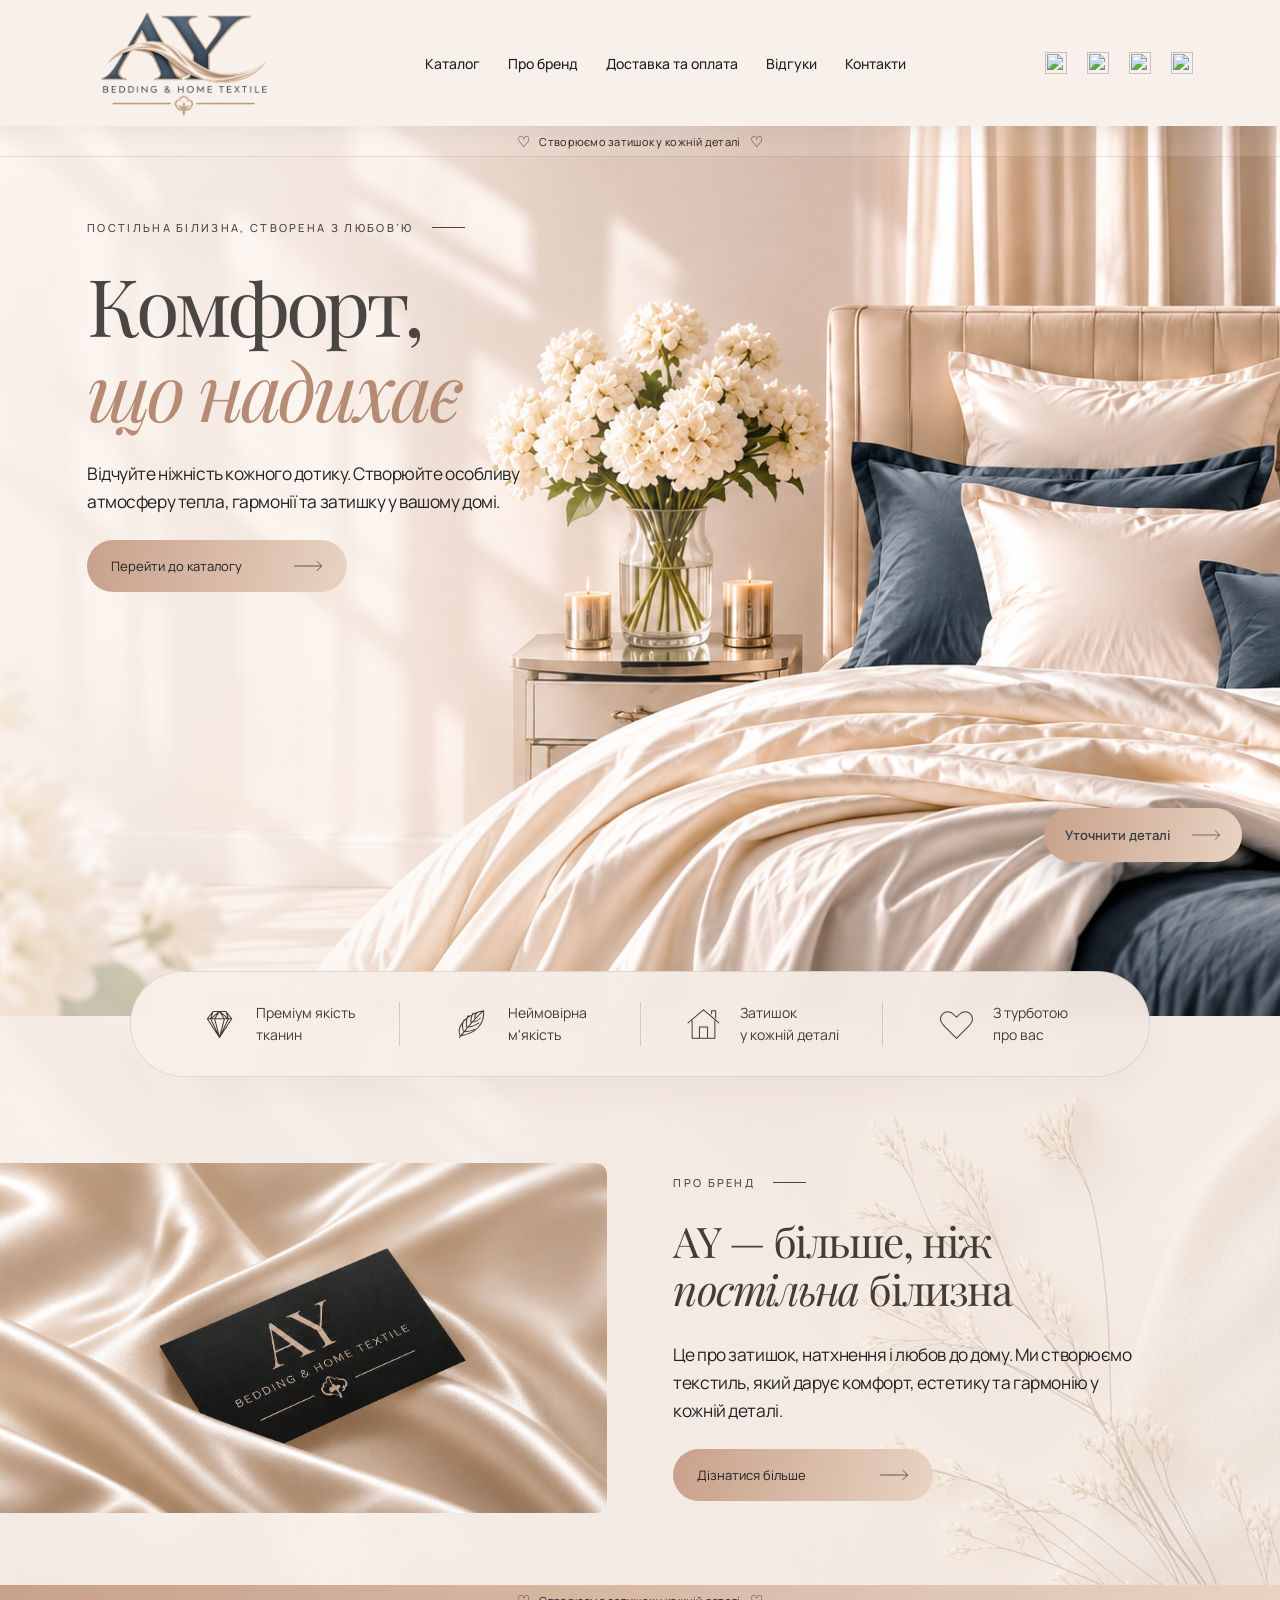
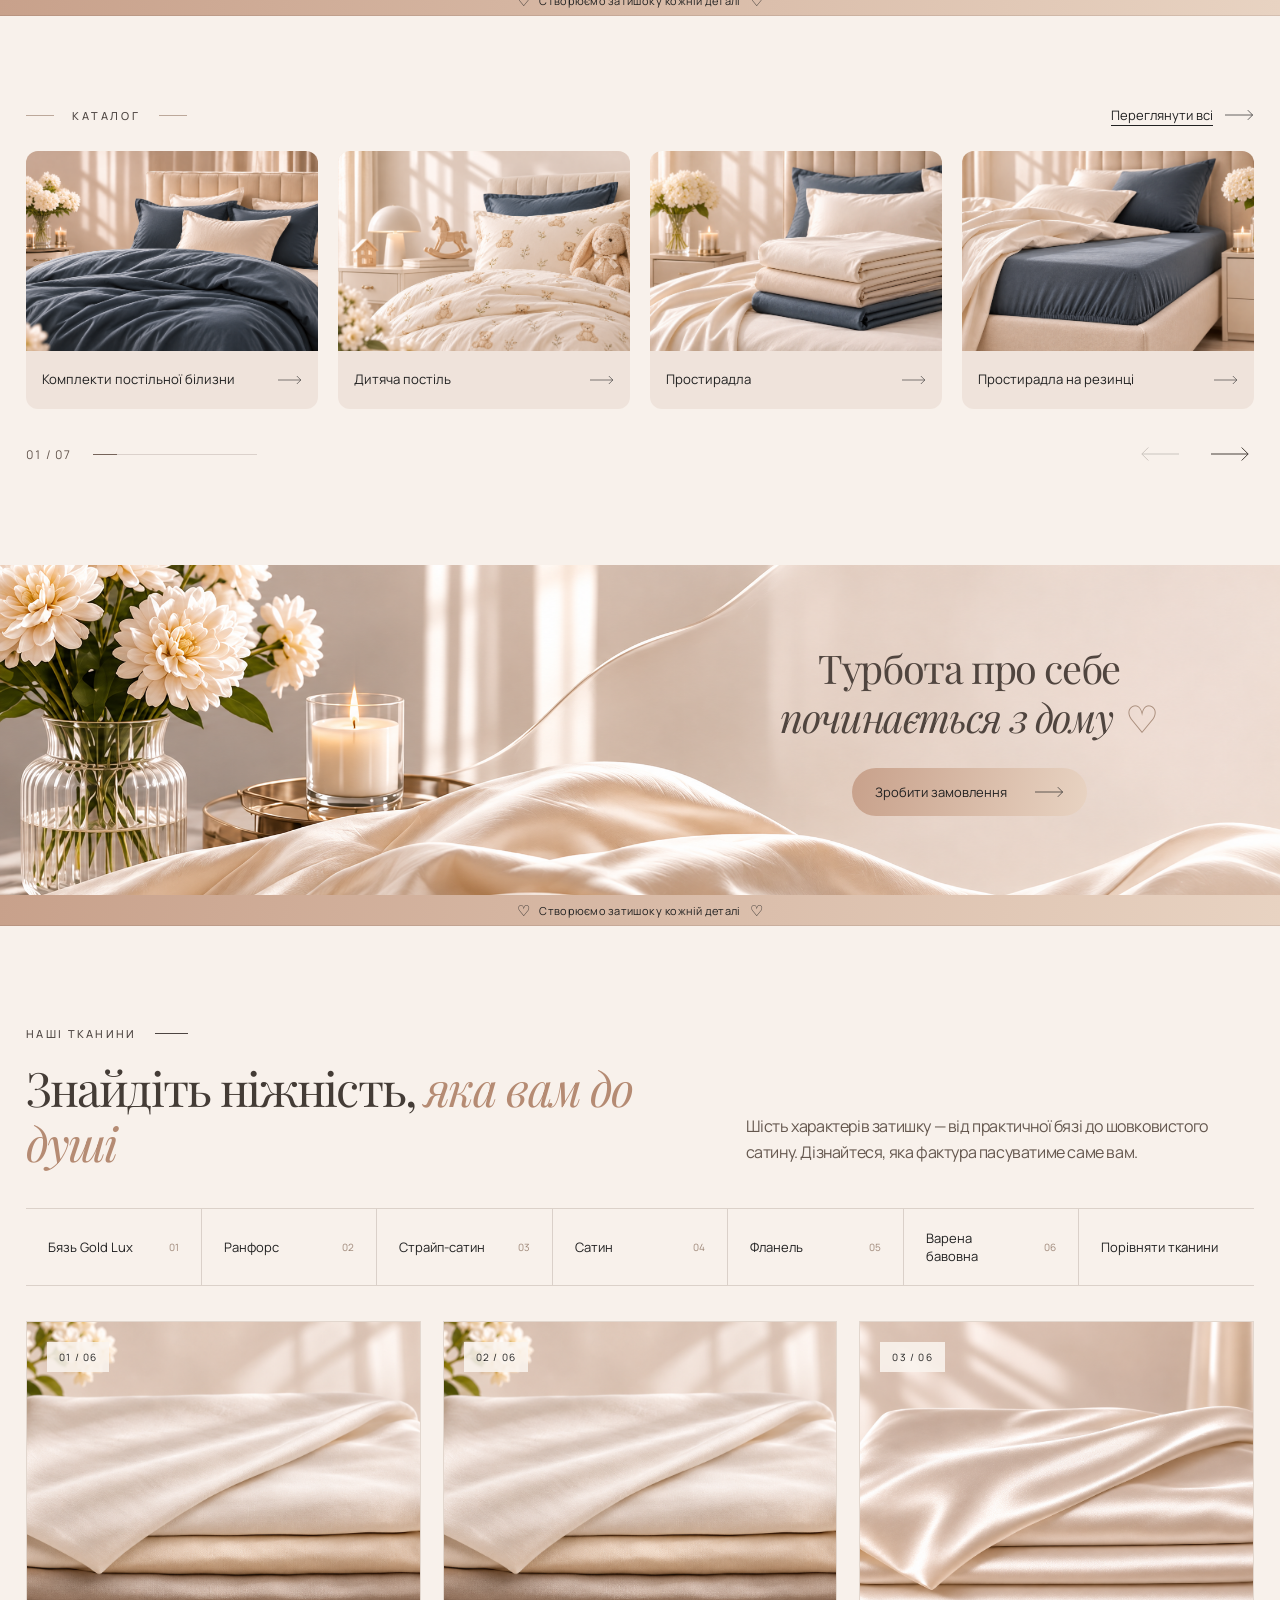
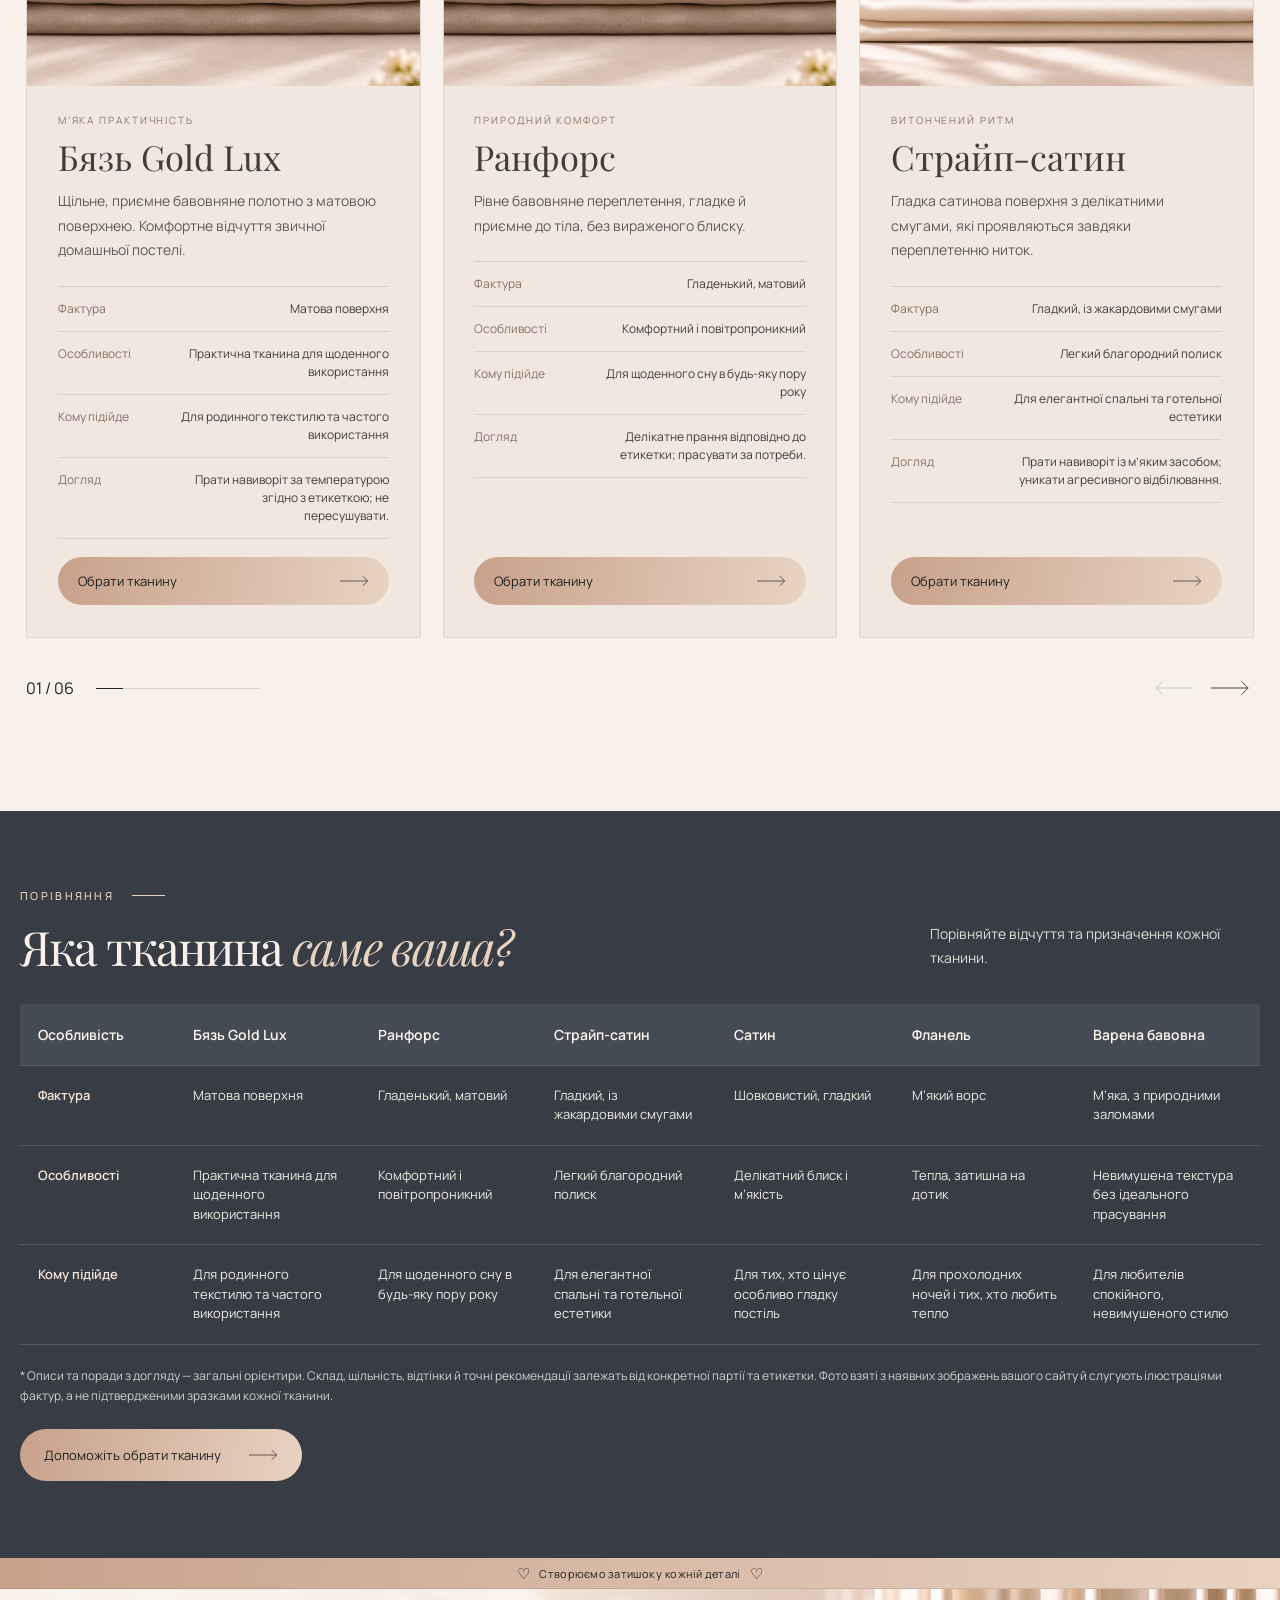
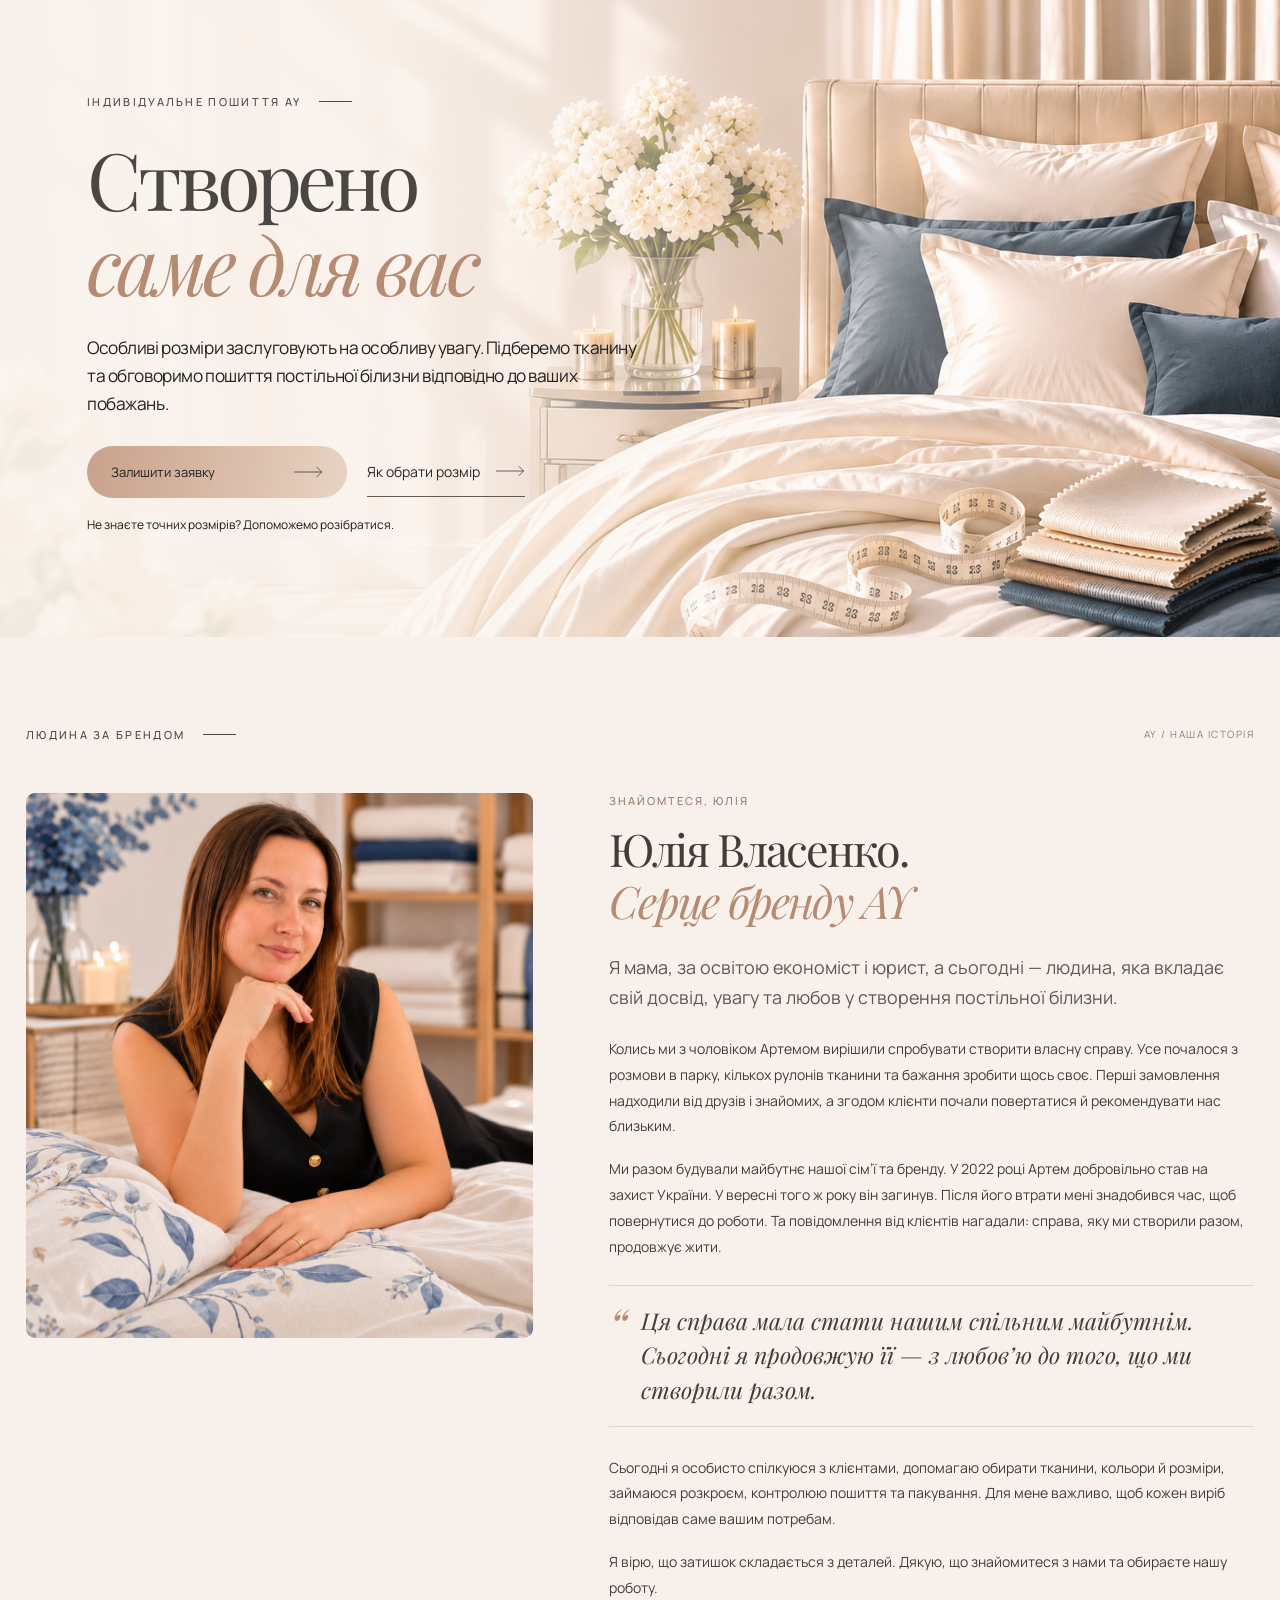
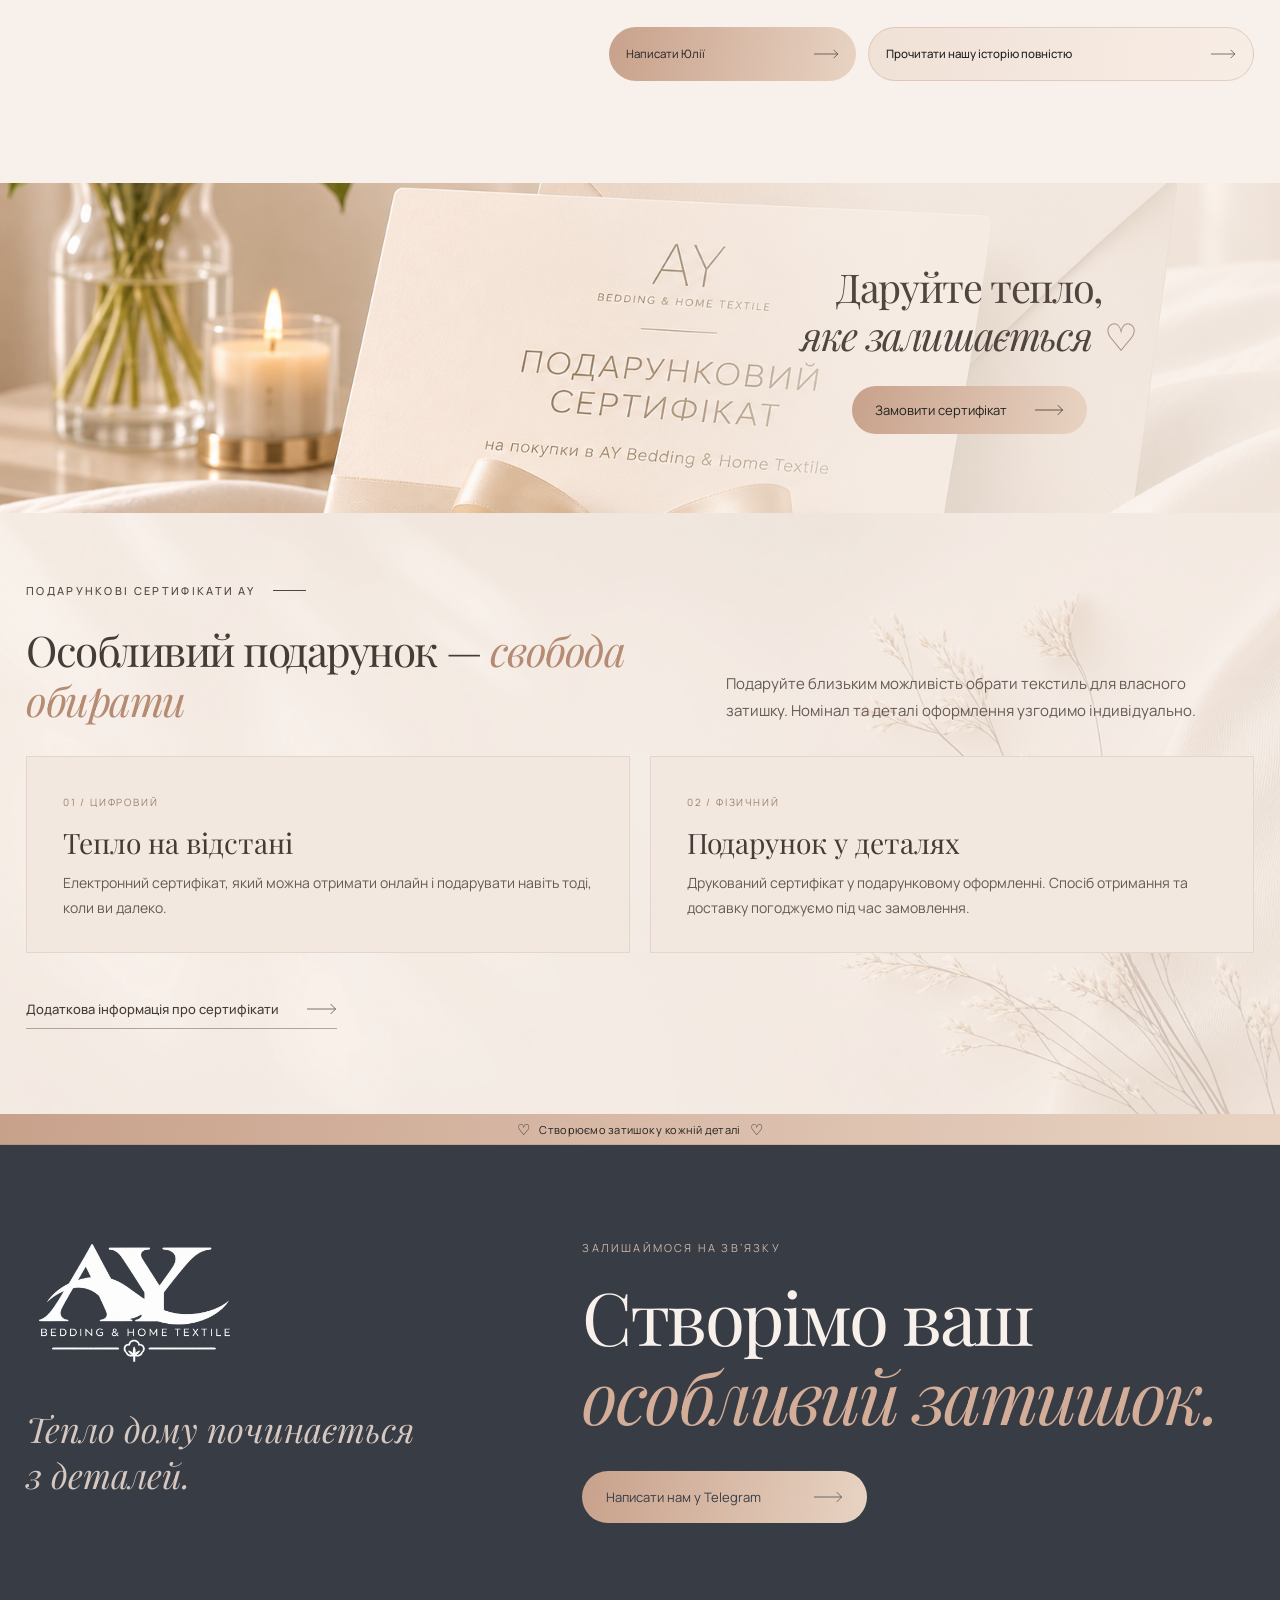
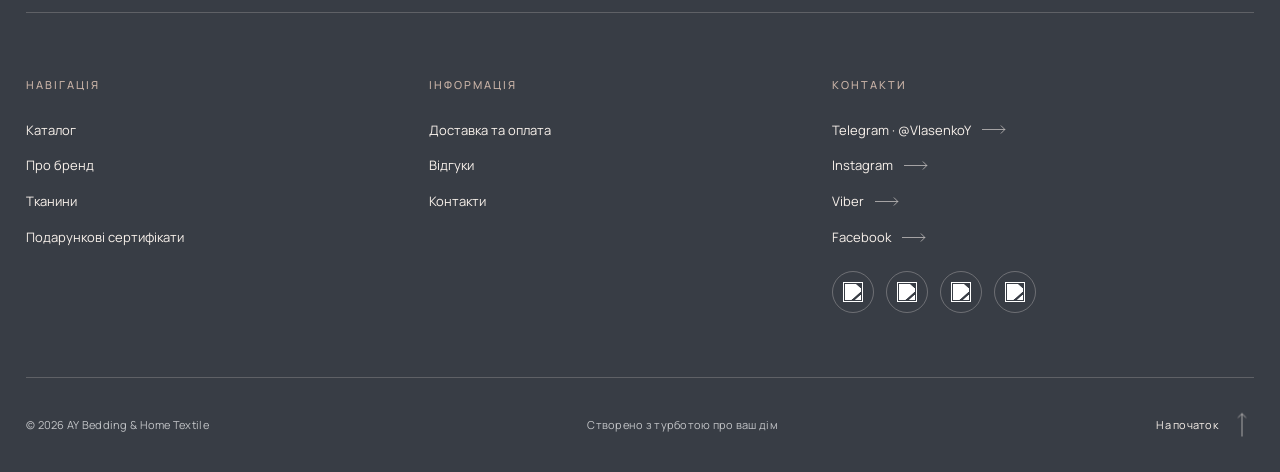
==== index.html @ e0a3a4f8 "feat: footer social icons and persistent Telegram contact button" ====
<!doctype html>

<html lang="uk">
  <head>
    <meta charset="utf-8" />
    <meta content="width=device-width,initial-scale=1" name="viewport" />
    <meta content="#f5eee8" name="theme-color" />
    <meta
      content="AY Bedding &amp; Home Textile — постільна білизна та індивідуальне пошиття."
      name="description"
    />
    <title>AY — Комфорт, що надихає</title>
    <link href="https://fonts.googleapis.com" rel="preconnect" />
    <link crossorigin="" href="https://fonts.gstatic.com" rel="preconnect" />
    <link
      href="https://fonts.googleapis.com/css2?family=Manrope:wght@400;500;600&amp;family=Playfair+Display:ital,wght@0,400;0,500;1,400;1,500&amp;display=swap"
      rel="stylesheet"
    />
    <link href="style.css" rel="stylesheet" />
    <script defer="" src="app.js"></script>
  </head>
  <body>
    <div class="first-screen" id="top">
      <div class="announcement">
        <span>♡</span> Створюємо затишок у кожній деталі <span>♡</span>
      </div>
      <header class="header">
        <a aria-label="AY — головна" class="brand" href="#top"
          ><img alt="AY Bedding &amp; Home Textile" src="img/ay-logo.png"
        /></a>
        <nav aria-label="Головне меню" class="nav" id="navigation">
          <a href="#catalog">Каталог</a>
          <a href="#about">Про бренд</a>
          <a href="#delivery">Доставка та оплата</a>
          <a href="#reviews">Відгуки</a><a href="#contacts">Контакти</a>
        </nav>
        <div class="header__actions">
          <a
            aria-label="Telegram"
            class="social"
            href="https://t.me/VlasenkoY"
            rel="noopener noreferrer"
            target="_blank"
            title="Telegram"
          >
            <img
              alt=""
              height="22"
              src="https://cdn.simpleicons.org/telegram/443c36"
              width="22"
            />
          </a>
          <a
            aria-label="Instagram"
            class="social"
            href="https://www.instagram.com/yuliacherinko?xtok=eWp1N2R5c3A3ZTVr&amp;utm_source=qr"
            rel="noopener noreferrer"
            target="_blank"
            title="Instagram"
          >
            <img
              alt=""
              height="22"
              src="https://cdn.simpleicons.org/instagram/443c36"
              width="22"
            />
          </a>
          <a
            aria-label="Viber"
            class="social"
            href="https://invite.viber.com/?g2=AQB8ViwcGOTUfEqqKTa7Y7T2V3Z0dx4HR%2Bm8NESxy2WEQT2Y2yiO1yLuAZ8WGfyS"
            rel="noopener noreferrer"
            target="_blank"
            title="Viber"
          >
            <img
              alt=""
              height="22"
              src="https://cdn.simpleicons.org/viber/443c36"
              width="22"
            />
          </a>
          <a
            aria-label="Facebook"
            class="social"
            href="https://www.facebook.com/groups/874316336049632?locale=uk_UA"
            rel="noopener noreferrer"
            target="_blank"
            title="Facebook"
          >
            <img
              alt=""
              height="22"
              src="https://cdn.simpleicons.org/facebook/443c36"
              width="22"
            />
          </a>
          <button
            aria-controls="navigation"
            aria-expanded="false"
            aria-label="Відкрити меню"
            class="menu-toggle"
            type="button"
          >
            <span></span>
            <span></span>
          </button>
        </div>
      </header>
      <main>
        <section aria-labelledby="hero-title" class="hero">
          <div class="hero__copy">
            <div class="eyebrow">
              <span>ПОСТІЛЬНА БІЛИЗНА, СТВОРЕНА З ЛЮБОВ’Ю</span>
              <i></i>
            </div>
            <h1 id="hero-title">Комфорт,<em>що надихає</em></h1>
            <p class="text">
              Відчуйте ніжність кожного дотику. Створюйте особливу атмосферу
              тепла, гармонії та затишку у вашому домі.
            </p>
            <a class="hero__cta" href="#catalog">
              Перейти до каталогу
              <svg aria-hidden="true" viewbox="0 0 42 16">
                <path d="M0 8H40M33 1L40 8L33 15"></path>
              </svg>
            </a>
          </div>
        </section>
      </main>
    </div>
    <div aria-label="Переваги AY" class="ay-about__benefits">
      <div class="ay-about__benefit">
        <svg aria-hidden="true" fill="none" viewbox="0 0 48 48">
          <path
            d="M9 17 16 8h16l7 9-15 23L9 17Z M9 17h30 M16 8l-3 9 11 23 11-23-3-9 M13 17l11-9 11 9 M24 8l-6 9 6 23 6-23-6-9"
          ></path>
        </svg>
        <span>Преміум якість<br />тканин</span>
      </div>
      <div class="ay-about__benefit">
        <svg aria-hidden="true" fill="none" viewbox="0 0 48 48">
          <path
            d="M9 40C18 30 25 19 39 7 M10 38C5 27 17 11 39 7c1 16-9 28-29 31 M14 32c-2-5-1-10 1-14 M18 27c-1-6 0-10 2-14 M23 21c0-4 1-8 3-11 M28 16c0-3 1-5 3-7 M15 33c5 0 9-1 13-3 M19 27c5 0 10-2 14-5 M24 21c4 0 8-2 11-5"
          ></path>
        </svg>
        <span>Неймовірна<br />м'якість</span>
      </div>
      <div class="ay-about__benefit">
        <svg aria-hidden="true" fill="none" viewbox="0 0 48 48">
          <path
            d="m5 22 19-16 19 16 M10 19v22h28V19 M19 41V27h10v14 M34 11V7h5v9"
          ></path>
        </svg>
        <span>Затишок<br />у кожній деталі</span>
      </div>
      <div class="ay-about__benefit">
        <svg aria-hidden="true" fill="none" viewbox="0 0 48 48">
          <path
            d="M24 41 7.8 24.9C-2 15 11 2 21 12l3 3 3-3c10-10 23 3 13.2 12.9L24 41Z"
          ></path>
        </svg>
        <span>З турботою<br />про вас</span>
      </div>
    </div>
    <section aria-labelledby="ay-about-title" class="ay-about" id="about">
      <div class="ay-about__content">
        <div class="ay-about__image">
          <img
            alt="Фірмова етикетка AY на ніжній постільній білизні"
            loading="lazy"
            src="img/about-brand-photo.webp"
          />
        </div>
        <div class="ay-about__body">
          <div class="eyebrow"><span> ПРО БРЕНД</span> <i></i></div>
          <h2 id="ay-about-title">
            AY — більше, ніж<br /><em>постільна</em> білизна
          </h2>
          <p class="text">
            Це про затишок, натхнення і любов до дому. Ми створюємо текстиль,
            який дарує комфорт, естетику та гармонію у кожній деталі.
          </p>
          <a class="hero__cta" href="#contacts"
            >Дізнатися більше
            <svg aria-hidden="true" viewbox="0 0 42 16">
              <path d="M0 8h40m-7-7 7 7-7 7"></path>
            </svg>
          </a>
        </div>
      </div>
    </section>
    <div class="announcement dark">
      <span>♡</span> Створюємо затишок у кожній деталі <span>♡</span>
    </div>
    <section aria-labelledby="catalog-title" class="catalog" id="catalog">
      <div class="section-container">
        <div class="catalog__heading">
          <div class="eyebrow" id="catalog-title">
            <i></i><span>КАТАЛОГ</span><i></i>
          </div>
          <a class="catalog__all" href="#catalog-track"
            >Переглянути всі
            <svg aria-hidden="true" viewbox="0 0 42 16">
              <path d="M0 8h40m-7-7 7 7-7 7"></path>
            </svg>
          </a>
        </div>
        <div class="catalog__carousel">
          <div
            aria-label="Категорії товарів"
            class="catalog__track"
            id="catalog-track"
            tabindex="0"
          >
            <a
              aria-label="Комплекти постільної білизни — дізнатися більше"
              class="catalog-card"
              data-order-kind="product"
              data-order-product="Комплекти постільної білизни"
              href="komplekty.html"
            >
              <img
                alt="Комплекти постільної білизни AY"
                height="390"
                loading="lazy"
                src="img/category-sets.webp"
                width="500"
              />
              <span class="catalog-card__caption"
                ><span>Комплекти постільної білизни</span
                ><svg aria-hidden="true" viewbox="0 0 42 16">
                  <path d="M0 8h40m-7-7 7 7-7 7"></path>
                </svg>
              </span>
            </a>
            <a
              aria-label="Дитяча постіль — дізнатися більше"
              class="catalog-card"
              data-order-kind="product"
              data-order-product="Дитяча постіль"
              href="dytiacha-postil.html"
            >
              <img
                alt="Дитяча постіль AY"
                height="390"
                loading="lazy"
                src="img/category-kids.webp"
                width="500"
              />
              <span class="catalog-card__caption"
                ><span>Дитяча постіль</span
                ><svg aria-hidden="true" viewbox="0 0 42 16">
                  <path d="M0 8h40m-7-7 7 7-7 7"></path>
                </svg>
              </span>
            </a>
            <a
              aria-label="Простирадла — дізнатися більше"
              class="catalog-card"
              data-order-kind="product"
              data-order-product="Простирадла"
              href="prostyradla.html"
            >
              <img
                alt="Простирадла AY"
                height="390"
                loading="lazy"
                src="img/category-sheets.webp"
                width="500"
              />
              <span class="catalog-card__caption"
                ><span>Простирадла</span
                ><svg aria-hidden="true" viewbox="0 0 42 16">
                  <path d="M0 8h40m-7-7 7 7-7 7"></path>
                </svg>
              </span>
            </a>
            <a
              aria-label="Простирадла на резинці — дізнатися більше"
              class="catalog-card"
              data-order-kind="product"
              data-order-product="Простирадла на резинці"
              href="prostyradla-na-rezyntsi.html"
            >
              <img
                alt="Простирадла на резинці AY"
                height="390"
                loading="lazy"
                src="img/category-fitted.webp"
                width="500"
              />
              <span class="catalog-card__caption"
                ><span>Простирадла на резинці</span
                ><svg aria-hidden="true" viewbox="0 0 42 16">
                  <path d="M0 8h40m-7-7 7 7-7 7"></path>
                </svg>
              </span>
            </a>
            <a
              aria-label="Підковдри — дізнатися більше"
              class="catalog-card"
              data-order-kind="product"
              data-order-product="Підковдри"
              href="pidkovdry.html"
            >
              <img
                alt="Підковдри AY"
                height="390"
                loading="lazy"
                src="img/category-duvets.webp"
                width="500"
              />
              <span class="catalog-card__caption"
                ><span>Підковдри</span
                ><svg aria-hidden="true" viewbox="0 0 42 16">
                  <path d="M0 8h40m-7-7 7 7-7 7"></path>
                </svg>
              </span>
            </a>
            <a
              aria-label="Наволочки — дізнатися більше"
              class="catalog-card"
              data-order-kind="product"
              data-order-product="Наволочки"
              href="navolochky.html"
            >
              <img
                alt="Наволочки AY"
                height="390"
                loading="lazy"
                src="img/category-pillowcases.webp"
                width="500"
              />
              <span class="catalog-card__caption"
                ><span>Наволочки</span
                ><svg aria-hidden="true" viewbox="0 0 42 16">
                  <path d="M0 8h40m-7-7 7 7-7 7"></path>
                </svg>
              </span>
            </a>
            <a
              aria-label="Подарункові сертифікати — дізнатися більше"
              class="catalog-card"
              data-order-kind="gift"
              data-order-product="Подарункові сертифікати"
              href="podarunkovi-sertyfikaty.html"
            >
              <img
                alt="Подарункові сертифікати AY"
                height="390"
                loading="lazy"
                src="img/category-gifts.webp"
                width="500"
              />
              <span class="catalog-card__caption"
                ><span>Подарункові сертифікати</span
                ><svg aria-hidden="true" viewbox="0 0 42 16">
                  <path d="M0 8h40m-7-7 7 7-7 7"></path>
                </svg>
              </span>
            </a>
          </div>
        </div>
        <div class="catalog__footer">
          <div class="catalog__status">
            <span aria-live="polite" class="catalog__counter">01 / 07</span
            ><span aria-hidden="true" class="catalog__progress"
              ><span class="catalog__progress-fill"></span
            ></span>
          </div>
          <div class="catalog__controls">
            <button
              aria-controls="catalog-track"
              aria-label="Попередні категорії"
              class="catalog__arrow catalog__arrow--prev"
              disabled=""
              type="button"
            >
              <svg aria-hidden="true" viewbox="0 0 42 16">
                <path d="M0 8h40m-7-7 7 7-7 7"></path>
              </svg></button
            ><button
              aria-controls="catalog-track"
              aria-label="Наступні категорії"
              class="catalog__arrow catalog__arrow--next"
              type="button"
            >
              <svg aria-hidden="true" viewbox="0 0 42 16">
                <path d="M0 8h40m-7-7 7 7-7 7"></path>
              </svg>
            </button>
          </div>
        </div>
      </div>
    </section>
    <!-- Турбота про себе — атмосферний банер -->
    <section aria-labelledby="care-banner-title" class="care-banner">
      <div class="section-container care-banner__inner">
        <div class="care-banner__copy">
          <h2 id="care-banner-title">
            Турбота про себе<br /><em>починається з дому</em
            ><span aria-hidden="true" class="care-banner__heart">♡</span>
          </h2>
          <a class="hero__cta" data-order-kind="product" href="#order-forms"
            >Зробити замовлення
            <svg aria-hidden="true" viewbox="0 0 42 16">
              <path d="M0 8h40m-7-7 7 7-7 7"></path>
            </svg>
          </a>
        </div>
      </div>
    </section>
    <div class="announcement dark">
      <span>♡</span> Створюємо затишок у кожній деталі <span>♡</span>
    </div>
    <!-- Наші тканини: загальні описи, конкретні характеристики уточнюйте перед замовленням -->
    <section aria-labelledby="fabrics-title" class="fabrics" id="fabrics">
      <div class="section-container">
        <div class="fabrics__intro">
          <div class="fabrics__heading">
            <div class="eyebrow"><span>НАШІ ТКАНИНИ</span><i></i></div>
            <h2 class="section-title" id="fabrics-title">
              Знайдіть ніжність, <em>яка вам до душі</em>
            </h2>
          </div>
          <p class="text">
            Шість характерів затишку — від практичної бязі до шовковистого
            сатину. Дізнайтеся, яка фактура пасуватиме саме вам.
          </p>
        </div>
        <nav aria-label="Перейти до виду тканини" class="fabrics__nav">
          <a href="#fabric-gold">Бязь Gold Lux <span>01</span></a
          ><a href="#fabric-ranforce">Ранфорс <span>02</span></a
          ><a href="#fabric-stripe">Страйп-сатин <span>03</span></a
          ><a href="#fabric-satin">Сатин <span>04</span></a
          ><a href="#fabric-flannel">Фланель <span>05</span></a
          ><a href="#fabric-washed">Варена бавовна <span>06</span></a
          ><a href="#fabric-comparison">Порівняти тканини</a>
        </nav>
        <div
          aria-label="Види тканин AY"
          class="fabrics__track"
          id="fabrics-track"
          tabindex="0"
        >
          <article class="fabric-card" id="fabric-gold">
            <div class="fabric-card__visual">
              <img
                alt="Ілюстративне фото фактури тканини для Бязь Gold Lux"
                height="840"
                loading="lazy"
                src="img/fabric-cotton.webp"
                width="720"
              /><span class="fabric-card__number">01 / 06</span>
            </div>
            <div class="fabric-card__body">
              <span class="fabric-card__eyebrow">М’ЯКА ПРАКТИЧНІСТЬ</span>
              <h3>Бязь Gold Lux</h3>
              <p>
                Щільне, приємне бавовняне полотно з матовою поверхнею. Комфортне
                відчуття звичної домашньої постелі.
              </p>
              <dl class="fabric-card__facts">
                <div>
                  <dt>Фактура</dt>
                  <dd>Матова поверхня</dd>
                </div>
                <div>
                  <dt>Особливості</dt>
                  <dd>Практична тканина для щоденного використання</dd>
                </div>
                <div>
                  <dt>Кому підійде</dt>
                  <dd>Для родинного текстилю та частого використання</dd>
                </div>
                <div>
                  <dt>Догляд</dt>
                  <dd>
                    Прати навиворіт за температурою згідно з етикеткою; не
                    пересушувати.
                  </dd>
                </div>
              </dl>
              <a
                class="hero__cta"
                data-order-fabric="Бязь Gold Lux"
                data-order-kind="product"
                href="#order-forms"
                >Обрати тканину
                <svg aria-hidden="true" viewbox="0 0 42 16">
                  <path d="M0 8h40m-7-7 7 7-7 7"></path>
                </svg>
              </a>
            </div>
          </article>
          <article class="fabric-card" id="fabric-ranforce">
            <div class="fabric-card__visual">
              <img
                alt="Ілюстративне фото фактури тканини для Ранфорс"
                height="840"
                loading="lazy"
                src="img/fabric-cotton.webp"
                width="720"
              /><span class="fabric-card__number">02 / 06</span>
            </div>
            <div class="fabric-card__body">
              <span class="fabric-card__eyebrow">ПРИРОДНИЙ КОМФОРТ</span>
              <h3>Ранфорс</h3>
              <p>
                Рівне бавовняне переплетення, гладке й приємне до тіла, без
                вираженого блиску.
              </p>
              <dl class="fabric-card__facts">
                <div>
                  <dt>Фактура</dt>
                  <dd>Гладенький, матовий</dd>
                </div>
                <div>
                  <dt>Особливості</dt>
                  <dd>Комфортний і повітропроникний</dd>
                </div>
                <div>
                  <dt>Кому підійде</dt>
                  <dd>Для щоденного сну в будь-яку пору року</dd>
                </div>
                <div>
                  <dt>Догляд</dt>
                  <dd>
                    Делікатне прання відповідно до етикетки; прасувати за
                    потреби.
                  </dd>
                </div>
              </dl>
              <a
                class="hero__cta"
                data-order-fabric="Ранфорс"
                data-order-kind="product"
                href="#order-forms"
                >Обрати тканину
                <svg aria-hidden="true" viewbox="0 0 42 16">
                  <path d="M0 8h40m-7-7 7 7-7 7"></path>
                </svg>
              </a>
            </div>
          </article>
          <article class="fabric-card" id="fabric-stripe">
            <div class="fabric-card__visual">
              <img
                alt="Ілюстративне фото фактури тканини для Страйп-сатин"
                height="840"
                loading="lazy"
                src="img/fabric-sateen.webp"
                width="720"
              /><span class="fabric-card__number">03 / 06</span>
            </div>
            <div class="fabric-card__body">
              <span class="fabric-card__eyebrow">ВИТОНЧЕНИЙ РИТМ</span>
              <h3>Страйп-сатин</h3>
              <p>
                Гладка сатинова поверхня з делікатними смугами, які проявляються
                завдяки переплетенню ниток.
              </p>
              <dl class="fabric-card__facts">
                <div>
                  <dt>Фактура</dt>
                  <dd>Гладкий, із жакардовими смугами</dd>
                </div>
                <div>
                  <dt>Особливості</dt>
                  <dd>Легкий благородний полиск</dd>
                </div>
                <div>
                  <dt>Кому підійде</dt>
                  <dd>Для елегантної спальні та готельної естетики</dd>
                </div>
                <div>
                  <dt>Догляд</dt>
                  <dd>
                    Прати навиворіт із м’яким засобом; уникати агресивного
                    відбілювання.
                  </dd>
                </div>
              </dl>
              <a
                class="hero__cta"
                data-order-fabric="Страйп-сатин"
                data-order-kind="product"
                href="#order-forms"
                >Обрати тканину
                <svg aria-hidden="true" viewbox="0 0 42 16">
                  <path d="M0 8h40m-7-7 7 7-7 7"></path>
                </svg>
              </a>
            </div>
          </article>
          <article class="fabric-card" id="fabric-satin">
            <div class="fabric-card__visual">
              <img
                alt="Ілюстративне фото фактури тканини для Сатин"
                height="840"
                loading="lazy"
                src="img/fabric-sateen.webp"
                width="720"
              /><span class="fabric-card__number">04 / 06</span>
            </div>
            <div class="fabric-card__body">
              <span class="fabric-card__eyebrow">ДЕЛІКАТНА НІЖНІСТЬ</span>
              <h3>Сатин</h3>
              <p>
                Гладка, шовковиста на дотик поверхня з м’яким сяйвом, що дарує
                відчуття ніжності.
              </p>
              <dl class="fabric-card__facts">
                <div>
                  <dt>Фактура</dt>
                  <dd>Шовковистий, гладкий</dd>
                </div>
                <div>
                  <dt>Особливості</dt>
                  <dd>Делікатний блиск і м’якість</dd>
                </div>
                <div>
                  <dt>Кому підійде</dt>
                  <dd>Для тих, хто цінує особливо гладку постіль</dd>
                </div>
                <div>
                  <dt>Догляд</dt>
                  <dd>
                    Прати на делікатному режимі за етикеткою; сушити без
                    перегріву.
                  </dd>
                </div>
              </dl>
              <a
                class="hero__cta"
                data-order-fabric="Сатин"
                data-order-kind="product"
                href="#order-forms"
                >Обрати тканину
                <svg aria-hidden="true" viewbox="0 0 42 16">
                  <path d="M0 8h40m-7-7 7 7-7 7"></path>
                </svg>
              </a>
            </div>
          </article>
          <article class="fabric-card" id="fabric-flannel">
            <div class="fabric-card__visual">
              <img
                alt="Ілюстративне фото фактури тканини для Фланель"
                height="840"
                loading="lazy"
                src="img/fabric-cotton.webp"
                width="720"
              /><span class="fabric-card__number">05 / 06</span>
            </div>
            <div class="fabric-card__body">
              <span class="fabric-card__eyebrow">ОБІЙМИ ТЕПЛА</span>
              <h3>Фланель</h3>
              <p>
                М’яка поверхня з ніжним ворсом, що відчувається теплою й
                затишною з першого дотику.
              </p>
              <dl class="fabric-card__facts">
                <div>
                  <dt>Фактура</dt>
                  <dd>М’який ворс</dd>
                </div>
                <div>
                  <dt>Особливості</dt>
                  <dd>Тепла, затишна на дотик</dd>
                </div>
                <div>
                  <dt>Кому підійде</dt>
                  <dd>Для прохолодних ночей і тих, хто любить тепло</dd>
                </div>
                <div>
                  <dt>Догляд</dt>
                  <dd>
                    Прати делікатно, не перевантажувати барабан; уникати високої
                    температури сушіння.
                  </dd>
                </div>
              </dl>
              <a
                class="hero__cta"
                data-order-fabric="Фланель"
                data-order-kind="product"
                href="#order-forms"
                >Обрати тканину
                <svg aria-hidden="true" viewbox="0 0 42 16">
                  <path d="M0 8h40m-7-7 7 7-7 7"></path>
                </svg>
              </a>
            </div>
          </article>
          <article class="fabric-card" id="fabric-washed">
            <div class="fabric-card__visual">
              <img
                alt="Ілюстративне фото фактури тканини для Варена бавовна"
                height="840"
                loading="lazy"
                src="img/fabric-linen.webp"
                width="720"
              /><span class="fabric-card__number">06 / 06</span>
            </div>
            <div class="fabric-card__body">
              <span class="fabric-card__eyebrow">НЕВИМУШЕНА ПРИРОДНІСТЬ</span>
              <h3>Варена бавовна</h3>
              <p>
                М’яка, злегка зім’ята фактура з розслабленим, природним
                характером.
              </p>
              <dl class="fabric-card__facts">
                <div>
                  <dt>Фактура</dt>
                  <dd>М’яка, з природними заломами</dd>
                </div>
                <div>
                  <dt>Особливості</dt>
                  <dd>Невимушена текстура без ідеального прасування</dd>
                </div>
                <div>
                  <dt>Кому підійде</dt>
                  <dd>Для любителів спокійного, невимушеного стилю</dd>
                </div>
                <div>
                  <dt>Догляд</dt>
                  <dd>
                    Дотримуватися етикетки; сушити розправленою, прасування за
                    бажанням.
                  </dd>
                </div>
              </dl>
              <a
                class="hero__cta"
                data-order-fabric="Варена бавовна"
                data-order-kind="product"
                href="#order-forms"
                >Обрати тканину
                <svg aria-hidden="true" viewbox="0 0 42 16">
                  <path d="M0 8h40m-7-7 7 7-7 7"></path>
                </svg>
              </a>
            </div>
          </article>
        </div>
        <div class="fabrics__footer">
          <div class="catalog__status">
            <span aria-live="polite" class="fabrics__counter">01 / 06</span
            ><span aria-hidden="true" class="catalog__progress"
              ><span class="fabrics__progress-fill"></span
            ></span>
          </div>
          <div class="catalog__controls">
            <button
              aria-controls="fabrics-track"
              aria-label="Попередня тканина"
              class="catalog__arrow fabrics__arrow--prev"
              disabled=""
              type="button"
            >
              <svg aria-hidden="true" viewbox="0 0 42 16">
                <path d="M0 8h40m-7-7 7 7-7 7"></path>
              </svg></button
            ><button
              aria-controls="fabrics-track"
              aria-label="Наступна тканина"
              class="catalog__arrow fabrics__arrow--next"
              type="button"
            >
              <svg aria-hidden="true" viewbox="0 0 42 16">
                <path d="M0 8h40m-7-7 7 7-7 7"></path>
              </svg>
            </button>
          </div>
        </div>
      </div>
    </section>
    <div class="fabrics__comparison" id="fabric-comparison">
      <div class="fabrics__comparison-head">
        <div>
          <div class="eyebrow"><span>ПОРІВНЯННЯ</span><i></i></div>
          <h2 class="section-title">Яка тканина <em>саме ваша?</em></h2>
        </div>
        <p>Порівняйте відчуття та призначення кожної тканини.</p>
      </div>
      <div
        aria-label="Порівняння шести тканин у таблиці"
        class="fabrics__table-scroll"
        tabindex="0"
      >
        <table class="fabrics__table">
          <thead>
            <tr>
              <th scope="col">Особливість</th>
              <th scope="col">Бязь Gold Lux</th>
              <th scope="col">Ранфорс</th>
              <th scope="col">Страйп-сатин</th>
              <th scope="col">Сатин</th>
              <th scope="col">Фланель</th>
              <th scope="col">Варена бавовна</th>
            </tr>
          </thead>
          <tbody>
            <tr>
              <th scope="row">Фактура</th>
              <td>Матова поверхня</td>
              <td>Гладенький, матовий</td>
              <td>Гладкий, із жакардовими смугами</td>
              <td>Шовковистий, гладкий</td>
              <td>М’який ворс</td>
              <td>М’яка, з природними заломами</td>
            </tr>
            <tr>
              <th scope="row">Особливості</th>
              <td>Практична тканина для щоденного використання</td>
              <td>Комфортний і повітропроникний</td>
              <td>Легкий благородний полиск</td>
              <td>Делікатний блиск і м’якість</td>
              <td>Тепла, затишна на дотик</td>
              <td>Невимушена текстура без ідеального прасування</td>
            </tr>
            <tr>
              <th scope="row">Кому підійде</th>
              <td>Для родинного текстилю та частого використання</td>
              <td>Для щоденного сну в будь-яку пору року</td>
              <td>Для елегантної спальні та готельної естетики</td>
              <td>Для тих, хто цінує особливо гладку постіль</td>
              <td>Для прохолодних ночей і тих, хто любить тепло</td>
              <td>Для любителів спокійного, невимушеного стилю</td>
            </tr>
          </tbody>
        </table>
      </div>
      <div
        aria-label="Порівняння тканин за характеристиками"
        class="fabrics__mobile-accordion"
      >
        <details class="fabrics__accordion-item">
          <summary>
            <span class="fabrics__accordion-name">Бязь Gold Lux</span
            ><span aria-hidden="true" class="fabrics__accordion-plus">+</span>
          </summary>
          <dl class="fabrics__accordion-details">
            <div>
              <dt>Фактура</dt>
              <dd>Матова поверхня</dd>
            </div>
            <div>
              <dt>Особливості</dt>
              <dd>Практична тканина для щоденного використання</dd>
            </div>
            <div>
              <dt>Кому підійде</dt>
              <dd>Для родинного текстилю та частого використання</dd>
            </div>
          </dl>
        </details>
        <details class="fabrics__accordion-item">
          <summary>
            <span class="fabrics__accordion-name">Ранфорс</span
            ><span aria-hidden="true" class="fabrics__accordion-plus">+</span>
          </summary>
          <dl class="fabrics__accordion-details">
            <div>
              <dt>Фактура</dt>
              <dd>Гладенький, матовий</dd>
            </div>
            <div>
              <dt>Особливості</dt>
              <dd>Комфортний і повітропроникний</dd>
            </div>
            <div>
              <dt>Кому підійде</dt>
              <dd>Для щоденного сну в будь-яку пору року</dd>
            </div>
          </dl>
        </details>
        <details class="fabrics__accordion-item">
          <summary>
            <span class="fabrics__accordion-name">Страйп-сатин</span
            ><span aria-hidden="true" class="fabrics__accordion-plus">+</span>
          </summary>
          <dl class="fabrics__accordion-details">
            <div>
              <dt>Фактура</dt>
              <dd>Гладкий, із жакардовими смугами</dd>
            </div>
            <div>
              <dt>Особливості</dt>
              <dd>Легкий благородний полиск</dd>
            </div>
            <div>
              <dt>Кому підійде</dt>
              <dd>Для елегантної спальні та готельної естетики</dd>
            </div>
          </dl>
        </details>
        <details class="fabrics__accordion-item">
          <summary>
            <span class="fabrics__accordion-name">Сатин</span
            ><span aria-hidden="true" class="fabrics__accordion-plus">+</span>
          </summary>
          <dl class="fabrics__accordion-details">
            <div>
              <dt>Фактура</dt>
              <dd>Шовковистий, гладкий</dd>
            </div>
            <div>
              <dt>Особливості</dt>
              <dd>Делікатний блиск і м’якість</dd>
            </div>
            <div>
              <dt>Кому підійде</dt>
              <dd>Для тих, хто цінує особливо гладку постіль</dd>
            </div>
          </dl>
        </details>
        <details class="fabrics__accordion-item">
          <summary>
            <span class="fabrics__accordion-name">Фланель</span
            ><span aria-hidden="true" class="fabrics__accordion-plus">+</span>
          </summary>
          <dl class="fabrics__accordion-details">
            <div>
              <dt>Фактура</dt>
              <dd>М’який ворс</dd>
            </div>
            <div>
              <dt>Особливості</dt>
              <dd>Тепла, затишна на дотик</dd>
            </div>
            <div>
              <dt>Кому підійде</dt>
              <dd>Для прохолодних ночей і тих, хто любить тепло</dd>
            </div>
          </dl>
        </details>
        <details class="fabrics__accordion-item">
          <summary>
            <span class="fabrics__accordion-name">Варена бавовна</span
            ><span aria-hidden="true" class="fabrics__accordion-plus">+</span>
          </summary>
          <dl class="fabrics__accordion-details">
            <div>
              <dt>Фактура</dt>
              <dd>М’яка, з природними заломами</dd>
            </div>
            <div>
              <dt>Особливості</dt>
              <dd>Невимушена текстура без ідеального прасування</dd>
            </div>
            <div>
              <dt>Кому підійде</dt>
              <dd>Для любителів спокійного, невимушеного стилю</dd>
            </div>
          </dl>
        </details>
      </div>
      <p class="fabrics__note">
        * Описи та поради з догляду — загальні орієнтири. Склад, щільність,
        відтінки й точні рекомендації залежать від конкретної партії та
        етикетки. Фото взяті з наявних зображень вашого сайту й слугують
        ілюстраціями фактур, а не підтвердженими зразками кожної тканини.
      </p>
      <a class="hero__cta" data-order-kind="product" href="#order-forms"
        >Допоможіть обрати тканину
        <svg aria-hidden="true" viewbox="0 0 42 16">
          <path d="M0 8h40m-7-7 7 7-7 7"></path>
        </svg>
      </a>
    </div>
    <div class="announcement dark">
      <span>♡</span> Створюємо затишок у кожній деталі <span>♡</span>
    </div>
    <!-- Індивідуальне пошиття — композиція у стилі першого екрана -->
    <section
      aria-labelledby="custom-title"
      class="custom-hero"
      id="custom-tailoring"
    >
      <div class="custom-hero__copy">
        <div class="eyebrow"><span>ІНДИВІДУАЛЬНЕ ПОШИТТЯ AY</span><i></i></div>
        <h2 id="custom-title">Створено <em>саме для вас</em></h2>
        <p class="text">
          Особливі розміри заслуговують на особливу увагу. Підберемо тканину та
          обговоримо пошиття постільної білизни відповідно до ваших побажань.
        </p>
        <div class="custom-hero__actions">
          <button
            aria-haspopup="dialog"
            class="hero__cta"
            data-order-kind="tailoring"
            type="button"
          >
            Залишити заявку
            <svg aria-hidden="true" viewbox="0 0 42 16">
              <path d="M0 8h40m-7-7 7 7-7 7"></path>
            </svg>
          </button>
          <button
            aria-haspopup="dialog"
            class="custom-hero__secondary"
            data-ay-modal="sizes-modal"
            type="button"
          >
            Як обрати розмір
            <svg aria-hidden="true" viewbox="0 0 42 16">
              <path d="M0 8h40m-7-7 7 7-7 7"></path>
            </svg>
          </button>
        </div>
        <p class="custom-hero__hint">
          Не знаєте точних розмірів? Допоможемо розібратися.
        </p>
      </div>
    </section>
    <!-- Засновниця AY — особиста історія бренду -->
    <section aria-labelledby="founder-title" class="founder" id="founder">
      <div class="section-container">
        <div class="founder__topline">
          <div class="eyebrow"><span>ЛЮДИНА ЗА БРЕНДОМ</span><i></i></div>
          <span class="founder__index">AY / НАША ІСТОРІЯ</span>
        </div>
        <div class="founder__layout">
          <div class="founder__visual">
            <img
              alt="Юлія — засновниця AY Bedding &amp; Home Textile, з комплектом постільної білизни"
              class="founder__photo"
              height="1080"
              loading="lazy"
              src="img/Yliia.webp"
              width="1080"
            />
          </div>
          <div class="founder__content">
            <p class="founder__pretitle">ЗНАЙОМТЕCЯ, ЮЛІЯ</p>
            <h2 id="founder-title">
              Юлія Власенко.<br /><em>Серце бренду AY</em>
            </h2>
            <p class="founder__lead">
              Я мама, за освітою економіст і юрист, а сьогодні — людина, яка
              вкладає свій досвід, увагу та любов у створення постільної
              білизни.
            </p>
            <p>
              Колись ми з чоловіком Артемом вирішили спробувати створити власну
              справу. Усе почалося з розмови в парку, кількох рулонів тканини та
              бажання зробити щось своє. Перші замовлення надходили від друзів і
              знайомих, а згодом клієнти почали повертатися й рекомендувати нас
              близьким.
            </p>
            <p>
              Ми разом будували майбутнє нашої сім’ї та бренду. У 2022 році
              Артем добровільно став на захист України. У вересні того ж року
              він загинув. Після його втрати мені знадобився час, щоб
              повернутися до роботи. Та повідомлення від клієнтів нагадали:
              справа, яку ми створили разом, продовжує жити.
            </p>
            <div class="founder__quote">
              <span aria-hidden="true">“</span>
              <p>
                Ця справа мала стати нашим спільним майбутнім. Сьогодні я
                продовжую її — з любов’ю до того, що ми створили разом.
              </p>
            </div>
            <p>
              Сьогодні я особисто спілкуюся з клієнтами, допомагаю обирати
              тканини, кольори й розміри, займаюся розкроєм, контролюю пошиття
              та пакування. Для мене важливо, щоб кожен виріб відповідав саме
              вашим потребам.
            </p>
            <p class="founder__closing">
              Я вірю, що затишок складається з деталей. Дякую, що знайомитеся з
              нами та обираєте нашу роботу.
            </p>
          </div>
          <div class="founder__actions">
            <a
              class="hero__cta founder__cta"
              href="https://t.me/VlasenkoY"
              rel="noopener noreferrer"
              target="_blank"
              >Написати Юлії
              <svg aria-hidden="true" viewbox="0 0 42 16">
                <path d="M0 8h40m-7-7 7 7-7 7"></path>
              </svg>
            </a>
            <button
              aria-controls="founder-full-story"
              aria-expanded="false"
              class="founder__read"
              type="button"
            >
              <span class="founder__read-label"
                >Прочитати нашу історію повністю</span
              >
              <svg aria-hidden="true" viewbox="0 0 42 16">
                <path d="M0 8h40m-7-7 7 7-7 7"></path>
              </svg>
            </button>
          </div>
          <div class="founder__expanded" hidden="" id="founder-full-story">
            <div class="founder__story">
              <h3>П’ять рулонів тканини й одна спільна ідея</h3>
              <p>
                Артем уже мав досвід у виробництві постільної білизни. Він
                поступово знайомив мене з цією справою, а я вивчала ринок,
                шукала постачальників і перших клієнтів. Ми зібрали кошти,
                придбали перші п’ять-шість рулонів тканини й почали працювати.
              </p>
              <p>
                Артем розкроював тканину, майстрині шили, а я фотографувала
                готові вироби, знімала відео й розповідала про нас. Ми створили
                спільноту у Viber. Кожне нове замовлення додавало впевненості,
                що в нас виходить.
              </p>
              <h3>Справа, до якої повертаються</h3>
              <p>
                Ми шили для родин, дитячих садочків і квартир для оренди. Згодом
                народився наш син, і з’явилося ще більше планів на майбутнє.
                Після загибелі Артема робота на певний час зупинилася. А потім
                почали надходити повідомлення: чи можна знову замовити постільну
                білизну, чи шиємо ми за індивідуальними розмірами?
              </p>
              <p>
                Я відновлювала роботу поступово, крок за кроком. Зрозуміла, що
                не можу повернути минуле, але можу продовжити те, що ми створили
                разом.
              </p>
              <h3>Історія, яка триває</h3>
              <p>
                Сьогодні я насамперед мама п’ятирічного сина. Мрію розвивати
                бренд, розширювати виробництво й команду, знайомити з нашими
                виробами людей в Україні та за її межами. Особливо люблю
                індивідуальні замовлення: коли можна почути побажання людини й
                знайти рішення саме для її дому.
              </p>
              <p>
                Незалежно від масштабів для мене незмінними залишаються
                уважність до деталей, відповідальність за результат і повага до
                кожного, хто довіряє нам свій вибір.
              </p>
            </div>
          </div>
        </div>
      </div>
    </section>
    <!-- Подарункові сертифікати — банер у стилі care-banner -->
    <section
      aria-labelledby="gift-certificates-title"
      class="gift-certificates"
      id="gift-certificates"
    >
      <div class="gift-certificates__banner">
        <div class="section-container care-banner__inner">
          <div class="care-banner__copy">
            <h2 id="gift-certificates-title">
              Даруйте тепло,<br /><em>яке залишається</em
              ><span aria-hidden="true" class="care-banner__heart">♡</span>
            </h2>
            <a class="hero__cta" data-order-kind="gift" href="#order-forms"
              >Замовити сертифікат
              <svg aria-hidden="true" viewbox="0 0 42 16">
                <path d="M0 8h40m-7-7 7 7-7 7"></path>
              </svg>
            </a>
          </div>
        </div>
      </div>
      <div class="section-container gift-certificates__details">
        <div class="gift-certificates__intro">
          <div>
            <div class="eyebrow">
              <span>ПОДАРУНКОВІ СЕРТИФІКАТИ AY</span><i></i>
            </div>
            <h3>Особливий подарунок — <em>свобода обирати</em></h3>
          </div>
          <p>
            Подаруйте близьким можливість обрати текстиль для власного затишку.
            Номінал та деталі оформлення узгодимо індивідуально.
          </p>
        </div>
        <div class="gift-certificates__formats">
          <article>
            <span class="gift-certificates__number">01 / ЦИФРОВИЙ</span>
            <h4>Тепло на відстані</h4>
            <p>
              Електронний сертифікат, який можна отримати онлайн і подарувати
              навіть тоді, коли ви далеко.
            </p>
          </article>
          <article>
            <span class="gift-certificates__number">02 / ФІЗИЧНИЙ</span>
            <h4>Подарунок у деталях</h4>
            <p>
              Друкований сертифікат у подарунковому оформленні. Спосіб отримання
              та доставку погоджуємо під час замовлення.
            </p>
          </article>
        </div>
        <button
          aria-controls="gift-info-dialog"
          aria-haspopup="dialog"
          class="gift-certificates__more"
          data-gift-info-open=""
          type="button"
        >
          Додаткова інформація про сертифікати
          <svg aria-hidden="true" viewbox="0 0 42 16">
            <path d="M0 8h40m-7-7 7 7-7 7"></path>
          </svg>
        </button>
      </div>
    </section>
    <div class="announcement dark">
      <span>♡</span> Створюємо затишок у кожній деталі <span>♡</span>
    </div>
    <!-- Додаткова інформація: тільки блок умов, решта секції залишається на сторінці -->
    <dialog
      aria-labelledby="gift-info-title"
      class="gift-info-dialog"
      id="gift-info-dialog"
    >
      <div class="gift-info-dialog__inner">
        <button
          aria-label="Закрити"
          class="gift-info-dialog__close"
          data-gift-info-close=""
          type="button"
        >
          ×
        </button>
        <div class="eyebrow"><span>ДЕТАЛІ ПОДАРУНКА</span><i></i></div>
        <h2 id="gift-info-title">Усе про <em>сертифікат AY</em></h2>
        <div class="gift-certificates__info">
          <div>
            <h4>Як замовити</h4>
            <p>
              Натисніть «Замовити сертифікат», оберіть формат, зазначте бажаний
              номінал та залиште контакт для узгодження.
            </p>
          </div>
          <div>
            <h4>Як отримати</h4>
            <p>
              Цифровий — онлайн; фізичний — способом доставки, який погодимо з
              вами.
            </p>
          </div>
          <div>
            <h4>Як скористатися</h4>
            <p>
              Зверніться до AY, повідомте про сертифікат і оберіть вироби.
              Порядок зарахування номіналу уточнюється під час оформлення.
            </p>
          </div>
          <div>
            <h4>Номінал та умови</h4>
            <p>
              Доступні номінали, термін дії, можливість доплати й використання
              залишку підтверджуємо перед придбанням сертифіката.
            </p>
          </div>
        </div>
        <a class="hero__cta" data-order-kind="gift" href="#order-forms"
          >Замовити сертифікат
          <svg aria-hidden="true" viewbox="0 0 42 16">
            <path d="M0 8h40m-7-7 7 7-7 7"></path>
          </svg>
        </a>
      </div>
    </dialog>
    <!-- AY: Three order forms, integrated into the original one-page layout. -->
    <dialog
      aria-labelledby="ay-orders-title"
      class="ay-orders"
      id="order-forms"
    >
      <div class="section-container">
        <button
          aria-label="Закрити форму"
          class="ay-orders__close"
          data-order-close=""
          type="button"
        >
          ×
        </button>
        <div class="ay-orders__intro">
          <div class="eyebrow"><span>ЗАМОВЛЕННЯ AY</span><i></i></div>
          <h2 id="ay-orders-title">Створимо затишок <em>саме для вас</em></h2>
          <p>
            Оберіть потрібний тип заявки. Якщо ви ще не визначилися з тканиною
            чи розмірами — залиште ці поля порожніми, ми допоможемо.
          </p>
        </div>
        <div aria-label="Тип заявки" class="ay-orders__tabs" role="tablist">
          <button
            aria-controls="ay-form-product"
            aria-selected="true"
            class="ay-orders__tab is-active"
            data-order-tab="product"
            id="ay-tab-product"
            role="tab"
            type="button"
          >
            <span>01</span> Замовити виріб
          </button>
          <button
            aria-controls="ay-form-tailoring"
            aria-selected="false"
            class="ay-orders__tab"
            data-order-tab="tailoring"
            id="ay-tab-tailoring"
            role="tab"
            tabindex="-1"
            type="button"
          >
            <span>02</span> Індивідуальне пошиття
          </button>
          <button
            aria-controls="ay-form-gift"
            aria-selected="false"
            class="ay-orders__tab"
            data-order-tab="gift"
            id="ay-tab-gift"
            role="tab"
            tabindex="-1"
            type="button"
          >
            <span>03</span> Сертифікат
          </button>
        </div>
        <div class="ay-orders__layout">
          <div class="ay-orders__panel">
            <form
              aria-labelledby="ay-tab-product"
              class="ay-order-form"
              data-kind="product"
              id="ay-form-product"
              role="tabpanel"
            >
              <div class="ay-order-form__top">
                <span>01 / ЗАМОВЛЕННЯ ТОВАРУ</span>
                <h3>Ваш <em>ідеальний комплект</em></h3>
                <p>
                  Заповніть лише те, що знаєте. Ми зв’яжемося для уточнення
                  деталей.
                </p>
              </div>
              <div class="ay-form-grid">
                <label class="ay-field"
                  >Ваше ім’я <span>*</span
                  ><input
                    autocomplete="name"
                    maxlength="100"
                    name="name"
                    placeholder="Як до вас звертатися?"
                    required=""
                /></label>
                <label class="ay-field"
                  >Країна <span>*</span
                  ><input
                    autocomplete="country-name"
                    maxlength="100"
                    name="country"
                    placeholder="Україна"
                    required=""
                /></label>
                <label class="ay-field"
                  >Зручний спосіб зв’язку <span>*</span
                  ><select name="contactMethod" required="">
                    <option value="">Оберіть спосіб</option>
                    <option>Telegram</option>
                    <option>Viber</option>
                    <option>WhatsApp</option>
                    <option>Телефон</option>
                    <option>Email</option>
                  </select></label
                >
                <label class="ay-field"
                  >Ваш контакт <span>*</span
                  ><input
                    maxlength="150"
                    name="contact"
                    placeholder="@username, номер або email"
                    required=""
                /></label>
                <label class="ay-field ay-field--wide"
                  >Тип виробу
                  <select name="product">
                    <option value="">Потрібна консультація</option>
                    <option>Комплекти постільної білизни</option>
                    <option>Дитяча постіль</option>
                    <option>Простирадла</option>
                    <option>Простирадла на резинці</option>
                    <option>Підковдри</option>
                    <option>Наволочки</option>
                    <option>Інше</option>
                  </select></label
                >
                <label class="ay-field"
                  >Тканина <span class="ay-field__optional">необов’язково</span
                  ><select name="fabric">
                    <option value="">Потрібна консультація</option>
                    <option value="Бязь Gold Lux">Бязь Gold Lux</option>
                    <option value="Ранфорс">Ранфорс</option>
                    <option value="Страйп-сатин">Страйп-сатин</option>
                    <option value="Сатин">Сатин</option>
                    <option value="Фланель">Фланель</option>
                    <option value="Варена бавовна">Варена бавовна</option>
                  </select></label
                >
                <label class="ay-field"
                  >Колір <span class="ay-field__optional">необов’язково</span
                  ><input
                    maxlength="100"
                    name="color"
                    placeholder="Бажаний відтінок"
                /></label>
                <label class="ay-field"
                  >Розмір
                  <select name="size">
                    <option value="">Допоможіть підібрати</option>
                    <option>Односпальний</option>
                    <option>Полуторний</option>
                    <option>Двоспальний</option>
                    <option>Євро</option>
                    <option>Сімейний</option>
                    <option>Дитячий</option>
                    <option>Індивідуальний</option>
                  </select></label
                >
                <label class="ay-field"
                  >Кількість
                  <input
                    inputmode="numeric"
                    max="100"
                    min="1"
                    name="quantity"
                    placeholder="1"
                    type="number"
                /></label>
                <label
                  class="ay-field ay-field--wide ay-field--conditional"
                  data-custom-size=""
                  hidden=""
                  >Ваші розміри
                  <input
                    maxlength="160"
                    name="customSize"
                    placeholder="Наприклад, 200 × 220 см"
                /></label>
                <label class="ay-field ay-field--wide"
                  >Коментар <span class="ay-field__optional">необов’язково</span
                  ><textarea
                    maxlength="1200"
                    name="comment"
                    placeholder="Що ще важливо врахувати?"
                    rows="3"
                  ></textarea>
                </label>
              </div>
              <div class="ay-form-bottom">
                <p>
                  Поля зі * обов’язкові. Заявка не є оплатою або підтвердженим
                  замовленням.
                </p>
                <button class="hero__cta ay-form-submit" type="submit">
                  Підготувати заявку
                  <svg aria-hidden="true" viewbox="0 0 42 16">
                    <path d="M0 8h40m-7-7 7 7-7 7"></path>
                  </svg>
                </button>
              </div>
            </form>
            <form
              aria-labelledby="ay-tab-tailoring"
              class="ay-order-form"
              data-kind="tailoring"
              hidden=""
              id="ay-form-tailoring"
              role="tabpanel"
            >
              <div class="ay-order-form__top">
                <span>02 / ІНДИВІДУАЛЬНЕ ПОШИТТЯ</span>
                <h3>За вашими <em>розмірами</em></h3>
                <p>
                  Не знаєте вимірів? Не проблема — ми допоможемо їх визначити.
                </p>
              </div>
              <div class="ay-form-grid">
                <label class="ay-field"
                  >Ваше ім’я <span>*</span
                  ><input
                    autocomplete="name"
                    maxlength="100"
                    name="name"
                    placeholder="Як до вас звертатися?"
                    required=""
                /></label>
                <label class="ay-field"
                  >Країна <span>*</span
                  ><input
                    autocomplete="country-name"
                    maxlength="100"
                    name="country"
                    placeholder="Україна"
                    required=""
                /></label>
                <label class="ay-field"
                  >Спосіб зв’язку <span>*</span
                  ><select name="contactMethod" required="">
                    <option value="">Оберіть спосіб</option>
                    <option>Telegram</option>
                    <option>Viber</option>
                    <option>WhatsApp</option>
                    <option>Телефон</option>
                    <option>Email</option>
                  </select></label
                >
                <label class="ay-field"
                  >Ваш контакт <span>*</span
                  ><input
                    maxlength="150"
                    name="contact"
                    placeholder="@username, номер або email"
                    required=""
                /></label>
                <label class="ay-field ay-field--wide"
                  >Що бажаєте пошити?
                  <select name="product">
                    <option value="">Потрібна консультація</option>
                    <option>Комплект</option>
                    <option>Простирадло на резинці</option>
                    <option>Звичайне простирадло</option>
                    <option>Підковдра</option>
                    <option>Наволочки</option>
                    <option>Інше</option>
                  </select></label
                >
                <label class="ay-field"
                  >Бажана тканина
                  <select name="fabric">
                    <option value="">Потрібна консультація</option>
                    <option value="Бязь Gold Lux">Бязь Gold Lux</option>
                    <option value="Ранфорс">Ранфорс</option>
                    <option value="Страйп-сатин">Страйп-сатин</option>
                    <option value="Сатин">Сатин</option>
                    <option value="Фланель">Фланель</option>
                    <option value="Варена бавовна">Варена бавовна</option>
                  </select></label
                >
                <label class="ay-field"
                  >Бажаний колір
                  <input
                    maxlength="100"
                    name="color"
                    placeholder="Можна не вказувати"
                /></label>
                <label class="ay-field ay-field--wide"
                  >Розміри виробу, якщо відомі
                  <input
                    maxlength="250"
                    name="dimensions"
                    placeholder="Наприклад, підковдра 200 × 220 см"
                /></label>
                <fieldset class="ay-mattress" data-mattress="" hidden="">
                  <legend>
                    Розміри матраца <small>необов’язково, у см</small>
                  </legend>
                  <div class="ay-form-grid ay-form-grid--three">
                    <label class="ay-field"
                      >Довжина
                      <input
                        inputmode="decimal"
                        max="500"
                        min="1"
                        name="mattressLength"
                        placeholder="200"
                        type="number" /></label
                    ><label class="ay-field"
                      >Ширина
                      <input
                        inputmode="decimal"
                        max="500"
                        min="1"
                        name="mattressWidth"
                        placeholder="160"
                        type="number" /></label
                    ><label class="ay-field"
                      >Висота
                      <input
                        inputmode="decimal"
                        max="150"
                        min="1"
                        name="mattressHeight"
                        placeholder="25"
                        type="number"
                    /></label>
                  </div>
                </fieldset>
                <label class="ay-field ay-field--wide"
                  >Коментар або побажання
                  <textarea
                    maxlength="1200"
                    name="comment"
                    placeholder="Розкажіть про свій задум"
                    rows="3"
                  ></textarea>
                </label>
              </div>
              <div class="ay-form-bottom">
                <p>
                  Точні розміри можна узгодити пізніше. Поля зі * обов’язкові.
                </p>
                <button class="hero__cta ay-form-submit" type="submit">
                  Підготувати заявку
                  <svg aria-hidden="true" viewbox="0 0 42 16">
                    <path d="M0 8h40m-7-7 7 7-7 7"></path>
                  </svg>
                </button>
              </div>
            </form>
            <form
              aria-labelledby="ay-tab-gift"
              class="ay-order-form"
              data-kind="gift"
              hidden=""
              id="ay-form-gift"
              role="tabpanel"
            >
              <div class="ay-order-form__top">
                <span>03 / ПОДАРУНКОВИЙ СЕРТИФІКАТ</span>
                <h3>Подаруйте <em>затишок</em></h3>
                <p>Оберіть формат і номінал — решту деталей уточнимо разом.</p>
              </div>
              <div class="ay-form-grid">
                <label class="ay-field"
                  >Ім’я замовника <span>*</span
                  ><input
                    autocomplete="name"
                    maxlength="100"
                    name="name"
                    placeholder="Ваше ім’я"
                    required=""
                /></label>
                <label class="ay-field"
                  >Країна <span>*</span
                  ><input
                    autocomplete="country-name"
                    maxlength="100"
                    name="country"
                    placeholder="Україна"
                    required=""
                /></label>
                <label class="ay-field"
                  >Спосіб зв’язку <span>*</span
                  ><select name="contactMethod" required="">
                    <option value="">Оберіть спосіб</option>
                    <option>Telegram</option>
                    <option>Viber</option>
                    <option>WhatsApp</option>
                    <option>Телефон</option>
                    <option>Email</option>
                  </select></label
                >
                <label class="ay-field"
                  >Ваш контакт <span>*</span
                  ><input
                    maxlength="150"
                    name="contact"
                    placeholder="@username, номер або email"
                    required=""
                /></label>
                <label class="ay-field"
                  >Номінал <span>*</span
                  ><input
                    maxlength="100"
                    name="amount"
                    placeholder="Наприклад, 2000 грн"
                    required=""
                /></label>
                <label class="ay-field"
                  >Формат <span>*</span
                  ><select name="format" required="">
                    <option value="">Оберіть формат</option>
                    <option>Цифровий</option>
                    <option>Фізичний</option>
                  </select></label
                >
                <label
                  class="ay-field ay-field--wide ay-field--conditional"
                  data-delivery=""
                  hidden=""
                  >Дані для доставки фізичного сертифіката
                  <textarea
                    maxlength="500"
                    name="delivery"
                    placeholder="Місто, служба доставки, відділення або адреса (можна узгодити пізніше)"
                    rows="2"
                  ></textarea>
                </label>
                <label class="ay-field ay-field--wide"
                  >Коментар
                  <textarea
                    maxlength="1200"
                    name="comment"
                    placeholder="Ваші побажання"
                    rows="3"
                  ></textarea>
                </label>
              </div>
              <div class="ay-form-bottom">
                <p>
                  Після заявки ми підтвердимо номінал, доступність та умови
                  отримання.
                </p>
                <button class="hero__cta ay-form-submit" type="submit">
                  Підготувати заявку
                  <svg aria-hidden="true" viewbox="0 0 42 16">
                    <path d="M0 8h40m-7-7 7 7-7 7"></path>
                  </svg>
                </button>
              </div>
            </form>
          </div>
          <aside class="ay-orders__aside">
            <span class="ay-orders__aside-kicker">З ТУРБОТОЮ ПРО ВАС</span>
            <div class="ay-orders__aside-art">AY<span>♡</span></div>
            <h3>Кожна деталь<br /><em>має значення</em></h3>
            <p>
              Залиште контакт і побажання. Наш менеджер допоможе обрати тканину,
              визначитися з розмірами та узгодити замовлення.
            </p>
            <div class="ay-orders__aside-rule"></div>
            <p class="ay-orders__aside-small">
              Не потрібно заповнювати всі параметри. Достатньо імені, країни та
              контакту.
            </p>
          </aside>
        </div>
      </div>
    </dialog>
    <dialog
      aria-labelledby="ay-confirm-title"
      class="ay-confirm"
      id="ay-confirm"
    >
      <div class="ay-confirm__inner">
        <button
          aria-label="Закрити"
          class="ay-confirm__close"
          data-confirm-close=""
          type="button"
        >
          ×</button
        ><span class="ay-orders__aside-kicker">ЗАЯВКА СФОРМОВАНА</span>
        <h2 id="ay-confirm-title">Майже <em>готово</em></h2>
        <p id="ay-confirm-status">
          Перевірте дані та передайте заявку через Telegram. Автоматичне
          надсилання в бот буде доступне після підключення захищеного обробника.
        </p>
        <pre id="ay-confirm-preview"></pre>
        <div class="ay-confirm__actions">
          <button
            class="hero__cta ay-form-submit"
            id="ay-copy-order"
            type="button"
          >
            Скопіювати заявку</button
          ><a
            class="hero__cta ay-confirm__telegram"
            href="https://t.me/VlasenkoY"
            id="ay-share-order"
            rel="noopener noreferrer"
            target="_blank"
            >Поділитися через Telegram
            <svg aria-hidden="true" viewbox="0 0 42 16">
              <path d="M0 8h40m-7-7 7 7-7 7"></path>
            </svg>
          </a>
        </div>
        <p class="ay-confirm__foot">
          Telegram відкриє вікно вибору чату. Виберіть отримувача й підтвердьте
          надсилання. Повідомлення не надсилається автоматично.
        </p>
      </div>
    </dialog>
    <dialog
      aria-labelledby="tailoring-modal-title"
      class="ay-dialog"
      id="tailoring-modal"
    >
      <div class="ay-dialog__inner">
        <button
          aria-label="Закрити вікно"
          class="ay-dialog__close"
          data-ay-close=""
          type="button"
        >
          ×
        </button>
        <div class="eyebrow"><span>ПОШИТТЯ НА ЗАМОВЛЕННЯ</span><i></i></div>
        <h2 id="tailoring-modal-title">
          Ваш комфорт — <em>у кожній деталі</em>
        </h2>
        <p>
          Постільна білизна може бути створена під розміри саме вашого ліжка.
          Розкажіть нам, які вироби потрібні, яку тканину та колір ви бажаєте.
        </p>
        <div class="ay-dialog__steps">
          <div>
            <span>01</span>
            <p>Підготуйте розміри матраца, ковдри або подушок.</p>
          </div>
          <div>
            <span>02</span>
            <p>Оберіть тканину та поділіться побажаннями.</p>
          </div>
          <div>
            <span>03</span>
            <p>
              Напишіть нам — уточнимо можливість пошиття, вартість і терміни.
            </p>
          </div>
        </div>
        <a class="hero__cta" data-order-kind="tailoring" href="#order-forms"
          >Заповнити заявку
          <svg aria-hidden="true" viewbox="0 0 42 16">
            <path d="M0 8h40m-7-7 7 7-7 7"></path>
          </svg>
        </a>
      </div>
    </dialog>
    <dialog
      aria-labelledby="sizes-modal-title"
      class="ay-dialog"
      id="sizes-modal"
    >
      <div class="ay-dialog__inner">
        <button
          aria-label="Закрити вікно"
          class="ay-dialog__close"
          data-ay-close=""
          type="button"
        >
          ×
        </button>
        <div class="eyebrow"><span>ДОВІДНИК РОЗМІРІВ</span><i></i></div>
        <h2 id="sizes-modal-title">Як знайти <em>свій розмір?</em></h2>
        <p>
          Для точного підбору орієнтуйтеся на фактичні виміри вашої постелі, а
          не лише на назву комплекту.
        </p>
        <div class="ay-dialog__steps">
          <div>
            <span>01</span>
            <p>
              <strong>Простирадло.</strong> Виміряйте довжину, ширину та висоту
              матраца. Для моделі на резинці важлива також висота бортика.
            </p>
          </div>
          <div>
            <span>02</span>
            <p>
              <strong>Підковдра.</strong> Виміряйте ширину й довжину ковдри.
            </p>
          </div>
          <div>
            <span>03</span>
            <p>
              <strong>Наволочки.</strong> Виміряйте ширину й довжину подушок.
            </p>
          </div>
        </div>
        <p class="ay-dialog__note">
          Це коротка пам’ятка. Для повного підбору розмірів і припусків
          зверніться до нас — уточнимо деталі під конкретний виріб.
        </p>
        <a
          class="hero__cta"
          href="https://t.me/VlasenkoY"
          rel="noopener noreferrer"
          target="_blank"
          >Отримати довідник розмірів
          <svg aria-hidden="true" viewbox="0 0 42 16">
            <path d="M0 8h40m-7-7 7 7-7 7"></path>
          </svg>
        </a>
      </div>
    </dialog>
  <footer class="ay-site-footer" id="site-footer">
  <div class="section-container">
    <div class="ay-site-footer__top">
      <div class="ay-site-footer__identity">
        <a href="index.html#top" class="ay-site-footer__logo" aria-label="AY — головна"><img src="img/ay-logo.png" alt="AY Bedding &amp; Home Textile" width="210" height="120" loading="lazy"></a>
        <p>Тепло дому починається<br>з деталей.</p>
      </div>
      <div class="ay-site-footer__intro">
        <span class="ay-site-footer__eyebrow">ЗАЛИШАЙМОСЯ НА ЗВ’ЯЗКУ</span>
        <h2>Створімо ваш<br><em>особливий затишок.</em></h2>
        <a class="hero__cta ay-site-footer__cta" href="https://t.me/VlasenkoY" target="_blank" rel="noopener noreferrer"><span>Написати нам у Telegram</span><svg aria-hidden="true" viewBox="0 0 42 16"><path d="M0 8h40m-7-7 7 7-7 7"></path></svg></a>
      </div>
    </div>
    <div class="ay-site-footer__columns">
      <div class="ay-site-footer__column">
        <h3>НАВІГАЦІЯ</h3>
        <a href="index.html#catalog">Каталог</a>
        <a href="index.html#about">Про бренд</a>
        <a href="index.html#fabrics">Тканини</a>
        <a href="index.html#gift-certificates">Подарункові сертифікати</a>
      </div>
      <div class="ay-site-footer__column">
        <h3>ІНФОРМАЦІЯ</h3>
        <a href="index.html#delivery">Доставка та оплата</a>
        <a href="index.html#reviews">Відгуки</a>
        <a href="index.html#contacts">Контакти</a>
      </div>
      <div class="ay-site-footer__column" id="contacts">
        <h3>КОНТАКТИ</h3>
        <a href="https://t.me/VlasenkoY" target="_blank" rel="noopener noreferrer">Telegram · @VlasenkoY <svg aria-hidden="true" viewBox="0 0 42 16"><path d="M0 8h40m-7-7 7 7-7 7"></path></svg></a>
        <a href="https://www.instagram.com/yuliacherinko?xtok=eWp1N2R5c3A3ZTVr&amp;utm_source=qr" target="_blank" rel="noopener noreferrer">Instagram <svg aria-hidden="true" viewBox="0 0 42 16"><path d="M0 8h40m-7-7 7 7-7 7"></path></svg></a>
        <a href="https://invite.viber.com/?g2=AQB8ViwcGOTUfEqqKTa7Y7T2V3Z0dx4HR%2Bm8NESxy2WEQT2Y2yiO1yLuAZ8WGfyS" target="_blank" rel="noopener noreferrer">Viber <svg aria-hidden="true" viewBox="0 0 42 16"><path d="M0 8h40m-7-7 7 7-7 7"></path></svg></a>
        <a href="https://www.facebook.com/groups/874316336049632?locale=uk_UA" target="_blank" rel="noopener noreferrer">Facebook <svg aria-hidden="true" viewBox="0 0 42 16"><path d="M0 8h40m-7-7 7 7-7 7"></path></svg></a>
      <div class="ay-site-footer__social-icons" aria-label="Соціальні мережі AY"><a href="https://t.me/VlasenkoY" target="_blank" rel="noopener noreferrer" aria-label="Telegram" title="Telegram"><img src="https://cdn.simpleicons.org/telegram/FFFFFF" alt="" width="20" height="20" loading="lazy"></a><a href="https://www.instagram.com/yuliacherinko?xtok=eWp1N2R5c3A3ZTVr&amp;utm_source=qr" target="_blank" rel="noopener noreferrer" aria-label="Instagram" title="Instagram"><img src="https://cdn.simpleicons.org/instagram/FFFFFF" alt="" width="20" height="20" loading="lazy"></a><a href="https://invite.viber.com/?g2=AQB8ViwcGOTUfEqqKTa7Y7T2V3Z0dx4HR%2Bm8NESxy2WEQT2Y2yiO1yLuAZ8WGfyS" target="_blank" rel="noopener noreferrer" aria-label="Viber" title="Viber"><img src="https://cdn.simpleicons.org/viber/FFFFFF" alt="" width="20" height="20" loading="lazy"></a><a href="https://www.facebook.com/groups/874316336049632?locale=uk_UA" target="_blank" rel="noopener noreferrer" aria-label="Facebook" title="Facebook"><img src="https://cdn.simpleicons.org/facebook/FFFFFF" alt="" width="20" height="20" loading="lazy"></a></div></div>
    </div>
    <div class="ay-site-footer__bottom">
      <span>© <span data-ay-year>2026</span> AY Bedding &amp; Home Textile</span>
      <span>Створено з турботою про ваш дім</span>
      <a href="index.html#top">На початок <svg aria-hidden="true" viewBox="0 0 42 16"><path d="M0 8h40m-7-7 7 7-7 7"></path></svg></a>
    </div>
  </div>
</footer>
<a class="ay-floating-contact" href="https://t.me/VlasenkoY" target="_blank" rel="noopener noreferrer" aria-label="Уточнити деталі в Telegram"><span>Уточнити деталі</span><svg aria-hidden="true" viewBox="0 0 42 16"><path d="M0 8h40m-7-7 7 7-7 7"></path></svg></a>
</body>
</html>
---- style.css ----
/* AY Bedding & Home Textile — Header + Hero */
:root {
  --ink: #212121;
  --accent: #b58b73;
  --paper: #f8f1eb;
  --font-body: "Manrope", Arial, sans-serif;
  --font-heading: "Playfair Display", Georgia, serif;
}

*,
*::before,
*::after {
  box-sizing: border-box;
}
html {
  scroll-behavior: smooth;
}
body {
  margin: 0;
  color: var(--ink);
  background: var(--paper);
  font-family: var(--font-body);
  -webkit-font-smoothing: antialiased;
}
a {
  color: inherit;
  text-decoration: none;
}
button {
  font: inherit;
}
a:focus-visible,
button:focus-visible {
  outline: 2px solid var(--ink);
  outline-offset: 4px;
}

/* Shared desktop background */
.first-screen {
  position: relative;
  min-height: 100svh;
  isolation: isolate;
  overflow: clip;
}
.first-screen::before,
.first-screen::after {
  content: "";
  position: absolute;
  inset: 0;
  pointer-events: none;
}
.first-screen::before {
  z-index: -2;
  background: url("img/hero.webp") center / cover no-repeat;
}
.first-screen::after {
  z-index: -1;
  background: linear-gradient(
    90deg,
    rgba(250, 244, 238, 0.74),
    rgba(250, 244, 238, 0.57) 26%,
    rgba(250, 244, 238, 0.17) 44%,
    transparent 64%
  );
}

/* Announcement */
.announcement {
  height: 31px;
  display: flex;
  align-items: center;
  justify-content: center;
  gap: 9px;
  font-size: 11px;
  letter-spacing: 0.025em;
  border-bottom: 1px solid rgba(96, 76, 66, 0.14);
  background: rgba(250, 243, 237, 0.14);
}
.announcement span {
  font-size: 15px;
}

.announcement.dark {
  background: linear-gradient(100deg, #c8a18b, #e8d3c2);
}

/* Header */
.header {
  position: relative;
  z-index: 5;
  height: 126px;
  padding-inline: clamp(30px, 6.6vw, 105px);
  display: grid;
  grid-template-columns: 205px minmax(0, 1fr) auto;
  align-items: center;
  gap: 24px;
}
.brand {
  display: block;
  width: 200px;
}
.brand img {
  display: block;
  width: 100%;
  height: 116px;
  object-fit: contain;
}
.nav {
  display: flex;
  align-items: center;
  justify-content: center;
  gap: clamp(16px, 2.2vw, 34px);
}
.nav a {
  white-space: nowrap;
  font-size: 14px;
  font-weight: 500;
  transition: opacity 0.25s ease;
}
.nav a:hover {
  opacity: 0.65;
}
.header__actions {
  display: flex;
  align-items: center;
  justify-content: flex-end;
  gap: 14px;
}
.social {
  display: inline-flex;
  align-items: center;
  justify-content: center;
  flex: 0 0 28px;
  width: 28px;
  height: 32px;
  transition:
    opacity 0.25s ease,
    transform 0.25s ease;
}
.social img {
  display: block;
  width: 22px;
  height: 22px;
  object-fit: contain;
}
.social:hover {
  opacity: 0.65;
  transform: translateY(-2px);
}
.menu-toggle {
  display: none;
}

/* Hero */
.hero {
  min-height: max(580px, calc(100svh - 157px));
  display: flex;
  align-items: flex-start;
}
.hero__copy {
  max-width: 570px;
  margin-left: clamp(30px, 6.8vw, 110px);
  padding-top: clamp(45px, 7vh, 105px);
  padding-bottom: 105px;
}
.eyebrow {
  display: flex;
  align-items: center;
  gap: 18px;
  margin-bottom: 27px;
  color: #4d4541;
  font-size: 11px;
  font-weight: 500;
  letter-spacing: 0.21em;
}
.eyebrow i {
  width: 33px;
  height: 1px;
  background: #4d4541;
}
.hero h1 {
  margin: 0;
  color: #494643;
  font: 400 clamp(65px, 6.2vw, 105px)/1.07 var(--font-heading);
  letter-spacing: -0.052em;
}
.hero h1 em {
  display: block;
  color: var(--accent);
  font-weight: 400;
  white-space: nowrap;
}
.text {
  margin: 28px 0 0;
  font-size: clamp(17px, 1.35vw, 20px);
  line-height: 1.62;
  letter-spacing: -0.025em;
  max-width: 90%;
}
.hero__cta {
  display: inline-flex;
  align-items: center;
  justify-content: space-between;
  gap: 28px;
  min-width: 260px;
  margin-top: 24px;
  padding: 17px 24px;
  border-radius: 50px;
  background: linear-gradient(100deg, #c8a18b, #e8d3c2);
  color: var(--ink);
  font-size: 13px;
  transition:
    transform 0.25s ease,
    box-shadow 0.25s ease;
}
.hero__cta svg {
  width: 29px;
  height: 14px;
  fill: none;
  stroke: currentColor;
  stroke-width: 1;
}
.hero__cta:hover {
  transform: translateY(-3px);
  box-shadow: 0 12px 28px rgba(114, 74, 54, 0.13);
}
.next-placeholder {
  height: 2px;
}

/* Tablet */
@media (max-width: 1120px) {
  .header {
    padding-inline: 35px;
    grid-template-columns: 155px minmax(0, 1fr) auto;
    gap: 15px;
  }
  .brand {
    width: 155px;
  }
  .nav {
    gap: 14px;
  }
  .nav a {
    font-size: 11px;
  }
  .header__actions {
    gap: 8px;
  }
  .social img {
    width: 21px;
    height: 21px;
  }
  .hero h1 {
    font-size: clamp(59px, 6.3vw, 78px);
  }
}

/* Collapsible navigation */
@media (max-width: 900px) {
  .header {
    height: 95px;
    grid-template-columns: minmax(0, 1fr) auto;
    padding-inline: 24px;
    gap: 12px;
  }
  .brand {
    width: 150px;
  }
  .brand img {
    height: 90px;
  }
  .header__actions {
    gap: 5px;
  }
  .social {
    width: 27px;
    flex-basis: 27px;
  }
  .menu-toggle {
    display: flex;
    flex-direction: column;
    justify-content: center;
    gap: 7px;
    width: 35px;
    height: 38px;
    padding: 5px;
    border: 0;
    background: transparent;
    cursor: pointer;
  }
  .menu-toggle span {
    display: block;
    width: 26px;
    height: 1px;
    background: var(--ink);
    transition: transform 0.25s ease;
  }
  .menu-toggle.is-open span:first-child {
    transform: translateY(4px) rotate(45deg);
  }
  .menu-toggle.is-open span:last-child {
    transform: translateY(-4px) rotate(-45deg);
  }
  .nav {
    position: absolute;
    top: 100%;
    left: 0;
    right: 0;
    display: flex;
    flex-direction: column;
    align-items: flex-start;
    gap: 0;
    padding: 14px 25px 24px;
    background: rgba(249, 242, 235, 0.98);
    box-shadow: 0 20px 25px rgba(75, 56, 37, 0.1);
    opacity: 0;
    visibility: hidden;
    transform: translateY(-12px);
    transition:
      opacity 0.25s ease,
      transform 0.25s ease,
      visibility 0.25s ease;
  }
  .nav.is-open {
    opacity: 1;
    visibility: visible;
    transform: none;
  }
  .nav a {
    padding: 13px 0;
    font-size: 14px;
  }
  .hero {
    min-height: calc(100svh - 126px);
  }
  .hero__copy {
    margin-left: 32px;
    padding-top: 70px;
  }
  .hero h1 {
    font-size: clamp(56px, 8vw, 82px);
  }
}

/* Mobile: clear typography above photo */
@media (max-width: 600px) {
  .first-screen {
    min-height: 100svh;
    background: var(--paper);
    overflow: hidden;
  }
  .first-screen::before {
    display: none;
  }
  .first-screen::after {
    background: none;
  }
  .announcement {
    position: relative;
    z-index: 6;
    height: 30px;
    font-size: 9px;
  }
  .header {
    z-index: 7;
    height: 82px;
    padding-inline: 14px;
    gap: 5px;
  }
  .brand {
    width: 125px;
  }
  .brand img {
    height: auto;
  }
  .header__actions {
    gap: 4px;
  }
  .social {
    width: 25px;
    height: 30px;
    flex-basis: 25px;
  }
  .social img {
    width: 19px;
    height: 19px;
  }
  .menu-toggle {
    width: 30px;
    margin-left: 3px;
  }
  .menu-toggle span {
    width: 24px;
  }
  .hero {
    position: relative;
    display: block;
    min-height: calc(100svh - 112px);
    min-height: calc(100dvh - 112px);
    padding-bottom: 75px;
    isolation: isolate;
  }
  .hero::before,
  .hero::after {
    content: "";
    position: absolute;
    inset: 0;
    pointer-events: none;
  }
  .hero::before {
    z-index: -2;
    background: url("img/hero.webp") 67% center / cover no-repeat;
  }
  .hero::after {
    z-index: -1;
    background: linear-gradient(
      180deg,
      rgba(248, 241, 235, 0.99) 0%,
      rgba(248, 241, 235, 0.96) 20%,
      rgba(248, 241, 235, 0.76) 45%,
      rgba(248, 241, 235, 0.04) 57%,
      rgba(248, 241, 235, 0) 68%,
      rgba(30, 24, 20, 0.13) 100%
    );
  }
  .hero__copy {
    max-width: none;
    margin: 0;
    padding: clamp(30px, 5svh, 54px) 18px 0;
    position: relative;
    z-index: 1;
    text-align: center;
  }
  .eyebrow {
    margin-bottom: 19px;
    gap: 14px;
    font-size: 9px;
    letter-spacing: 0.145em;
  }
  .hero .eyebrow {
    justify-content: center;
  }
  .hero h1 {
    max-width: 100%;
    font-size: clamp(46px, 12vw, 62px);
    line-height: 1.08;
    letter-spacing: -0.045em;
  }
  .hero h1 em {
    font-size: 0.9em;
    letter-spacing: -0.065em;
    white-space: normal;
  }
  .text {
    max-width: 100%;
    margin-top: 20px;
    font-size: clamp(16px, 4.5vw, 20px);
    line-height: 1.5;
  }

  .hero .text {
    text-align: center;
  }

  .hero__cta {
    width: 100%;
    max-width: 90vw;
    min-width: 0;
    margin-top: 22px;
    padding: 15px 21px;
    font-size: 14px;
  }
}

@media (max-width: 390px) {
  .brand {
    width: 105px;
  }
  .hero__copy {
    padding-inline: 18px;
  }
  .hero h1 {
    font-size: clamp(43px, 12.4vw, 50px);
  }
  .eyebrow {
    font-size: 8px;
    letter-spacing: 0.12em;
  }
}
@media (max-width: 350px) {
  .header {
    padding-inline: 10px;
  }
  .brand {
    width: 90px;
  }
  .header__actions {
    gap: 2px;
  }
  .social {
    width: 23px;
    flex-basis: 23px;
  }
  .social img {
    width: 18px;
    height: 18px;
  }
  .hero h1 {
    font-size: 42px;
  }
  .hero h1 em {
    font-size: 0.86em;
  }
}
@media (prefers-reduced-motion: reduce) {
  html {
    scroll-behavior: auto;
  }
  *,
  *::before,
  *::after {
    transition: none !important;
  }
}

/* About AY — editorial section based on supplied reference */
.ay-about {
  position: relative;
  z-index: 8;
  padding: 50px 0 60px;
  overflow: visible;
}
/* The decorative background extends upward behind the floating benefits card. */
.ay-about::before {
  content: "";
  position: absolute;
  z-index: -1;
  top: -85px;
  right: 0;
  bottom: 0;
  left: 0;
  background: #f8f1eb url("img/about-side-art.webp") right top / cover no-repeat;
  pointer-events: none;
}
.ay-about__benefits {
  position: relative;
  z-index: 20;
  display: grid;
  grid-template-columns: repeat(4, minmax(0, 1fr));
  align-items: center;
  width: min(1020px, calc(100% - 100px));
  min-height: 106px;
  margin: -55px auto 24px;
  padding: 22px 26px;
  border-radius: 68px;
  background: linear-gradient(
    110deg,
    rgba(248, 239, 232, 0.97),
    rgba(242, 232, 225, 0.96)
  );
  box-shadow: 0 10px 38px rgba(88, 65, 51, 0.035);
  backdrop-filter: blur(9px);
  border: 1px solid rgba(96, 76, 66, 0.14);
}
.ay-about__benefit {
  display: flex;
  align-items: center;
  justify-content: center;
  gap: 17px;
  min-width: 0;
  padding: 0 18px;
  color: #423b37;
  font-size: 14px;
  line-height: 1.55;
}
.ay-about__benefit + .ay-about__benefit {
  border-left: 1px solid rgba(117, 91, 78, 0.23);
}
.ay-about__benefit svg {
  flex: none;
  width: 39px;
  height: 39px;
  stroke: #443c36;
  stroke-width: 1.25;
  stroke-linecap: round;
  stroke-linejoin: round;
}
.ay-about__content {
  position: relative;
  display: grid;
  grid-template-columns: minmax(0, 1fr) minmax(0, 1fr);
  align-items: center;
  gap: 5.2%;
  max-width: 1440px;
  margin: auto;
  min-height: 345px;
}
.ay-about__image {
  height: 350px;
  overflow: hidden;
  border-radius: 0 12px 12px 0;
}
.ay-about__image img {
  display: block;
  width: 100%;
  height: 100%;
  object-fit: cover;
  object-position: center;
}
.ay-about__body {
  position: relative;
  z-index: 1;
  padding: 24px clamp(32px, 7vw, 110px) 24px 0;
}

.ay-about h2 {
  margin: 0;
  font: 400 clamp(32px, 3.3vw, 48px)/1.14 var(--font-heading);
  letter-spacing: -0.035em;
  color: #443c36;
}
.ay-about h2 em {
  font-weight: 400;
}

@media (max-width: 900px) {
  .ay-about__benefits {
    width: calc(100% - 40px);
    padding: 20px 10px;
  }
  .ay-about__benefit {
    gap: 8px;
    padding: 0 9px;
    font-size: 11px;
  }
  .ay-about__benefit svg {
    width: 30px;
    height: 30px;
  }
  .ay-about__content {
    gap: 4%;
  }
  .ay-about__body {
    padding-right: 24px;
  }
}
@media (max-width: 600px) {
  .ay-about {
    padding-bottom: 50px;
    padding-top: 0px;
  }
  .ay-about::before {
    top: -175px;
    background-position: 70% top;
  }
  .ay-about__benefits {
    width: calc(100% - 28px);
    min-height: 0;
    margin: -94px auto 27px;
    grid-template-columns: repeat(2, minmax(0, 1fr));
    border-radius: 25px;
    padding: 15px 12px;
    row-gap: 0;
    background: rgba(247, 237, 229, 0.96);
  }
  .ay-about__benefit {
    justify-content: flex-start;
    min-height: 67px;
    padding: 8px 9px;
    gap: 10px;
    font-size: 11px;
    line-height: 1.4;
  }
  .ay-about__benefit svg {
    width: 30px;
    height: 30px;
  }
  .ay-about__benefit:nth-child(3) {
    border-left: 0;
    border-top: 1px solid rgba(117, 91, 78, 0.18);
  }
  .ay-about__benefit:nth-child(4) {
    border-top: 1px solid rgba(117, 91, 78, 0.18);
  }
  .ay-about__content {
    display: flex;
    flex-direction: column;
    gap: 0;
    background-position: right bottom;
    background-size: auto 65%;
  }
  .ay-about__image {
    order: 2;
    width: calc(100% - 28px);
    height: auto;
    aspect-ratio: 1.6;
    margin: 0 auto;
    border-radius: 9px;
  }
  .ay-about__body {
    order: 1;
    align-self: stretch;
    padding: 30px 25px 45px;
  }
  .ay-about__eyebrow {
    margin-bottom: 17px;
  }
  .ay-about h2 {
    font-size: clamp(34px, 8.7vw, 43px);
  }
}
@media (max-width: 360px) {
  .ay-about__benefit {
    font-size: 10px;
    gap: 7px;
    padding-inline: 5px;
  }
  .ay-about__benefit svg {
    width: 26px;
    height: 26px;
  }
}

/* Shared section width — reusable for upcoming sections */
.section-container {
  width: min(1440px, calc(100% - 52px));
  margin-inline: auto;
}

/* Catalog carousel */
.catalog {
  padding: 90px 0;
  background: #f8f1eb;
}
.catalog__heading {
  display: flex;
  align-items: center;
  justify-content: space-between;
  gap: 24px;
  margin-bottom: 27px;
}
.catalog__heading .eyebrow {
  margin: 0;
  letter-spacing: 0.26em;
}
.catalog__heading .eyebrow i {
  width: 28px;
  background: #bca89a;
}
.catalog__all {
  display: inline-flex;
  align-items: center;
  gap: 12px;
  font-size: 13px;
  text-decoration: underline;
  text-underline-offset: 5px;
  white-space: nowrap;
}
.catalog__all svg,
.catalog-card__caption svg,
.catalog__arrow svg {
  width: 29px;
  height: 14px;
  fill: none;
  stroke: currentColor;
  stroke-width: 1;
  flex: none;
}
.catalog__all:hover {
  color: var(--accent);
}
.catalog__carousel {
  position: relative;
}
.catalog__track {
  --catalog-gap: 20px;
  display: flex;
  gap: var(--catalog-gap);
  overflow-x: auto;
  scroll-snap-type: x mandatory;
  scroll-behavior: smooth;
  scrollbar-width: none;
  overscroll-behavior-x: contain;
}
.catalog__track::-webkit-scrollbar {
  display: none;
}
.catalog-card {
  flex: 0 0 calc((100% - 3 * var(--catalog-gap)) / 4);
  min-width: 0;
  display: flex;
  flex-direction: column;
  overflow: hidden;
  border-radius: 12px;
  background: #efe3db;
  scroll-snap-align: start;
}
.catalog-card > img {
  display: block;
  width: 100%;
  height: 200px;
  aspect-ratio: 1.23;
  object-fit: cover;
  transition: transform 0.5s ease;
}
.catalog-card:hover > img {
  transform: scale(1.035);
}
.catalog-card__caption {
  display: flex;
  align-items: center;
  justify-content: space-between;
  gap: 8px;
  min-height: 58px;
  padding: 14px 16px;
  font-size: clamp(12px, 1.03vw, 15px);
  line-height: 1.35;
}
.catalog-card__caption svg {
  width: 24px;
}
.catalog__arrow {
  position: absolute;
  z-index: 2;
  top: 39%;
  transform: translateY(-50%);
  display: grid;
  place-items: center;
  width: 40px;
  height: 40px;
  padding: 0;
  border: 1px solid rgba(94, 74, 63, 0.22);
  border-radius: 50%;
  background: rgba(250, 244, 239, 0.94);
  color: #443c36;
  cursor: pointer;
  box-shadow: 0 5px 18px rgba(60, 40, 25, 0.08);
}
.catalog__arrow--prev {
  left: -16px;
}
.catalog__arrow--prev svg {
  transform: rotate(180deg);
}
.catalog__arrow--next {
  right: -16px;
}
.catalog__arrow:disabled {
  opacity: 0;
  pointer-events: none;
}
.catalog__footer {
  display: flex;
  align-items: center;
  justify-content: space-between;
  margin-top: 17px;
  font-size: 11px;
  letter-spacing: 0.08em;
  color: #8b7a70;
}
.catalog__counter {
  font-variant-numeric: tabular-nums;
}
@media (max-width: 900px) {
  .catalog__track {
    --catalog-gap: 16px;
  }
  .catalog-card {
    flex-basis: calc((100% - var(--catalog-gap)) / 2);
  }
}
@media (max-width: 600px) {
  .section-container {
    width: calc(100% - 28px);
  }
  .catalog {
    padding: 50px 0;
  }
  .catalog__heading {
    margin-bottom: 21px;
  }
  .catalog__heading .eyebrow {
    font-size: 10px;
    gap: 9px;
  }
  .catalog__heading .eyebrow i {
    width: 18px;
  }
  .catalog__all {
    font-size: 11px;
    gap: 5px;
  }
  .catalog__all svg {
    width: 22px;
  }
  .catalog__track {
    --catalog-gap: 14px;
  }
  .catalog-card {
    flex-basis: 100%;
  }
  .catalog-card > img {
    aspect-ratio: 1.32;
  }
  .catalog-card__caption {
    min-height: 60px;
    padding-inline: 17px;
    font-size: 14px;
  }
  .catalog__arrow {
    width: 36px;
    height: 36px;
    top: 42%;
  }
  .catalog__arrow--prev {
    left: 7px;
  }
  .catalog__arrow--next {
    right: 7px;
  }
}
@media (prefers-reduced-motion: reduce) {
  .catalog__track {
    scroll-behavior: auto;
  }
  .catalog-card > img {
    transition: none;
  }
}

/* Catalog navigation — refined, aligned beneath the carousel */
.catalog__footer {
  margin-top: 24px;
  min-height: 42px;
  display: flex;
  align-items: center;
  justify-content: space-between;
  gap: 22px;
}
.catalog__status {
  display: inline-flex;
  align-items: center;
  gap: 22px;
  min-width: 0;
}
.catalog__counter {
  color: #65574f;
  font-size: 12px;
  letter-spacing: 0.1em;
  white-space: nowrap;
}
.catalog__progress {
  display: block;
  width: clamp(80px, 13vw, 164px);
  height: 1px;
  background: rgba(92, 73, 63, 0.19);
  overflow: hidden;
}
.catalog__progress-fill {
  display: block;
  width: 14.2857%;
  height: 100%;
  background: #76645a;
  transition: width 0.3s ease;
}
.catalog__controls {
  display: flex;
  align-items: center;
  gap: 24px;
}
.catalog__controls .catalog__arrow {
  position: static;
  transform: none;
  display: grid;
  place-items: center;
  width: 47px;
  height: 35px;
  padding: 0;
  border: 0;
  border-radius: 0;
  background: transparent;
  box-shadow: none;
  color: #443c36;
  transition:
    opacity 0.2s ease,
    transform 0.2s ease;
}
.catalog__controls .catalog__arrow svg {
  width: 39px;
  height: 16px;
  stroke-width: 1.05;
}
.catalog__controls .catalog__arrow--prev svg {
  transform: rotate(180deg);
}
.catalog__controls .catalog__arrow:hover:not(:disabled) {
  transform: translateX(3px);
}
.catalog__controls .catalog__arrow--prev:hover:not(:disabled) {
  transform: translateX(-3px);
}
.catalog__controls .catalog__arrow:disabled {
  opacity: 0.24;
  pointer-events: none;
}
@media (max-width: 600px) {
  .catalog__footer {
    margin-top: 17px;
  }
  .catalog__status {
    gap: 12px;
  }
  .catalog__progress {
    width: 78px;
  }
  .catalog__controls {
    gap: 13px;
  }
  .catalog__controls .catalog__arrow {
    width: 37px;
    height: 36px;
  }
  .catalog__controls .catalog__arrow svg {
    width: 34px;
  }
}

/* Care banner — uses shared section-container, heading font and hero CTA */
.care-banner {
  position: relative;
  isolation: isolate;
  min-height: 330px;
  display: flex;
  align-items: center;
  background: #f3e8df url("img/care-banner.webp") center / cover no-repeat;
  overflow: hidden;
}
.care-banner__inner {
  display: flex;
  justify-content: flex-end;
  align-items: center;
  min-height: inherit;
  padding-block: 58px;
}
.care-banner__copy {
  width: min(100%, 570px);
  text-align: center;
  color: #50453f;
}
.care-banner h2 {
  margin: 0;
  font: 400 clamp(29px, 3.1vw, 47px)/1.22 var(--font-heading);
  letter-spacing: -0.035em;
}
.care-banner h2 em {
  font-weight: 400;
}
.care-banner__heart {
  display: inline-block;
  margin-left: 13px;
  color: #a88c7a;
  font: 400 0.95em/1 var(--font-heading);
}
.care-banner .hero__cta {
  margin-top: 27px;
  min-width: 232px;
  padding: 15px 23px;
  background: linear-gradient(100deg, #c8a18b, #e8d3c2);
}
@media (max-width: 900px) {
  .care-banner__copy {
    width: min(100%, 480px);
  }
}
@media (max-width: 600px) {
  .care-banner {
    min-height: 490px;
    background-position: 26% center;
    margin-bottom: 50px;
  }
  .care-banner::before {
    content: "";
    position: absolute;
    inset: 0;
    z-index: -1;
    background: linear-gradient(
      180deg,
      rgba(248, 241, 235, 0.01) 0%,
      rgba(248, 241, 235, 0.1) 27%,
      rgba(248, 241, 235, 0.9) 62%,
      rgba(248, 241, 235, 1) 100%
    );
  }
  .care-banner__inner {
    align-items: flex-end;
    justify-content: center;
    padding-block: 48px 25px;
  }
  .care-banner__copy {
    width: 100%;
  }
  .care-banner h2 {
    font-size: clamp(29px, 8vw, 39px);
  }
  .care-banner__heart {
    margin-left: 7px;
  }
  .care-banner .hero__cta {
    width: auto;
    max-width: 100%;
    min-width: 235px;
    margin-top: 23px;
  }
}

/* Fabrics — editorial product guide; reuses .section-container, .eyebrow, .text and .hero__cta */
.section-title {
  margin: 0;
  font: 400 clamp(34px, 3.7vw, 56px)/1.16 var(--font-heading);
  letter-spacing: -0.04em;
  color: #443c36;
}
.section-title em {
  font-weight: 400;
  color: var(--accent);
}
.fabrics {
  padding: 100px 0 105px;
  background: #f8f1eb;
}
.fabrics__intro {
  display: grid;
  grid-template-columns: 1.1fr 0.9fr;
  align-items: end;
  gap: 8%;
  margin-bottom: 37px;
}
.fabrics__intro .eyebrow {
  margin-bottom: 20px;
}
.fabrics__intro > .text {
  max-width: 490px;
  margin: 0 0 5px;
  font-size: 16px;
  color: #65584f;
}
.fabrics__nav {
  display: flex;
  gap: 0;
  border-block: 1px solid rgba(90, 70, 57, 0.19);
  margin-bottom: 35px;
}
.fabrics__nav a {
  display: flex;
  align-items: center;
  justify-content: space-between;
  gap: 22px;
  flex: 1;
  padding: 20px 22px;
  font-size: 13px;
  transition: background 0.2s;
}
.fabrics__nav a + a {
  border-left: 1px solid rgba(90, 70, 57, 0.19);
}
.fabrics__nav a:hover {
  background: #eee3da;
}
.fabrics__nav span {
  font-size: 10px;
  color: #9e8778;
}
.fabrics__grid {
  display: grid;
  grid-template-columns: repeat(3, minmax(0, 1fr));
  gap: 22px;
}
.fabric-card {
  min-width: 0;
  background: #f1e7df;
  border: 1px solid rgba(90, 70, 57, 0.1);
  overflow: hidden;
}
.fabric-card__visual {
  position: relative;
  aspect-ratio: 1.08;
  overflow: hidden;
  background: #e9dbcf;
}
.fabric-card__visual img {
  width: 100%;
  height: 100%;
  object-fit: cover;
  display: block;
  transition: transform 0.55s;
}
.fabric-card:hover .fabric-card__visual img {
  transform: scale(1.035);
}
.fabric-card__number {
  position: absolute;
  left: 20px;
  top: 20px;
  background: rgba(250, 244, 238, 0.88);
  padding: 8px 12px;
  font-size: 10px;
  letter-spacing: 0.12em;
}
.fabric-card__body {
  padding: 27px clamp(18px, 2.4vw, 34px) 32px;
}
.fabric-card__eyebrow {
  font-size: 10px;
  letter-spacing: 0.19em;
  color: #8b7569;
}
.fabric-card h3 {
  margin: 11px 0 12px;
  font: 400 clamp(31px, 2.7vw, 43px)/1.15 var(--font-heading);
  color: #443c36;
}
.fabric-card p {
  font-size: 14px;
  line-height: 1.75;
  color: #645951;
  min-height: 100px;
  margin: 0 0 23px;
}
.fabric-card__facts {
  margin: 0;
  border-top: 1px solid rgba(90, 70, 57, 0.17);
}
.fabric-card__facts div {
  display: flex;
  justify-content: space-between;
  gap: 15px;
  padding: 13px 0;
  border-bottom: 1px solid rgba(90, 70, 57, 0.13);
  font-size: 12px;
  line-height: 1.5;
}
.fabric-card__facts dt {
  color: #847267;
  flex: 0 0 31%;
}
.fabric-card__facts dd {
  margin: 0;
  text-align: right;
  color: #443c36;
}
.fabric-card .hero__cta {
  width: 100%;
  max-width: none;
  min-width: 0;
  margin-top: 26px;
  padding: 15px 20px;
}
.fabrics__comparison {
  margin-top: 85px;
  padding-top: 55px;
  border-top: 1px solid rgba(90, 70, 57, 0.2);
}
.fabrics__comparison-head {
  display: flex;
  align-items: end;
  justify-content: space-between;
  gap: 25px;
  margin-bottom: 29px;
}
.fabrics__comparison-head .eyebrow {
  margin-bottom: 17px;
}
.fabrics__comparison-head p {
  max-width: 330px;
  margin: 0 0 5px;
  font-size: 14px;
  line-height: 1.7;
  color: #75665b;
}
.fabrics__table-scroll {
  overflow-x: auto;
}
.fabrics__table {
  width: 100%;
  min-width: 660px;
  border-collapse: collapse;
  text-align: left;
}
.fabrics__table th,
.fabrics__table td {
  padding: 20px 18px;
  border-bottom: 1px solid rgba(90, 70, 57, 0.16);
  font-size: 13px;
  line-height: 1.5;
}
.fabrics__table thead th {
  font-size: 14px;
  font-weight: 600;
  background: #eee2d9;
}
.fabrics__table thead th:first-child {
  background: #e8d9cd;
}
.fabrics__table tbody th {
  font-weight: 600;
  color: #53473f;
}
.fabrics__table tbody td {
  color: #66584e;
}
.fabrics__note {
  max-width: 790px;
  font-size: 12px;
  line-height: 1.7;
  color: #8a786c;
  margin: 21px 0 0;
}
.fabrics__comparison > .hero__cta {
  margin-top: 23px;
}
@media (max-width: 900px) {
  .fabrics__grid {
    gap: 13px;
  }
  .fabric-card__body {
    padding: 22px 16px 25px;
  }
  .fabric-card p {
    min-height: 150px;
  }
  .fabrics__nav a {
    padding: 17px 12px;
    gap: 8px;
  }
}
@media (max-width: 700px) {
  .fabrics {
    padding: 62px 0 70px;
  }
  .fabrics__intro {
    display: block;
    margin-bottom: 27px;
  }
  .fabrics__intro > .text {
    margin-top: 20px;
    font-size: 15px;
  }
  .fabrics__nav {
    overflow-x: auto;
    scrollbar-width: none;
    white-space: nowrap;
    margin-bottom: 23px;
  }
  .fabrics__nav a {
    flex: 0 0 auto;
    min-width: 135px;
    padding: 16px 13px;
  }
  .fabrics__nav a:last-child {
    min-width: 175px;
  }
  .fabrics__grid {
    grid-template-columns: 1fr;
    gap: 23px;
  }
  .fabric-card__visual {
    aspect-ratio: 1.35;
  }
  .fabric-card__body {
    padding: 25px 22px 28px;
  }
  .fabric-card p {
    min-height: 0;
    font-size: 14px;
  }
  .fabric-card__facts div {
    font-size: 13px;
  }
  .fabric-card .hero__cta {
    width: 100%;
  }
  .fabrics__comparison {
    margin-top: 60px;
    padding-top: 35px;
  }
  .fabrics__comparison-head {
    display: block;
  }
  .fabrics__comparison-head p {
    margin-top: 15px;
  }
  .fabrics__table th,
  .fabrics__table td {
    padding: 16px 13px;
  }
  .fabrics__comparison > .hero__cta {
    max-width: 100%;
  }
}
@media (prefers-reduced-motion: reduce) {
  .fabric-card__visual img {
    transition: none;
  }
}

/* Custom tailoring — same visual language as the main hero */
.custom-hero {
  position: relative;
  isolation: isolate;
  display: flex;
  align-items: center;
  min-height: clamp(580px, 72svh, 760px);
  overflow: hidden;
  background: #f8f1eb;
}
.custom-hero::before,
.custom-hero::after {
  content: "";
  position: absolute;
  inset: 0;
  pointer-events: none;
}
.custom-hero::before {
  z-index: -2;
  background: url("img/custom-hero.webp") 60% 48% / cover no-repeat;
}
.custom-hero::after {
  z-index: -1;
  background: linear-gradient(
    90deg,
    rgba(250, 244, 238, 0.94) 0%,
    rgba(250, 244, 238, 0.86) 30%,
    rgba(250, 244, 238, 0.36) 57%,
    rgba(250, 244, 238, 0.03) 100%
  );
}
.custom-hero__copy {
  width: min(650px, calc(100% - 60px));
  margin-left: clamp(30px, 6.8vw, 110px);
  padding: 90px 0;
}
.custom-hero h2 {
  margin: 0;
  color: #494643;
  font: 400 clamp(62px, 6.2vw, 100px)/1.07 var(--font-heading);
  letter-spacing: -0.052em;
}
.custom-hero h2 em {
  display: block;
  color: var(--accent);
  font-weight: 400;
  white-space: nowrap;
}
.custom-hero .text {
  max-width: 560px;
}
.custom-hero__actions {
  display: flex;
  align-items: center;
  gap: 20px;
  flex-wrap: wrap;
  margin-top: 28px;
}
.custom-hero__actions .hero__cta {
  margin: 0;
  border: 0;
  cursor: pointer;
}
.custom-hero__secondary {
  display: inline-flex;
  align-items: center;
  gap: 16px;
  padding: 15px 0;
  border: 0;
  border-bottom: 1px solid #685a51;
  background: transparent;
  color: #292624;
  font-size: 14px;
  cursor: pointer;
}
.custom-hero__secondary svg {
  width: 29px;
  height: 14px;
  fill: none;
  stroke: currentColor;
  stroke-width: 1;
}
.custom-hero__hint {
  margin: 18px 0 0;
  color: #1d1c1b;
  font-size: 12px;
}
.ay-dialog {
  width: min(570px, calc(100% - 28px));
  max-height: min(88dvh, 850px);
  padding: 0;
  border: 1px solid rgba(96, 76, 66, 0.15);
  border-radius: 12px;
  background: #f8f1eb;
  color: #443c36;
  box-shadow: 0 25px 90px rgba(47, 34, 26, 0.22);
  overflow-y: auto;
}
.ay-dialog::backdrop {
  background: rgba(35, 29, 26, 0.56);
  backdrop-filter: blur(5px);
}
.ay-dialog__inner {
  position: relative;
  padding: clamp(27px, 5vw, 50px);
}
.ay-dialog__close {
  position: absolute;
  right: 20px;
  top: 15px;
  display: grid;
  place-items: center;
  width: 38px;
  height: 38px;
  padding: 0;
  border: 0;
  background: transparent;
  color: #443c36;
  font-size: 30px;
  font-weight: 300;
  cursor: pointer;
}
.ay-dialog .eyebrow {
  padding-right: 32px;
  font-size: 10px;
}
.ay-dialog h2 {
  margin: 0;
  font: 400 clamp(32px, 4vw, 47px)/1.15 var(--font-heading);
  letter-spacing: -0.035em;
}
.ay-dialog h2 em {
  color: var(--accent);
  font-weight: 400;
}
.ay-dialog__inner > p {
  font-size: 14px;
  line-height: 1.8;
  margin: 19px 0 0;
}
.ay-dialog__steps {
  margin: 26px 0 4px;
  border-top: 1px solid rgba(96, 76, 66, 0.2);
}
.ay-dialog__steps > div {
  display: grid;
  grid-template-columns: 38px 1fr;
  gap: 13px;
  align-items: start;
  padding: 14px 0;
  border-bottom: 1px solid rgba(96, 76, 66, 0.2);
}
.ay-dialog__steps span {
  font-size: 12px;
  color: #a0806c;
}
.ay-dialog__steps p {
  margin: 0;
  font-size: 13px;
  line-height: 1.65;
}
.ay-dialog__steps strong {
  font-weight: 600;
}
.ay-dialog .hero__cta {
  margin-top: 27px;
}
.ay-dialog__note {
  color: #71645d;
  font-size: 12px !important;
}
body.ay-modal-open {
  overflow: hidden;
}
@media (max-width: 900px) {
  .custom-hero h2 {
    font-size: clamp(54px, 8vw, 76px);
  }
  .custom-hero__copy {
    width: min(590px, calc(100% - 48px));
    margin-left: 32px;
  }
}
@media (max-width: 600px) {
  .custom-hero {
    display: block;
    min-height: 0;
    padding: 0 0 270px;
  }
  .custom-hero::before {
    background-position: 65% bottom;
  }
  .custom-hero::after {
    background: linear-gradient(
      180deg,
      rgba(248, 241, 235, 0.99) 0%,
      rgba(248, 241, 235, 0.96) 20%,
      rgba(248, 241, 235, 0.9) 45%,
      rgba(248, 241, 235, 0.9) 57%,
      rgba(248, 241, 235, 0.7) 68%,
      rgba(30, 24, 20, 0) 100%
    );
  }
  .custom-hero__copy {
    width: 100%;
    margin: 0;
    padding: 55px 18px 0;
    text-align: center;
  }
  .custom-hero .eyebrow {
    justify-content: center;
    font-size: 9px;
  }
  .custom-hero h2 {
    font-size: clamp(43px, 11vw, 58px);
  }
  .custom-hero h2 em {
    white-space: normal;
  }
  .custom-hero .text {
    max-width: 100%;
    font-size: 16px;
  }
  .custom-hero__actions {
    flex-direction: column;
    align-items: stretch;
    gap: 10px;
    margin-top: 25px;
  }
  .custom-hero__actions .hero__cta {
    width: 100%;
    max-width: none;
  }
  .custom-hero__secondary {
    align-self: center;
    justify-content: center;
  }
  .custom-hero__hint {
    margin-top: 12px;
  }
  .ay-dialog__inner {
    padding: 36px 23px 28px;
  }
  .ay-dialog .hero__cta {
    width: 100%;
    max-width: none;
    min-width: 0;
    font-size: 12px;
  }
  .ay-dialog .eyebrow {
    font-size: 9px;
    letter-spacing: 0.1em;
  }
}
@media (max-width: 350px) {
  .custom-hero h2 {
    font-size: 41px;
  }
  .custom-hero__copy {
    padding-inline: 14px;
  }
}

/* AY order forms — scoped styles; original sections unchanged */
.ay-orders {
  padding: clamp(70px, 8vw, 130px) 0;
  background: #f5eee8;
  color: #443c36;
}
.ay-orders__intro {
  max-width: 770px;
  margin: 0 auto 45px;
  text-align: center;
}
.ay-orders__intro .eyebrow {
  justify-content: center;
}
.ay-orders__intro h2,
.ay-confirm h2 {
  font: 400 clamp(38px, 4.8vw, 68px)/1.12 var(--font-heading);
  letter-spacing: -0.045em;
  margin: 0 0 19px;
}
.ay-orders__intro h2 em,
.ay-order-form__top h3 em,
.ay-orders__aside h3 em,
.ay-confirm h2 em {
  color: #b58b73;
  font-weight: 400;
}
.ay-orders__intro p {
  max-width: 610px;
  margin: auto;
  font-size: 15px;
  line-height: 1.8;
  color: #71645e;
}
.ay-orders__tabs {
  display: grid;
  grid-template-columns: repeat(3, 1fr);
  gap: 8px;
  margin-bottom: 18px;
}
.ay-orders__tab {
  border: 1px solid #e4d7ce;
  background: #f9f4ef;
  padding: 21px 15px;
  cursor: pointer;
  color: #75665f;
  font-size: 14px;
  text-align: left;
  transition:
    background 0.2s,
    color 0.2s,
    border-color 0.2s;
}
.ay-orders__tab span {
  display: block;
  font-size: 10px;
  letter-spacing: 0.2em;
  margin-bottom: 8px;
  opacity: 0.65;
}
.ay-orders__tab.is-active {
  background: #5c4b43;
  color: white;
  border-color: #5c4b43;
}
.ay-orders__layout {
  display: grid;
  grid-template-columns: minmax(0, 1.65fr) minmax(270px, 0.8fr);
  gap: 18px;
  align-items: stretch;
}
.ay-orders__panel {
  background: #fffdfb;
  padding: clamp(22px, 4vw, 62px);
}
.ay-order-form[hidden],
.ay-field[hidden],
.ay-mattress[hidden] {
  display: none !important;
}
.ay-order-form__top > span,
.ay-orders__aside-kicker {
  display: block;
  font-size: 10px;
  letter-spacing: 0.2em;
  color: #a17d69;
  font-weight: 600;
}
.ay-order-form__top h3 {
  font: 400 clamp(31px, 3.5vw, 48px)/1.2 var(--font-heading);
  margin: 13px 0 10px;
  letter-spacing: -0.03em;
}
.ay-order-form__top p {
  margin: 0 0 34px;
  font-size: 14px;
  line-height: 1.7;
  color: #84756c;
}
.ay-form-grid {
  display: grid;
  grid-template-columns: repeat(2, minmax(0, 1fr));
  gap: 24px 19px;
}
.ay-form-grid--three {
  grid-template-columns: repeat(3, minmax(0, 1fr));
}
.ay-field {
  display: flex;
  flex-direction: column;
  gap: 10px;
  font-size: 12px;
  font-weight: 600;
  letter-spacing: 0.025em;
  min-width: 0;
}
.ay-field > span:not(.ay-field__optional) {
  color: #b58b73;
}
.ay-field__optional {
  color: #aa9b91;
  font-size: 10px;
  font-weight: 400;
}
.ay-field--wide {
  grid-column: 1/-1;
}
.ay-field input,
.ay-field select,
.ay-field textarea {
  width: 100%;
  min-width: 0;
  min-height: 51px;
  padding: 13px 15px;
  border: 1px solid #e7ddd6;
  border-radius: 0;
  background: #fbf8f5;
  color: #443c36;
  font: 400 13px/1.5 var(--font-body);
  outline: 0;
  transition:
    border-color 0.2s,
    box-shadow 0.2s;
}
.ay-field textarea {
  resize: vertical;
  min-height: 92px;
}
.ay-field input::placeholder,
.ay-field textarea::placeholder {
  color: #b2a39b;
}
.ay-field input:focus,
.ay-field select:focus,
.ay-field textarea:focus {
  border-color: #b58b73;
  box-shadow: 0 0 0 3px #b58b7320;
}
.ay-field input:user-invalid,
.ay-field select:user-invalid {
  border-color: #bd665e;
}
.ay-mattress {
  grid-column: 1/-1;
  margin: 0;
  padding: 20px;
  border: 1px solid #e7ddd6;
}
.ay-mattress legend {
  padding: 0 8px;
  font-size: 12px;
  font-weight: 600;
}
.ay-mattress small {
  font-size: 10px;
  font-weight: 400;
  color: #9a8b81;
}
.ay-form-bottom {
  display: flex;
  align-items: center;
  justify-content: space-between;
  gap: 24px;
  margin-top: 35px;
  padding-top: 26px;
  border-top: 1px solid #e8ded8;
}
.ay-form-bottom p {
  font-size: 11px;
  line-height: 1.7;
  color: #988a81;
  max-width: 310px;
}
.ay-form-submit {
  display: inline-flex;
  align-items: center;
  justify-content: space-between;
  gap: 28px;
  min-width: 260px;
  margin-top: 24px;
  padding: 17px 24px;
  border-radius: 50px;
  background: linear-gradient(100deg, #c8a18b, #e8d3c2);
  color: var(--ink);
  font-size: 13px;
  transition:
    transform 0.25s ease,
    box-shadow 0.25s ease;
}
.ay-form-submit:hover {
  transform: translateY(-3px);
  box-shadow: 0 12px 28px rgba(114, 74, 54, 0.13);
}
.ay-form-submit span {
  font-size: 24px;
  font-weight: 300;
}
.ay-orders__aside {
  display: flex;
  flex-direction: column;
  align-items: flex-start;
  background: #e7d6c9;
  padding: clamp(28px, 3vw, 48px);
  overflow: hidden;
  min-height: 600px;
}
.ay-orders__aside-art {
  align-self: center;
  display: grid;
  place-items: center;
  position: relative;
  width: min(100%, 280px);
  aspect-ratio: 1;
  margin: 36px 0;
  background: radial-gradient(
    ellipse at center,
    #f8f1eb 0%,
    #e8d6c8 70%,
    transparent 71%
  );
  font: italic 100px var(--font-heading);
  color: #aa8876;
  letter-spacing: -0.14em;
}
.ay-orders__aside-art span {
  font: 35px var(--font-heading);
  position: absolute;
  right: 28px;
  bottom: 30px;
}
.ay-orders__aside h3 {
  font: 400 clamp(30px, 3vw, 43px)/1.17 var(--font-heading);
  margin: 0 0 18px;
}
.ay-orders__aside > p {
  font-size: 13px;
  line-height: 1.9;
  color: #65554d;
  margin: 0;
}
.ay-orders__aside-rule {
  width: 100%;
  height: 1px;
  background: #cbb5a6;
  margin: 30px 0;
}
.ay-orders__aside .ay-orders__aside-small {
  font-size: 11px;
}
.ay-confirm {
  border: 0;
  padding: 0;
  max-width: min(660px, calc(100% - 28px));
  width: 100%;
  max-height: 90dvh;
  background: #fffaf6;
  color: #443c36;
  box-shadow: 0 30px 100px #20150d45;
}
.ay-confirm::backdrop {
  background: #1e1714a6;
  backdrop-filter: blur(5px);
}
.ay-confirm__inner {
  position: relative;
  padding: clamp(25px, 5vw, 55px);
}
.ay-confirm__close {
  position: absolute;
  top: 12px;
  right: 18px;
  border: 0;
  background: none;
  font-size: 32px;
  cursor: pointer;
  color: #443c36;
}
.ay-confirm h2 {
  margin: 15px 0;
}
.ay-confirm p {
  font-size: 13px;
  line-height: 1.75;
  color: #7b6a61;
}
.ay-confirm pre {
  white-space: pre-wrap;
  overflow-wrap: anywhere;
  max-height: 240px;
  overflow: auto;
  background: #f5eee8;
  padding: 18px;
  font: 12px/1.7 var(--font-body);
}
.ay-confirm__actions {
  display: flex;
  gap: 10px;
  flex-wrap: wrap;
  margin-top: 22px;
}
.ay-confirm__actions .ay-form-submit {
  min-width: 0;
}
.ay-confirm__telegram {
  display: inline-flex;
  align-items: center;
  justify-content: center;
  padding: 15px 20px;
  border: 1px solid #b58b73;
  font-size: 12px;
}
.ay-confirm .ay-confirm__foot {
  font-size: 11px;
}
.ay-order-form :focus-visible,
.ay-orders__tab:focus-visible {
  outline: 2px solid #b58b73;
  outline-offset: 3px;
}
@media (max-width: 960px) {
  .ay-orders__layout {
    grid-template-columns: 1fr;
  }
  .ay-orders__aside {
    min-height: 0;
  }
  .ay-orders__aside-art {
    display: none;
  }
}
@media (max-width: 600px) {
  .ay-orders {
    padding: 65px 0;
  }
  .ay-orders .section-container {
    width: calc(100% - 26px);
  }
  .ay-orders__tabs {
    gap: 4px;
  }
  .ay-orders__tab {
    padding: 13px 8px;
    font-size: 10px;
    line-height: 1.4;
  }
  .ay-orders__tab span {
    font-size: 9px;
  }
  .ay-orders__panel {
    padding: 25px 18px;
  }
  .ay-form-grid {
    grid-template-columns: 1fr;
    gap: 20px;
  }
  .ay-field--wide {
    grid-column: auto;
  }
  .ay-form-grid--three {
    grid-template-columns: repeat(3, minmax(0, 1fr));
    gap: 8px;
  }
  .ay-form-grid--three .ay-field input {
    padding: 10px 6px;
  }
  .ay-form-bottom {
    display: block;
  }
  .ay-form-submit {
    width: 100%;
    margin-top: 14px;
  }
  .ay-orders__aside {
    padding: 28px;
  }
  .ay-confirm__actions {
    flex-direction: column;
  }
  .ay-confirm__telegram {
    width: 100%;
  }
}

/* AY / Modal order experience — integrated with existing hero and palette */
.ay-orders {
  position: fixed;
  inset: 0;
  margin: auto;
  width: min(1050px, calc(100% - 36px));
  max-width: 1050px;
  max-height: min(91dvh, 960px);
  padding: 0;
  border: 1px solid rgba(125, 96, 78, 0.2);
  background: #f8f1eb;
  box-shadow: 0 28px 100px rgba(37, 23, 17, 0.28);
  overflow-y: auto;
  overscroll-behavior: contain;
  color: #443c36;
}
.ay-orders:not([open]) {
  display: none;
}
.ay-orders::backdrop {
  background: rgba(34, 25, 21, 0.66);
  backdrop-filter: blur(7px);
}
.ay-orders > .section-container {
  width: 100%;
  padding: clamp(25px, 4vw, 48px);
  position: relative;
}
.ay-orders__close {
  position: sticky;
  top: 0;
  float: right;
  z-index: 10;
  display: grid;
  place-items: center;
  width: 43px;
  height: 43px;
  border: 1px solid #e1d1c6;
  border-radius: 50%;
  background: #fffaf6;
  color: #5c4b43;
  font-size: 29px;
  line-height: 1;
  cursor: pointer;
  transition:
    background 0.2s,
    transform 0.2s;
}
.ay-orders__close:hover {
  background: #e8d3c2;
  transform: rotate(90deg);
}
.ay-orders__intro {
  margin: 8px auto 28px;
  max-width: 650px;
}
.ay-orders__intro h2 {
  font-size: clamp(34px, 4vw, 53px);
}
.ay-orders__intro p {
  font-size: 13px;
}
.ay-orders__tabs {
  gap: 0;
  margin-bottom: 0;
  border-bottom: 1px solid #dac8bb;
}
.ay-orders__tab {
  background: transparent;
  border: 0;
  border-bottom: 2px solid transparent;
  padding: 16px 19px;
  text-align: center;
  font-size: 12px;
}
.ay-orders__tab span {
  display: inline;
  margin-right: 8px;
  font-size: 10px;
}
.ay-orders__tab.is-active {
  background: #f0e3da;
  color: #443c36;
  border-bottom-color: #a77f68;
}
.ay-orders__layout {
  grid-template-columns: minmax(0, 1fr);
}
.ay-orders__panel {
  padding: clamp(22px, 4vw, 43px);
  background: #fffcf9;
}
.ay-orders__aside {
  display: none;
}
.ay-order-form__top p {
  margin-bottom: 24px;
}
.ay-form-grid {
  gap: 20px 18px;
}
.ay-field {
  gap: 8px;
  color: #67584e;
  font-size: 12px;
}
.ay-field input,
.ay-field select,
.ay-field textarea {
  background: #fffdfb;
  border: 1px solid #d9c9bd;
  border-radius: 9px;
  min-height: 53px;
  padding: 14px 16px;
  font-size: 14px;
  box-shadow: 0 2px 8px rgba(65, 43, 30, 0.025);
}
.ay-field select {
  appearance: none;
  -webkit-appearance: none;
  cursor: pointer;
  padding-right: 45px;
  background-image: url("data:image/svg+xml,%3Csvg xmlns='http://www.w3.org/2000/svg' width='18' height='12' viewBox='0 0 18 12' fill='none'%3E%3Cpath d='m2 2 7 7 7-7' stroke='%23876C5D' stroke-width='1.5' stroke-linecap='round' stroke-linejoin='round'/%3E%3C/svg%3E");
  background-repeat: no-repeat;
  background-position: right 17px center;
  background-size: 15px 10px;
}
.ay-field select:hover {
  border-color: #b58b73;
  background-color: #faf2ed;
}
.ay-field select:focus,
.ay-field input:focus,
.ay-field textarea:focus {
  background-color: white;
  border-color: #aa826d;
  box-shadow: 0 0 0 4px rgba(181, 139, 115, 0.13);
}
.ay-field select option {
  background: #fffaf6;
  color: #443c36;
}
.ay-form-submit {
  width: 100%;
  max-width: 90vw;
  min-width: 0;
  margin-top: 22px;
  padding: 15px 21px;
  font-size: 14px;
}
.ay-mattress {
  border-radius: 9px;
}
body.ay-modal-open {
  overflow: hidden;
}
@media (max-width: 600px) {
  .ay-orders {
    width: 100%;
    max-height: 100dvh;
    height: 100dvh;
    border: 0;
  }
  .ay-orders > .section-container {
    width: 100%;
    padding: 17px 14px 30px;
  }
  .ay-orders__close {
    width: 39px;
    height: 39px;
  }
  .ay-orders__intro {
    margin: 0 auto 20px;
    padding-top: 8px;
  }
  .ay-orders__intro h2 {
    font-size: 36px;
  }
  .ay-orders__tabs {
    grid-template-columns: repeat(3, minmax(0, 1fr));
  }
  .ay-orders__tab {
    font-size: 10px;
    padding: 13px 5px;
  }
  .ay-orders__tab span {
    display: block;
    margin: 0 0 5px;
  }
  .ay-orders__panel {
    padding: 24px 16px;
  }
  .ay-form-grid {
    gap: 18px;
  }
  .ay-form-bottom {
    margin-top: 25px;
  }
  .ay-form-submit {
    border-radius: 30px;
  }
}

/* Form CTAs: inherit the site's original Hero button design. */
.ay-orders .ay-form-submit,
.ay-confirm .ay-form-submit,
.ay-confirm .ay-confirm__telegram {
  display: inline-flex;
  align-items: center;
  justify-content: space-between;
  gap: 28px;
  min-width: 260px;
  width: auto;
  max-width: 100%;
  margin-top: 0;
  padding: 17px 24px;
  border: 0;
  border-radius: 50px;
  background: linear-gradient(100deg, #c8a18b, #e8d3c2);
  color: var(--ink);
  font: 400 13px/1.5 var(--font-body);
  text-decoration: none;
  cursor: pointer;
  transition:
    transform 0.25s ease,
    box-shadow 0.25s ease;
}
.ay-orders .ay-form-submit:hover,
.ay-confirm .ay-form-submit:hover,
.ay-confirm .ay-confirm__telegram:hover {
  transform: translateY(-3px);
  box-shadow: 0 12px 28px rgba(114, 74, 54, 0.13);
}
.ay-orders .ay-form-submit svg,
.ay-confirm .ay-confirm__telegram svg {
  width: 29px;
  height: 14px;
  flex: none;
  fill: none;
  stroke: currentColor;
  stroke-width: 1;
}
@media (max-width: 600px) {
  .ay-orders .ay-form-submit,
  .ay-confirm .ay-form-submit,
  .ay-confirm .ay-confirm__telegram {
    width: 100%;
    min-width: 0;
    padding: 15px 21px;
    font-size: 14px;
  }
}

/* AY founder — calm editorial composition consistent with the site's existing palette */
.founder {
  background: var(--paper);
  padding: clamp(64px, 7vw, 105px) 0 clamp(72px, 8vw, 120px);
  color: #443c36;
}
.founder__topline {
  display: flex;
  align-items: center;
  justify-content: space-between;
  gap: 18px;
  margin-bottom: clamp(30px, 4vw, 55px);
}
.founder__topline .eyebrow {
  margin: 0;
}
.founder__index {
  font-size: 10px;
  letter-spacing: 0.15em;
  color: #8e7d72;
}
.founder__layout {
  display: grid;
  grid-template-columns: minmax(0, 0.88fr) minmax(0, 1.12fr);
  column-gap: clamp(34px, 6vw, 105px);
  align-items: start;
}
.founder__visual {
  grid-column: 1;
  grid-row: 1 / span 2;
  align-self: start;
}
.founder__photo {
  display: block;
  width: 100%;
  height: auto;
  aspect-ratio: 0.93;
  object-fit: cover;
  object-position: center;
  background: #f4eee9;
  border-radius: 9px;
}
.founder__content {
  grid-column: 2;
  grid-row: 1;
  min-width: 0;
}
.founder__pretitle {
  margin: 0 0 15px !important;
  color: #987d6e;
  font-size: 11px !important;
  font-weight: 500;
  letter-spacing: 0.18em;
}
.founder h2 {
  margin: 0 0 25px;
  font: 400 clamp(36px, 3.5vw, 56px)/1.16 var(--font-heading);
  letter-spacing: -0.04em;
}
.founder h2 em {
  color: var(--accent);
  font-weight: 400;
}
.founder__content > p:not(.founder__pretitle) {
  margin: 0 0 17px;
  max-width: 690px;
  font-size: 14px;
  line-height: 1.85;
}
.founder__content > .founder__lead {
  font-size: clamp(17px, 1.4vw, 20px) !important;
  line-height: 1.7 !important;
  color: #63564e;
  margin-bottom: 23px !important;
}
.founder__quote {
  display: flex;
  align-items: start;
  gap: 14px;
  margin: 25px 0 28px;
  padding: 18px 0;
  border-top: 1px solid rgba(83, 64, 54, 0.16);
  border-bottom: 1px solid rgba(83, 64, 54, 0.16);
}
.founder__quote > span {
  font: italic 46px/0.9 var(--font-heading);
  color: var(--accent);
}
.founder__quote p {
  margin: 0;
  font: italic 400 clamp(19px, 1.8vw, 25px)/1.5 var(--font-heading);
}
/* Quiet editorial reveal: only the founder story toggle. */
.founder__more {
  margin: 27px 0 30px;
  border: 0;
}
.founder__more summary {
  display: inline-flex;
  align-items: center;
  justify-content: flex-start;
  gap: 22px;
  position: relative;
  max-width: 100%;
  padding: 7px 0 13px;
  border-bottom: 1px solid rgba(68, 60, 54, 0.45);
  list-style: none;
  cursor: pointer;
  color: #443c36;
  font-size: 13px;
  font-weight: 500;
  line-height: 1.5;
  letter-spacing: 0.015em;
  transition:
    color 0.25s ease,
    border-color 0.25s ease;
}
.founder__more summary::-webkit-details-marker {
  display: none;
}
.founder__more summary::marker {
  content: "";
}
.founder__more summary svg {
  width: 37px;
  height: 15px;
  flex: none;
  fill: none;
  stroke: currentColor;
  stroke-width: 1;
  transition: transform 0.25s ease;
}
.founder__more summary:hover {
  color: var(--accent);
  border-color: var(--accent);
}
.founder__more summary:hover svg {
  transform: translateX(5px);
}
.founder__more[open] summary {
  margin-bottom: 12px;
}
.founder__more[open] summary svg {
  transform: rotate(90deg);
}
.founder__more[open] summary:hover svg {
  transform: rotate(90deg) translateX(4px);
}
@media (max-width: 390px) {
  .founder__more summary {
    gap: 12px;
    font-size: 12px;
  }
  .founder__more summary svg {
    width: 28px;
  }
}
.founder__story {
  padding-bottom: 12px;
}
.founder__story h3 {
  margin: 23px 0 9px;
  font: 400 25px/1.3 var(--font-heading);
}
.founder__story p {
  margin: 0 0 16px;
  font-size: 14px;
  line-height: 1.8;
}
.founder__content > .founder__closing {
  margin-bottom: 0 !important;
}
.founder__cta {
  grid-column: 2;
  grid-row: 2;
  justify-self: start;
  margin-top: 25px;
}
@media (max-width: 900px) {
  .founder__layout {
    column-gap: 30px;
  }
  .founder h2 {
    font-size: clamp(33px, 4.2vw, 44px);
  }
}
@media (max-width: 700px) {
  .founder {
    padding: 55px 0 75px;
  }
  .founder__topline {
    margin-bottom: 28px;
  }
  .founder__layout {
    display: flex;
    flex-direction: column;
    gap: 0;
  }
  .founder__content {
    order: 1;
    width: 100%;
  }
  .founder__visual {
    order: 2;
    width: 100%;
    margin-top: 27px;
  }
  .founder__photo {
    aspect-ratio: 1.06;
    object-fit: cover;
    border-radius: 8px;
    height: 440px;
  }
  .founder__cta {
    order: 3;
    align-self: stretch;
    width: 100%;
    max-width: none;
    margin-top: 22px;
  }
  .founder h2 {
    font-size: clamp(36px, 9vw, 49px);
  }
  .founder__content > p:not(.founder__pretitle) {
    font-size: 14px;
    line-height: 1.78;
  }
  .founder__quote {
    margin: 22px 0;
  }
}
@media (max-width: 390px) {
  .founder__index {
    display: none;
  }
}

/* Founder refinement — scoped to this section only */
.founder__layout {
  align-items: start;
}
.founder__visual {
  position: sticky;
  top: 28px;
}
.founder__actions {
  grid-column: 2;
  grid-row: 2;
  display: flex;
  flex-wrap: wrap;
  align-items: center;
  gap: 12px 16px;
  margin-top: 26px;
}
.founder__actions .founder__cta {
  grid-column: auto;
  grid-row: auto;
  margin: 0;
}
.founder__read {
  display: inline-flex;
  align-items: center;
  justify-content: space-between;
  gap: 16px;
  min-height: 51px;
  padding: 13px 20px;
  border: 1px solid rgba(181, 139, 115, 0.65);
  border-radius: 50px;
  background: transparent;
  color: #443c36;
  font: 500 13px/1.45 var(--font-body);
  text-align: left;
  cursor: pointer;
  transition:
    background 0.25s,
    border-color 0.25s,
    transform 0.25s;
}
.founder__read svg {
  width: 29px;
  height: 14px;
  flex: none;
  fill: none;
  stroke: currentColor;
  stroke-width: 1;
  transition: transform 0.25s;
}
.founder__read:hover {
  background: #eee0d5;
  border-color: #b58b73;
  transform: translateY(-2px);
}
.founder__read:hover svg {
  transform: translateX(3px);
}
.founder__read[aria-expanded="true"] svg {
  transform: rotate(-90deg);
}
.founder__expanded {
  grid-column: 2;
  grid-row: 3;
  padding-top: 23px;
}
.founder__expanded[hidden] {
  display: none !important;
}
.founder__expanded .founder__story h3 {
  margin: 23px 0 9px;
  font: 400 25px/1.3 var(--font-heading);
}
.founder__expanded .founder__story p {
  margin: 0 0 16px;
  font-size: 14px;
  line-height: 1.8;
}
@media (max-width: 700px) {
  .founder__visual {
    position: static;
  }
  .founder__actions {
    order: 3;
    width: 100%;
    margin-top: 22px;
    flex-direction: column;
    align-items: stretch;
  }
  .founder__actions .founder__cta {
    width: 100%;
    max-width: none;
    margin: 0;
  }
  .founder__read {
    width: 100%;
    justify-content: space-between;
  }
  .founder__expanded {
    order: 4;
    width: 100%;
  }
}
@media (prefers-reduced-motion: reduce) {
  .founder__read,
  .founder__read svg {
    transition: none;
  }
}

/* Founder CTA alignment — only this section; both controls share the AY visual language. */
@media (min-width: 701px) {
  .founder__visual {
    grid-row: 1 / span 3;
    position: sticky;
    top: 28px;
  }
  .founder__actions {
    display: grid;
    grid-template-columns: minmax(0, 0.78fr) minmax(0, 1.22fr);
    align-items: stretch;
    gap: 12px;
    width: 100%;
    min-width: 0;
  }
  .founder__actions .founder__cta,
  .founder__actions .founder__read {
    width: 100%;
    min-width: 0;
    max-width: none;
    min-height: 54px;
    margin: 0;
    padding: 14px 17px;
    display: inline-flex;
    align-items: center;
    justify-content: space-between;
    gap: 9px;
    font-size: clamp(11px, 0.9vw, 13px);
    line-height: 1.35;
    border-radius: 50px;
  }
  .founder__actions .founder__read-label {
    min-width: 0;
  }
  .founder__actions svg {
    width: 25px;
    flex: 0 0 25px;
  }
}
.founder__actions .founder__read {
  border: 1px solid rgba(181, 139, 115, 0.3);
  background: linear-gradient(100deg, #f0e1d6, #f8ede5);
  color: var(--ink);
  box-shadow: none;
  font-weight: 500;
}
.founder__actions .founder__read:hover {
  background: linear-gradient(100deg, #e9d4c6, #f2e2d7);
  border-color: rgba(181, 139, 115, 0.5);
  box-shadow: 0 12px 28px rgba(114, 74, 54, 0.1);
}
@media (max-width: 700px) {
  .founder__actions {
    display: flex;
    flex-direction: column;
  }
  .founder__actions .founder__read {
    min-height: 52px;
    padding: 15px 21px;
    font-size: 13px;
  }
}

/* Gift certificates — the same banner composition as care-banner */
.gift-certificates__banner {
  position: relative;
  isolation: isolate;
  min-height: 330px;
  display: flex;
  align-items: center;
  background: #f3e8df url("img/category-gifts.webp") center / cover no-repeat;
  overflow: hidden;
}
/* Subtle ivory glow behind the gift banner text — desktop only. */
@media (min-width: 601px) {
  .gift-certificates__banner::before {
    content: "";
    position: absolute;
    inset: 0;
    z-index: -1;
    pointer-events: none;
    background: linear-gradient(
      90deg,
      rgba(248, 241, 235, 0) 0%,
      rgba(248, 241, 235, 0) 26%,
      rgba(248, 241, 235, 0.3) 48%,
      rgba(248, 241, 235, 0.8) 70%
    );
  }
}
.gift-certificates__banner .care-banner__copy {
  width: min(100%, 570px);
}
.gift-certificates__banner h2 {
  margin: 0;
  font: 400 clamp(29px, 3.1vw, 47px)/1.22 var(--font-heading);
  letter-spacing: -0.035em;
}
.gift-certificates__banner h2 em {
  font-weight: 400;
}
.gift-certificates__banner .hero__cta {
  margin-top: 27px;
  min-width: 232px;
  padding: 15px 23px;
}
.gift-certificates__details {
  position: relative;
  isolation: isolate;
  padding-block: 70px 85px;
}
.gift-certificates__details::before {
  content: "";
  position: absolute;
  z-index: -1;
  top: 0;
  bottom: 0;
  left: 50%;
  width: 100vw;
  transform: translateX(-50%);
  background: #f8f1eb url("img/about-side-art.webp") right top / cover no-repeat;
  pointer-events: none;
}
.gift-certificates__intro {
  display: grid;
  grid-template-columns: 1.1fr 0.9fr;
  gap: 55px;
  align-items: end;
  padding-bottom: 32px;
}
.gift-certificates__intro h3 {
  margin: 0;
  font: 400 clamp(31px, 3.3vw, 47px)/1.17 var(--font-heading);
  color: #443c36;
  letter-spacing: -0.035em;
}
.gift-certificates__intro h3 em {
  color: var(--accent);
  font-weight: 400;
}
.gift-certificates__intro p {
  max-width: 470px;
  margin: 0;
  color: #655a54;
  line-height: 1.8;
  font-size: 15px;
}
.gift-certificates__formats {
  display: grid;
  grid-template-columns: repeat(2, minmax(0, 1fr));
  gap: 20px;
}
.gift-certificates__formats article {
  background: #f2e8e0;
  padding: 32px 36px;
  border: 1px solid rgba(117, 91, 78, 0.13);
}
.gift-certificates__number {
  color: #a27f6b;
  font-size: 10px;
  letter-spacing: 0.18em;
}
.gift-certificates__formats h4 {
  margin: 15px 0 10px;
  font: 400 clamp(25px, 2.2vw, 34px)/1.2 var(--font-heading);
  color: #443c36;
}
.gift-certificates__formats p,
.gift-certificates__info p {
  margin: 0;
  color: #655a54;
  font-size: 14px;
  line-height: 1.8;
}
.gift-certificates__info {
  display: grid;
  grid-template-columns: repeat(4, minmax(0, 1fr));
  gap: 24px;
  margin-top: 40px;
}
.gift-certificates__info > div {
  padding-top: 18px;
  border-top: 1px solid rgba(117, 91, 78, 0.25);
}
.gift-certificates__info h4 {
  margin: 0 0 10px;
  font-size: 14px;
  font-weight: 600;
  color: #443c36;
}
@media (max-width: 900px) {
  .gift-certificates__info {
    grid-template-columns: repeat(2, minmax(0, 1fr));
  }
}
@media (max-width: 600px) {
  .gift-certificates__banner {
    min-height: 490px;
    background-position: 32% center;
    margin-bottom: 0;
  }
  .gift-certificates__banner::before {
    content: "";
    position: absolute;
    inset: 0;
    z-index: -1;
    background: linear-gradient(
      180deg,
      rgba(248, 241, 235, 0) 0%,
      rgba(248, 241, 235, 0.12) 27%,
      rgba(248, 241, 235, 0.9) 62%,
      #f8f1eb 100%
    );
  }
  .gift-certificates__banner .care-banner__inner {
    align-items: flex-end;
    justify-content: center;
    padding-block: 48px 25px;
  }
  .gift-certificates__banner .care-banner__copy {
    width: 100%;
  }
  .gift-certificates__banner h2 {
    font-size: clamp(29px, 8vw, 39px);
  }
  .gift-certificates__banner .hero__cta {
    width: auto;
    max-width: 100%;
    min-width: 235px;
    margin-top: 23px;
  }
  .gift-certificates__details {
    padding-block: 46px 60px;
  }
  .gift-certificates__intro {
    grid-template-columns: 1fr;
    gap: 18px;
    padding-bottom: 26px;
  }
  .gift-certificates__formats,
  .gift-certificates__info {
    grid-template-columns: 1fr;
    gap: 14px;
  }
  .gift-certificates__formats article {
    padding: 25px 24px;
  }
  .gift-certificates__info {
    margin-top: 30px;
    gap: 22px;
  }
}

/* Gift certificate: only additional information opens in a dialog */
.gift-certificates__more {
  display: inline-flex;
  align-items: center;
  justify-content: space-between;
  gap: 28px;
  margin-top: 34px;
  padding: 13px 0 10px;
  color: #443c36;
  background: transparent;
  border: 0;
  border-bottom: 1px solid rgba(96, 76, 66, 0.45);
  font: 500 13px var(--font-body);
  cursor: pointer;
  transition:
    color 0.25s ease,
    border-color 0.25s ease;
}
.gift-certificates__more:hover {
  color: var(--accent);
  border-color: var(--accent);
}
.gift-certificates__more svg {
  width: 30px;
  height: 14px;
  fill: none;
  stroke: currentColor;
  stroke-width: 1;
}
.gift-info-dialog {
  width: min(860px, calc(100% - 28px));
  max-height: min(90dvh, 900px);
  padding: 0;
  border: 1px solid rgba(96, 76, 66, 0.14);
  border-radius: 12px;
  background: #f8f1eb;
  color: #443c36;
  box-shadow: 0 22px 85px rgba(46, 32, 24, 0.19);
}
.gift-info-dialog::backdrop {
  background: rgba(38, 31, 27, 0.53);
  backdrop-filter: blur(4px);
}
.gift-info-dialog__inner {
  position: relative;
  padding: clamp(30px, 5vw, 60px);
}
.gift-info-dialog__close {
  position: absolute;
  top: 16px;
  right: 20px;
  border: 0;
  background: none;
  color: #443c36;
  font-size: 32px;
  line-height: 1;
  cursor: pointer;
}
.gift-info-dialog h2 {
  margin: 0 0 25px;
  font: 400 clamp(32px, 4vw, 48px)/1.18 var(--font-heading);
}
.gift-info-dialog h2 em {
  color: var(--accent);
  font-weight: 400;
}
.gift-info-dialog .gift-certificates__info {
  margin-top: 10px;
}
.gift-info-dialog .hero__cta {
  margin-top: 28px;
}
@media (max-width: 600px) {
  .gift-certificates__more {
    width: 100%;
    font-size: 12px;
  }
  .gift-info-dialog__inner {
    padding: 40px 22px 28px;
  }
  .gift-info-dialog .gift-certificates__info {
    grid-template-columns: 1fr;
  }
}

/* Six-fabric extension — scoped to the original fabrics section */
.fabrics__nav{flex-wrap:wrap;justify-content:flex-start;gap:8px 0}
.fabrics__nav a{white-space:normal}
.fabrics__grid{grid-template-columns:repeat(3,minmax(0,1fr));align-items:stretch}
.fabric-card{display:flex;flex-direction:column;min-width:0}
.fabric-card__body{display:flex;flex:1;flex-direction:column}
.fabric-card p{min-height:0}
.fabric-card__facts{margin-bottom:18px}
.fabric-card__facts div{align-items:start}
.fabric-card__facts dt{min-width:86px}
.fabric-card__facts dd{overflow-wrap:anywhere}
.fabric-card .hero__cta{margin-top:auto;align-self:flex-start}
.fabrics__table{min-width:1160px}
.fabrics__table th,.fabrics__table td{min-width:155px;vertical-align:top}
@media(max-width:1050px){.fabrics__grid{grid-template-columns:repeat(2,minmax(0,1fr))}}
@media(max-width:640px){.fabrics__grid{grid-template-columns:1fr}.fabrics__nav{display:flex;overflow-x:auto;flex-wrap:nowrap;scrollbar-width:thin}.fabrics__nav a{flex:0 0 auto;white-space:nowrap}.fabric-card .hero__cta{align-self:stretch}}

/* AY — dark fabric comparison and mobile-native accordions */
.fabrics__comparison {
  background: #383d45;
  color: #f8f1eb;
  border: 0;
  margin-top: clamp(65px, 7vw, 110px);
  padding: clamp(36px, 5vw, 78px);
}
.fabrics__comparison .section-title,
.fabrics__comparison .section-title em { color: #f8f1eb; }
.fabrics__comparison .section-title em { color: #e8d3c2; }
.fabrics__comparison .eyebrow { color: #e8d3c2; }
.fabrics__comparison .eyebrow i { background: #e8d3c2; }
.fabrics__comparison-head p { color: #e0ddd9; }
.fabrics__table { min-width: 790px; }
.fabrics__table thead th,
.fabrics__table thead th:first-child { background: #454b54; color: #fff7f0; }
.fabrics__table th,
.fabrics__table td { border-bottom-color: rgba(255,255,255,.15); }
.fabrics__table tbody th { color: #f4e4d9; }
.fabrics__table tbody td { color: #eeeae6; }
.fabrics__note { color: #d1d0ce; }
.fabrics__table-scroll { scrollbar-color: #a9aeb5 #383d45; }
.fabrics__mobile-accordion { display: none; }
@media (max-width: 700px) {
  .fabrics__comparison { padding: 34px 20px 40px; margin-top: 60px; }
  .fabrics__comparison-head { margin-bottom: 24px; }
  .fabrics__comparison-head .section-title { font-size: clamp(30px, 8vw, 42px); }
  .fabrics__table-scroll { display: none; }
  .fabrics__mobile-accordion { display: block; }
  .fabrics__accordion-item { border-top: 1px solid rgba(255,255,255,.22); }
  .fabrics__accordion-item:last-child { border-bottom: 1px solid rgba(255,255,255,.22); }
  .fabrics__accordion-item summary { display: flex; align-items: center; gap: 13px; padding: 21px 0; cursor: pointer; list-style: none; }
  .fabrics__accordion-item summary::-webkit-details-marker { display: none; }
  .fabrics__accordion-index { font-size: 11px; color: #d2b9aa; letter-spacing: .08em; }
  .fabrics__accordion-name { flex: 1; font: 400 clamp(20px, 5.5vw, 27px)/1.3 var(--font-heading); }
  .fabrics__accordion-plus { font: 300 27px/1 var(--font-body); color: #e8d3c2; transition: transform .25s ease; }
  .fabrics__accordion-item[open] .fabrics__accordion-plus { transform: rotate(45deg); }
  .fabrics__accordion-details { margin: 0; padding: 0 0 22px 31px; }
  .fabrics__accordion-details div { padding: 12px 0; }
  .fabrics__accordion-details dt { margin-bottom: 6px; color: #d7bfb1; font-size: 11px; letter-spacing: .06em; text-transform: uppercase; }
  .fabrics__accordion-details dd { margin: 0; color: #f4f0ed; font-size: 14px; line-height: 1.6; }
  .fabrics__comparison .hero__cta { width: 100%; min-width: 0; font-size: 12px; gap: 10px; }
  .fabrics__note { font-size: 11px; }
}

/* Comparison is a standalone full-bleed section after the fabrics carousel. */
#fabric-comparison.fabrics__comparison {
  width: 100%;
  max-width: none;
  margin: 0;
  padding: clamp(48px, 6vw, 90px) max(20px, calc((100vw - 1320px) / 2));
  background: #383d45;
  box-sizing: border-box;
}
#fabric-comparison .fabrics__comparison-head,
#fabric-comparison .fabrics__table-scroll,
#fabric-comparison .fabrics__mobile-accordion,
#fabric-comparison > .fabrics__note { max-width: 1320px; margin-left: auto; margin-right: auto; }
#fabric-comparison .fabrics__accordion-index { display: none; }
@media(max-width:700px) {
  #fabric-comparison.fabrics__comparison { padding: 44px 20px 54px; }
  #fabric-comparison .fabrics__accordion-details { padding-left: 0; }
}

/* AY fabrics carousel — identical arrow UI to catalog; independent controls */
#fabrics .fabrics__track {
  display:flex; gap:22px; overflow-x:auto; overflow-y:hidden; scroll-snap-type:x mandatory;
  scroll-padding-inline:0; scrollbar-width:none; -ms-overflow-style:none;
  overscroll-behavior-inline:contain; padding-bottom:3px;
}
#fabrics .fabrics__track::-webkit-scrollbar {display:none}
#fabrics .fabrics__track > .fabric-card {
  flex:0 0 calc((100% - 44px)/3); width:calc((100% - 44px)/3);
  scroll-snap-align:start; min-width:0; height:auto;
}
#fabrics .fabrics__footer {
  display:flex; align-items:center; justify-content:space-between; gap:24px;
  margin-top:30px;
}
#fabrics .fabrics__footer .catalog__status {display:flex;align-items:center;gap:22px}
#fabrics .fabrics__progress-fill {display:block;height:100%;width:16.6667%;background:currentColor;transition:width .25s ease}
#fabrics .fabrics__footer .catalog__controls {display:flex;gap:10px;align-items:center}
#fabrics .fabrics__footer .catalog__arrow {display:inline-flex;align-items:center;justify-content:center}
#fabrics .fabrics__footer .fabrics__arrow--prev svg {transform:rotate(180deg)}
@media(max-width:1050px) {
  #fabrics .fabrics__track > .fabric-card {flex-basis:calc((100% - 22px)/2);width:calc((100% - 22px)/2)}
}
@media(max-width:640px) {
  #fabrics .fabrics__track {gap:14px}
  #fabrics .fabrics__track > .fabric-card {flex-basis:100%;width:100%}
  #fabrics .fabrics__footer {margin-top:22px;gap:10px}
  #fabrics .fabrics__footer .catalog__status {gap:12px}
}


/* Shared AY footer — homepage and all product detail pages */
.ay-site-footer{background:#383d45;color:#f8f1eb;padding:clamp(62px,7vw,112px) 0 0}
.ay-site-footer a{color:inherit;text-decoration:none}
.ay-site-footer__top{display:grid;grid-template-columns:minmax(0,.82fr) minmax(0,1.18fr);gap:clamp(35px,7vw,110px);align-items:start;padding-bottom:clamp(55px,7vw,110px)}
.ay-site-footer__logo{display:inline-block;width:clamp(150px,17vw,240px)}
.ay-site-footer__logo img{width:100%;height:auto;display:block;filter:brightness(0) invert(1)}
.ay-site-footer__identity p{font:italic 400 clamp(24px,2.7vw,38px)/1.35 var(--font-heading);color:#d6c8c0;margin:32px 0 0}
.ay-site-footer__eyebrow{font-size:11px;letter-spacing:.2em;color:#cdb5a6}
.ay-site-footer__intro h2{font:400 clamp(43px,5.7vw,85px)/1.08 var(--font-heading);letter-spacing:-.035em;margin:20px 0 36px}
.ay-site-footer__intro h2 em{color:#d3ad98;font-weight:400}
.ay-site-footer .ay-site-footer__cta{margin:0;min-width:285px;max-width:360px;color:#383d45}
.ay-site-footer__columns{display:grid;grid-template-columns:1fr 1fr 1.2fr;gap:clamp(25px,4vw,70px);padding:clamp(35px,5vw,70px) 0;border-top:1px solid rgba(248,241,235,.2);border-bottom:1px solid rgba(248,241,235,.2)}
.ay-site-footer__column{display:flex;flex-direction:column;align-items:flex-start;gap:15px}
.ay-site-footer__column h3{font:500 11px/1.4 var(--font-body);letter-spacing:.18em;color:#c9b3a7;margin:0 0 12px}
.ay-site-footer__column a{display:inline-flex;align-items:center;gap:11px;font-size:13px;line-height:1.6;transition:color .2s ease}
.ay-site-footer__column a:hover,.ay-site-footer__bottom a:hover{color:#d3ad98}
.ay-site-footer__column svg,.ay-site-footer__bottom svg{width:24px;height:13px;stroke:currentColor;stroke-width:1;fill:none}
.ay-site-footer__bottom{display:flex;justify-content:space-between;align-items:center;gap:25px;flex-wrap:wrap;min-height:94px;padding:22px 0;color:#c2c4c7;font-size:11px;letter-spacing:.025em}
.ay-site-footer__bottom a{display:inline-flex;align-items:center;gap:12px;color:#f8f1eb}
.ay-site-footer__bottom a svg{transform:rotate(-90deg)}
@media(max-width:760px){.ay-site-footer__top{grid-template-columns:1fr;gap:44px}.ay-site-footer__identity p{margin-top:18px}.ay-site-footer__intro h2{font-size:clamp(43px,9vw,66px)}.ay-site-footer__columns{grid-template-columns:repeat(2,minmax(0,1fr));row-gap:42px}.ay-site-footer__column:last-child{grid-column:1/-1}.ay-site-footer__bottom{justify-content:flex-start;min-height:0;gap:12px 26px}}
@media(max-width:420px){.ay-site-footer__columns{grid-template-columns:1fr;gap:38px}.ay-site-footer__column:last-child{grid-column:auto}.ay-site-footer .ay-site-footer__cta{width:100%;max-width:none;min-width:0}.ay-site-footer__bottom{flex-direction:column;align-items:flex-start}}
@media(prefers-reduced-motion:reduce){.ay-site-footer__column a{transition:none}}


/* Shared fixed navigation and Telegram contact shortcut */
body{padding-top:126px}
.header{position:fixed;top:0;left:0;right:0;width:100%;z-index:1000;background:rgba(248,241,235,.97);box-shadow:0 4px 22px rgba(56,61,69,.07);backdrop-filter:blur(16px);-webkit-backdrop-filter:blur(16px)}
html{scroll-padding-top:145px}
.ay-floating-contact{position:fixed;right:clamp(18px,3vw,48px);bottom:clamp(18px,3vw,42px);z-index:900;display:inline-flex;align-items:center;justify-content:space-between;gap:22px;padding:15px 21px;min-height:54px;border-radius:50px;background:linear-gradient(100deg,#c8a18b,#e8d3c2);box-shadow:0 10px 32px rgba(56,61,69,.24);color:#383d45;font-size:13px;font-weight:600;transition:transform .25s ease,box-shadow .25s ease}
.ay-floating-contact:hover{transform:translateY(-3px);box-shadow:0 14px 38px rgba(56,61,69,.3)}
.ay-floating-contact svg{width:29px;height:14px;flex:none;fill:none;stroke:currentColor;stroke-width:1}
.ay-floating-contact:focus-visible{outline:2px solid #383d45;outline-offset:4px}
.ay-site-footer__social-icons{display:flex;align-items:center;gap:12px;margin-top:8px;flex-wrap:wrap}
.ay-site-footer__social-icons a{display:grid;place-items:center;width:42px;height:42px;border:1px solid rgba(248,241,235,.28);border-radius:50%;transition:background .2s ease,border-color .2s ease,transform .2s ease}
.ay-site-footer__social-icons a:hover{background:rgba(248,241,235,.12);border-color:#d3ad98;transform:translateY(-2px)}
.ay-site-footer__social-icons img{display:block;width:20px;height:20px;filter:brightness(0) invert(1)}
@media(max-width:600px){body{padding-top:82px}html{scroll-padding-top:98px}.ay-floating-contact{right:14px;bottom:max(14px,env(safe-area-inset-bottom));min-height:48px;padding:12px 17px;font-size:12px;gap:15px}.ay-floating-contact svg{width:24px}}
@media(prefers-reduced-motion:reduce){.ay-floating-contact,.ay-site-footer__social-icons a{transition:none}}
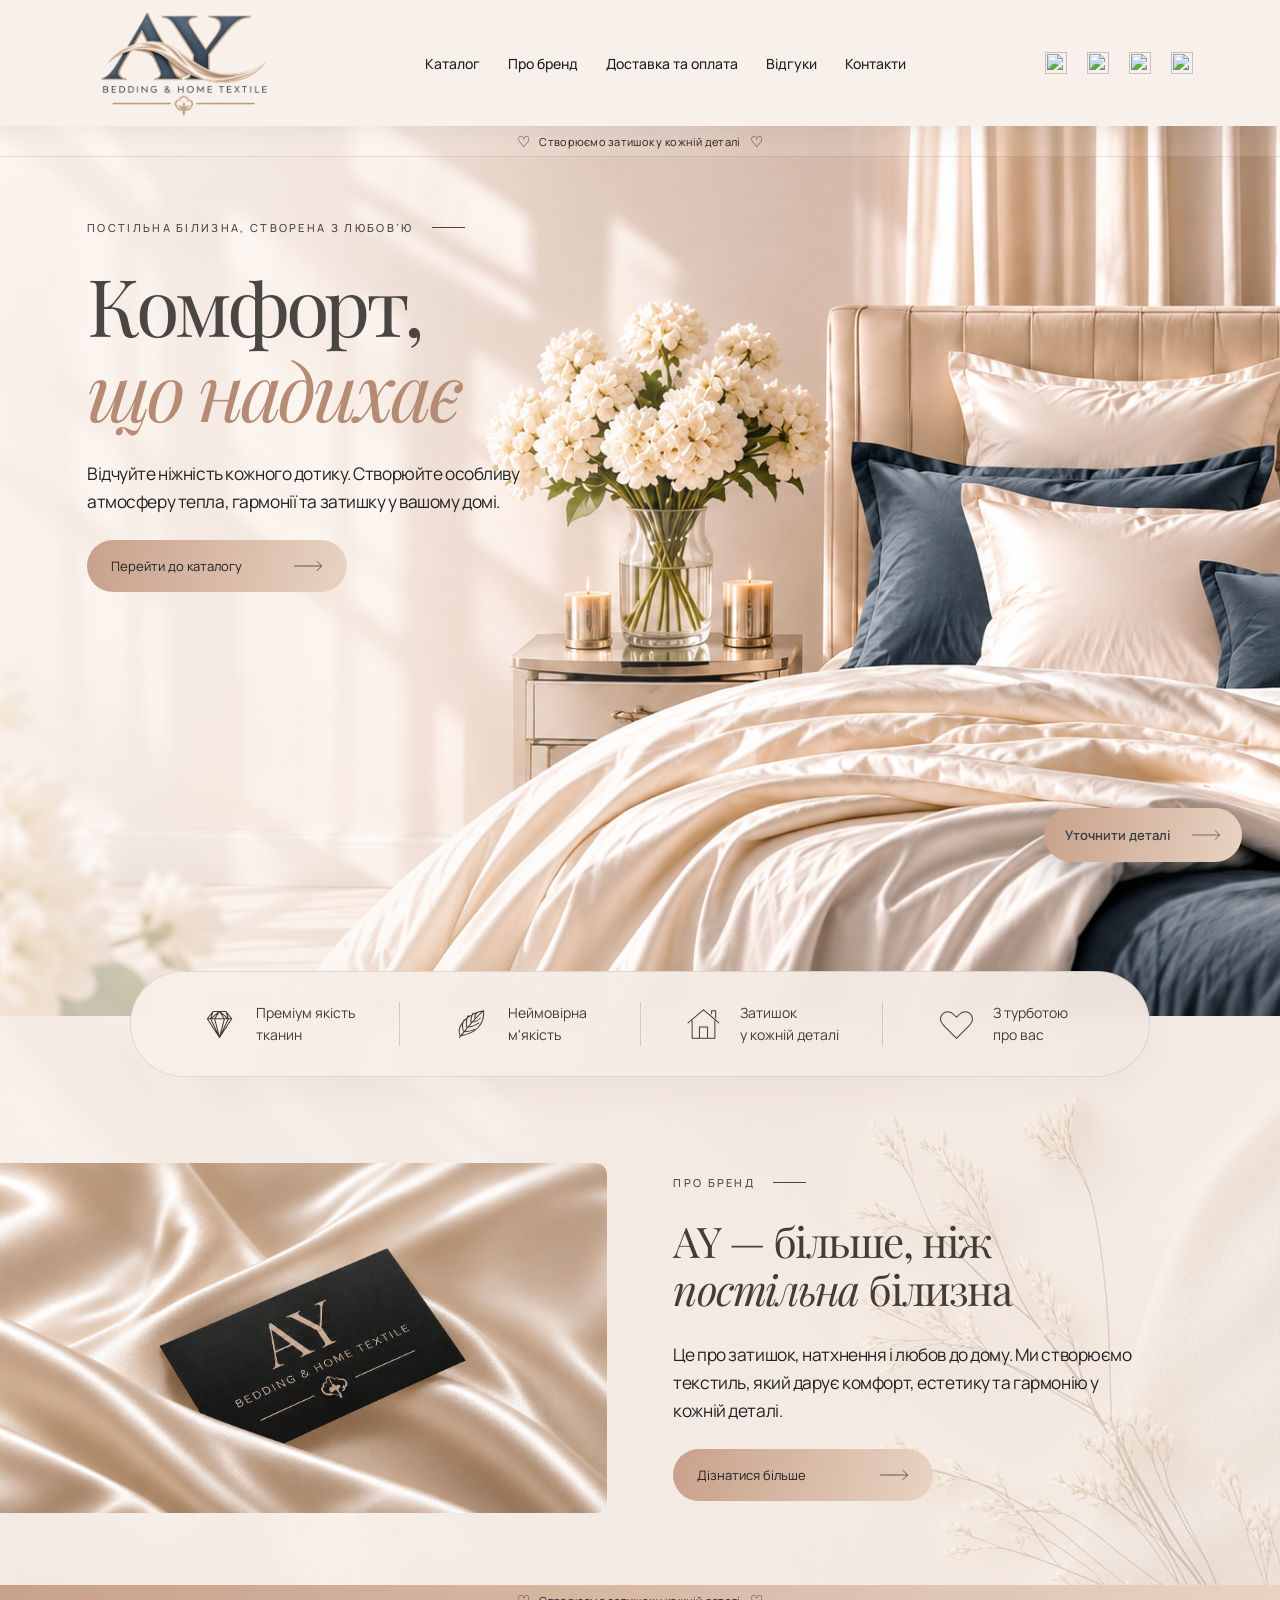
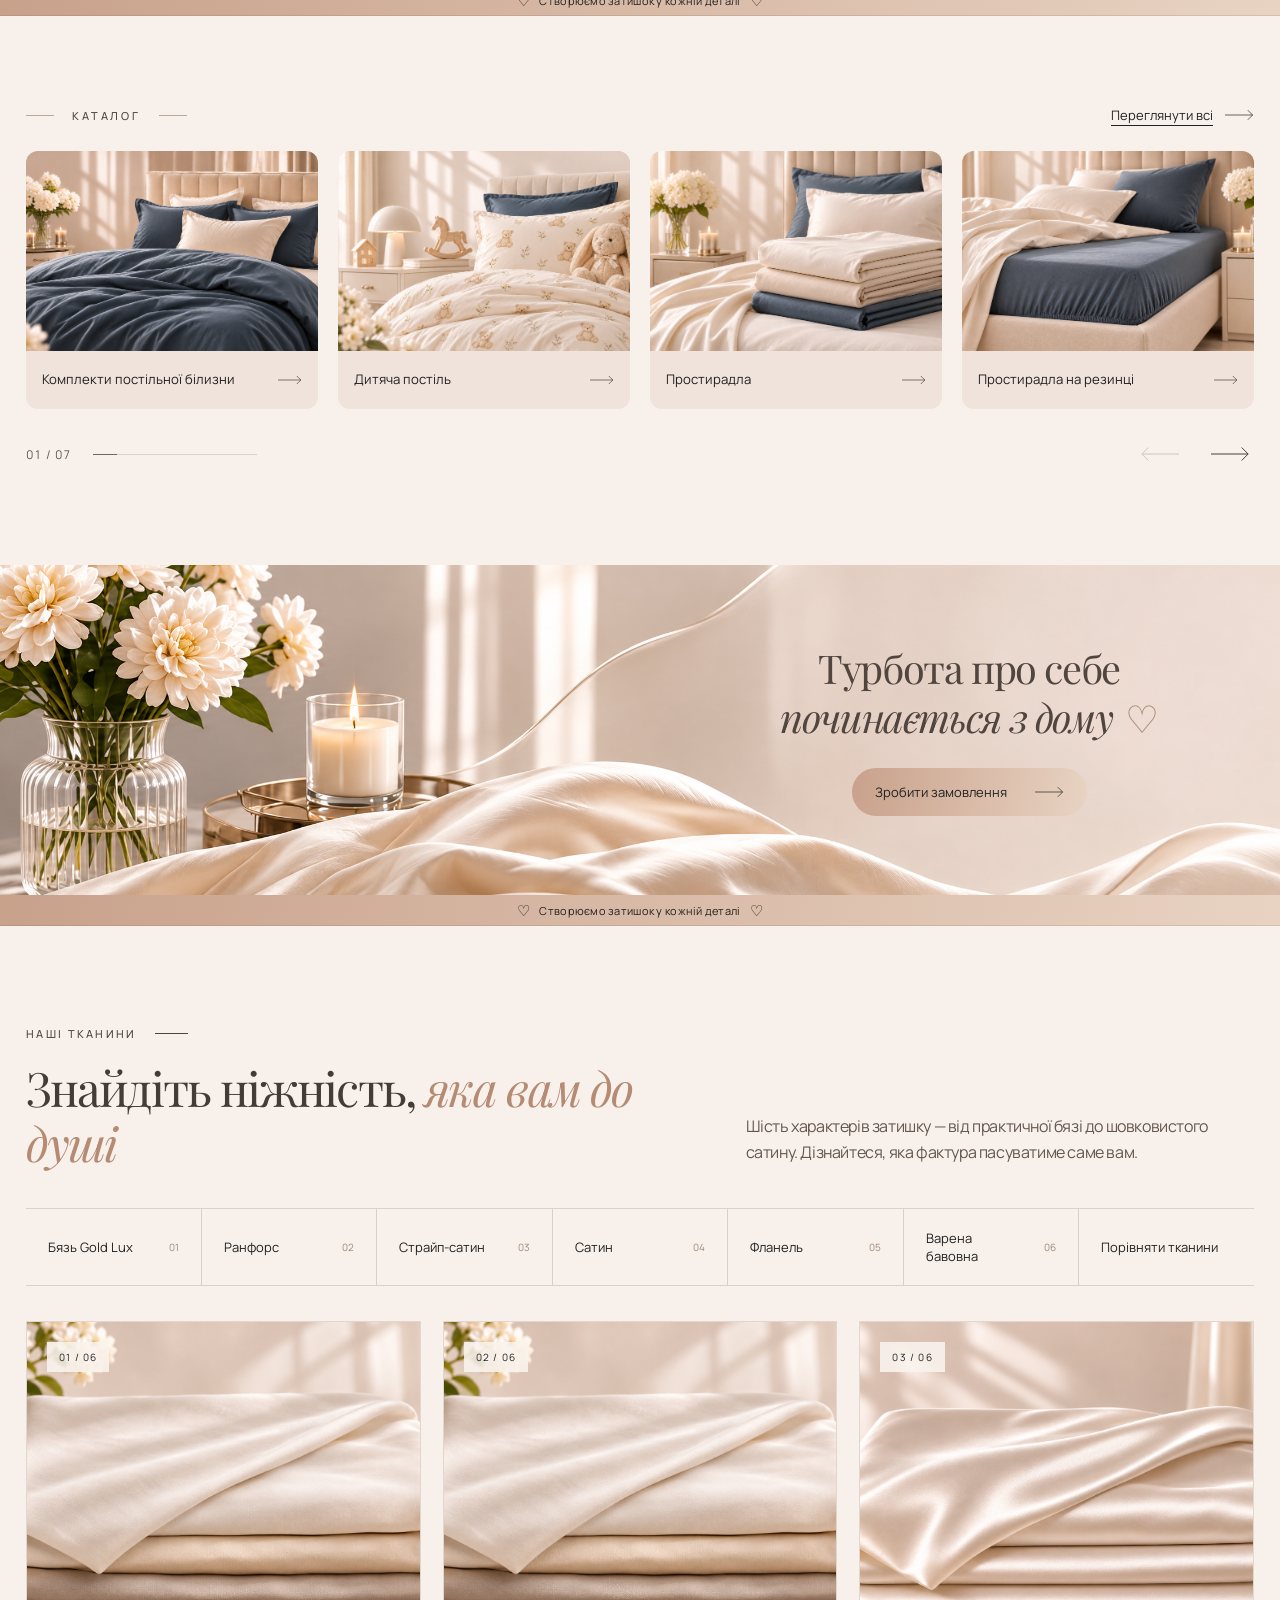
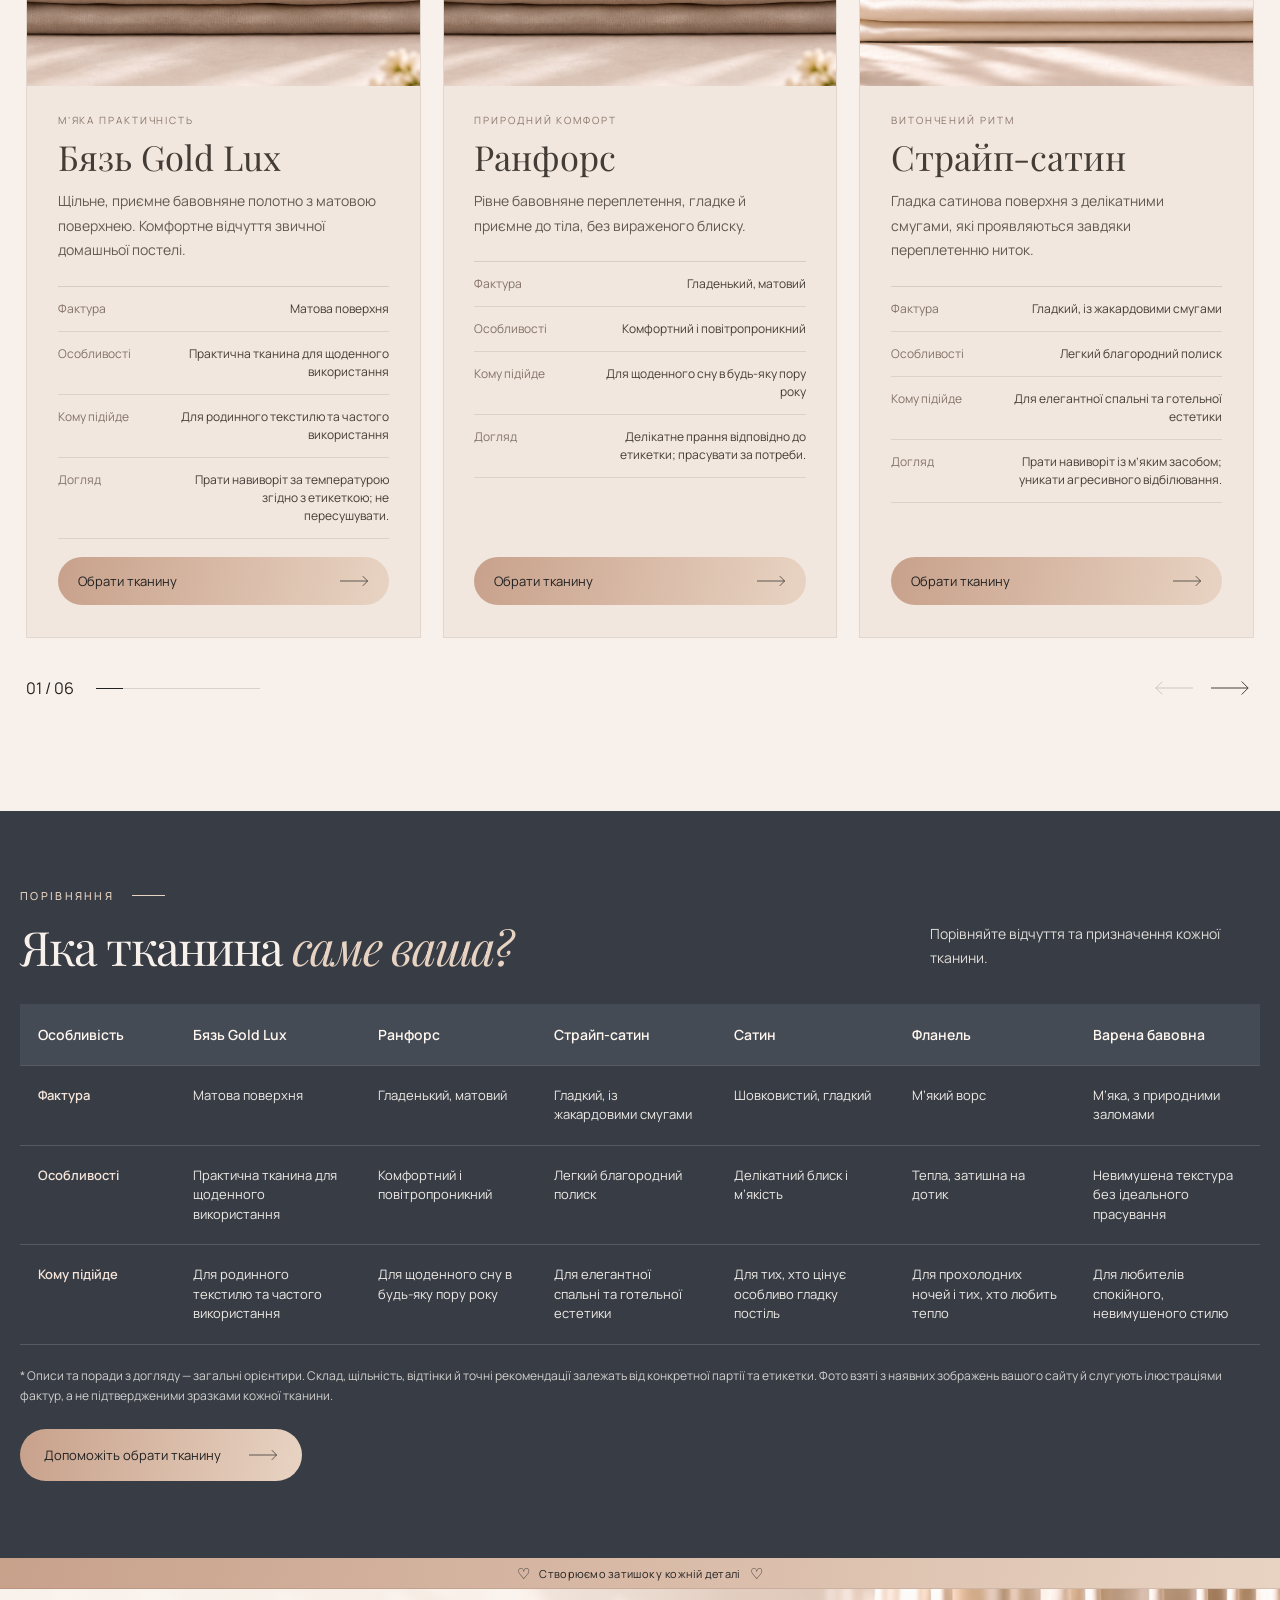
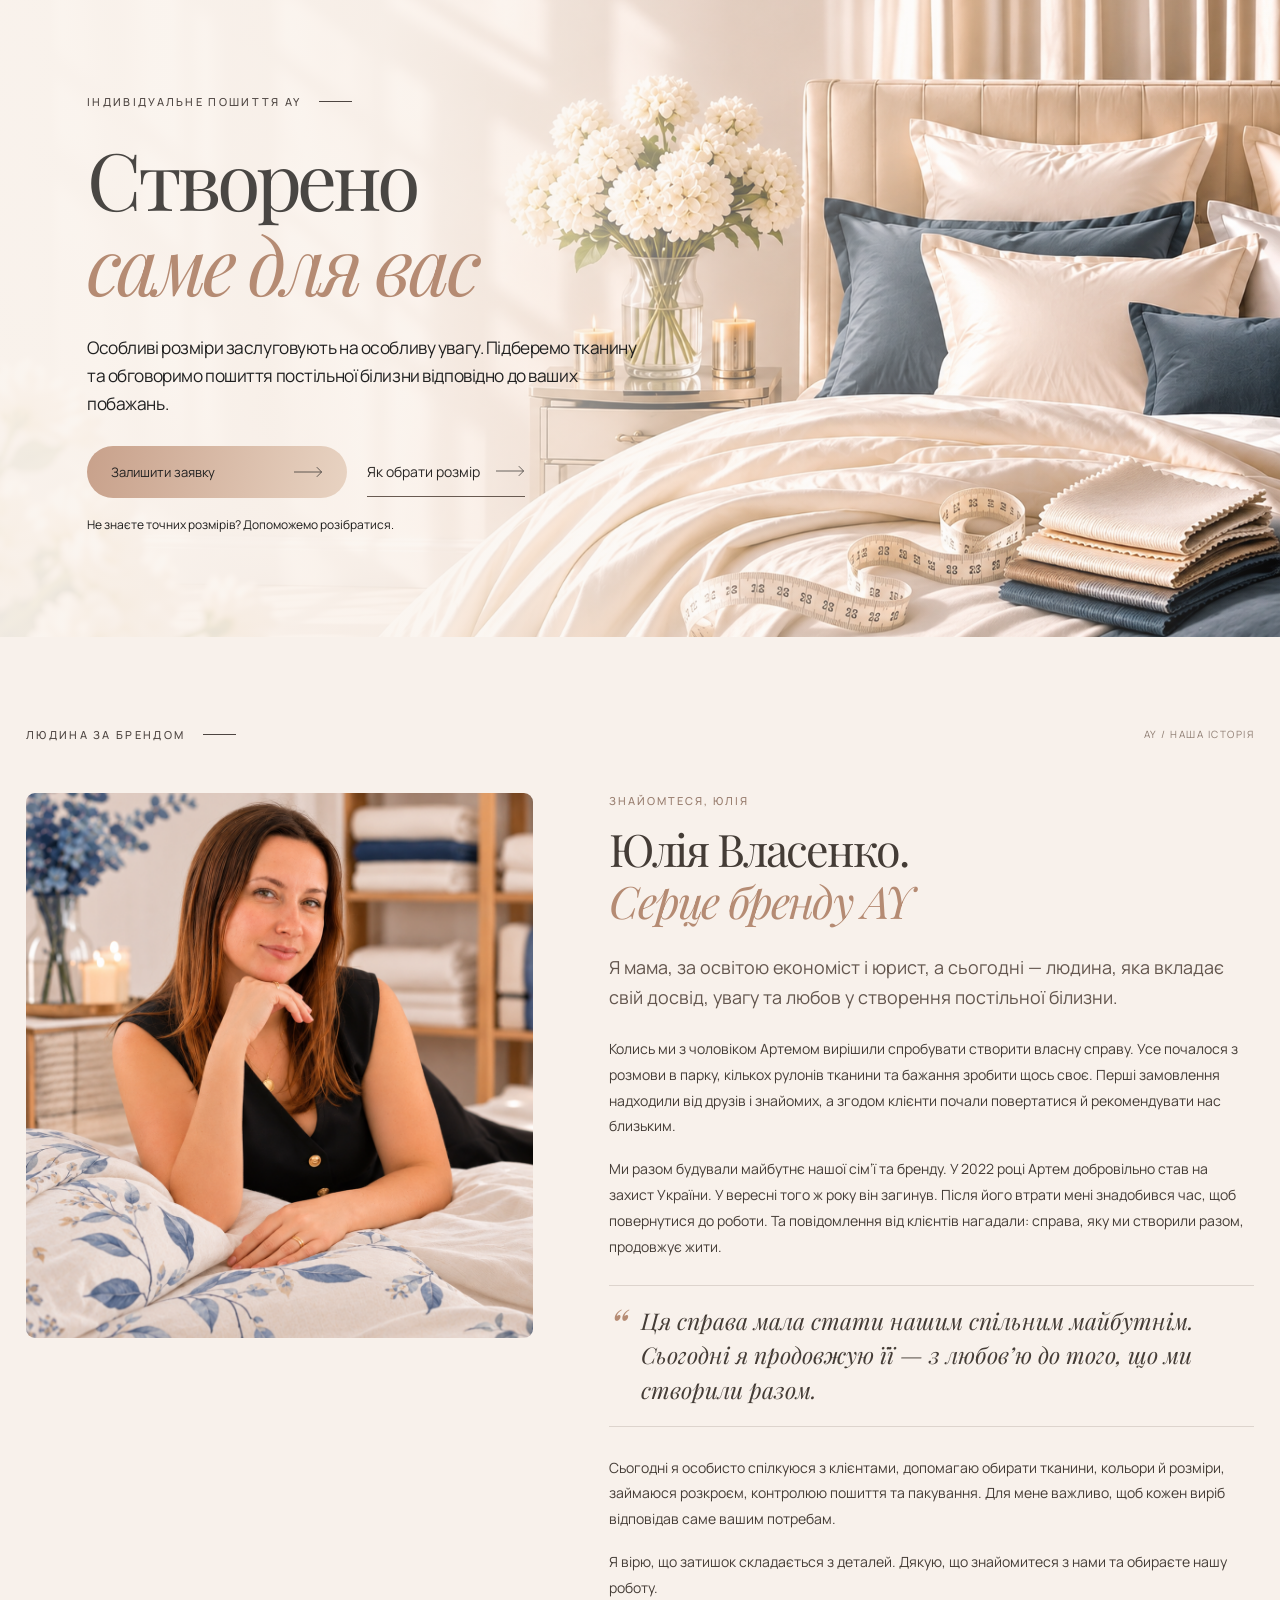
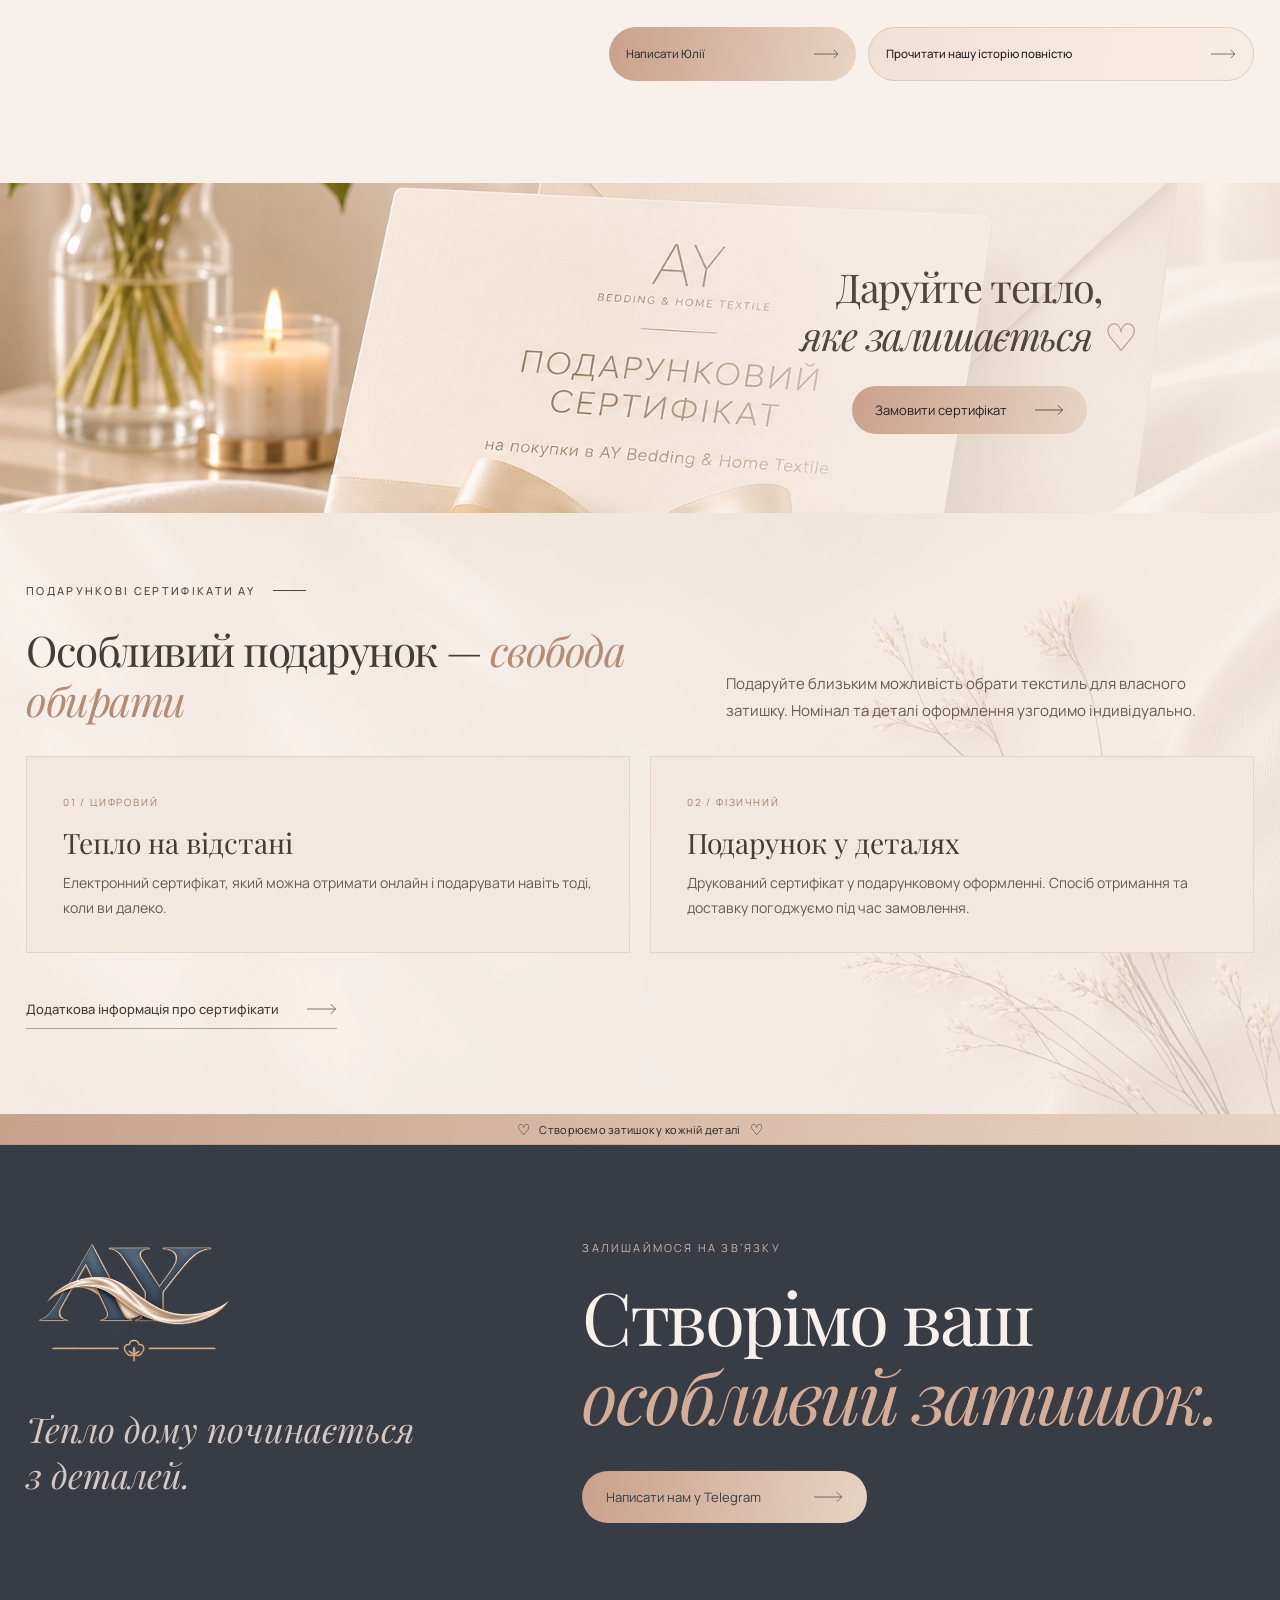
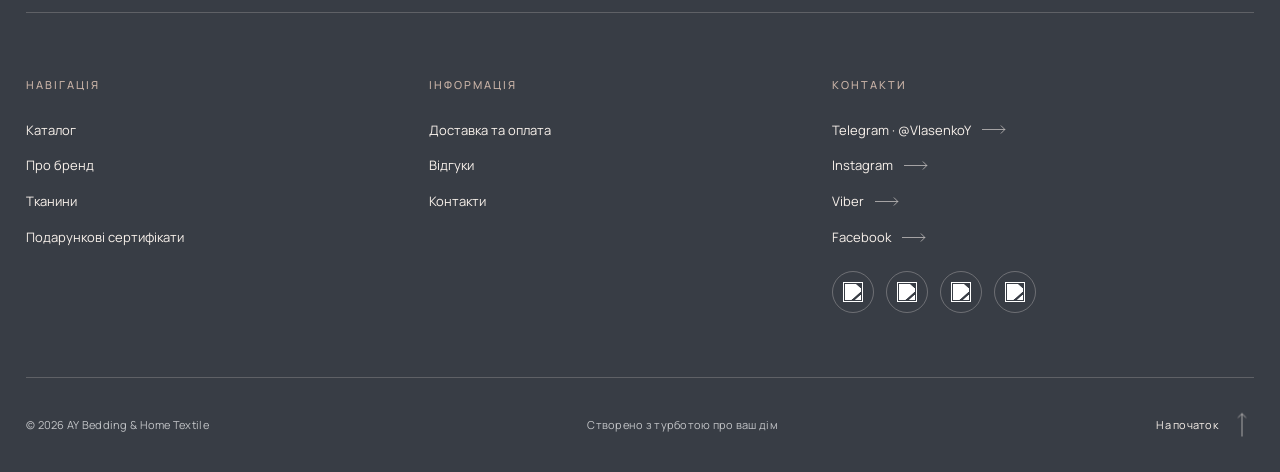
==== commit 2a45a896: "fix: move fixed homepage header outside clipped hero container" ====
--- a/index.html
+++ b/index.html
@@ -19,12 +19,8 @@
     <link href="style.css" rel="stylesheet" />
     <script defer="" src="app.js"></script>
   </head>
-  <body>
-    <div class="first-screen" id="top">
-      <div class="announcement">
-        <span>♡</span> Створюємо затишок у кожній деталі <span>♡</span>
-      </div>
-      <header class="header">
+  <body class="ay-home">
+    <header class="header">
         <a aria-label="AY — головна" class="brand" href="#top"
           ><img alt="AY Bedding &amp; Home Textile" src="img/ay-logo.png"
         /></a>
@@ -107,6 +103,11 @@
           </button>
         </div>
       </header>
+    <div class="first-screen" id="top">
+      <div class="announcement">
+        <span>♡</span> Створюємо затишок у кожній деталі <span>♡</span>
+      </div>
+      <div class="header-spacer" aria-hidden="true"></div>
       <main>
         <section aria-labelledby="hero-title" class="hero">
           <div class="hero__copy">
--- a/style.css
+++ b/style.css
@@ -3126,7 +3126,7 @@
 .ay-site-footer a{color:inherit;text-decoration:none}
 .ay-site-footer__top{display:grid;grid-template-columns:minmax(0,.82fr) minmax(0,1.18fr);gap:clamp(35px,7vw,110px);align-items:start;padding-bottom:clamp(55px,7vw,110px)}
 .ay-site-footer__logo{display:inline-block;width:clamp(150px,17vw,240px)}
-.ay-site-footer__logo img{width:100%;height:auto;display:block;filter:brightness(0) invert(1)}
+.ay-site-footer__logo img{width:100%;height:auto;display:block}
 .ay-site-footer__identity p{font:italic 400 clamp(24px,2.7vw,38px)/1.35 var(--font-heading);color:#d6c8c0;margin:32px 0 0}
 .ay-site-footer__eyebrow{font-size:11px;letter-spacing:.2em;color:#cdb5a6}
 .ay-site-footer__intro h2{font:400 clamp(43px,5.7vw,85px)/1.08 var(--font-heading);letter-spacing:-.035em;margin:20px 0 36px}
@@ -3160,3 +3160,6 @@
 .ay-site-footer__social-icons img{display:block;width:20px;height:20px;filter:brightness(0) invert(1)}
 @media(max-width:600px){body{padding-top:82px}html{scroll-padding-top:98px}.ay-floating-contact{right:14px;bottom:max(14px,env(safe-area-inset-bottom));min-height:48px;padding:12px 17px;font-size:12px;gap:15px}.ay-floating-contact svg{width:24px}}
 @media(prefers-reduced-motion:reduce){.ay-floating-contact,.ay-site-footer__social-icons a{transition:none}}
+
+/* Product category announcement sits immediately below the fixed header. */
+.product-page>.announcement.dark{position:relative;z-index:1}
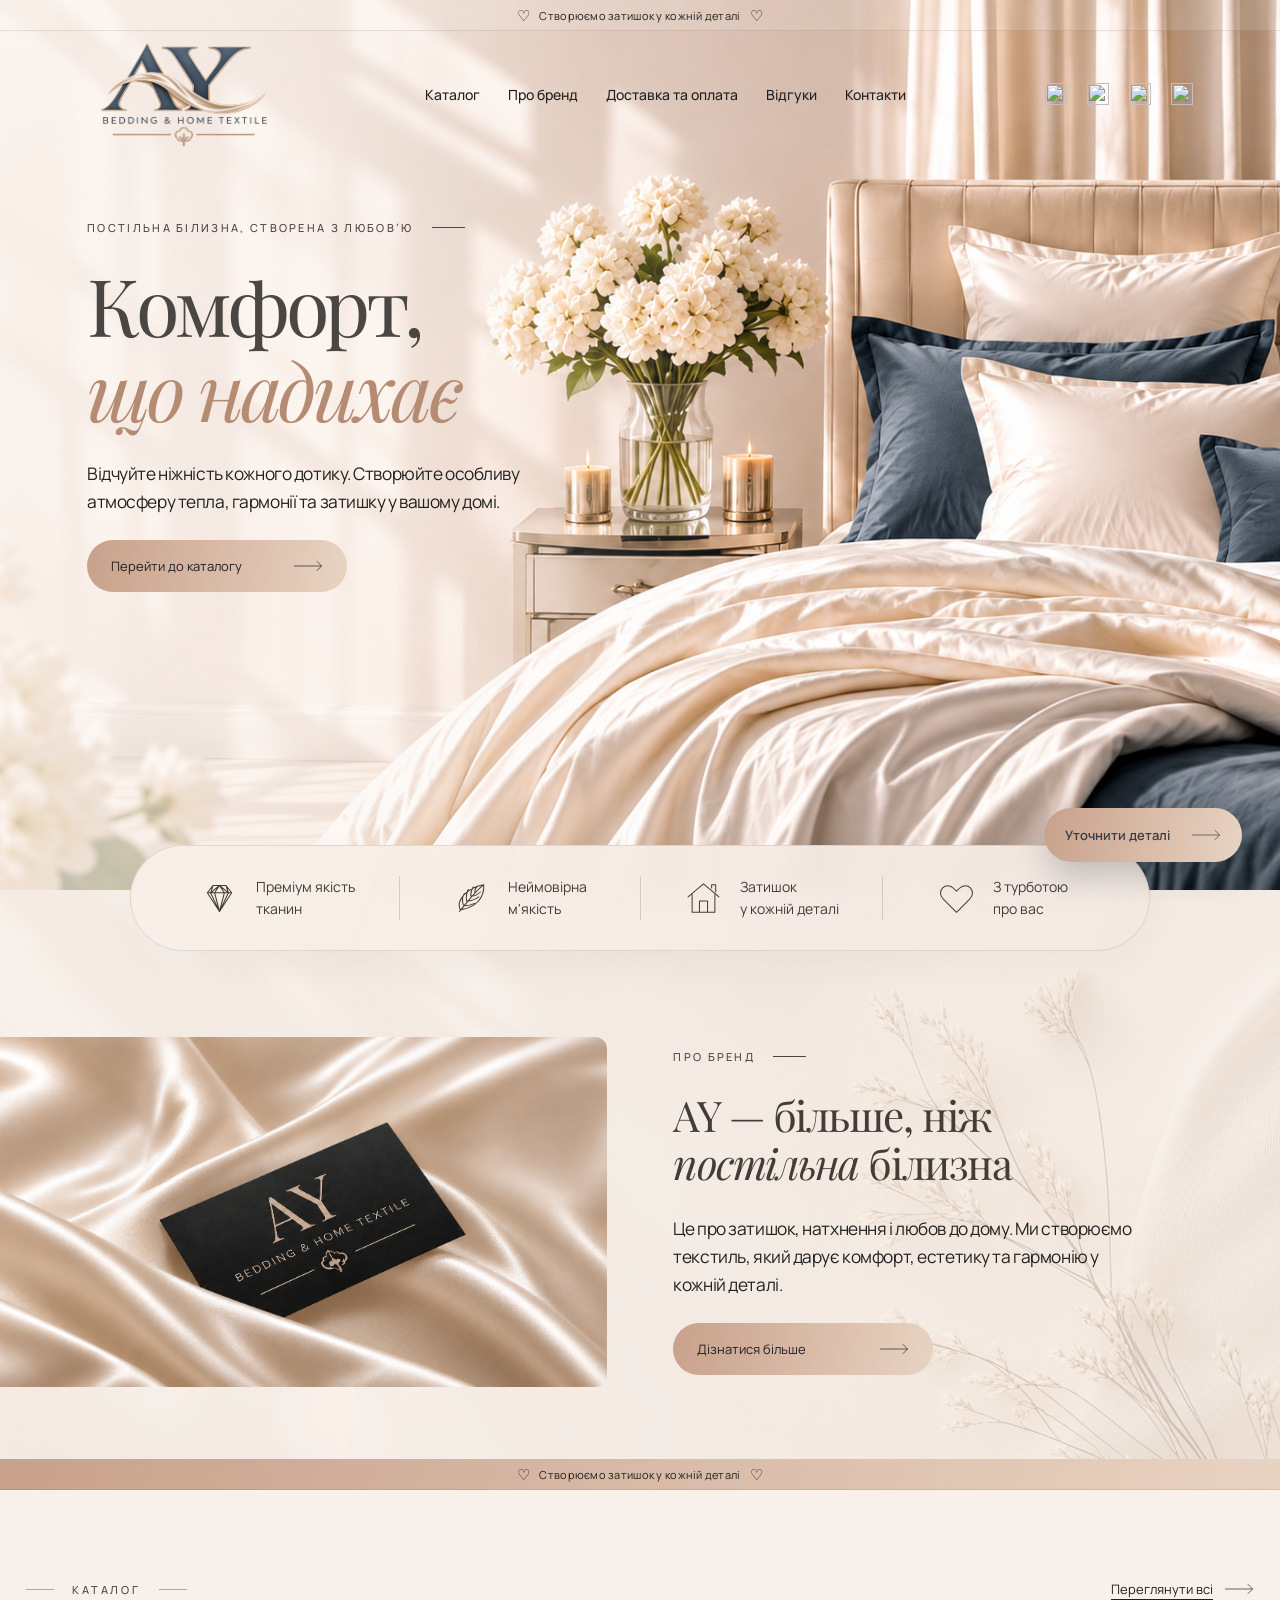
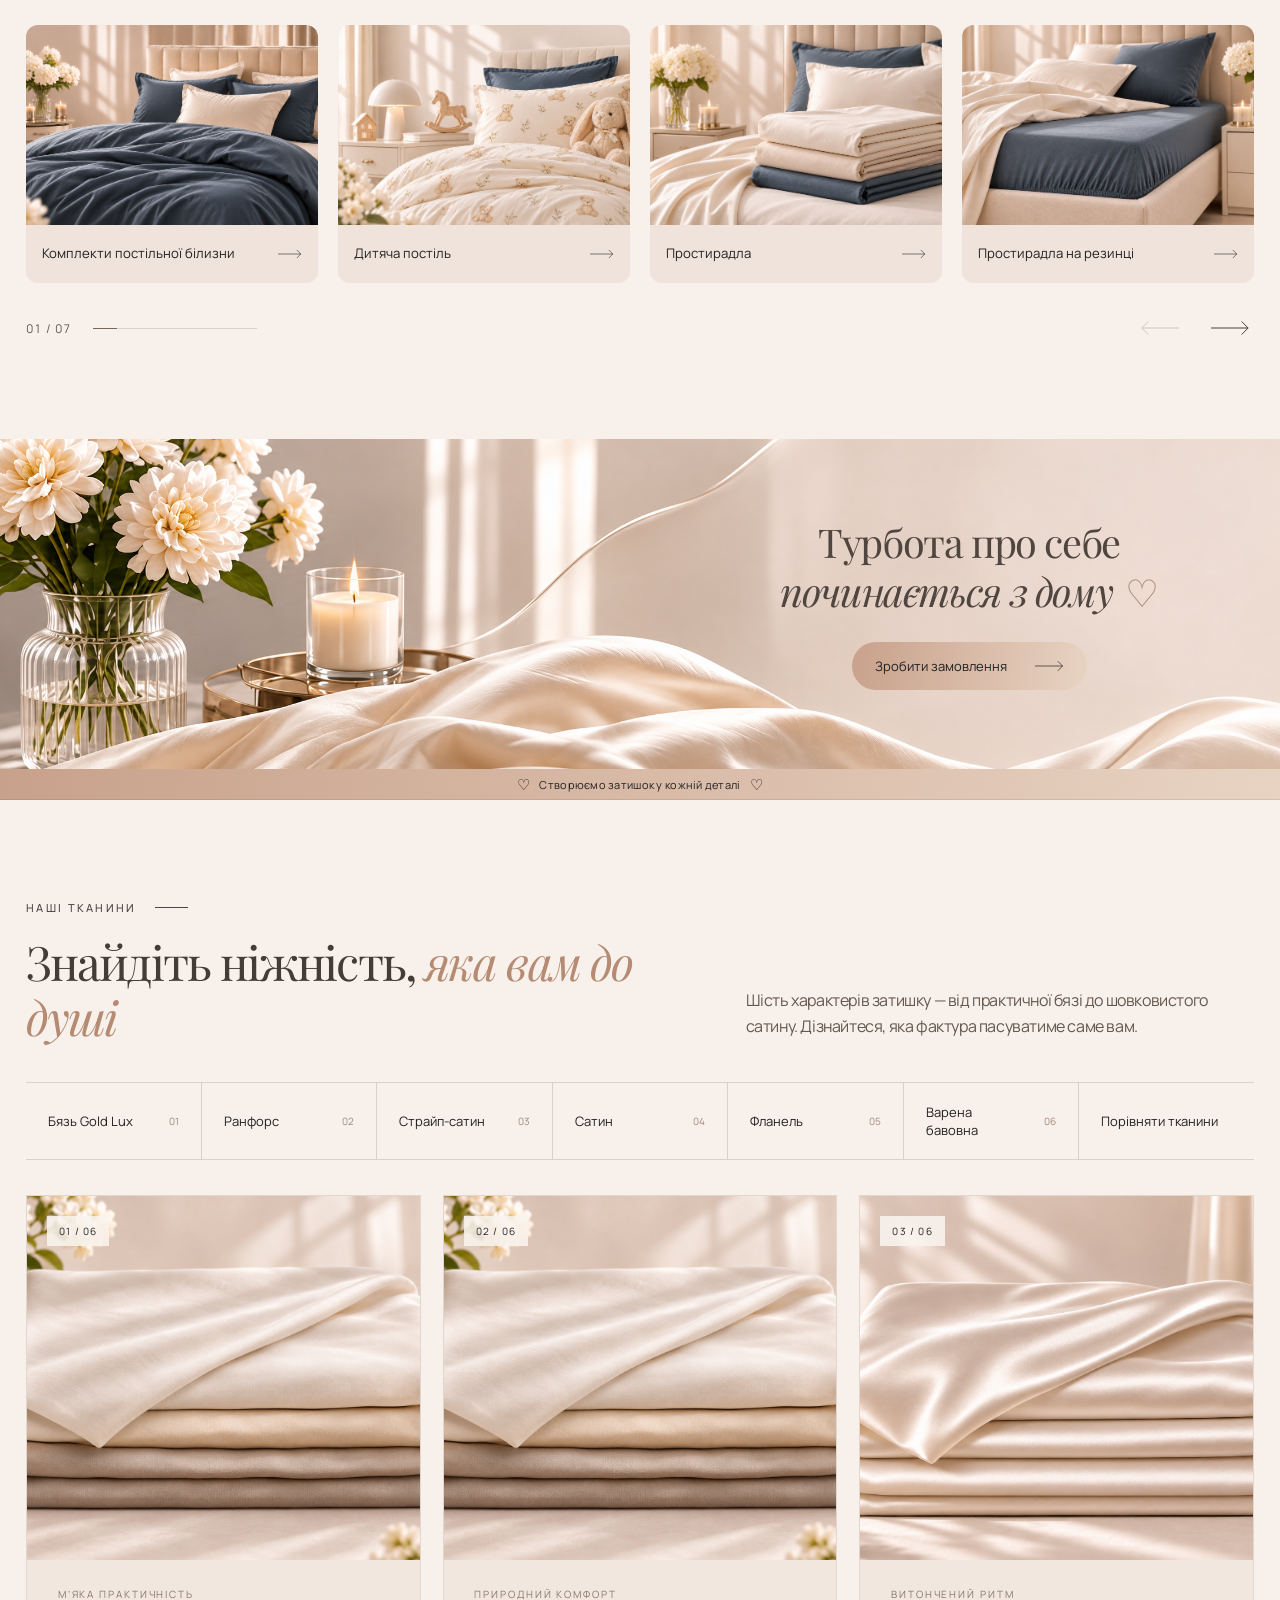
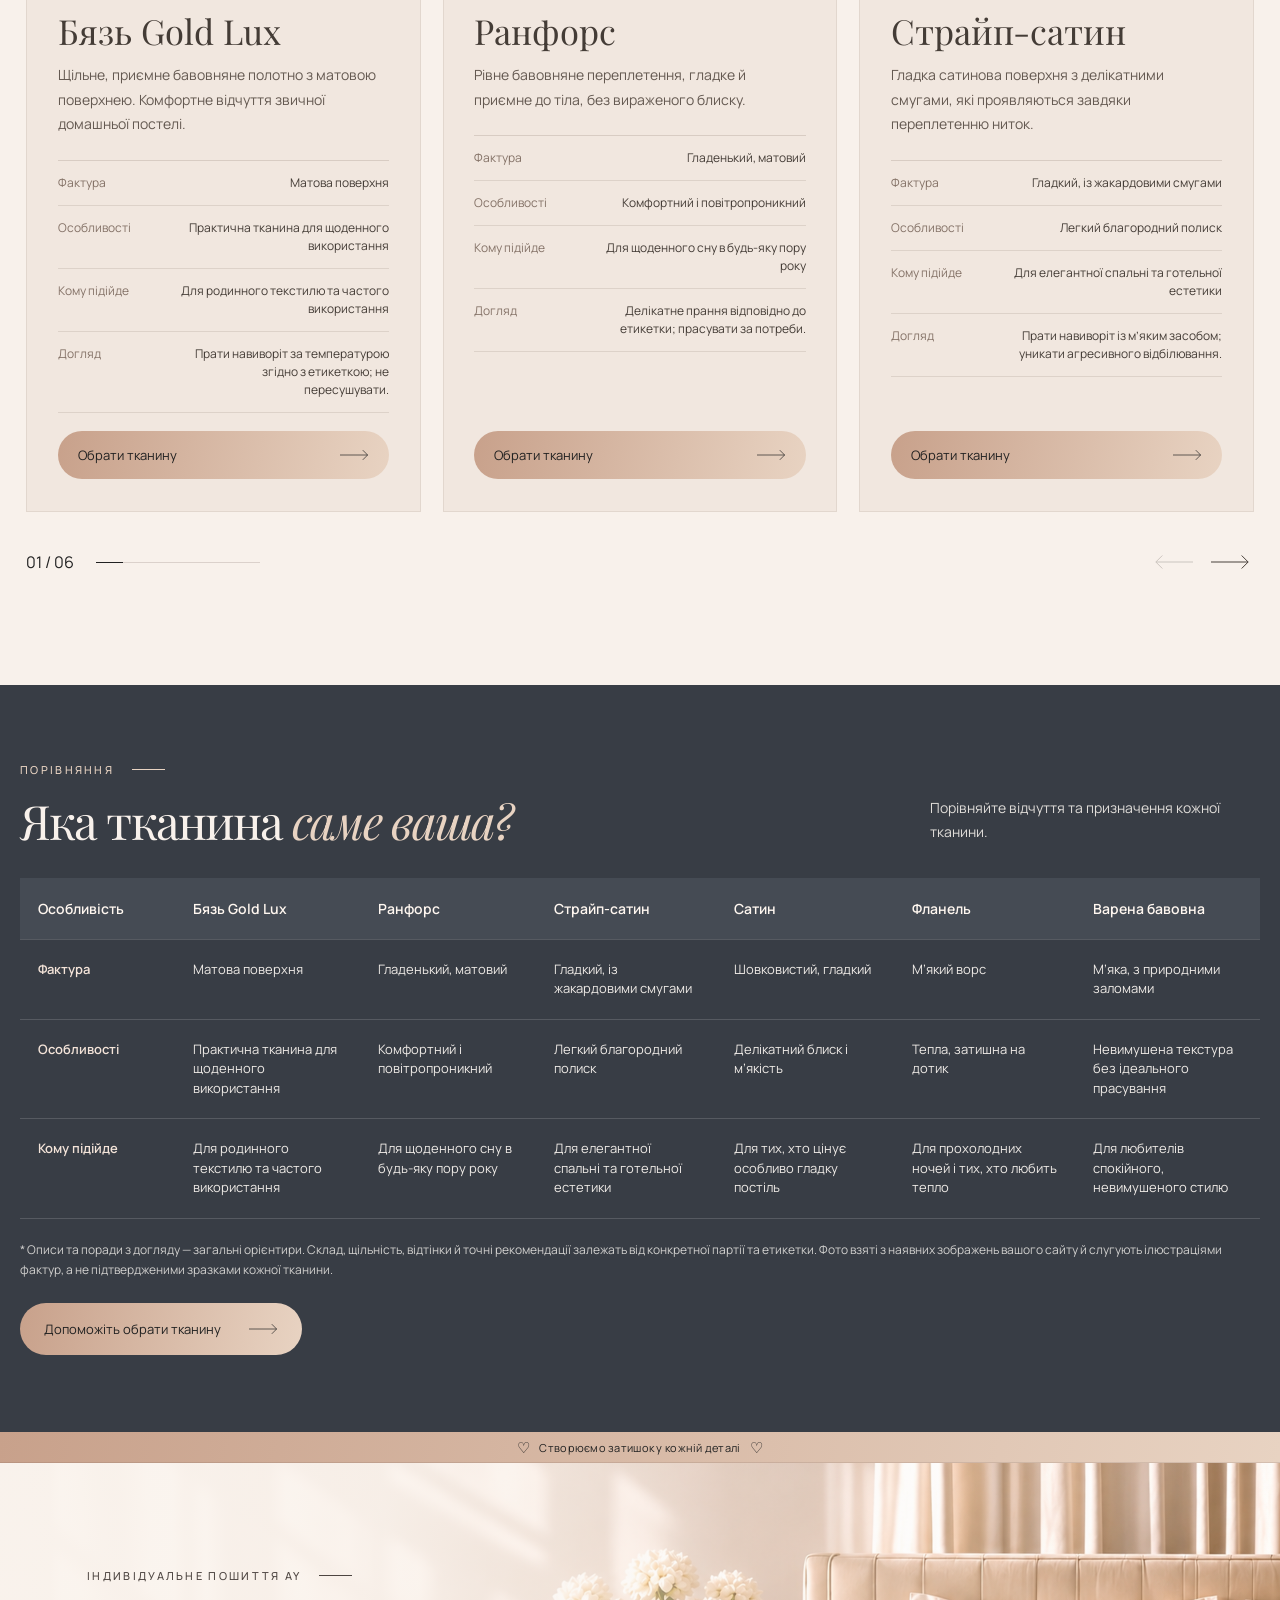
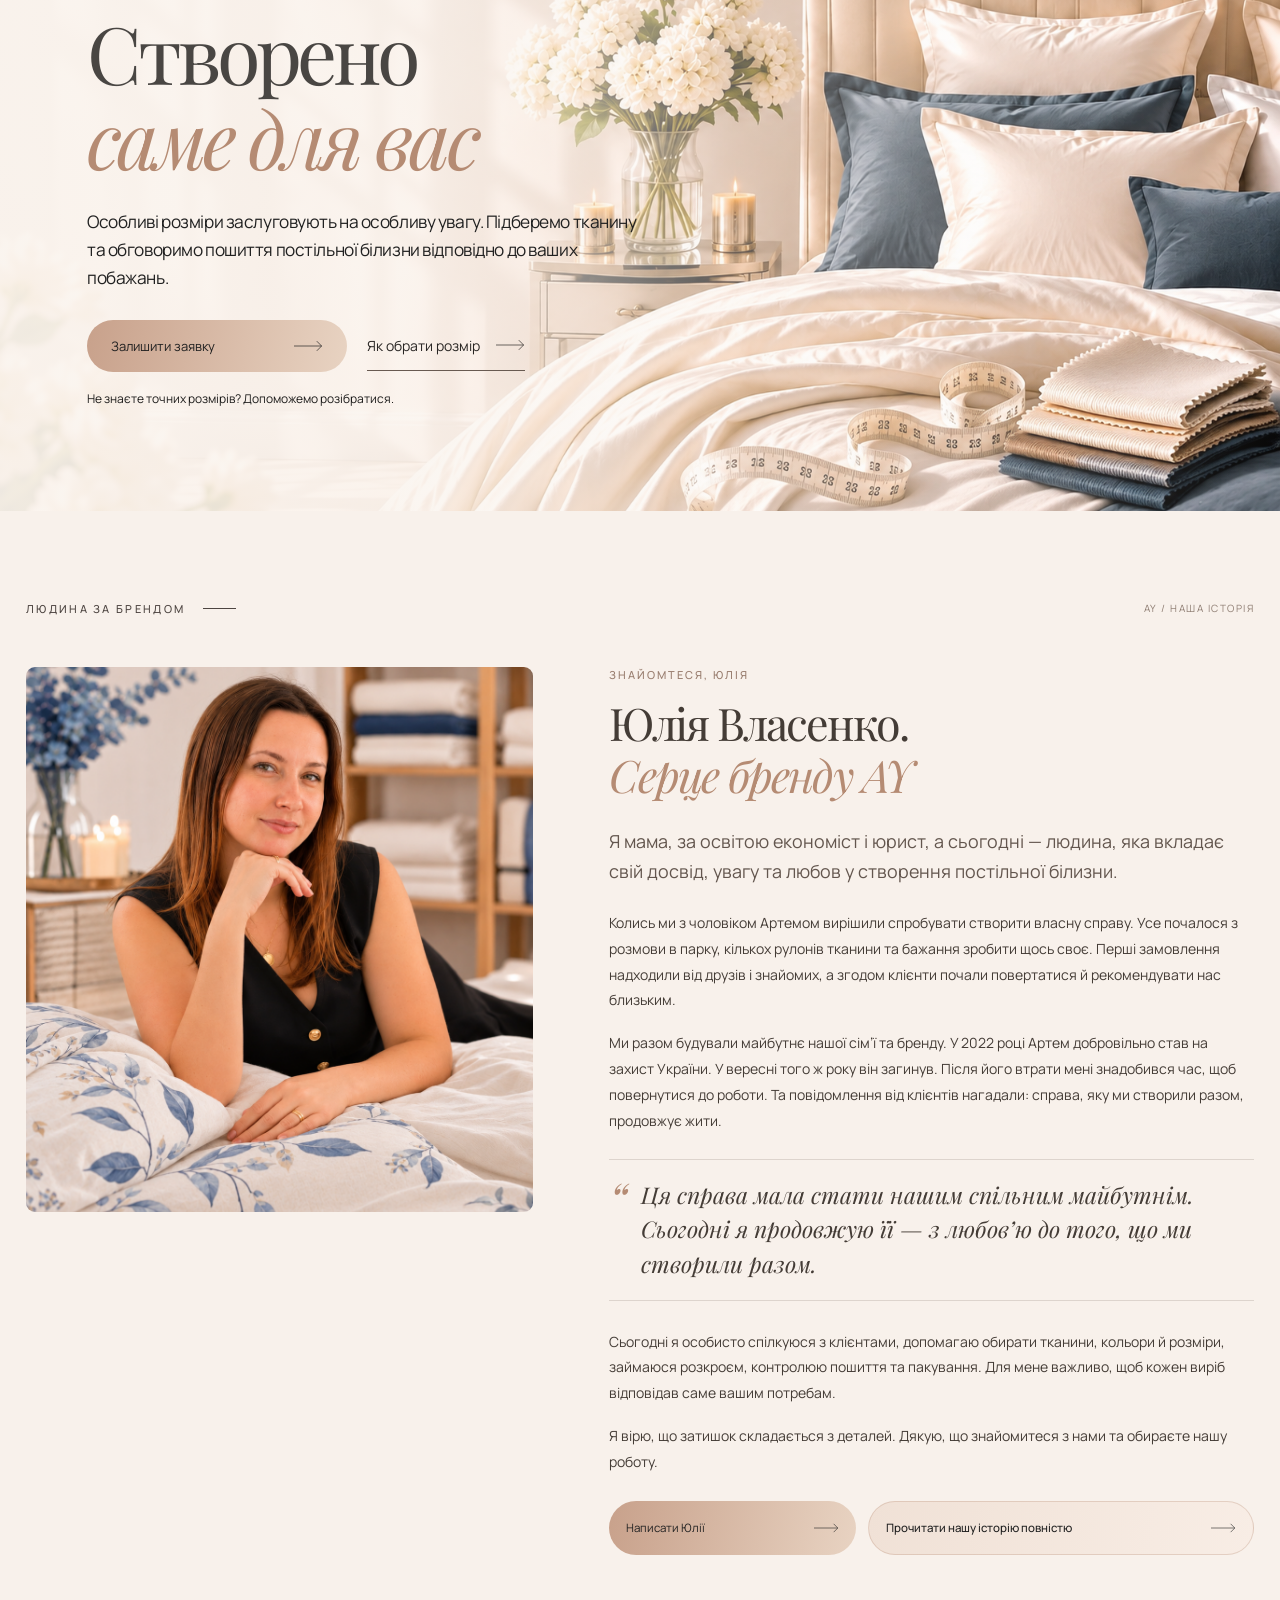
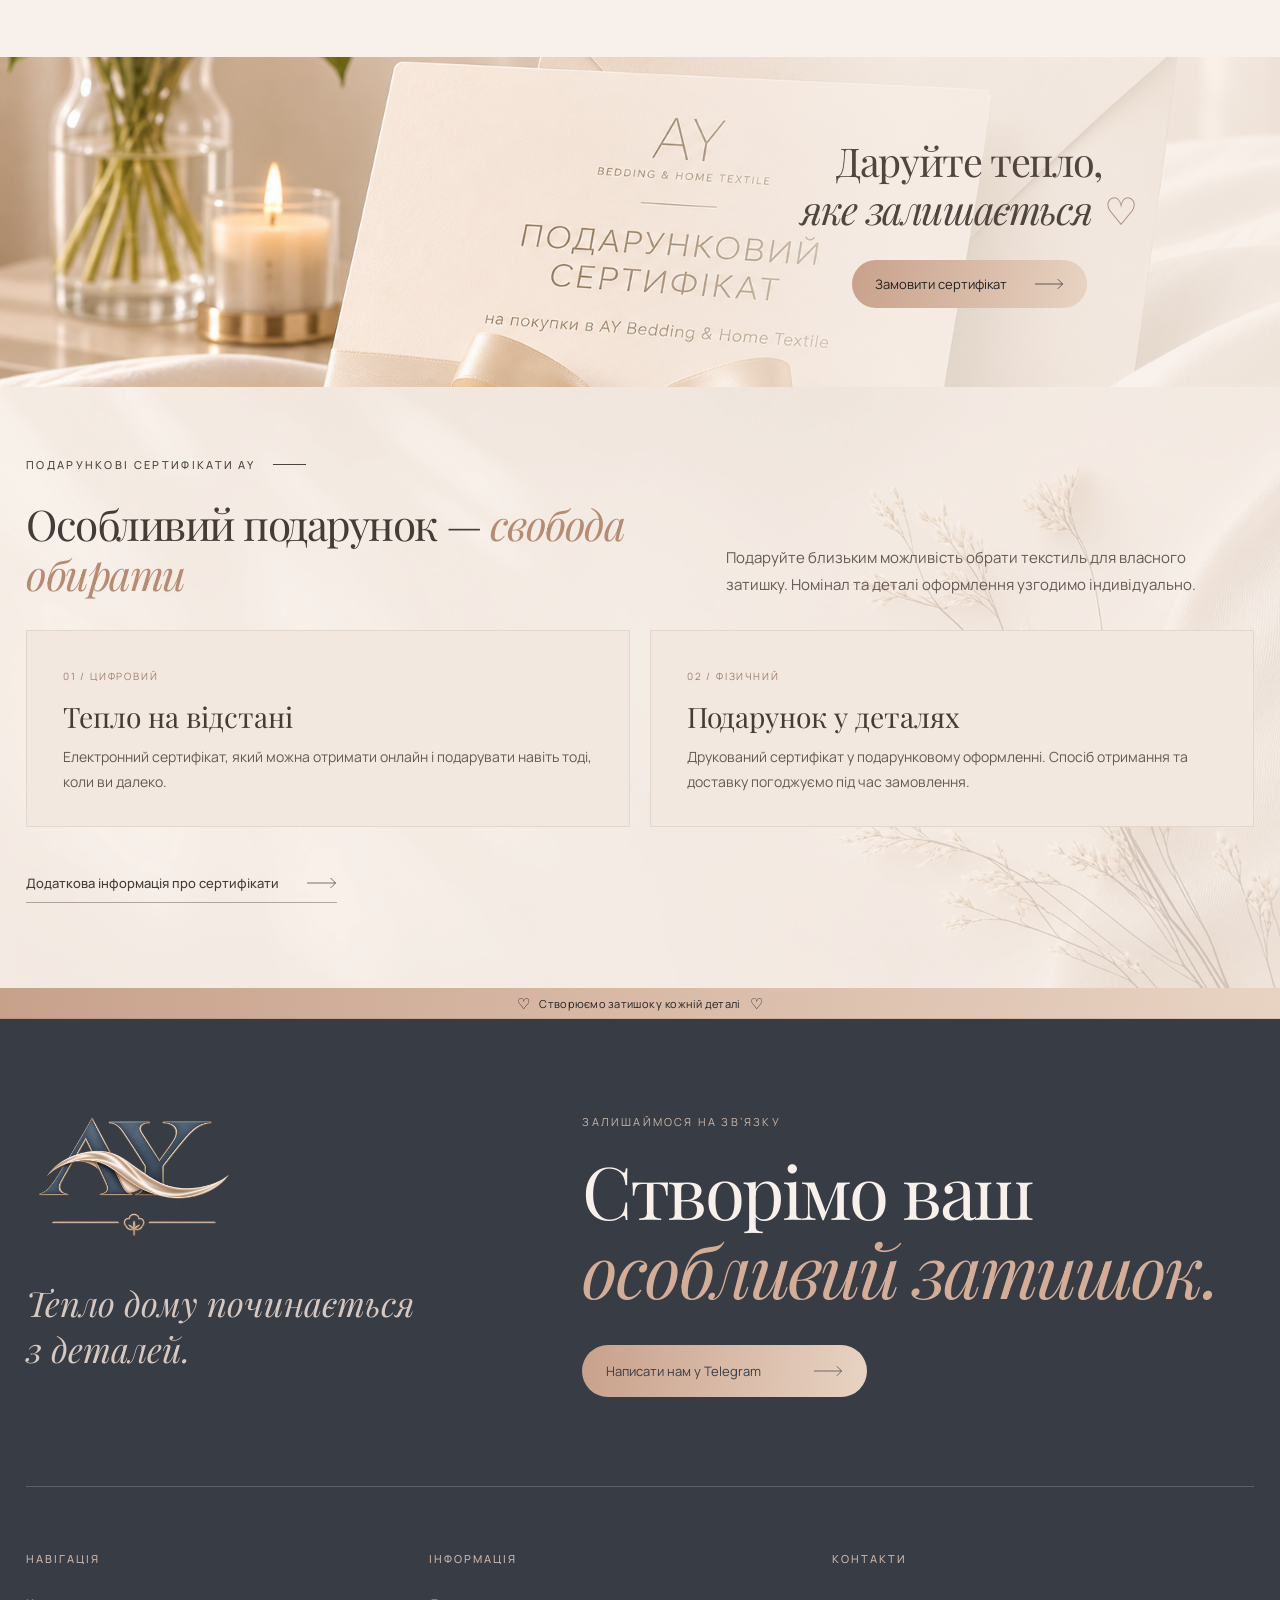
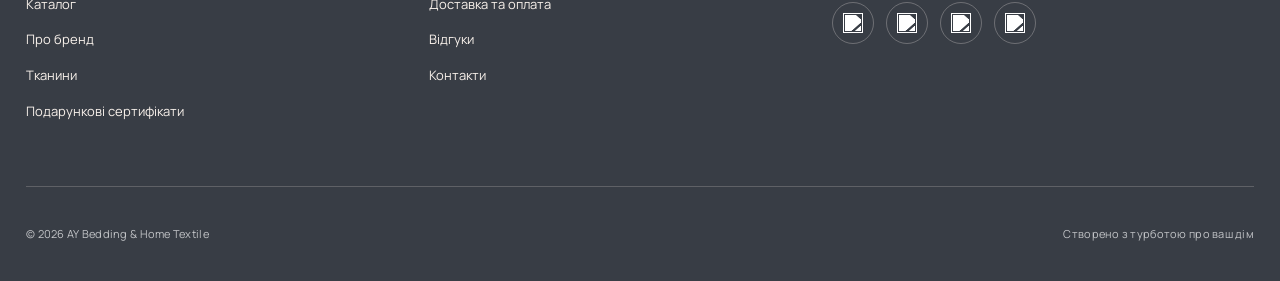
==== commit fa2cb23a: "refactor: remove duplicate footer social links and back-to-top button" ====
--- a/index.html
+++ b/index.html
@@ -1921,16 +1921,12 @@
       </div>
       <div class="ay-site-footer__column" id="contacts">
         <h3>КОНТАКТИ</h3>
-        <a href="https://t.me/VlasenkoY" target="_blank" rel="noopener noreferrer">Telegram · @VlasenkoY <svg aria-hidden="true" viewBox="0 0 42 16"><path d="M0 8h40m-7-7 7 7-7 7"></path></svg></a>
-        <a href="https://www.instagram.com/yuliacherinko?xtok=eWp1N2R5c3A3ZTVr&amp;utm_source=qr" target="_blank" rel="noopener noreferrer">Instagram <svg aria-hidden="true" viewBox="0 0 42 16"><path d="M0 8h40m-7-7 7 7-7 7"></path></svg></a>
-        <a href="https://invite.viber.com/?g2=AQB8ViwcGOTUfEqqKTa7Y7T2V3Z0dx4HR%2Bm8NESxy2WEQT2Y2yiO1yLuAZ8WGfyS" target="_blank" rel="noopener noreferrer">Viber <svg aria-hidden="true" viewBox="0 0 42 16"><path d="M0 8h40m-7-7 7 7-7 7"></path></svg></a>
-        <a href="https://www.facebook.com/groups/874316336049632?locale=uk_UA" target="_blank" rel="noopener noreferrer">Facebook <svg aria-hidden="true" viewBox="0 0 42 16"><path d="M0 8h40m-7-7 7 7-7 7"></path></svg></a>
-      <div class="ay-site-footer__social-icons" aria-label="Соціальні мережі AY"><a href="https://t.me/VlasenkoY" target="_blank" rel="noopener noreferrer" aria-label="Telegram" title="Telegram"><img src="https://cdn.simpleicons.org/telegram/FFFFFF" alt="" width="20" height="20" loading="lazy"></a><a href="https://www.instagram.com/yuliacherinko?xtok=eWp1N2R5c3A3ZTVr&amp;utm_source=qr" target="_blank" rel="noopener noreferrer" aria-label="Instagram" title="Instagram"><img src="https://cdn.simpleicons.org/instagram/FFFFFF" alt="" width="20" height="20" loading="lazy"></a><a href="https://invite.viber.com/?g2=AQB8ViwcGOTUfEqqKTa7Y7T2V3Z0dx4HR%2Bm8NESxy2WEQT2Y2yiO1yLuAZ8WGfyS" target="_blank" rel="noopener noreferrer" aria-label="Viber" title="Viber"><img src="https://cdn.simpleicons.org/viber/FFFFFF" alt="" width="20" height="20" loading="lazy"></a><a href="https://www.facebook.com/groups/874316336049632?locale=uk_UA" target="_blank" rel="noopener noreferrer" aria-label="Facebook" title="Facebook"><img src="https://cdn.simpleicons.org/facebook/FFFFFF" alt="" width="20" height="20" loading="lazy"></a></div></div>
+        <div class="ay-site-footer__social-icons" aria-label="Соціальні мережі AY"><a href="https://t.me/VlasenkoY" target="_blank" rel="noopener noreferrer" aria-label="Telegram" title="Telegram"><img src="https://cdn.simpleicons.org/telegram/FFFFFF" alt="" width="20" height="20" loading="lazy"></a><a href="https://www.instagram.com/yuliacherinko?xtok=eWp1N2R5c3A3ZTVr&amp;utm_source=qr" target="_blank" rel="noopener noreferrer" aria-label="Instagram" title="Instagram"><img src="https://cdn.simpleicons.org/instagram/FFFFFF" alt="" width="20" height="20" loading="lazy"></a><a href="https://invite.viber.com/?g2=AQB8ViwcGOTUfEqqKTa7Y7T2V3Z0dx4HR%2Bm8NESxy2WEQT2Y2yiO1yLuAZ8WGfyS" target="_blank" rel="noopener noreferrer" aria-label="Viber" title="Viber"><img src="https://cdn.simpleicons.org/viber/FFFFFF" alt="" width="20" height="20" loading="lazy"></a><a href="https://www.facebook.com/groups/874316336049632?locale=uk_UA" target="_blank" rel="noopener noreferrer" aria-label="Facebook" title="Facebook"><img src="https://cdn.simpleicons.org/facebook/FFFFFF" alt="" width="20" height="20" loading="lazy"></a></div></div>
     </div>
     <div class="ay-site-footer__bottom">
       <span>© <span data-ay-year>2026</span> AY Bedding &amp; Home Textile</span>
       <span>Створено з турботою про ваш дім</span>
-      <a href="index.html#top">На початок <svg aria-hidden="true" viewBox="0 0 42 16"><path d="M0 8h40m-7-7 7 7-7 7"></path></svg></a>
+      
     </div>
   </div>
 </footer>
--- a/style.css
+++ b/style.css
@@ -3163,3 +3163,26 @@
 
 /* Product category announcement sits immediately below the fixed header. */
 .product-page>.announcement.dark{position:relative;z-index:1}
+
+
+/* Fixed navigation repair: hero styling and reliable stacking across sections */
+body.ay-home{padding-top:0}
+.ay-home .header{top:31px;background:transparent;box-shadow:none;backdrop-filter:none;-webkit-backdrop-filter:none}
+.ay-home .header.is-scrolled{top:0;background:rgba(248,241,235,.97);box-shadow:0 4px 22px rgba(56,61,69,.09);backdrop-filter:blur(16px);-webkit-backdrop-filter:blur(16px)}
+.ay-home .header-spacer{height:126px}
+.product-page .header{z-index:1000;position:fixed;top:0;background:rgba(248,241,235,.97)}
+@media(max-width:900px){.ay-home .header-spacer{height:95px}}
+@media(max-width:600px){.ay-home .header-spacer{height:82px}}
+@media(prefers-reduced-motion:reduce){.ay-home .header{transition:none}}
+
+/* Compact desktop navigation after scrolling — all AY pages */
+@media(min-width:901px){
+  .header{transition:height .3s ease,top .3s ease,background .3s ease,box-shadow .3s ease}
+  .header .brand,.header .brand img{transition:width .3s ease,height .3s ease}
+  .header.is-scrolled{height:76px}
+  .header.is-scrolled .brand{width:125px}
+  .header.is-scrolled .brand img{height:72px}
+}
+@media(prefers-reduced-motion:reduce){
+  .header,.header .brand,.header .brand img{transition:none}
+}
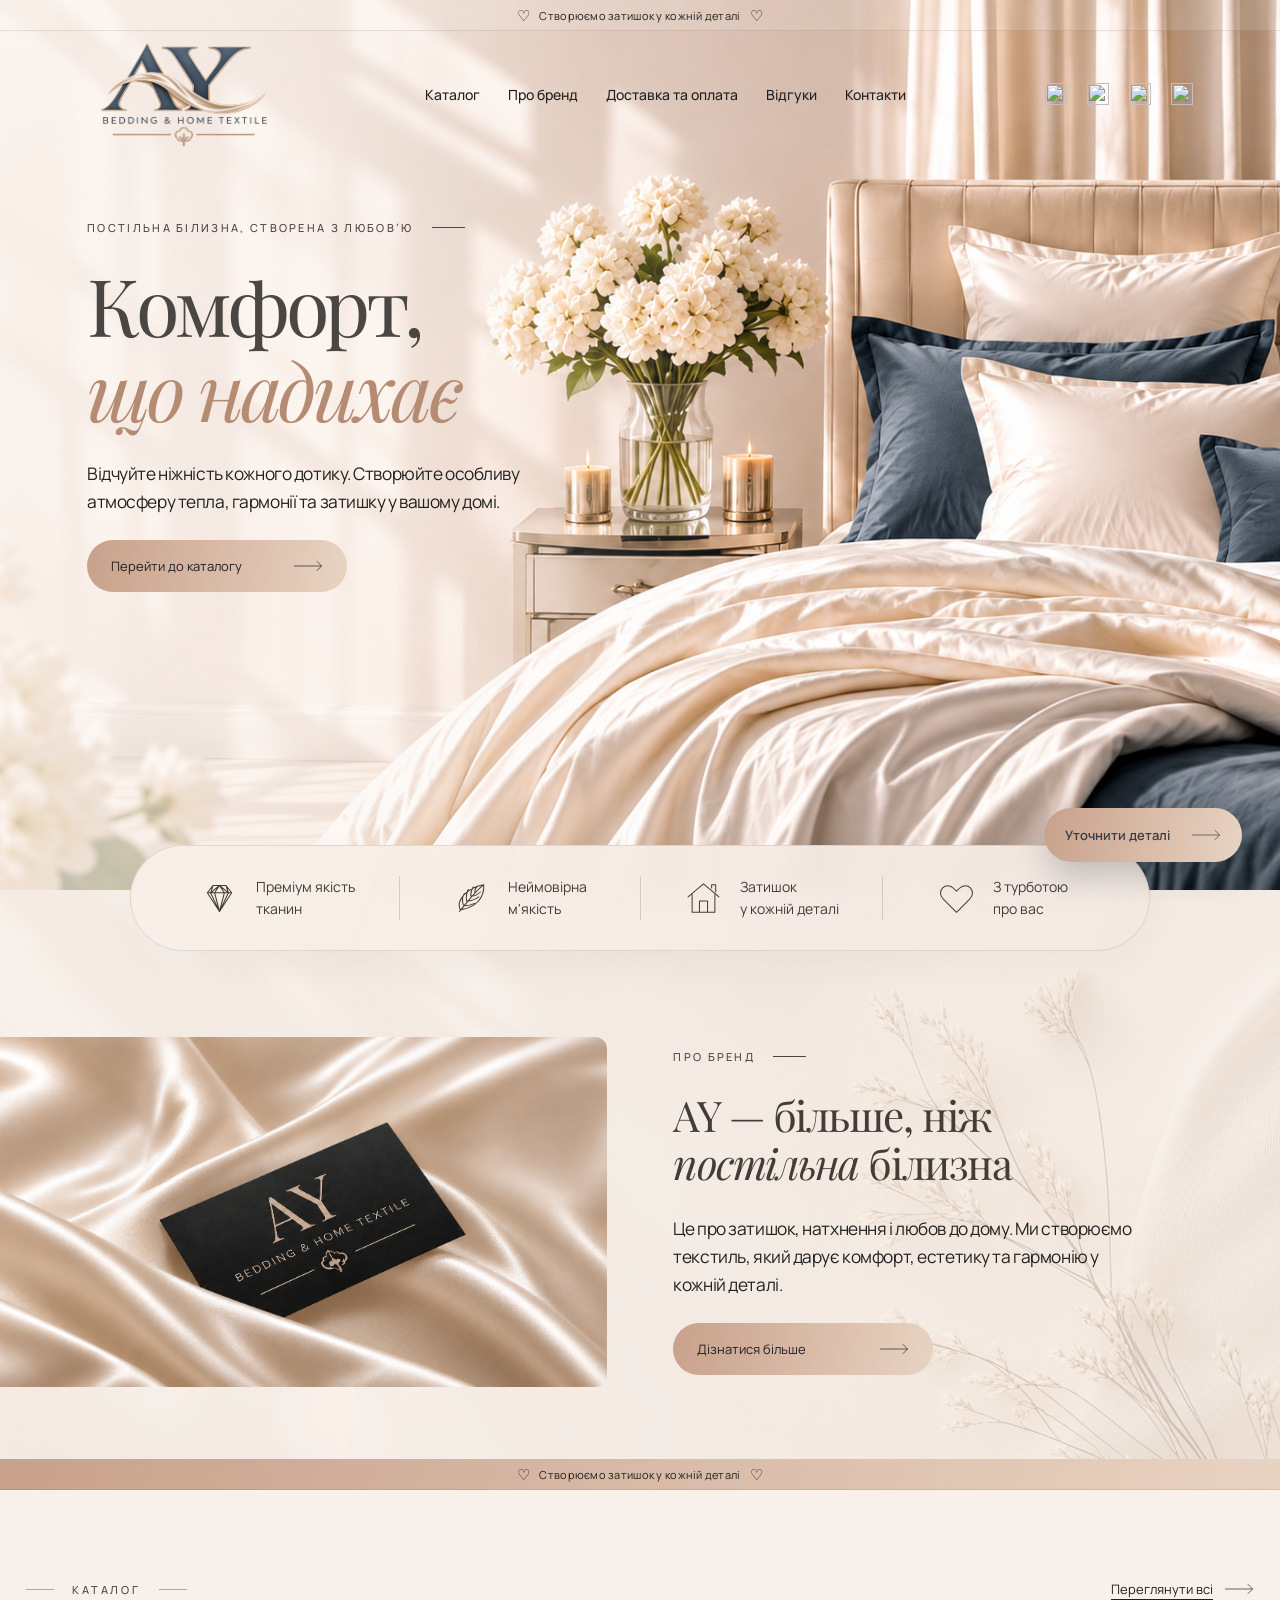
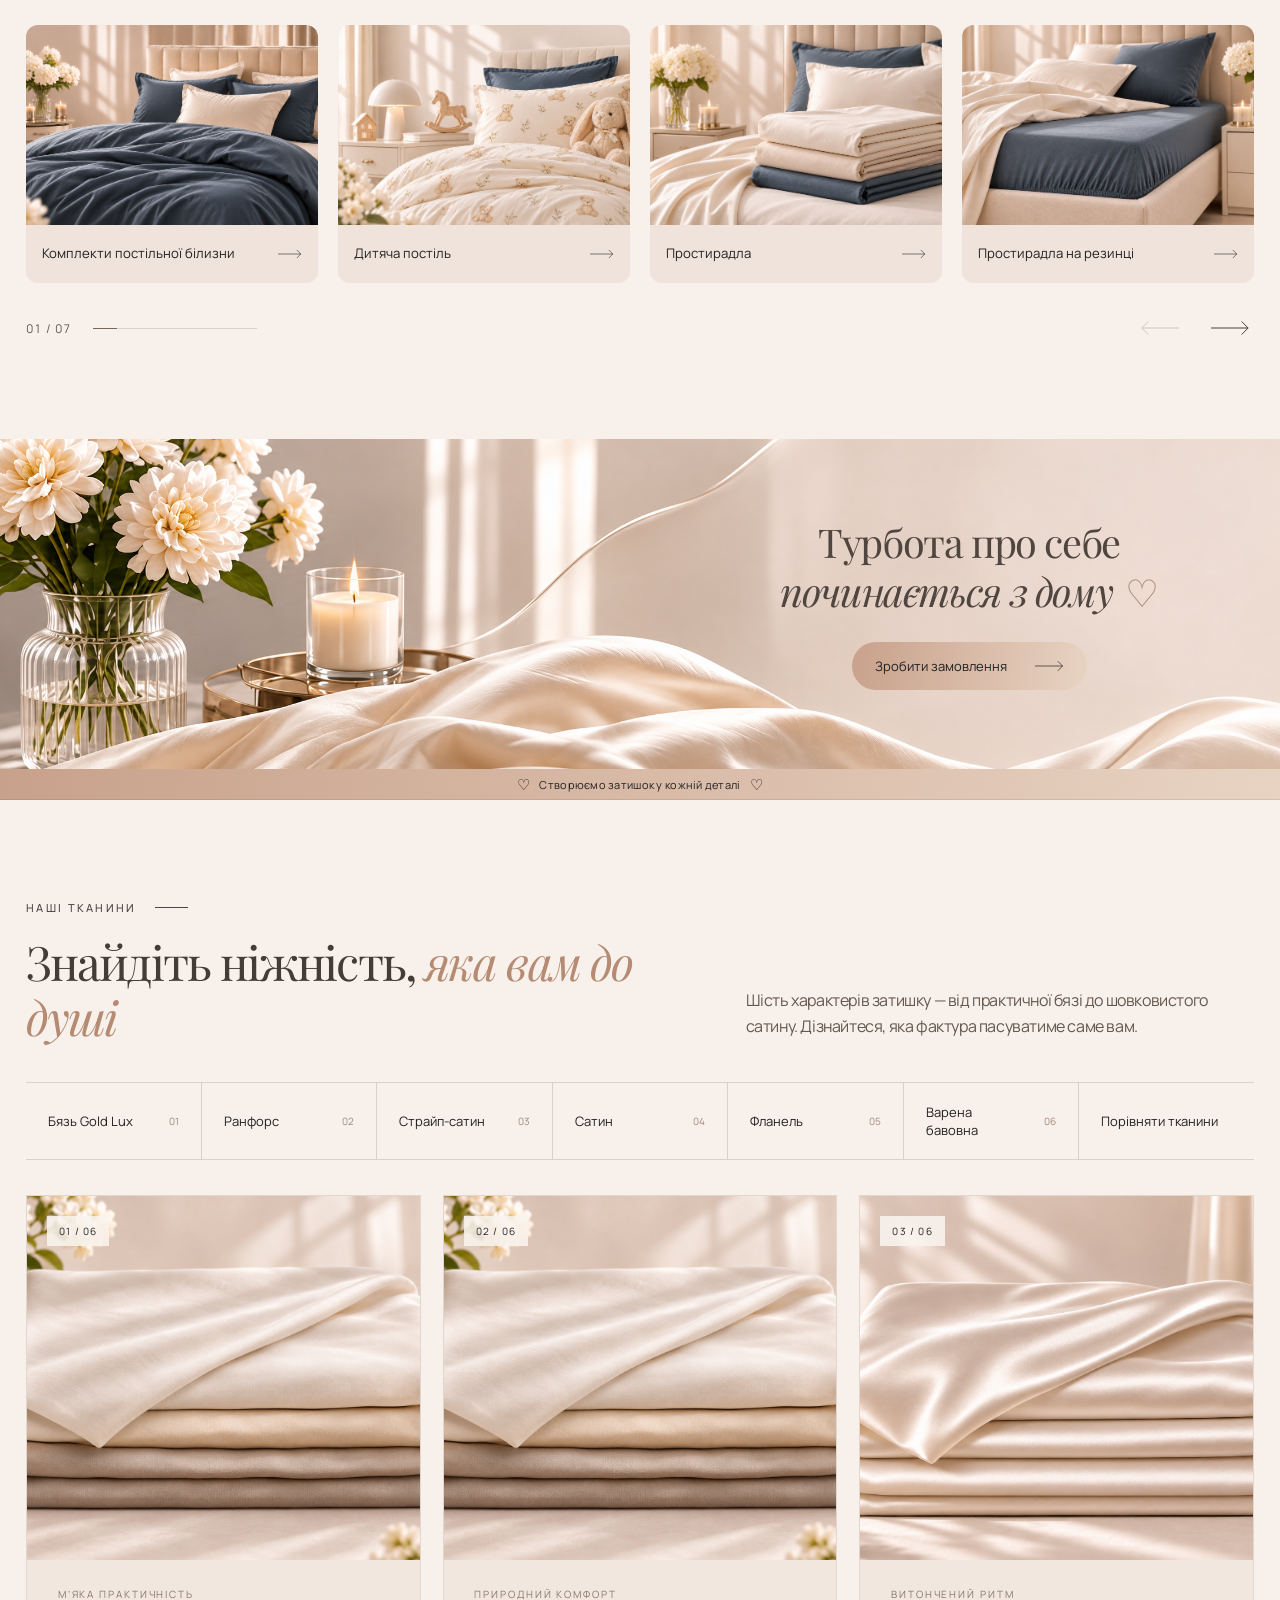
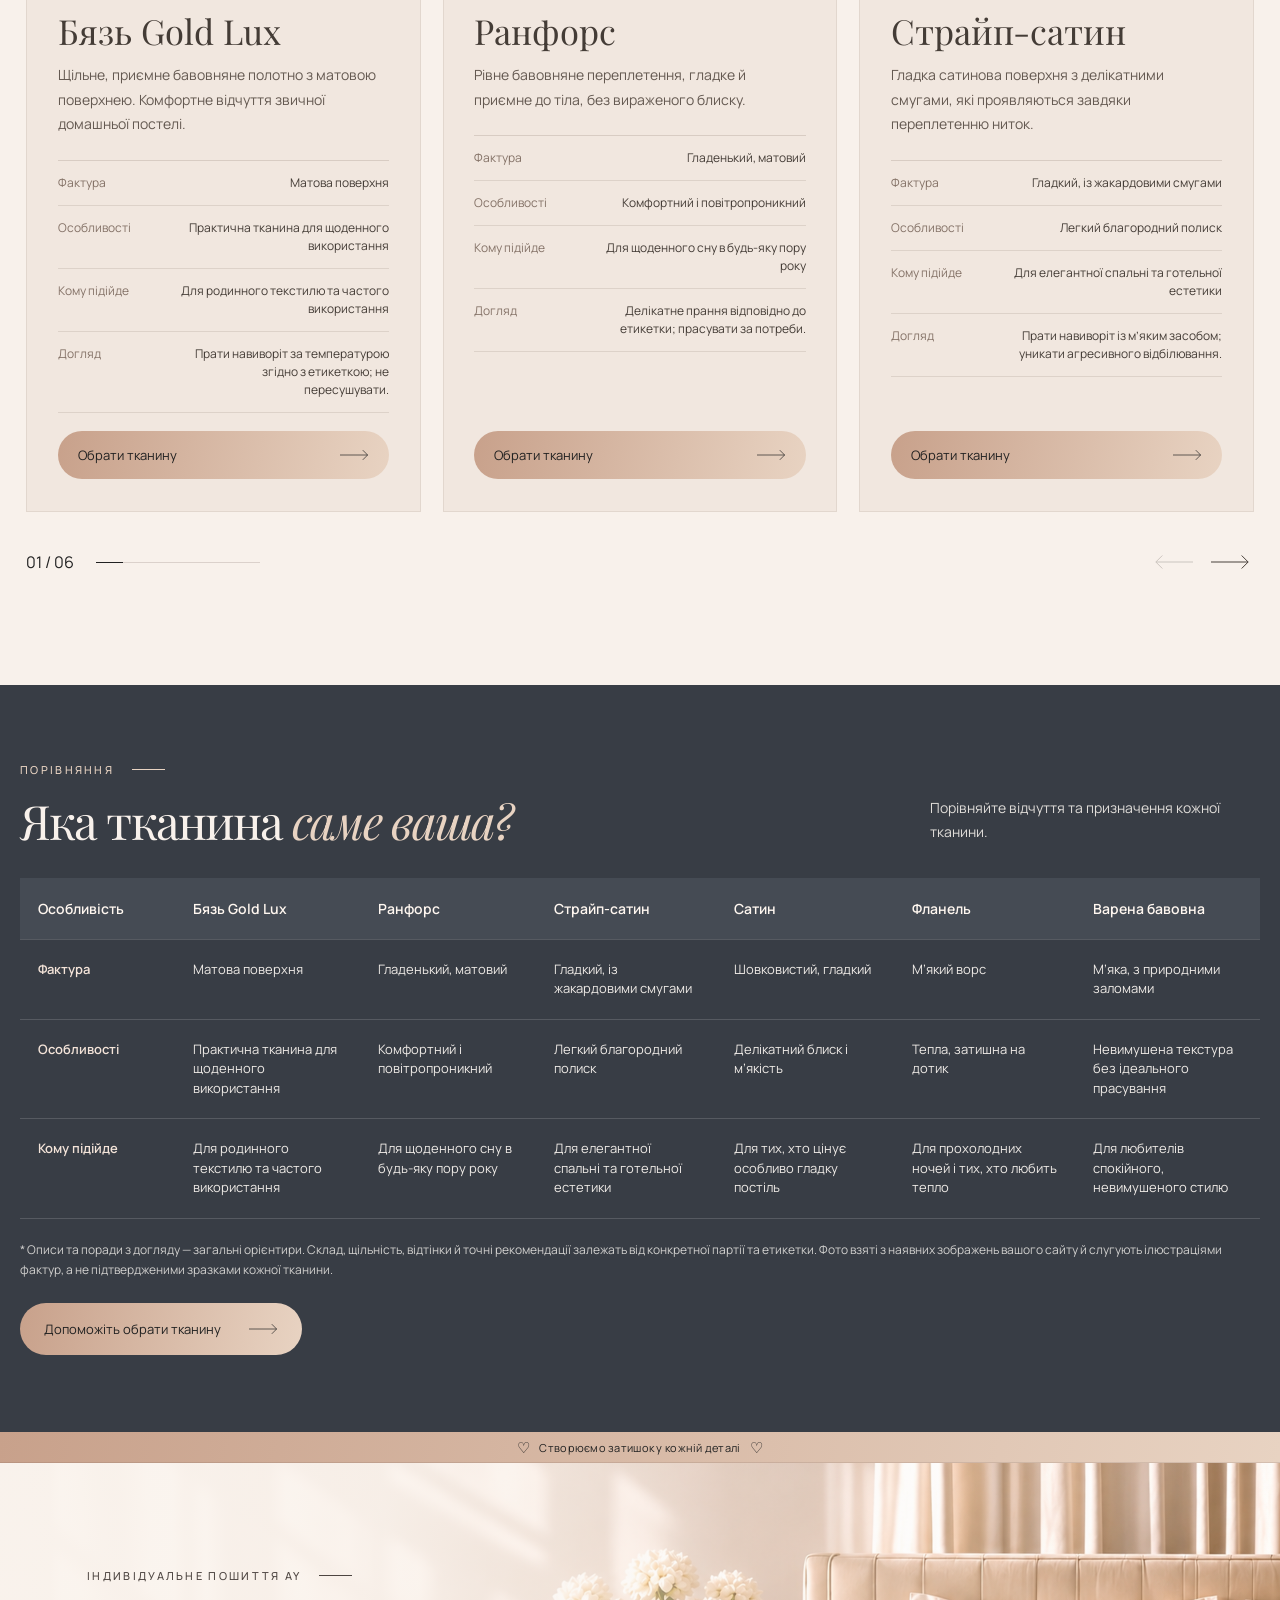
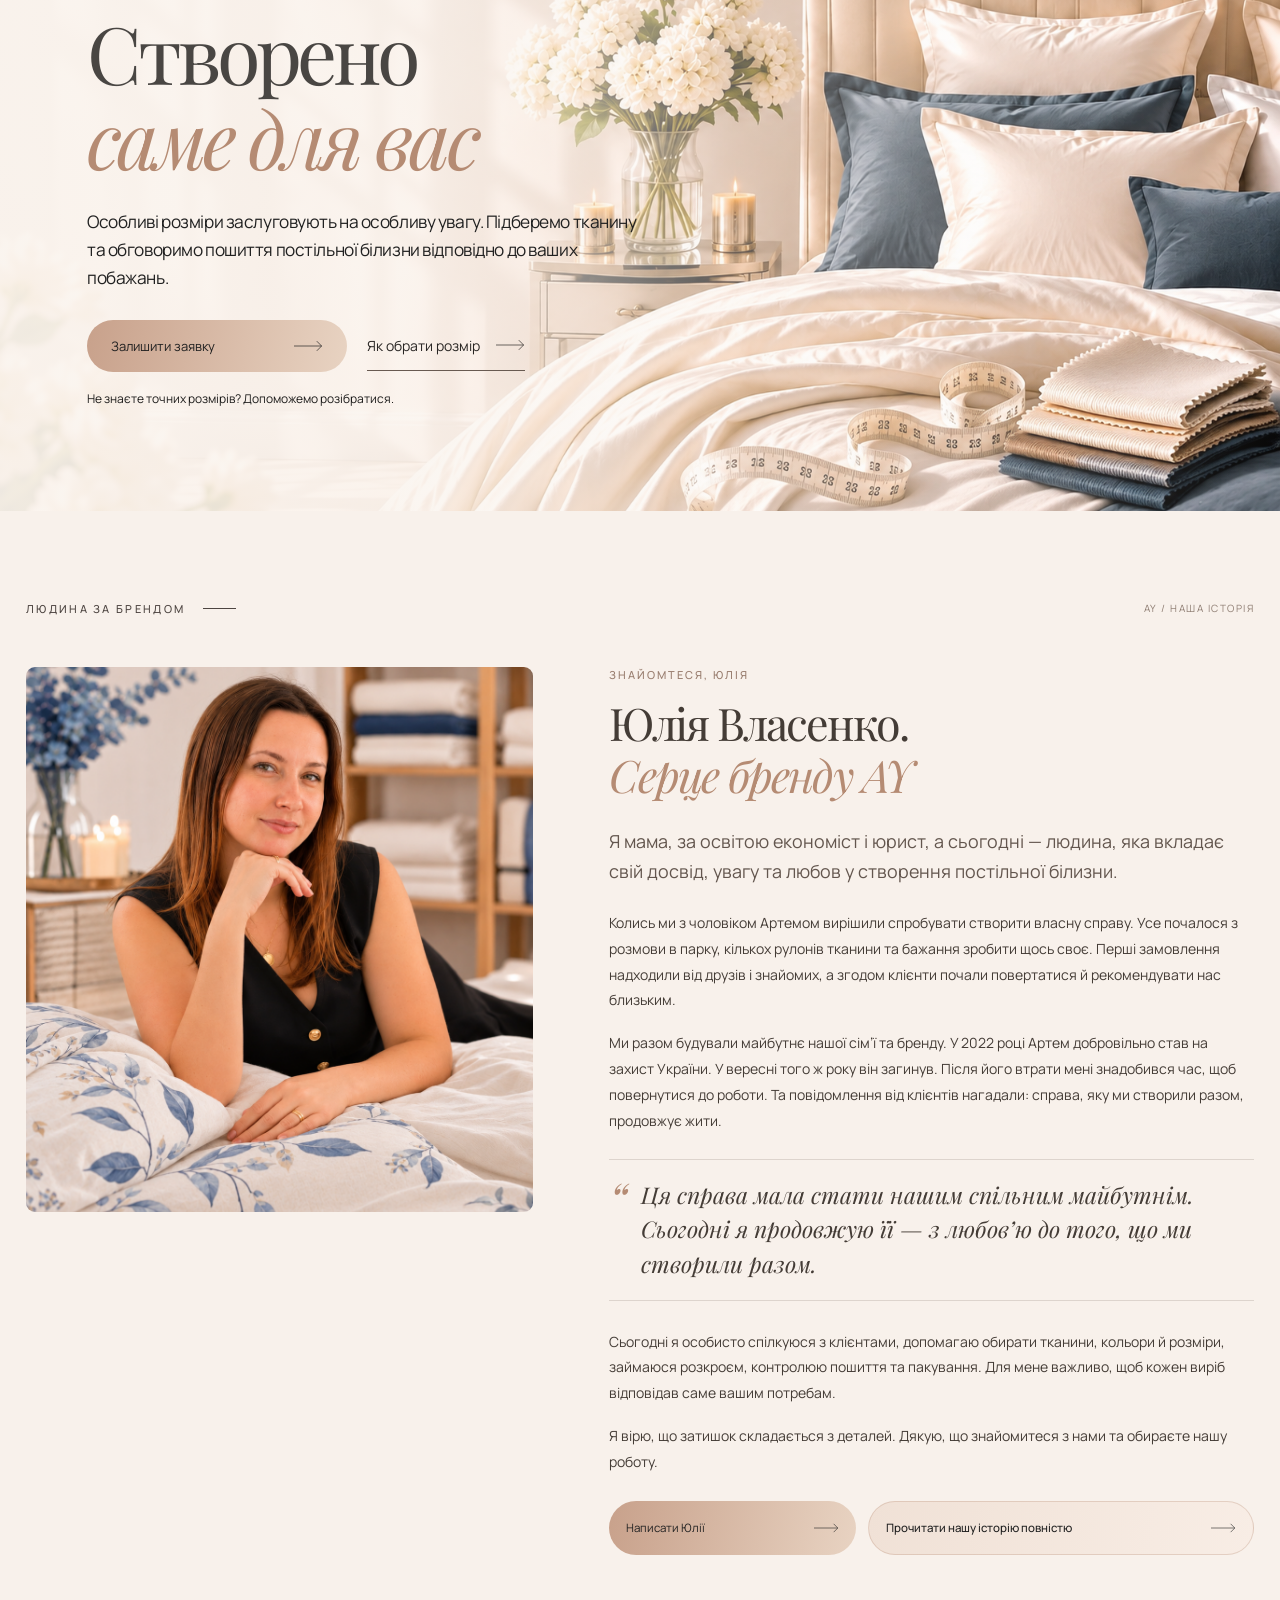
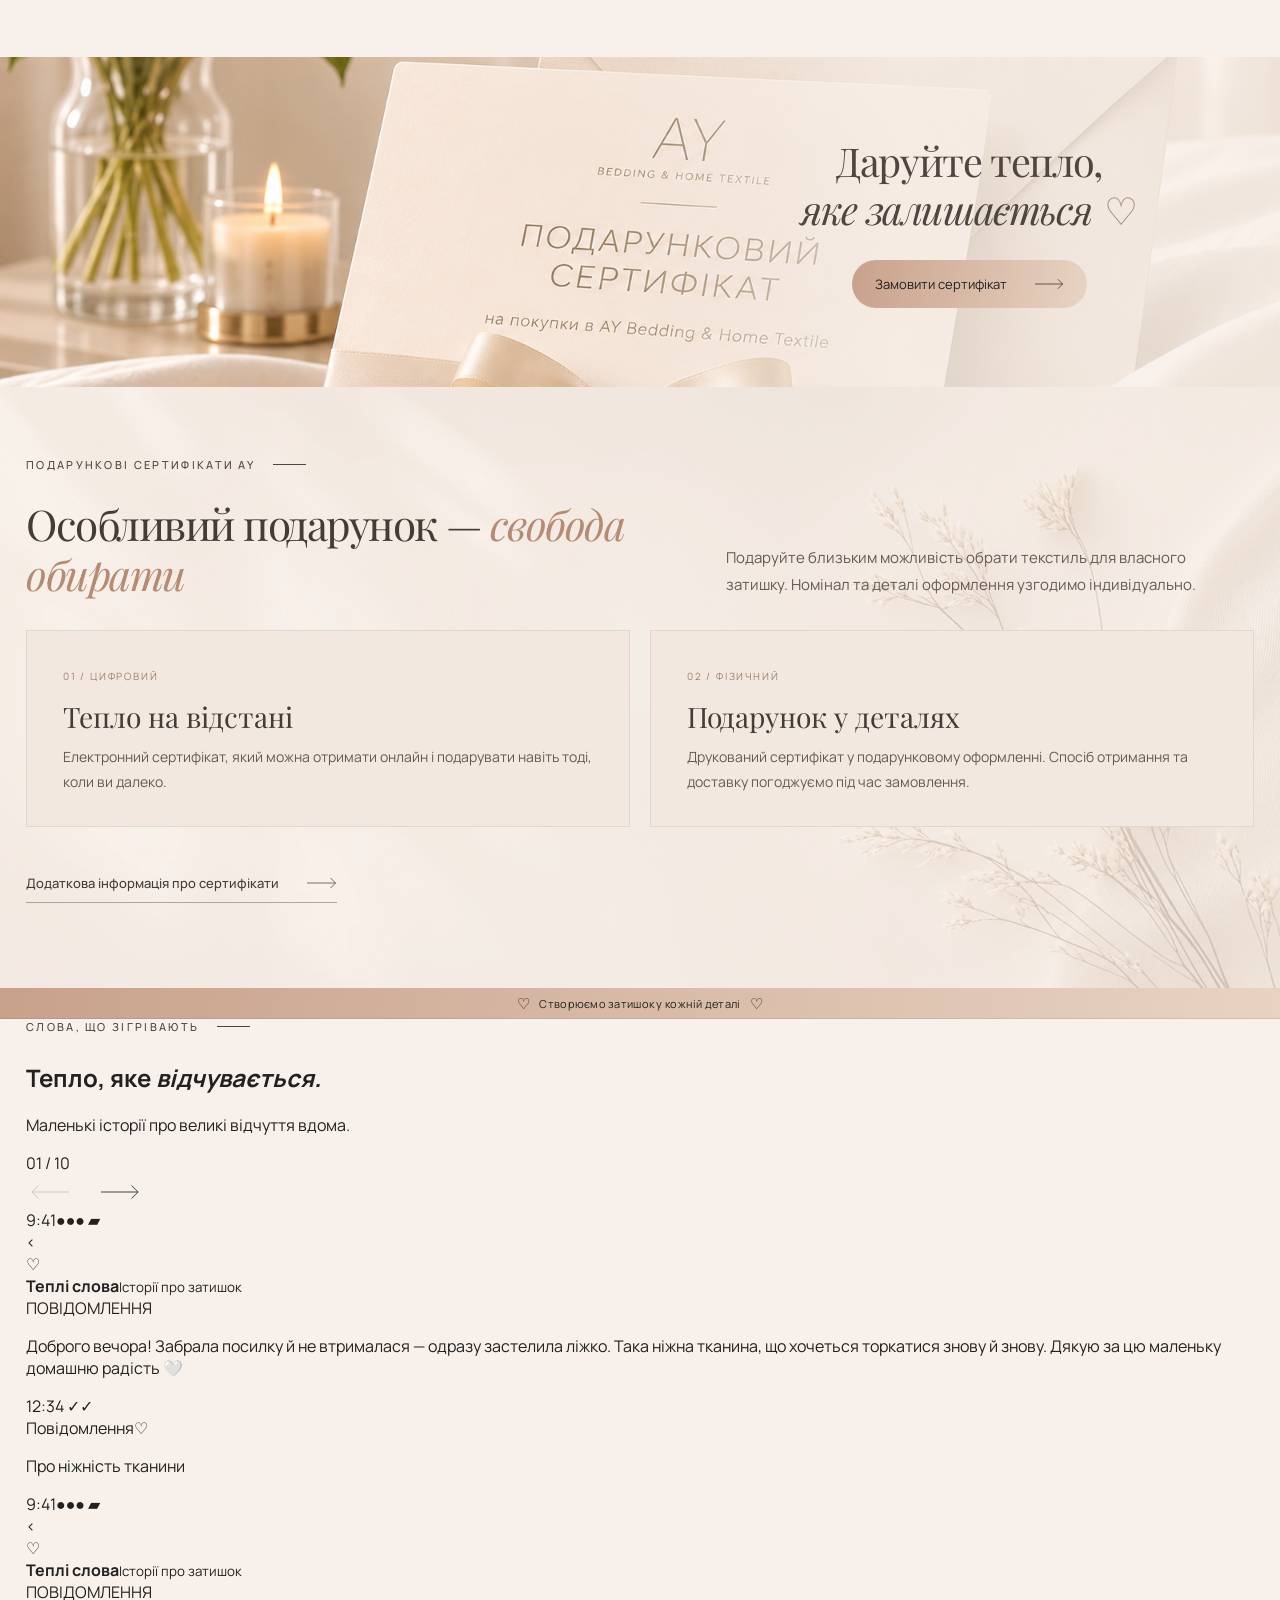
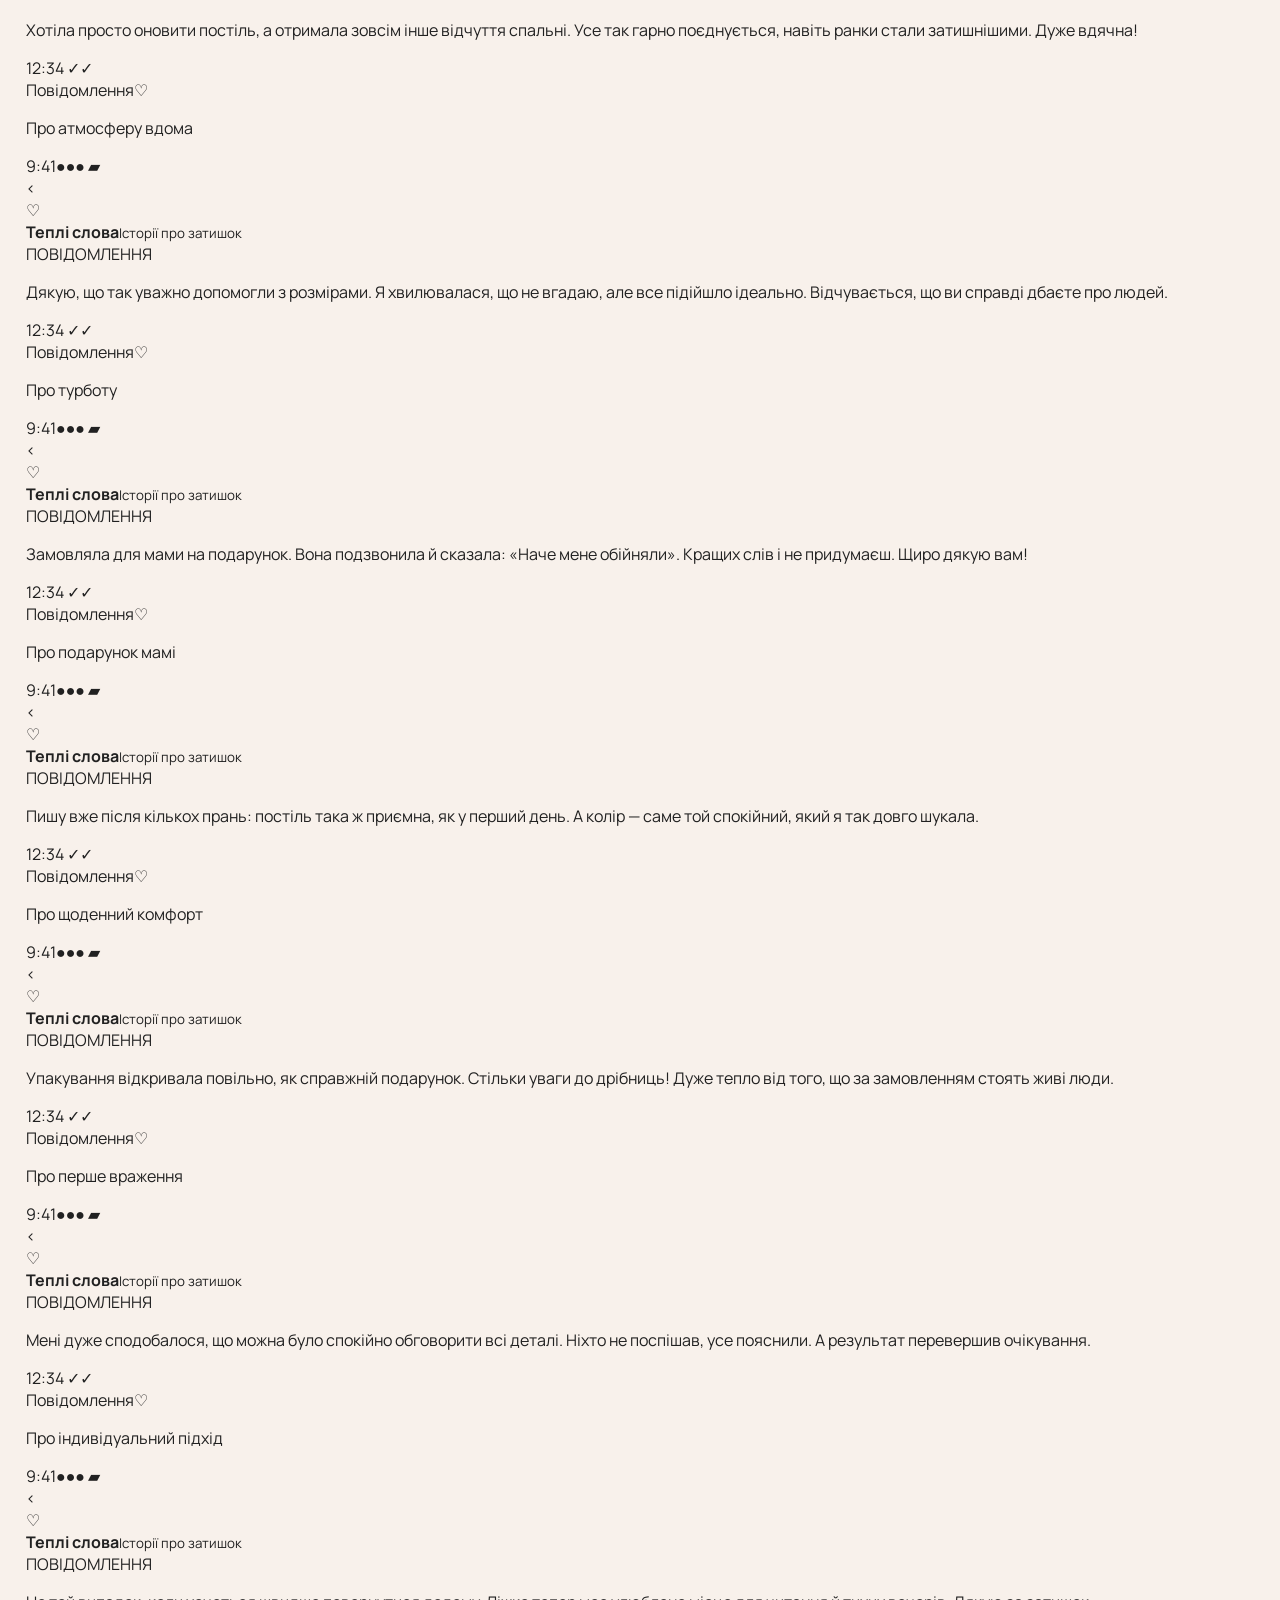
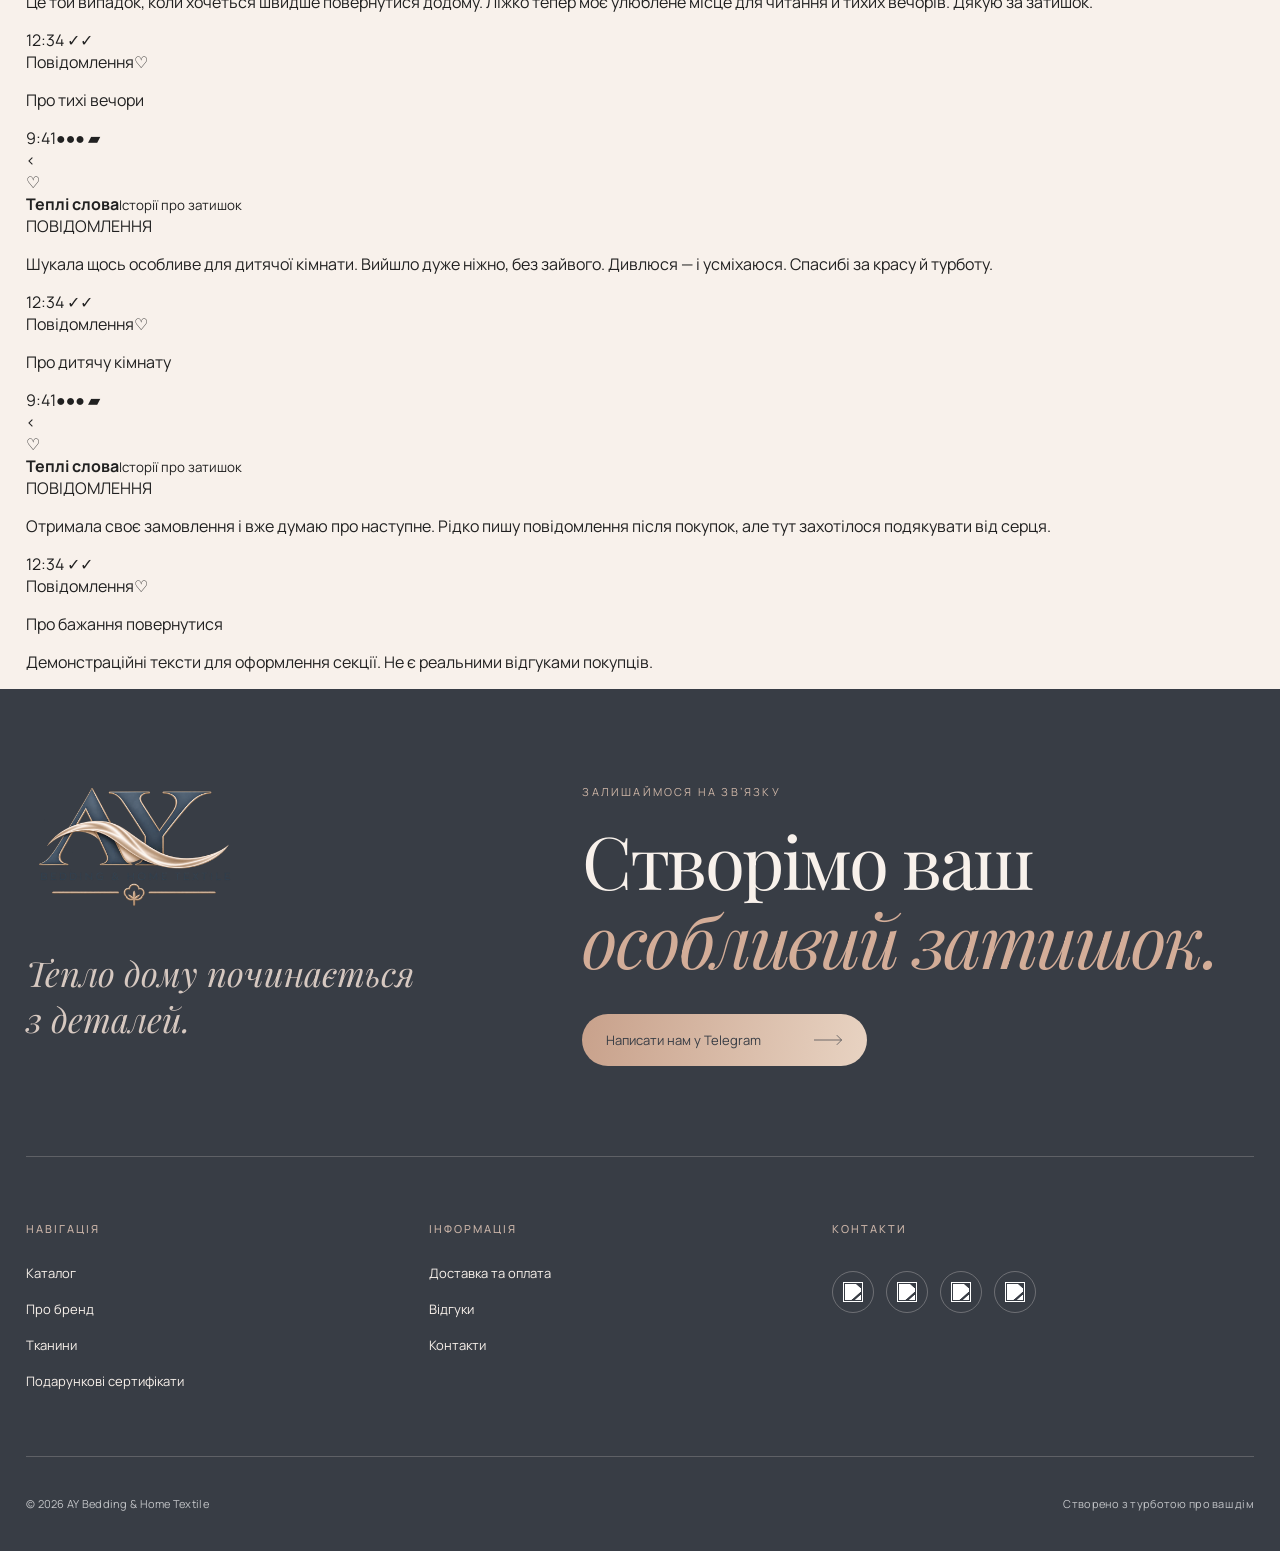
==== commit 44359d0a: "feat: add 10 illustrative warm messages in iPhone-style reviews carousel" ====
--- a/index.html
+++ b/index.html
@@ -1892,6 +1892,16 @@
         </a>
       </div>
     </dialog>
+  <section class="ay-reviews" id="reviews" aria-labelledby="ay-reviews-title"><div class="section-container"><div class="ay-reviews__heading"><div><div class="eyebrow"><span>СЛОВА, ЩО ЗІГРІВАЮТЬ</span><i></i></div><h2 id="ay-reviews-title">Тепло, яке <em>відчувається.</em></h2><p>Маленькі історії про великі відчуття вдома.</p></div><div class="ay-reviews__nav"><span class="ay-reviews__counter" aria-live="polite">01 / 10</span><span class="ay-reviews__progress"><span class="ay-reviews__progress-fill"></span></span><div class="catalog__controls"><button class="catalog__arrow catalog__arrow--prev ay-reviews__prev" type="button" aria-label="Попередній відгук" aria-controls="ay-reviews-track" disabled><svg aria-hidden="true" viewBox="0 0 42 16"><path d="M0 8h40m-7-7 7 7-7 7"></path></svg></button><button class="catalog__arrow catalog__arrow--next ay-reviews__next" type="button" aria-label="Наступний відгук" aria-controls="ay-reviews-track"><svg aria-hidden="true" viewBox="0 0 42 16"><path d="M0 8h40m-7-7 7 7-7 7"></path></svg></button></div></div></div><div class="ay-reviews__track" id="ay-reviews-track" tabindex="0" aria-label="Карусель історій про затишок"><article class="ay-reviews__phone" aria-label="Приклад повідомлення 1 з 10"><div class="ay-reviews__device"><div class="ay-reviews__screen"><div class="ay-reviews__status"><span>9:41</span><span>●●● ▰</span></div><div class="ay-reviews__island" aria-hidden="true"></div><div class="ay-reviews__chat-head"><span class="ay-reviews__back" aria-hidden="true">‹</span><div class="ay-reviews__avatar" aria-hidden="true">♡</div><div><strong>Теплі слова</strong><small>Історії про затишок</small></div></div><div class="ay-reviews__chat-body"><span class="ay-reviews__day">ПОВІДОМЛЕННЯ</span><div class="ay-reviews__bubble"><p>Доброго вечора! Забрала посилку й не втрималася — одразу застелила ліжко. Така ніжна тканина, що хочеться торкатися знову й знову. Дякую за цю маленьку домашню радість 🤍</p><span class="ay-reviews__time">12:34 ✓✓</span></div></div><div class="ay-reviews__chat-bottom" aria-hidden="true"><span>Повідомлення</span><span>♡</span></div></div></div><p class="ay-reviews__label">Про ніжність тканини</p></article>
+<article class="ay-reviews__phone" aria-label="Приклад повідомлення 2 з 10"><div class="ay-reviews__device"><div class="ay-reviews__screen"><div class="ay-reviews__status"><span>9:41</span><span>●●● ▰</span></div><div class="ay-reviews__island" aria-hidden="true"></div><div class="ay-reviews__chat-head"><span class="ay-reviews__back" aria-hidden="true">‹</span><div class="ay-reviews__avatar" aria-hidden="true">♡</div><div><strong>Теплі слова</strong><small>Історії про затишок</small></div></div><div class="ay-reviews__chat-body"><span class="ay-reviews__day">ПОВІДОМЛЕННЯ</span><div class="ay-reviews__bubble"><p>Хотіла просто оновити постіль, а отримала зовсім інше відчуття спальні. Усе так гарно поєднується, навіть ранки стали затишнішими. Дуже вдячна!</p><span class="ay-reviews__time">12:34 ✓✓</span></div></div><div class="ay-reviews__chat-bottom" aria-hidden="true"><span>Повідомлення</span><span>♡</span></div></div></div><p class="ay-reviews__label">Про атмосферу вдома</p></article>
+<article class="ay-reviews__phone" aria-label="Приклад повідомлення 3 з 10"><div class="ay-reviews__device"><div class="ay-reviews__screen"><div class="ay-reviews__status"><span>9:41</span><span>●●● ▰</span></div><div class="ay-reviews__island" aria-hidden="true"></div><div class="ay-reviews__chat-head"><span class="ay-reviews__back" aria-hidden="true">‹</span><div class="ay-reviews__avatar" aria-hidden="true">♡</div><div><strong>Теплі слова</strong><small>Історії про затишок</small></div></div><div class="ay-reviews__chat-body"><span class="ay-reviews__day">ПОВІДОМЛЕННЯ</span><div class="ay-reviews__bubble"><p>Дякую, що так уважно допомогли з розмірами. Я хвилювалася, що не вгадаю, але все підійшло ідеально. Відчувається, що ви справді дбаєте про людей.</p><span class="ay-reviews__time">12:34 ✓✓</span></div></div><div class="ay-reviews__chat-bottom" aria-hidden="true"><span>Повідомлення</span><span>♡</span></div></div></div><p class="ay-reviews__label">Про турботу</p></article>
+<article class="ay-reviews__phone" aria-label="Приклад повідомлення 4 з 10"><div class="ay-reviews__device"><div class="ay-reviews__screen"><div class="ay-reviews__status"><span>9:41</span><span>●●● ▰</span></div><div class="ay-reviews__island" aria-hidden="true"></div><div class="ay-reviews__chat-head"><span class="ay-reviews__back" aria-hidden="true">‹</span><div class="ay-reviews__avatar" aria-hidden="true">♡</div><div><strong>Теплі слова</strong><small>Історії про затишок</small></div></div><div class="ay-reviews__chat-body"><span class="ay-reviews__day">ПОВІДОМЛЕННЯ</span><div class="ay-reviews__bubble"><p>Замовляла для мами на подарунок. Вона подзвонила й сказала: «Наче мене обійняли». Кращих слів і не придумаєш. Щиро дякую вам!</p><span class="ay-reviews__time">12:34 ✓✓</span></div></div><div class="ay-reviews__chat-bottom" aria-hidden="true"><span>Повідомлення</span><span>♡</span></div></div></div><p class="ay-reviews__label">Про подарунок мамі</p></article>
+<article class="ay-reviews__phone" aria-label="Приклад повідомлення 5 з 10"><div class="ay-reviews__device"><div class="ay-reviews__screen"><div class="ay-reviews__status"><span>9:41</span><span>●●● ▰</span></div><div class="ay-reviews__island" aria-hidden="true"></div><div class="ay-reviews__chat-head"><span class="ay-reviews__back" aria-hidden="true">‹</span><div class="ay-reviews__avatar" aria-hidden="true">♡</div><div><strong>Теплі слова</strong><small>Історії про затишок</small></div></div><div class="ay-reviews__chat-body"><span class="ay-reviews__day">ПОВІДОМЛЕННЯ</span><div class="ay-reviews__bubble"><p>Пишу вже після кількох прань: постіль така ж приємна, як у перший день. А колір — саме той спокійний, який я так довго шукала.</p><span class="ay-reviews__time">12:34 ✓✓</span></div></div><div class="ay-reviews__chat-bottom" aria-hidden="true"><span>Повідомлення</span><span>♡</span></div></div></div><p class="ay-reviews__label">Про щоденний комфорт</p></article>
+<article class="ay-reviews__phone" aria-label="Приклад повідомлення 6 з 10"><div class="ay-reviews__device"><div class="ay-reviews__screen"><div class="ay-reviews__status"><span>9:41</span><span>●●● ▰</span></div><div class="ay-reviews__island" aria-hidden="true"></div><div class="ay-reviews__chat-head"><span class="ay-reviews__back" aria-hidden="true">‹</span><div class="ay-reviews__avatar" aria-hidden="true">♡</div><div><strong>Теплі слова</strong><small>Історії про затишок</small></div></div><div class="ay-reviews__chat-body"><span class="ay-reviews__day">ПОВІДОМЛЕННЯ</span><div class="ay-reviews__bubble"><p>Упакування відкривала повільно, як справжній подарунок. Стільки уваги до дрібниць! Дуже тепло від того, що за замовленням стоять живі люди.</p><span class="ay-reviews__time">12:34 ✓✓</span></div></div><div class="ay-reviews__chat-bottom" aria-hidden="true"><span>Повідомлення</span><span>♡</span></div></div></div><p class="ay-reviews__label">Про перше враження</p></article>
+<article class="ay-reviews__phone" aria-label="Приклад повідомлення 7 з 10"><div class="ay-reviews__device"><div class="ay-reviews__screen"><div class="ay-reviews__status"><span>9:41</span><span>●●● ▰</span></div><div class="ay-reviews__island" aria-hidden="true"></div><div class="ay-reviews__chat-head"><span class="ay-reviews__back" aria-hidden="true">‹</span><div class="ay-reviews__avatar" aria-hidden="true">♡</div><div><strong>Теплі слова</strong><small>Історії про затишок</small></div></div><div class="ay-reviews__chat-body"><span class="ay-reviews__day">ПОВІДОМЛЕННЯ</span><div class="ay-reviews__bubble"><p>Мені дуже сподобалося, що можна було спокійно обговорити всі деталі. Ніхто не поспішав, усе пояснили. А результат перевершив очікування.</p><span class="ay-reviews__time">12:34 ✓✓</span></div></div><div class="ay-reviews__chat-bottom" aria-hidden="true"><span>Повідомлення</span><span>♡</span></div></div></div><p class="ay-reviews__label">Про індивідуальний підхід</p></article>
+<article class="ay-reviews__phone" aria-label="Приклад повідомлення 8 з 10"><div class="ay-reviews__device"><div class="ay-reviews__screen"><div class="ay-reviews__status"><span>9:41</span><span>●●● ▰</span></div><div class="ay-reviews__island" aria-hidden="true"></div><div class="ay-reviews__chat-head"><span class="ay-reviews__back" aria-hidden="true">‹</span><div class="ay-reviews__avatar" aria-hidden="true">♡</div><div><strong>Теплі слова</strong><small>Історії про затишок</small></div></div><div class="ay-reviews__chat-body"><span class="ay-reviews__day">ПОВІДОМЛЕННЯ</span><div class="ay-reviews__bubble"><p>Це той випадок, коли хочеться швидше повернутися додому. Ліжко тепер моє улюблене місце для читання й тихих вечорів. Дякую за затишок.</p><span class="ay-reviews__time">12:34 ✓✓</span></div></div><div class="ay-reviews__chat-bottom" aria-hidden="true"><span>Повідомлення</span><span>♡</span></div></div></div><p class="ay-reviews__label">Про тихі вечори</p></article>
+<article class="ay-reviews__phone" aria-label="Приклад повідомлення 9 з 10"><div class="ay-reviews__device"><div class="ay-reviews__screen"><div class="ay-reviews__status"><span>9:41</span><span>●●● ▰</span></div><div class="ay-reviews__island" aria-hidden="true"></div><div class="ay-reviews__chat-head"><span class="ay-reviews__back" aria-hidden="true">‹</span><div class="ay-reviews__avatar" aria-hidden="true">♡</div><div><strong>Теплі слова</strong><small>Історії про затишок</small></div></div><div class="ay-reviews__chat-body"><span class="ay-reviews__day">ПОВІДОМЛЕННЯ</span><div class="ay-reviews__bubble"><p>Шукала щось особливе для дитячої кімнати. Вийшло дуже ніжно, без зайвого. Дивлюся — і усміхаюся. Спасибі за красу й турботу.</p><span class="ay-reviews__time">12:34 ✓✓</span></div></div><div class="ay-reviews__chat-bottom" aria-hidden="true"><span>Повідомлення</span><span>♡</span></div></div></div><p class="ay-reviews__label">Про дитячу кімнату</p></article>
+<article class="ay-reviews__phone" aria-label="Приклад повідомлення 10 з 10"><div class="ay-reviews__device"><div class="ay-reviews__screen"><div class="ay-reviews__status"><span>9:41</span><span>●●● ▰</span></div><div class="ay-reviews__island" aria-hidden="true"></div><div class="ay-reviews__chat-head"><span class="ay-reviews__back" aria-hidden="true">‹</span><div class="ay-reviews__avatar" aria-hidden="true">♡</div><div><strong>Теплі слова</strong><small>Історії про затишок</small></div></div><div class="ay-reviews__chat-body"><span class="ay-reviews__day">ПОВІДОМЛЕННЯ</span><div class="ay-reviews__bubble"><p>Отримала своє замовлення і вже думаю про наступне. Рідко пишу повідомлення після покупок, але тут захотілося подякувати від серця.</p><span class="ay-reviews__time">12:34 ✓✓</span></div></div><div class="ay-reviews__chat-bottom" aria-hidden="true"><span>Повідомлення</span><span>♡</span></div></div></div><p class="ay-reviews__label">Про бажання повернутися</p></article></div><p class="ay-reviews__disclaimer">Демонстраційні тексти для оформлення секції. Не є реальними відгуками покупців.</p></div></section>
   <footer class="ay-site-footer" id="site-footer">
   <div class="section-container">
     <div class="ay-site-footer__top">
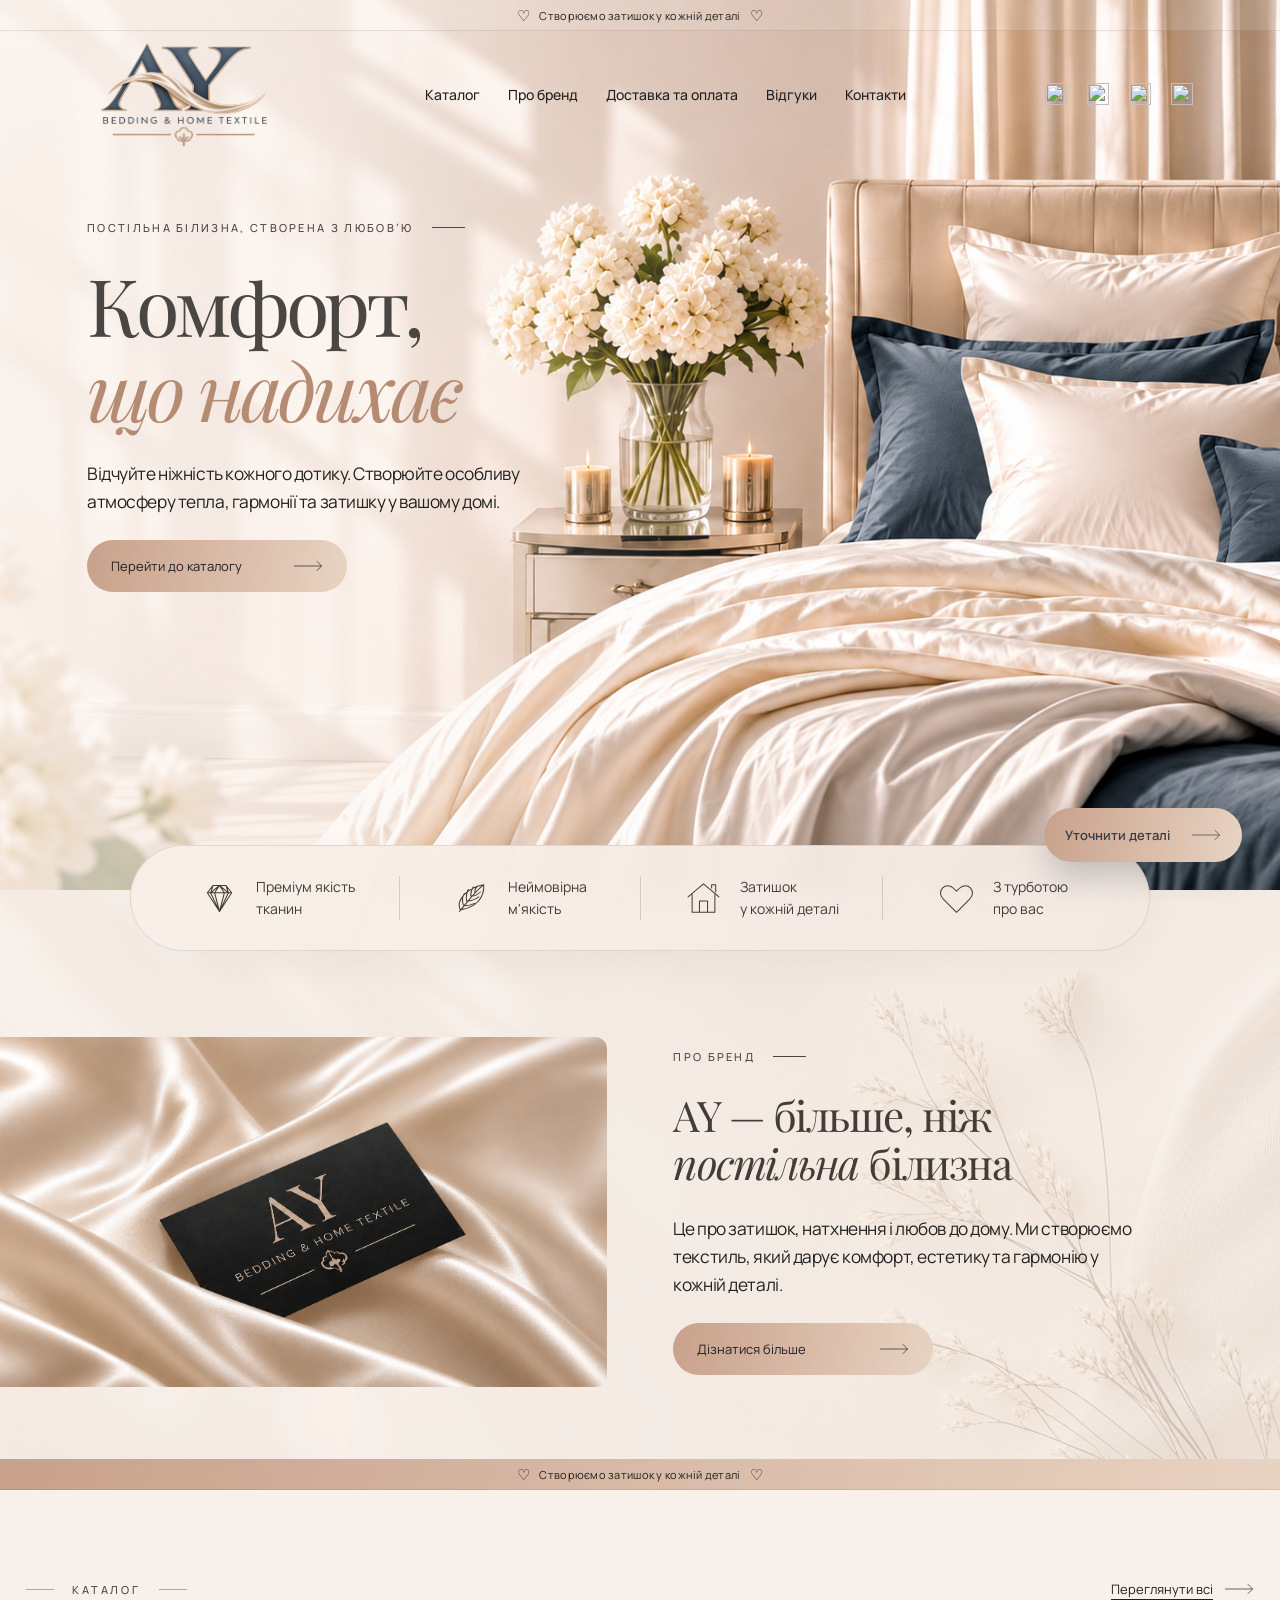
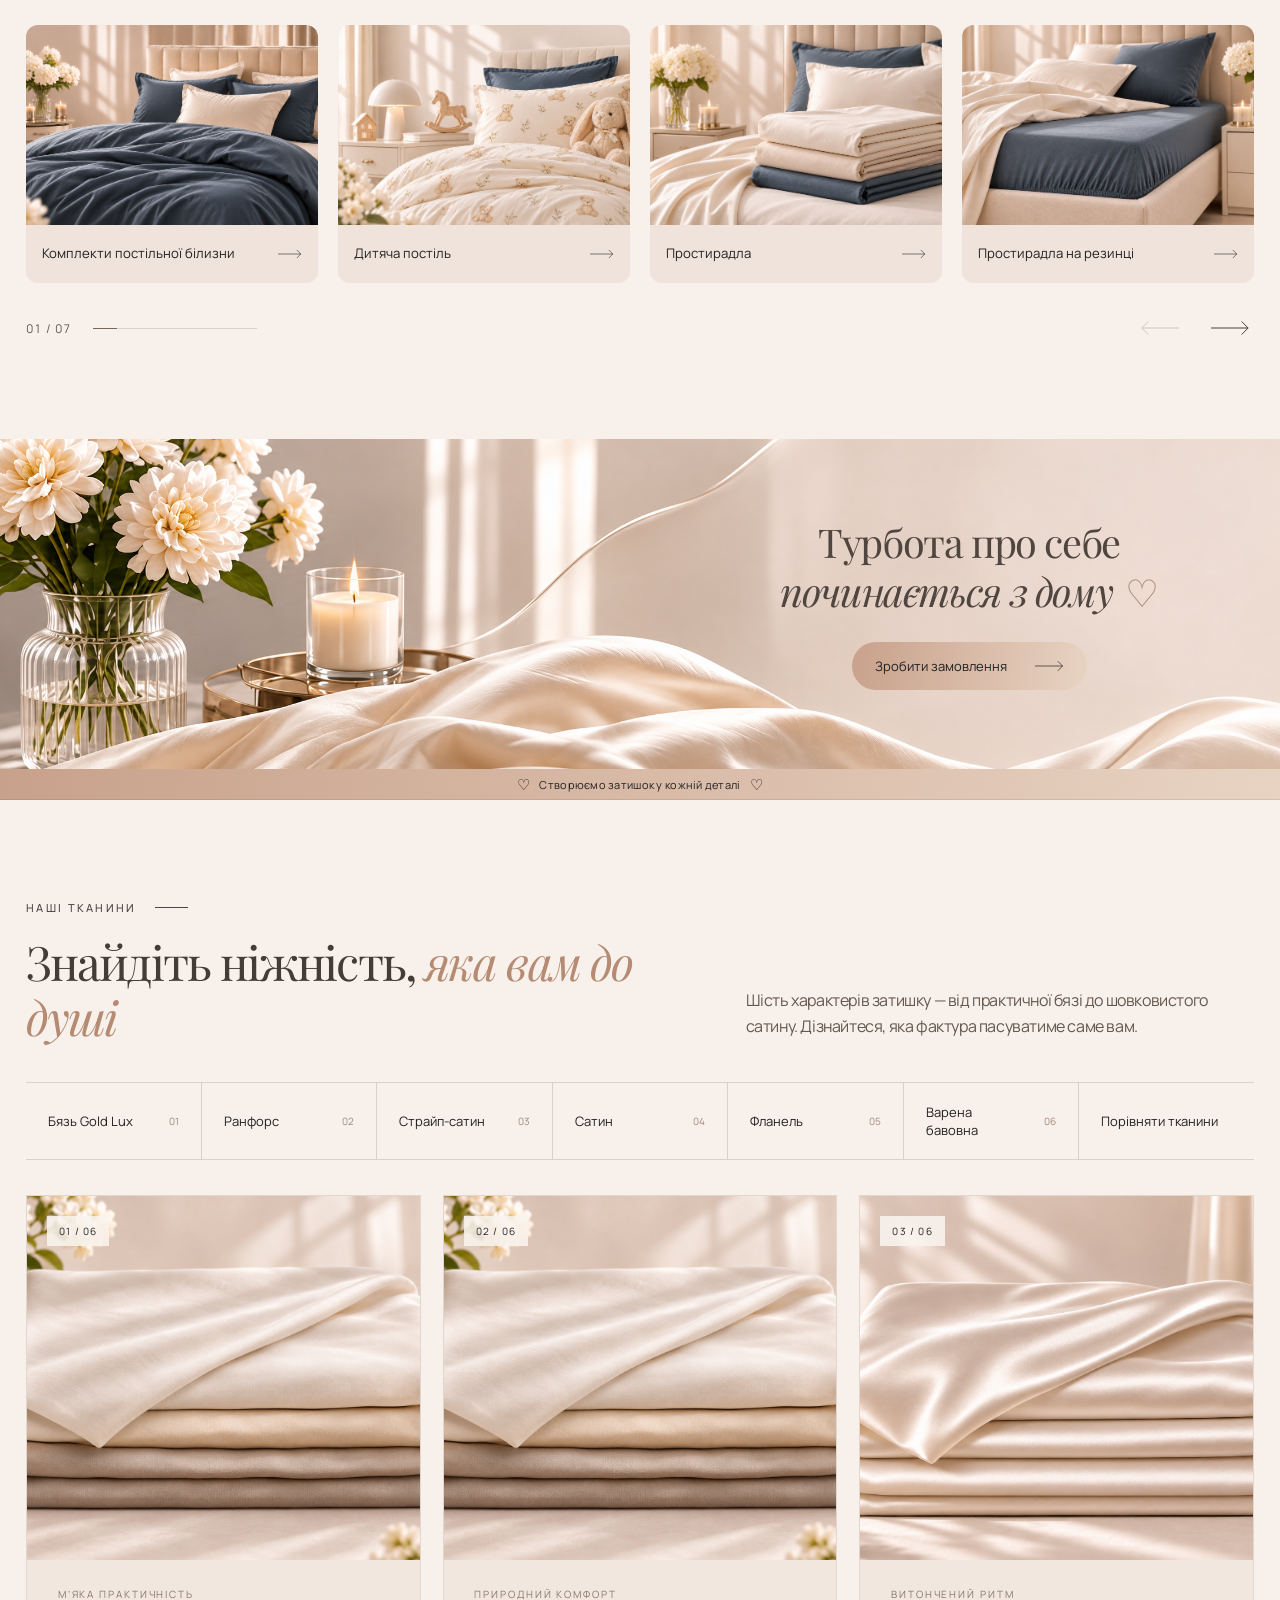
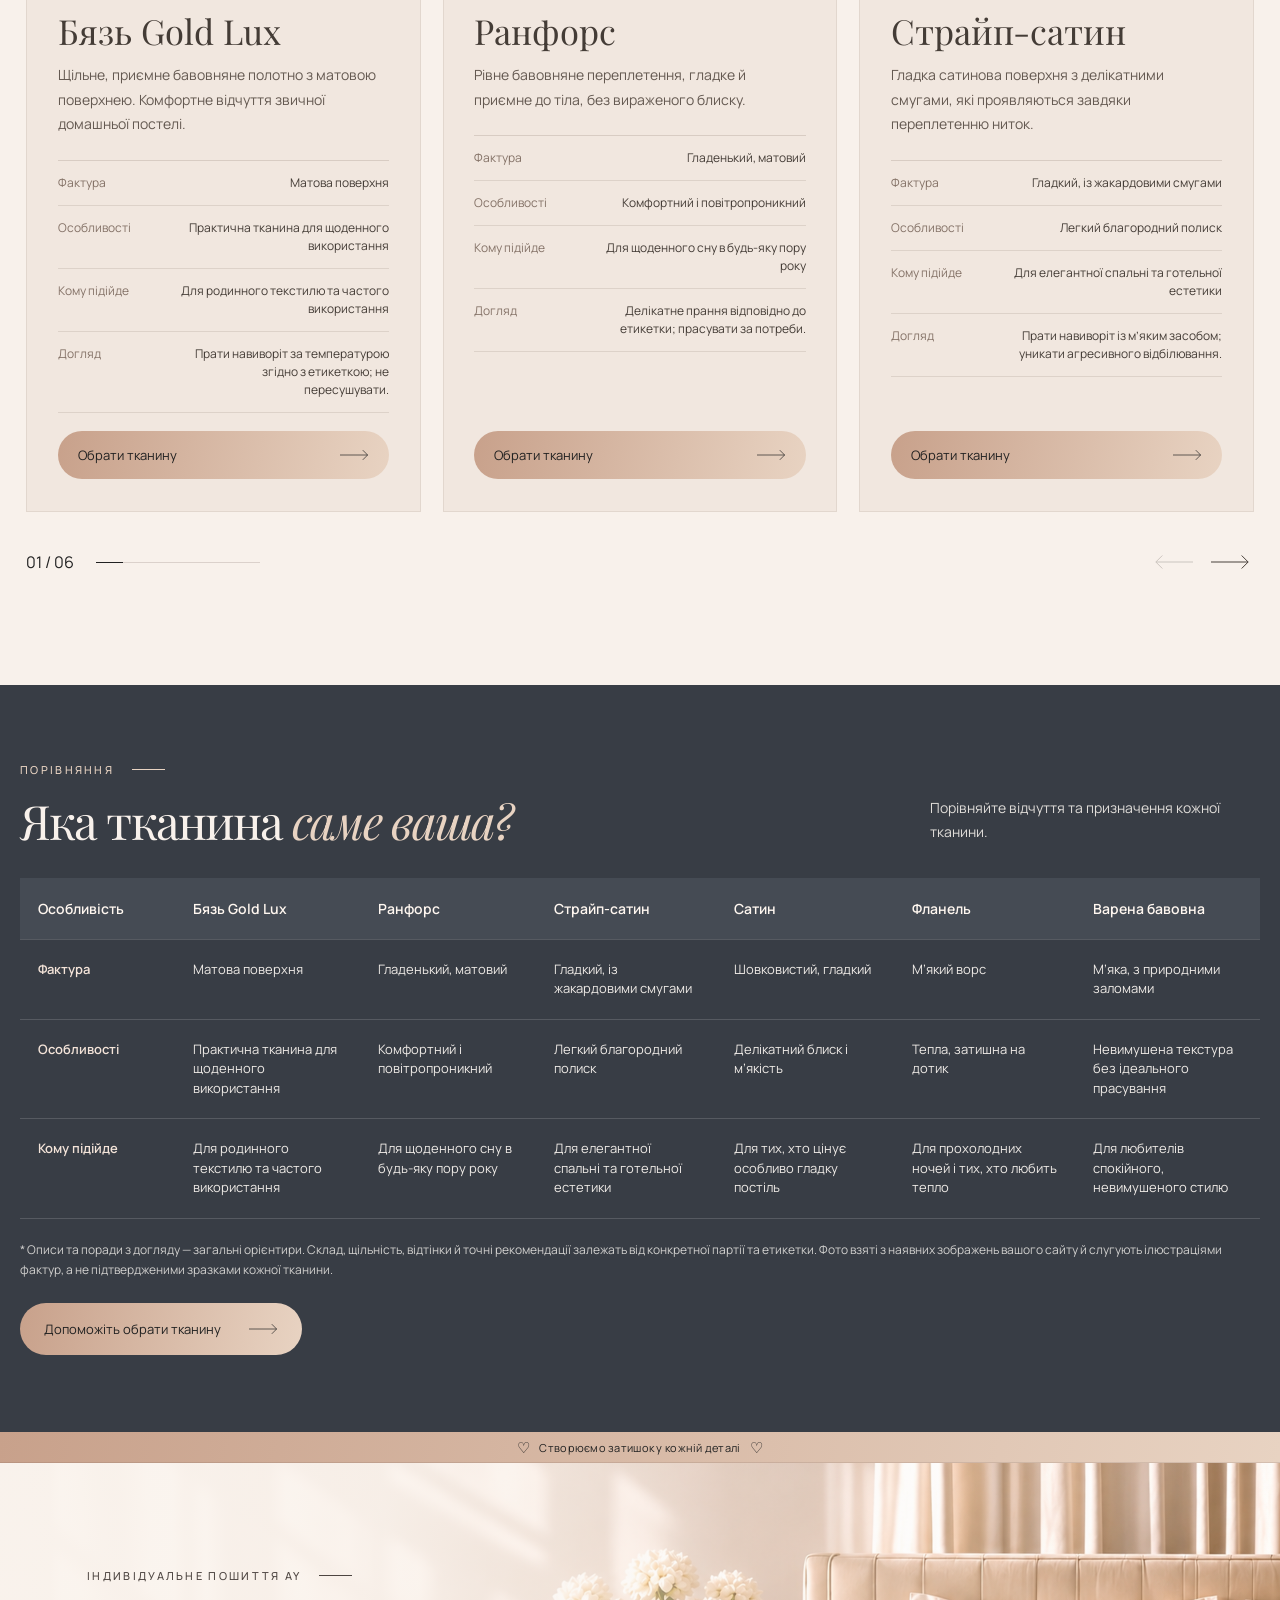
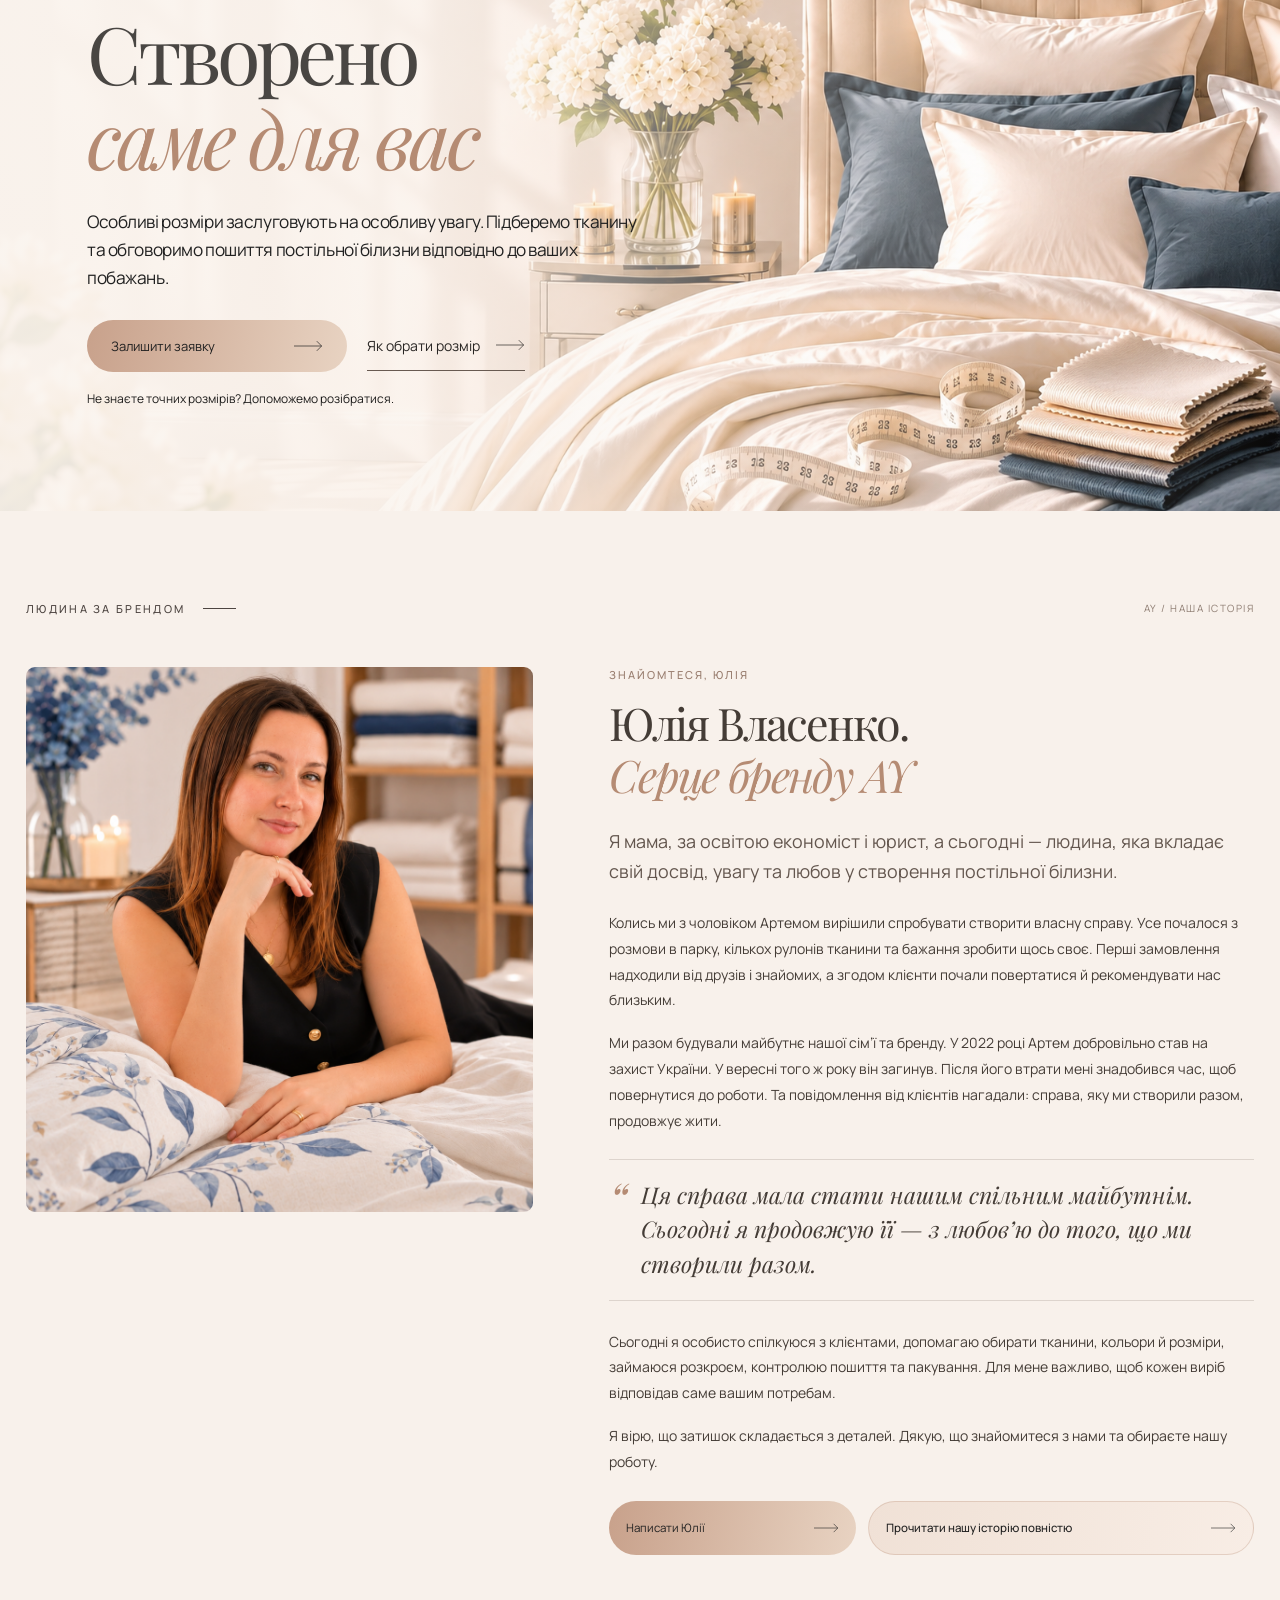
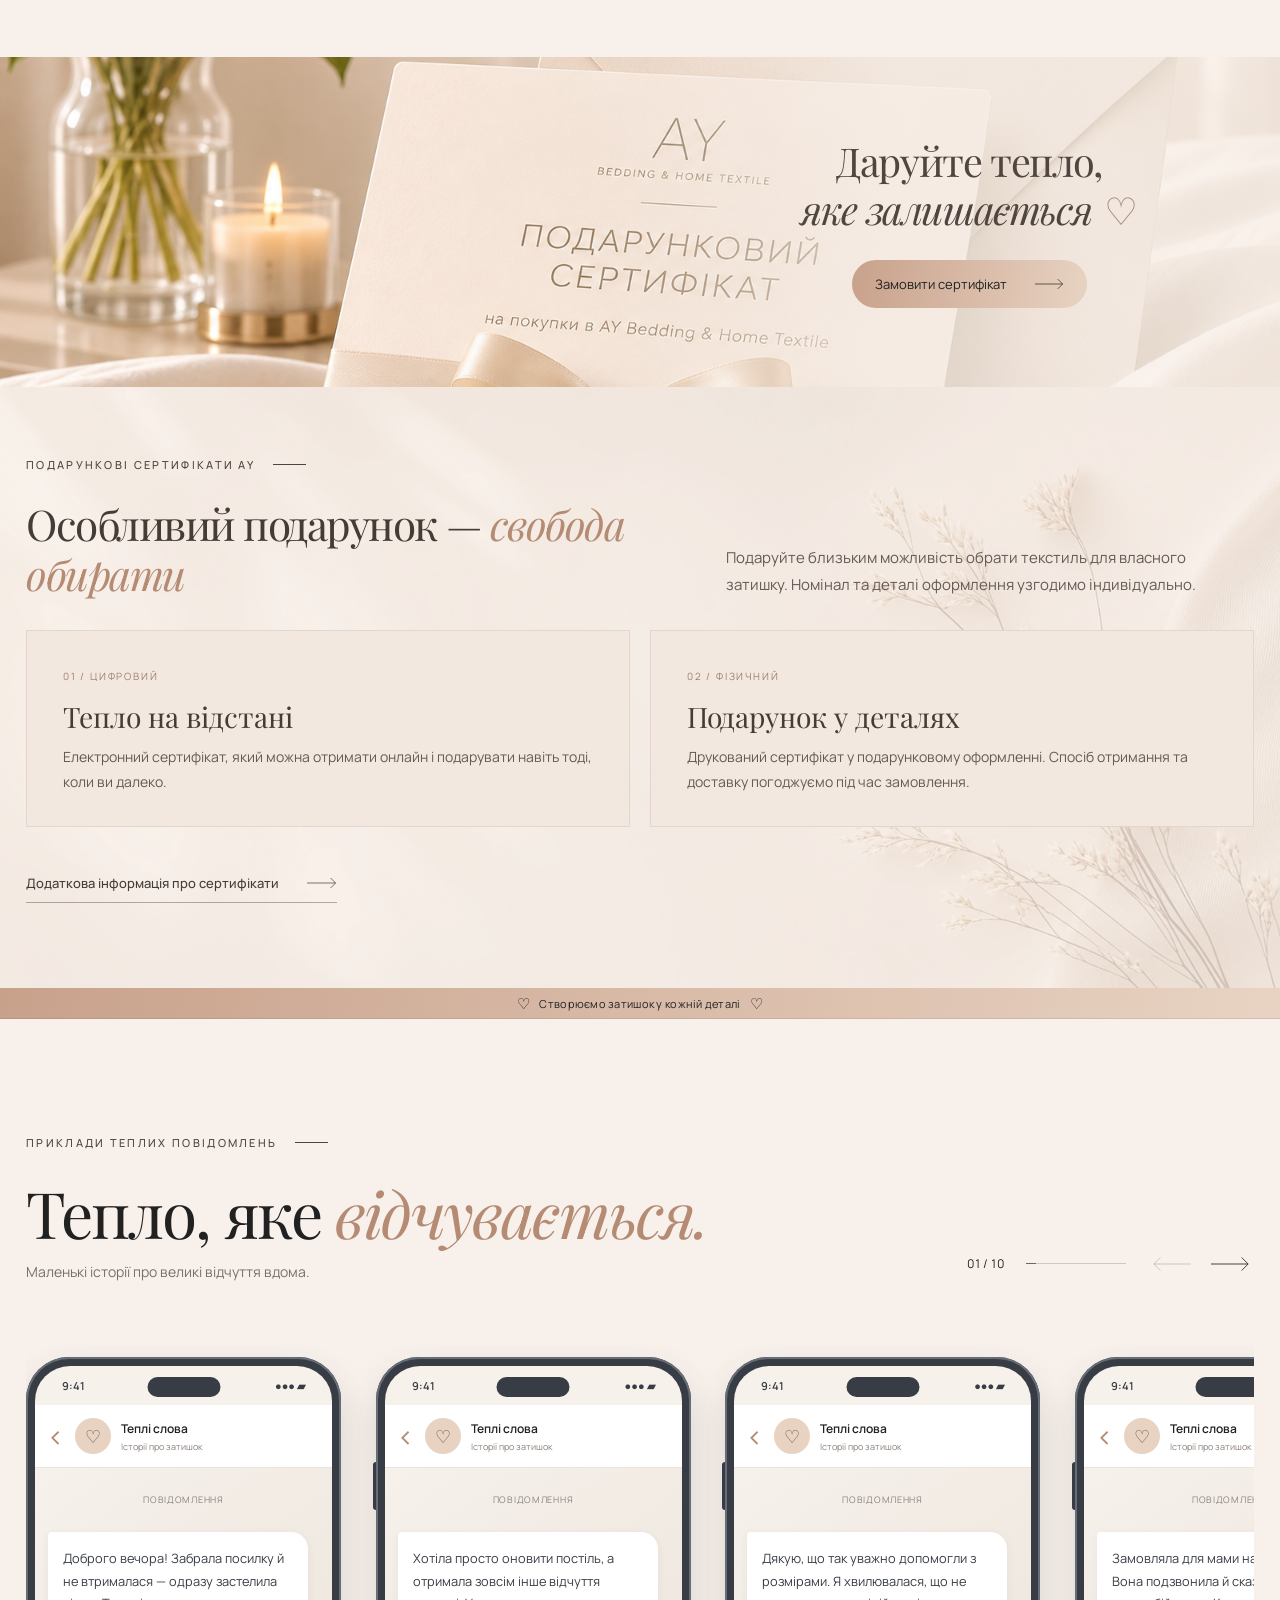
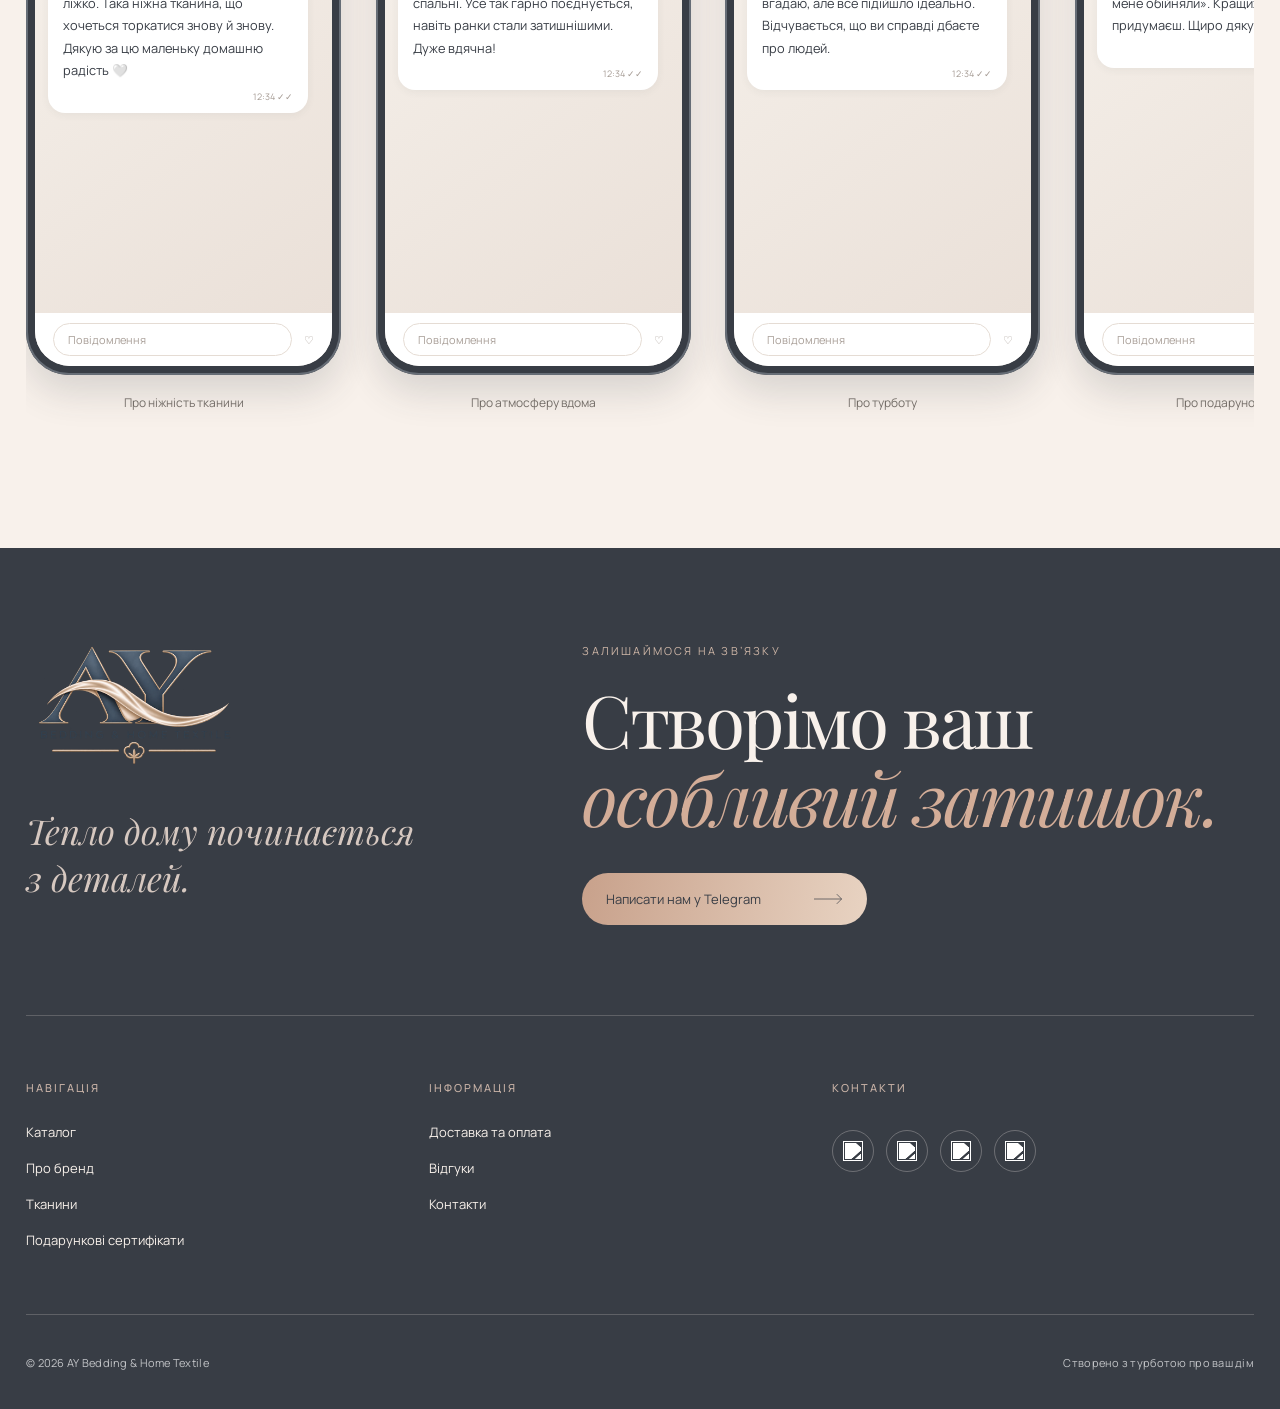
==== commit ab5322d3: "refine: remove long demo disclaimer and identify messages as examples" ====
--- a/index.html
+++ b/index.html
@@ -1892,7 +1892,7 @@
         </a>
       </div>
     </dialog>
-  <section class="ay-reviews" id="reviews" aria-labelledby="ay-reviews-title"><div class="section-container"><div class="ay-reviews__heading"><div><div class="eyebrow"><span>СЛОВА, ЩО ЗІГРІВАЮТЬ</span><i></i></div><h2 id="ay-reviews-title">Тепло, яке <em>відчувається.</em></h2><p>Маленькі історії про великі відчуття вдома.</p></div><div class="ay-reviews__nav"><span class="ay-reviews__counter" aria-live="polite">01 / 10</span><span class="ay-reviews__progress"><span class="ay-reviews__progress-fill"></span></span><div class="catalog__controls"><button class="catalog__arrow catalog__arrow--prev ay-reviews__prev" type="button" aria-label="Попередній відгук" aria-controls="ay-reviews-track" disabled><svg aria-hidden="true" viewBox="0 0 42 16"><path d="M0 8h40m-7-7 7 7-7 7"></path></svg></button><button class="catalog__arrow catalog__arrow--next ay-reviews__next" type="button" aria-label="Наступний відгук" aria-controls="ay-reviews-track"><svg aria-hidden="true" viewBox="0 0 42 16"><path d="M0 8h40m-7-7 7 7-7 7"></path></svg></button></div></div></div><div class="ay-reviews__track" id="ay-reviews-track" tabindex="0" aria-label="Карусель історій про затишок"><article class="ay-reviews__phone" aria-label="Приклад повідомлення 1 з 10"><div class="ay-reviews__device"><div class="ay-reviews__screen"><div class="ay-reviews__status"><span>9:41</span><span>●●● ▰</span></div><div class="ay-reviews__island" aria-hidden="true"></div><div class="ay-reviews__chat-head"><span class="ay-reviews__back" aria-hidden="true">‹</span><div class="ay-reviews__avatar" aria-hidden="true">♡</div><div><strong>Теплі слова</strong><small>Історії про затишок</small></div></div><div class="ay-reviews__chat-body"><span class="ay-reviews__day">ПОВІДОМЛЕННЯ</span><div class="ay-reviews__bubble"><p>Доброго вечора! Забрала посилку й не втрималася — одразу застелила ліжко. Така ніжна тканина, що хочеться торкатися знову й знову. Дякую за цю маленьку домашню радість 🤍</p><span class="ay-reviews__time">12:34 ✓✓</span></div></div><div class="ay-reviews__chat-bottom" aria-hidden="true"><span>Повідомлення</span><span>♡</span></div></div></div><p class="ay-reviews__label">Про ніжність тканини</p></article>
+  <section class="ay-reviews" id="reviews" aria-labelledby="ay-reviews-title"><div class="section-container"><div class="ay-reviews__heading"><div><div class="eyebrow"><span>ПРИКЛАДИ ТЕПЛИХ ПОВІДОМЛЕНЬ</span><i></i></div><h2 id="ay-reviews-title">Тепло, яке <em>відчувається.</em></h2><p>Маленькі історії про великі відчуття вдома.</p></div><div class="ay-reviews__nav"><span class="ay-reviews__counter" aria-live="polite">01 / 10</span><span class="ay-reviews__progress"><span class="ay-reviews__progress-fill"></span></span><div class="catalog__controls"><button class="catalog__arrow catalog__arrow--prev ay-reviews__prev" type="button" aria-label="Попередній відгук" aria-controls="ay-reviews-track" disabled><svg aria-hidden="true" viewBox="0 0 42 16"><path d="M0 8h40m-7-7 7 7-7 7"></path></svg></button><button class="catalog__arrow catalog__arrow--next ay-reviews__next" type="button" aria-label="Наступний відгук" aria-controls="ay-reviews-track"><svg aria-hidden="true" viewBox="0 0 42 16"><path d="M0 8h40m-7-7 7 7-7 7"></path></svg></button></div></div></div><div class="ay-reviews__track" id="ay-reviews-track" tabindex="0" aria-label="Карусель історій про затишок"><article class="ay-reviews__phone" aria-label="Приклад повідомлення 1 з 10"><div class="ay-reviews__device"><div class="ay-reviews__screen"><div class="ay-reviews__status"><span>9:41</span><span>●●● ▰</span></div><div class="ay-reviews__island" aria-hidden="true"></div><div class="ay-reviews__chat-head"><span class="ay-reviews__back" aria-hidden="true">‹</span><div class="ay-reviews__avatar" aria-hidden="true">♡</div><div><strong>Теплі слова</strong><small>Історії про затишок</small></div></div><div class="ay-reviews__chat-body"><span class="ay-reviews__day">ПОВІДОМЛЕННЯ</span><div class="ay-reviews__bubble"><p>Доброго вечора! Забрала посилку й не втрималася — одразу застелила ліжко. Така ніжна тканина, що хочеться торкатися знову й знову. Дякую за цю маленьку домашню радість 🤍</p><span class="ay-reviews__time">12:34 ✓✓</span></div></div><div class="ay-reviews__chat-bottom" aria-hidden="true"><span>Повідомлення</span><span>♡</span></div></div></div><p class="ay-reviews__label">Про ніжність тканини</p></article>
 <article class="ay-reviews__phone" aria-label="Приклад повідомлення 2 з 10"><div class="ay-reviews__device"><div class="ay-reviews__screen"><div class="ay-reviews__status"><span>9:41</span><span>●●● ▰</span></div><div class="ay-reviews__island" aria-hidden="true"></div><div class="ay-reviews__chat-head"><span class="ay-reviews__back" aria-hidden="true">‹</span><div class="ay-reviews__avatar" aria-hidden="true">♡</div><div><strong>Теплі слова</strong><small>Історії про затишок</small></div></div><div class="ay-reviews__chat-body"><span class="ay-reviews__day">ПОВІДОМЛЕННЯ</span><div class="ay-reviews__bubble"><p>Хотіла просто оновити постіль, а отримала зовсім інше відчуття спальні. Усе так гарно поєднується, навіть ранки стали затишнішими. Дуже вдячна!</p><span class="ay-reviews__time">12:34 ✓✓</span></div></div><div class="ay-reviews__chat-bottom" aria-hidden="true"><span>Повідомлення</span><span>♡</span></div></div></div><p class="ay-reviews__label">Про атмосферу вдома</p></article>
 <article class="ay-reviews__phone" aria-label="Приклад повідомлення 3 з 10"><div class="ay-reviews__device"><div class="ay-reviews__screen"><div class="ay-reviews__status"><span>9:41</span><span>●●● ▰</span></div><div class="ay-reviews__island" aria-hidden="true"></div><div class="ay-reviews__chat-head"><span class="ay-reviews__back" aria-hidden="true">‹</span><div class="ay-reviews__avatar" aria-hidden="true">♡</div><div><strong>Теплі слова</strong><small>Історії про затишок</small></div></div><div class="ay-reviews__chat-body"><span class="ay-reviews__day">ПОВІДОМЛЕННЯ</span><div class="ay-reviews__bubble"><p>Дякую, що так уважно допомогли з розмірами. Я хвилювалася, що не вгадаю, але все підійшло ідеально. Відчувається, що ви справді дбаєте про людей.</p><span class="ay-reviews__time">12:34 ✓✓</span></div></div><div class="ay-reviews__chat-bottom" aria-hidden="true"><span>Повідомлення</span><span>♡</span></div></div></div><p class="ay-reviews__label">Про турботу</p></article>
 <article class="ay-reviews__phone" aria-label="Приклад повідомлення 4 з 10"><div class="ay-reviews__device"><div class="ay-reviews__screen"><div class="ay-reviews__status"><span>9:41</span><span>●●● ▰</span></div><div class="ay-reviews__island" aria-hidden="true"></div><div class="ay-reviews__chat-head"><span class="ay-reviews__back" aria-hidden="true">‹</span><div class="ay-reviews__avatar" aria-hidden="true">♡</div><div><strong>Теплі слова</strong><small>Історії про затишок</small></div></div><div class="ay-reviews__chat-body"><span class="ay-reviews__day">ПОВІДОМЛЕННЯ</span><div class="ay-reviews__bubble"><p>Замовляла для мами на подарунок. Вона подзвонила й сказала: «Наче мене обійняли». Кращих слів і не придумаєш. Щиро дякую вам!</p><span class="ay-reviews__time">12:34 ✓✓</span></div></div><div class="ay-reviews__chat-bottom" aria-hidden="true"><span>Повідомлення</span><span>♡</span></div></div></div><p class="ay-reviews__label">Про подарунок мамі</p></article>
@@ -1901,7 +1901,7 @@
 <article class="ay-reviews__phone" aria-label="Приклад повідомлення 7 з 10"><div class="ay-reviews__device"><div class="ay-reviews__screen"><div class="ay-reviews__status"><span>9:41</span><span>●●● ▰</span></div><div class="ay-reviews__island" aria-hidden="true"></div><div class="ay-reviews__chat-head"><span class="ay-reviews__back" aria-hidden="true">‹</span><div class="ay-reviews__avatar" aria-hidden="true">♡</div><div><strong>Теплі слова</strong><small>Історії про затишок</small></div></div><div class="ay-reviews__chat-body"><span class="ay-reviews__day">ПОВІДОМЛЕННЯ</span><div class="ay-reviews__bubble"><p>Мені дуже сподобалося, що можна було спокійно обговорити всі деталі. Ніхто не поспішав, усе пояснили. А результат перевершив очікування.</p><span class="ay-reviews__time">12:34 ✓✓</span></div></div><div class="ay-reviews__chat-bottom" aria-hidden="true"><span>Повідомлення</span><span>♡</span></div></div></div><p class="ay-reviews__label">Про індивідуальний підхід</p></article>
 <article class="ay-reviews__phone" aria-label="Приклад повідомлення 8 з 10"><div class="ay-reviews__device"><div class="ay-reviews__screen"><div class="ay-reviews__status"><span>9:41</span><span>●●● ▰</span></div><div class="ay-reviews__island" aria-hidden="true"></div><div class="ay-reviews__chat-head"><span class="ay-reviews__back" aria-hidden="true">‹</span><div class="ay-reviews__avatar" aria-hidden="true">♡</div><div><strong>Теплі слова</strong><small>Історії про затишок</small></div></div><div class="ay-reviews__chat-body"><span class="ay-reviews__day">ПОВІДОМЛЕННЯ</span><div class="ay-reviews__bubble"><p>Це той випадок, коли хочеться швидше повернутися додому. Ліжко тепер моє улюблене місце для читання й тихих вечорів. Дякую за затишок.</p><span class="ay-reviews__time">12:34 ✓✓</span></div></div><div class="ay-reviews__chat-bottom" aria-hidden="true"><span>Повідомлення</span><span>♡</span></div></div></div><p class="ay-reviews__label">Про тихі вечори</p></article>
 <article class="ay-reviews__phone" aria-label="Приклад повідомлення 9 з 10"><div class="ay-reviews__device"><div class="ay-reviews__screen"><div class="ay-reviews__status"><span>9:41</span><span>●●● ▰</span></div><div class="ay-reviews__island" aria-hidden="true"></div><div class="ay-reviews__chat-head"><span class="ay-reviews__back" aria-hidden="true">‹</span><div class="ay-reviews__avatar" aria-hidden="true">♡</div><div><strong>Теплі слова</strong><small>Історії про затишок</small></div></div><div class="ay-reviews__chat-body"><span class="ay-reviews__day">ПОВІДОМЛЕННЯ</span><div class="ay-reviews__bubble"><p>Шукала щось особливе для дитячої кімнати. Вийшло дуже ніжно, без зайвого. Дивлюся — і усміхаюся. Спасибі за красу й турботу.</p><span class="ay-reviews__time">12:34 ✓✓</span></div></div><div class="ay-reviews__chat-bottom" aria-hidden="true"><span>Повідомлення</span><span>♡</span></div></div></div><p class="ay-reviews__label">Про дитячу кімнату</p></article>
-<article class="ay-reviews__phone" aria-label="Приклад повідомлення 10 з 10"><div class="ay-reviews__device"><div class="ay-reviews__screen"><div class="ay-reviews__status"><span>9:41</span><span>●●● ▰</span></div><div class="ay-reviews__island" aria-hidden="true"></div><div class="ay-reviews__chat-head"><span class="ay-reviews__back" aria-hidden="true">‹</span><div class="ay-reviews__avatar" aria-hidden="true">♡</div><div><strong>Теплі слова</strong><small>Історії про затишок</small></div></div><div class="ay-reviews__chat-body"><span class="ay-reviews__day">ПОВІДОМЛЕННЯ</span><div class="ay-reviews__bubble"><p>Отримала своє замовлення і вже думаю про наступне. Рідко пишу повідомлення після покупок, але тут захотілося подякувати від серця.</p><span class="ay-reviews__time">12:34 ✓✓</span></div></div><div class="ay-reviews__chat-bottom" aria-hidden="true"><span>Повідомлення</span><span>♡</span></div></div></div><p class="ay-reviews__label">Про бажання повернутися</p></article></div><p class="ay-reviews__disclaimer">Демонстраційні тексти для оформлення секції. Не є реальними відгуками покупців.</p></div></section>
+<article class="ay-reviews__phone" aria-label="Приклад повідомлення 10 з 10"><div class="ay-reviews__device"><div class="ay-reviews__screen"><div class="ay-reviews__status"><span>9:41</span><span>●●● ▰</span></div><div class="ay-reviews__island" aria-hidden="true"></div><div class="ay-reviews__chat-head"><span class="ay-reviews__back" aria-hidden="true">‹</span><div class="ay-reviews__avatar" aria-hidden="true">♡</div><div><strong>Теплі слова</strong><small>Історії про затишок</small></div></div><div class="ay-reviews__chat-body"><span class="ay-reviews__day">ПОВІДОМЛЕННЯ</span><div class="ay-reviews__bubble"><p>Отримала своє замовлення і вже думаю про наступне. Рідко пишу повідомлення після покупок, але тут захотілося подякувати від серця.</p><span class="ay-reviews__time">12:34 ✓✓</span></div></div><div class="ay-reviews__chat-bottom" aria-hidden="true"><span>Повідомлення</span><span>♡</span></div></div></div><p class="ay-reviews__label">Про бажання повернутися</p></article></div></div></section>
   <footer class="ay-site-footer" id="site-footer">
   <div class="section-container">
     <div class="ay-site-footer__top">
--- a/style.css
+++ b/style.css
@@ -3186,3 +3186,41 @@
 @media(prefers-reduced-motion:reduce){
   .header,.header .brand,.header .brand img{transition:none}
 }
+
+
+/* iPhone-inspired testimonial carousel; demo copy until customer-approved reviews arrive */
+.ay-reviews{padding:clamp(76px,9vw,140px) 0;background:#f8f1eb;overflow:hidden}
+.ay-reviews__heading{display:flex;align-items:end;justify-content:space-between;gap:30px;margin-bottom:clamp(35px,5vw,68px)}
+.ay-reviews__heading h2{font:400 clamp(43px,5vw,75px)/1.12 var(--font-heading);letter-spacing:-.03em;margin:20px 0 14px}
+.ay-reviews__heading h2 em{color:#b58b73;font-weight:400}
+.ay-reviews__heading p{font-size:14px;color:#77706a;margin:0}
+.ay-reviews__nav{display:flex;align-items:center;gap:22px;flex-shrink:0}
+.ay-reviews__counter{font-size:12px;white-space:nowrap;font-variant-numeric:tabular-nums}
+.ay-reviews__progress{display:block;width:100px;height:1px;background:#d7c6ba}
+.ay-reviews__progress-fill{display:block;height:100%;width:10%;background:#76645a;transition:width .25s ease}
+.ay-reviews__nav .catalog__controls{gap:12px}
+.ay-reviews__track{display:flex;gap:clamp(18px,2.7vw,42px);overflow-x:auto;scroll-snap-type:x mandatory;scroll-behavior:smooth;scrollbar-width:none;overscroll-behavior-x:contain;padding:12px 4px 22px}
+.ay-reviews__track::-webkit-scrollbar{display:none}
+.ay-reviews__phone{flex:0 0 clamp(245px,25vw,315px);scroll-snap-align:start;min-width:0}
+.ay-reviews__device{position:relative;background:#383d45;padding:9px;border-radius:43px;aspect-ratio: .51;box-shadow:0 18px 36px rgba(56,61,69,.16),inset 0 0 0 2px #666d76}
+.ay-reviews__device:before{content:"";position:absolute;left:-3px;top:105px;width:3px;height:48px;border-radius:3px 0 0 3px;background:#383d45}
+.ay-reviews__screen{height:100%;border-radius:35px;background:#f6f1eb;overflow:hidden;display:flex;flex-direction:column;position:relative}
+.ay-reviews__status{height:39px;display:flex;justify-content:space-between;align-items:center;padding:0 27px;font:600 11px var(--font-body);color:#383d45}
+.ay-reviews__island{position:absolute;top:11px;left:50%;transform:translateX(-50%);width:73px;height:20px;border-radius:20px;background:#383d45}
+.ay-reviews__chat-head{display:flex;align-items:center;gap:10px;padding:13px 12px;background:#fff;border-bottom:1px solid #ece3db}
+.ay-reviews__back{font-size:29px;color:#b58b73;line-height:1}
+.ay-reviews__avatar{width:36px;height:36px;display:grid;place-items:center;background:#e8d3c2;border-radius:50%;font-size:18px;color:#6d5a4c}
+.ay-reviews__chat-head strong{display:block;font-size:12px;font-weight:600}
+.ay-reviews__chat-head small{display:block;font-size:9px;color:#8a817b;margin-top:3px}
+.ay-reviews__chat-body{flex:1;display:flex;flex-direction:column;align-items:center;padding:25px 13px;background:linear-gradient(145deg,#f6f1eb,#eae0d8)}
+.ay-reviews__day{font-size:9px;letter-spacing:.08em;color:#8b817a;margin-bottom:26px}
+.ay-reviews__bubble{align-self:flex-start;max-width:96%;padding:15px 15px 10px;border-radius:4px 17px 17px 17px;background:#fff;box-shadow:0 2px 9px rgba(56,61,69,.06)}
+.ay-reviews__bubble p{font-size:clamp(11px,1vw,13px);line-height:1.75;margin:0;color:#383d45}
+.ay-reviews__time{display:block;text-align:right;font-size:9px;color:#a49a93;margin-top:8px}
+.ay-reviews__chat-bottom{height:53px;display:flex;align-items:center;justify-content:space-between;padding:0 18px;background:#fff;color:#a89e97;font-size:11px}
+.ay-reviews__chat-bottom span:first-child{border:1px solid #e5dcd4;border-radius:30px;padding:8px 14px;flex:1;margin-right:12px}
+.ay-reviews__label{text-align:center;font-size:12px;color:#77706a;margin:19px 0 0}
+.ay-reviews__disclaimer{font-size:11px;color:#857a73;margin:25px 0 0;line-height:1.6}
+@media(max-width:900px){.ay-reviews__heading{align-items:flex-start;flex-direction:column}.ay-reviews__nav{width:100%;justify-content:flex-end}.ay-reviews__phone{flex-basis:270px}}
+@media(max-width:600px){.ay-reviews__phone{flex-basis:260px}.ay-reviews__heading h2{font-size:43px}.ay-reviews__nav{gap:12px}.ay-reviews__progress{width:65px}.ay-reviews__track{margin-right:-14px;padding-right:14px}}
+@media(prefers-reduced-motion:reduce){.ay-reviews__track{scroll-behavior:auto}.ay-reviews__progress-fill{transition:none}}
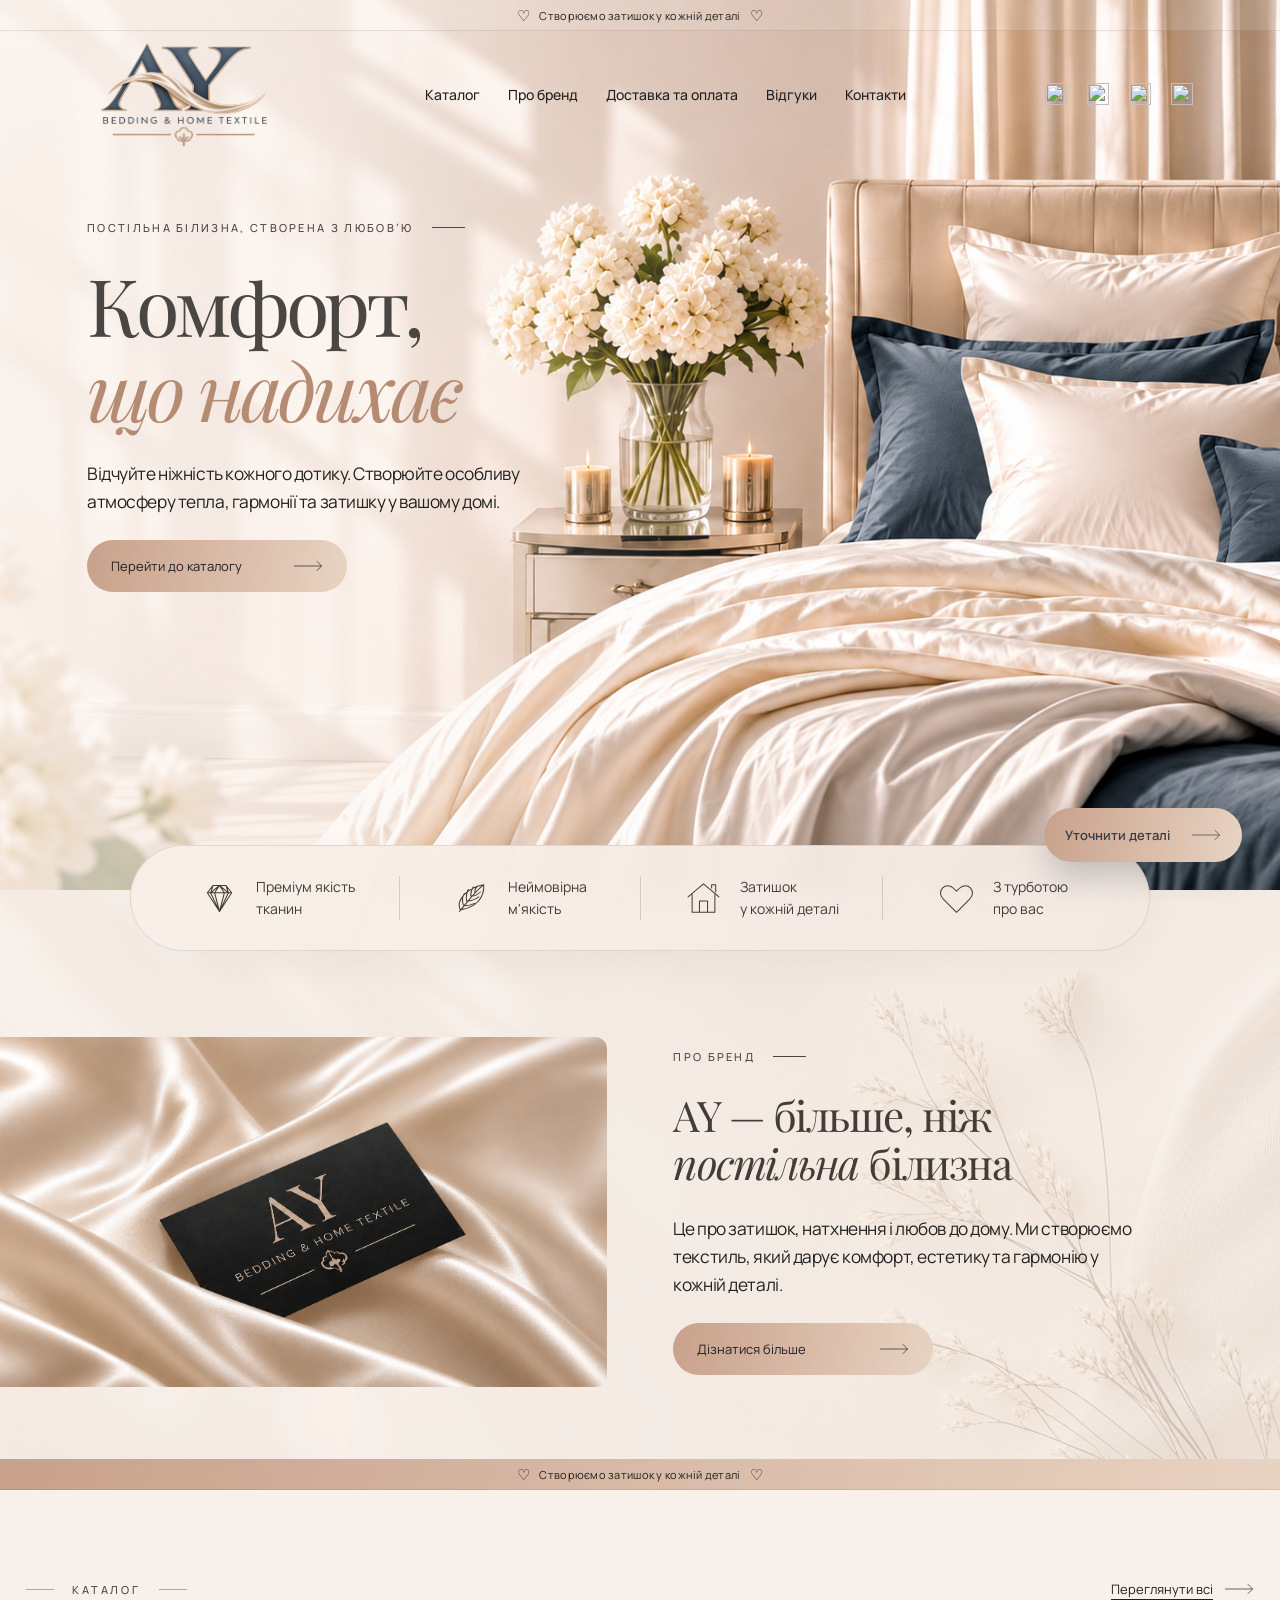
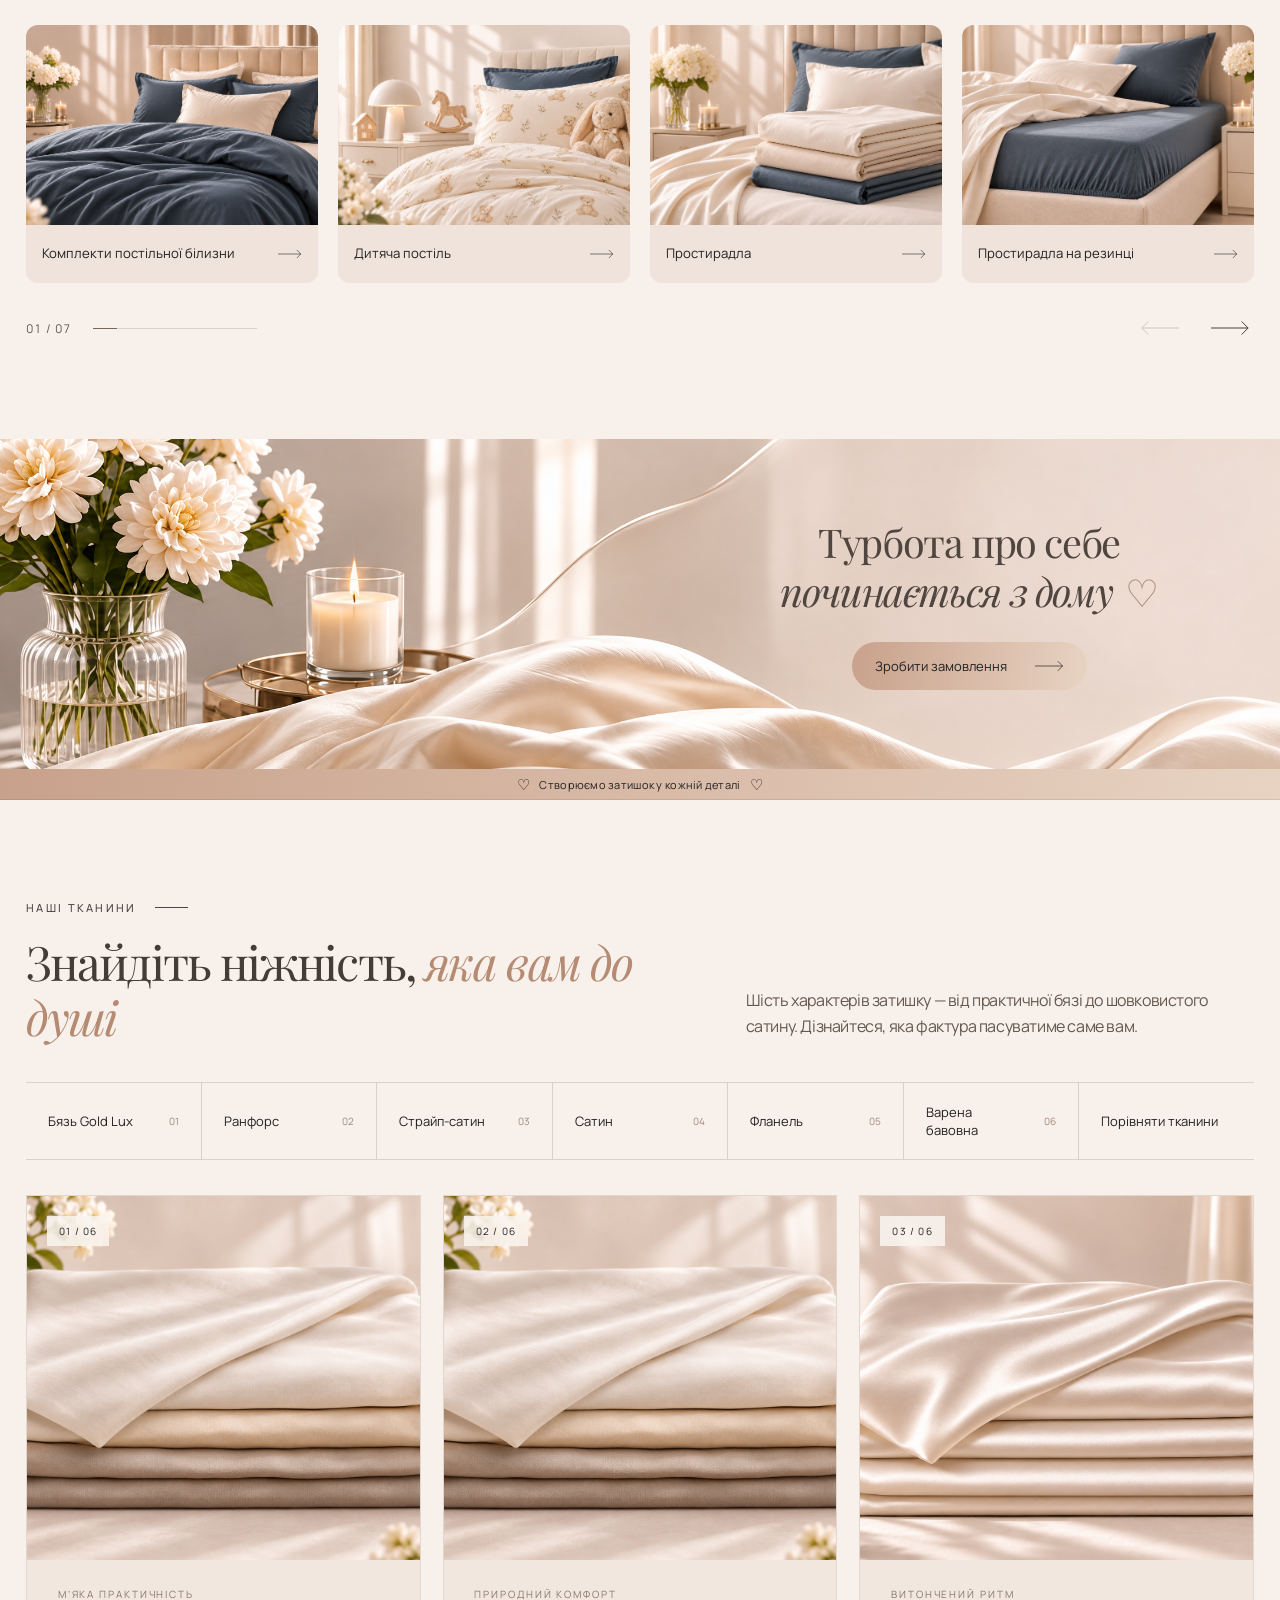
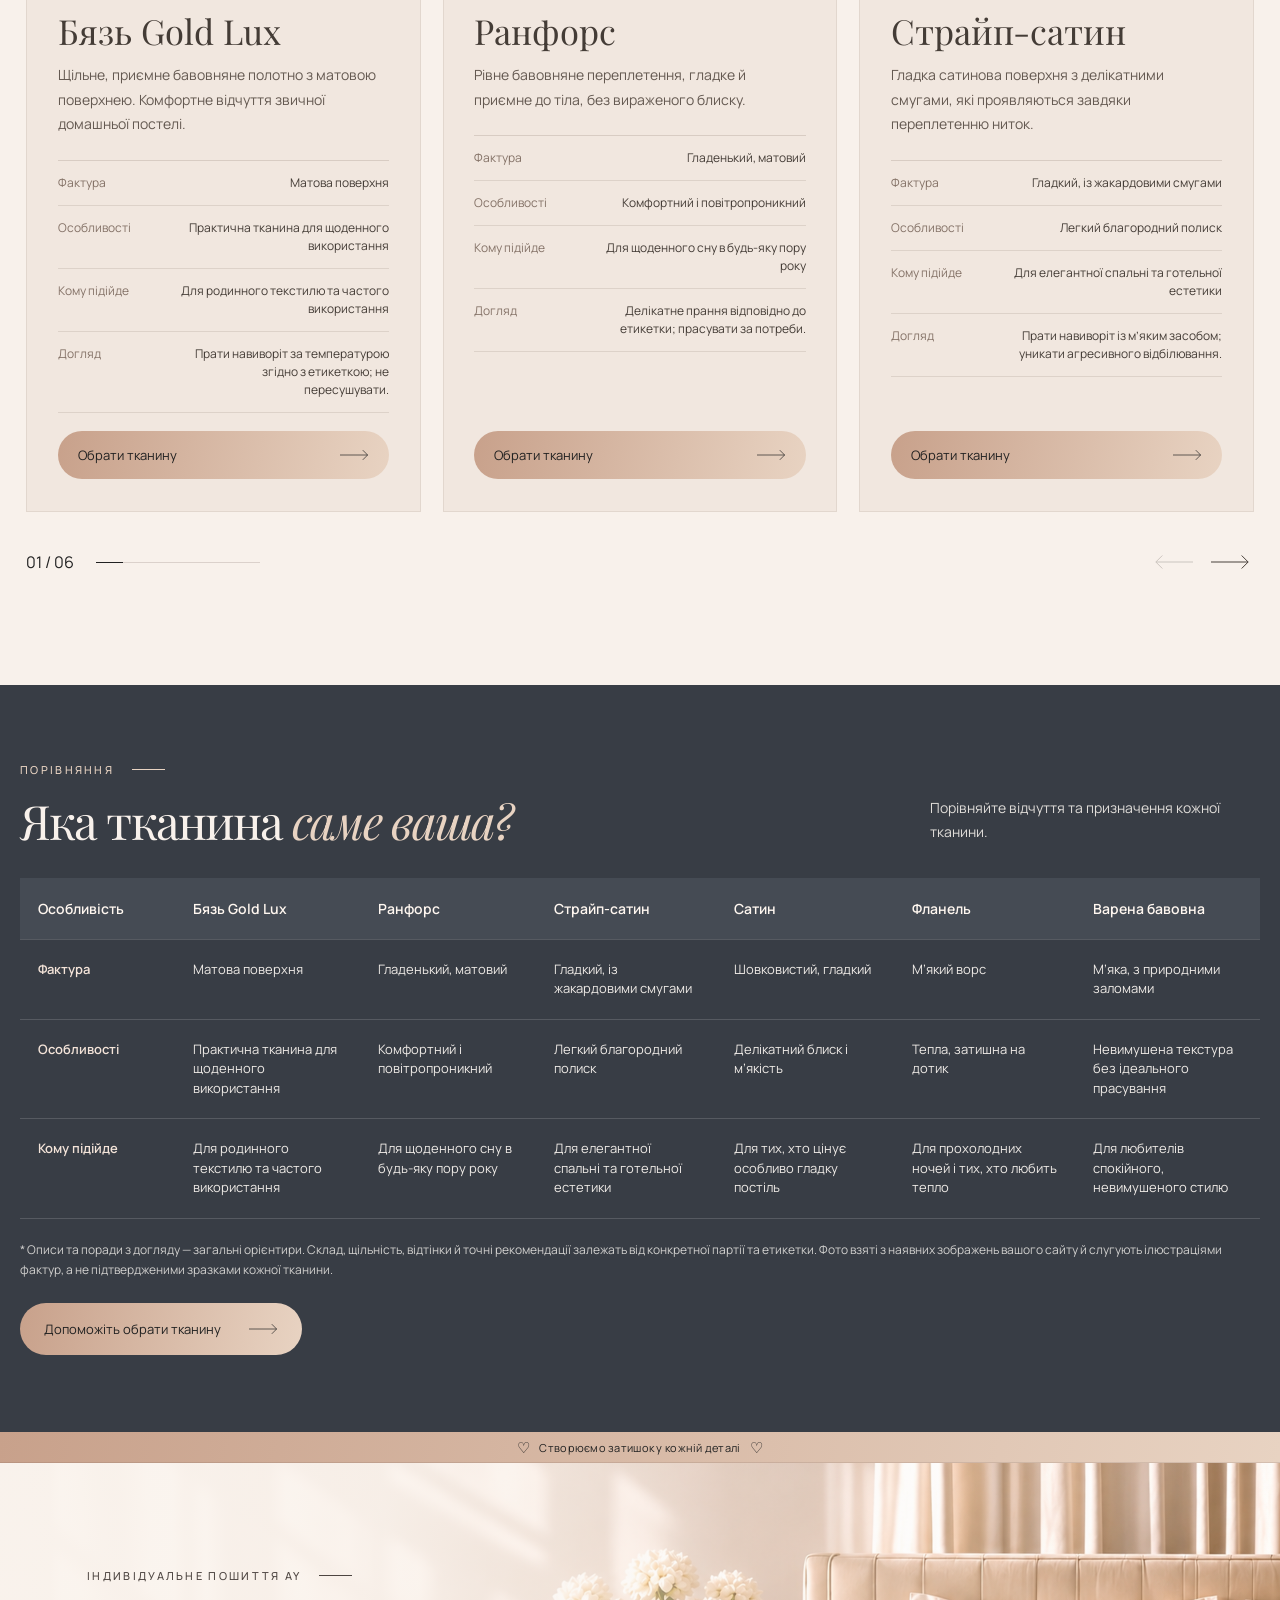
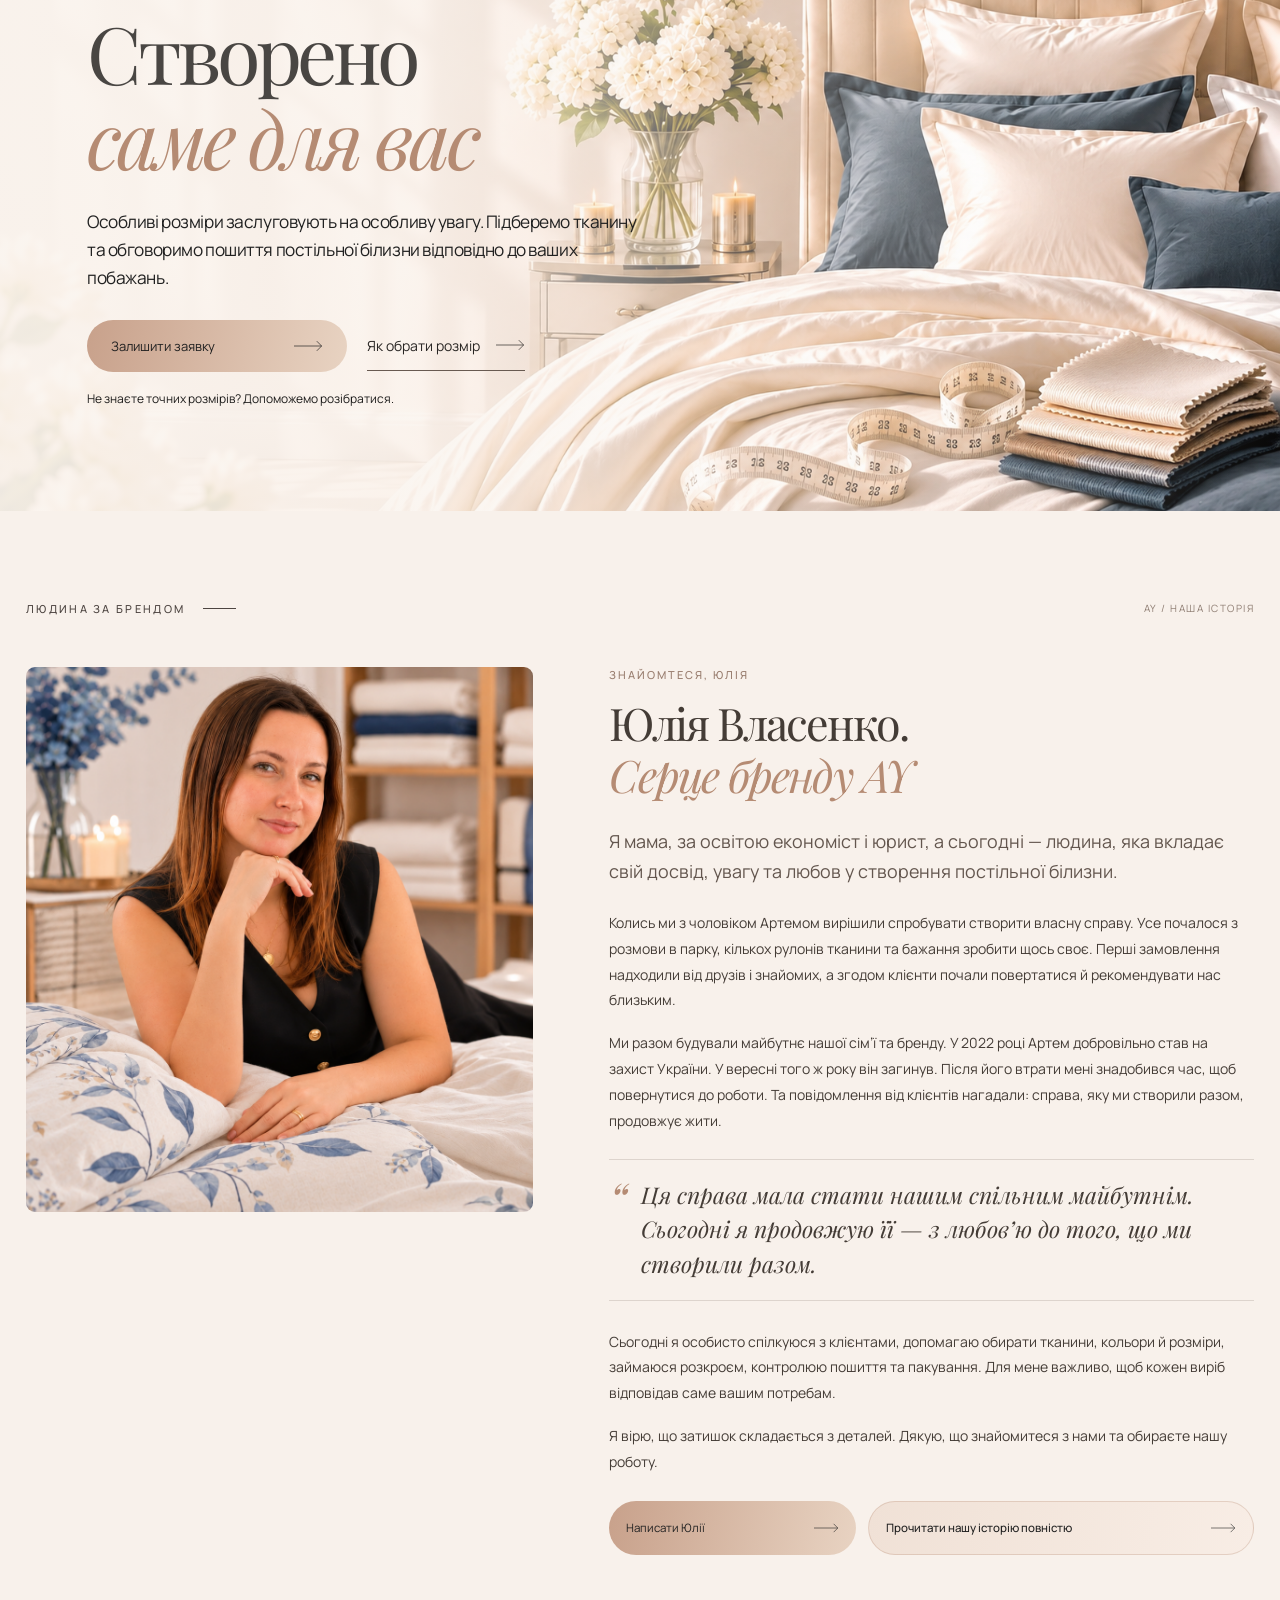
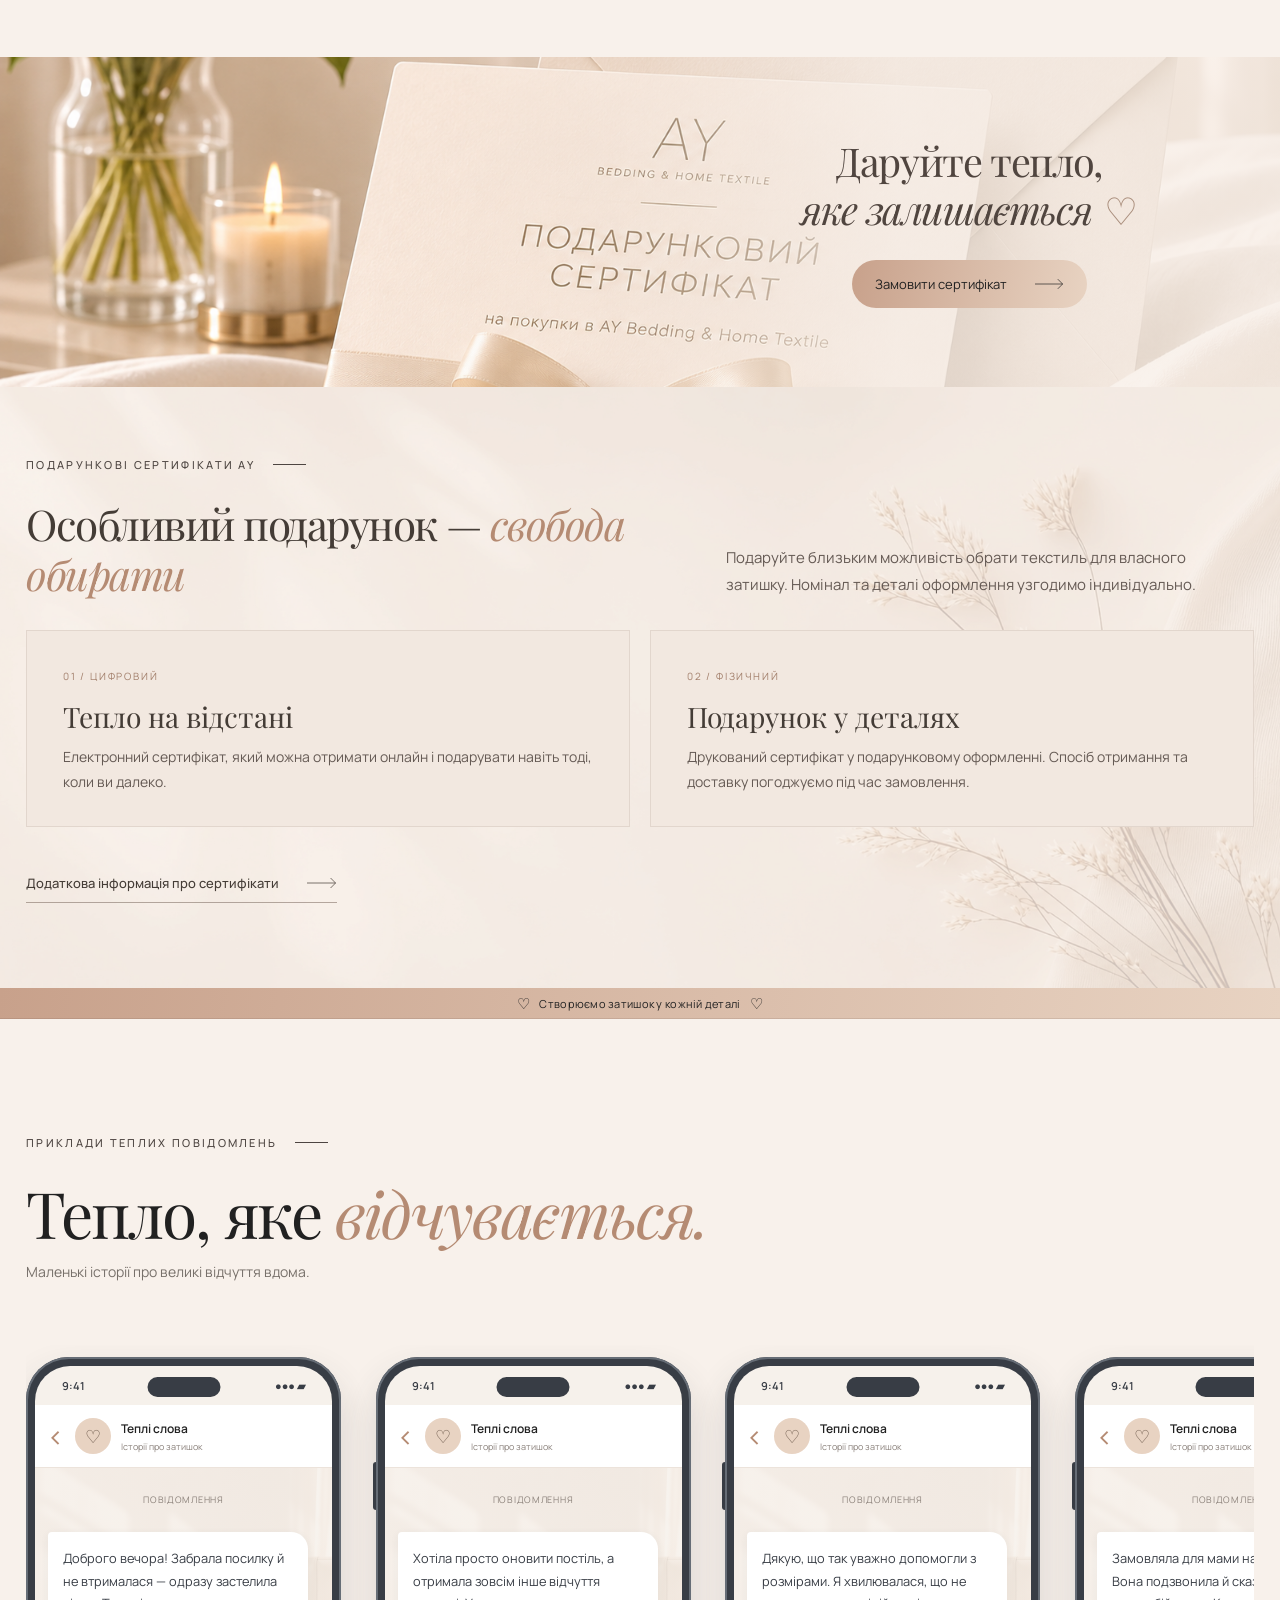
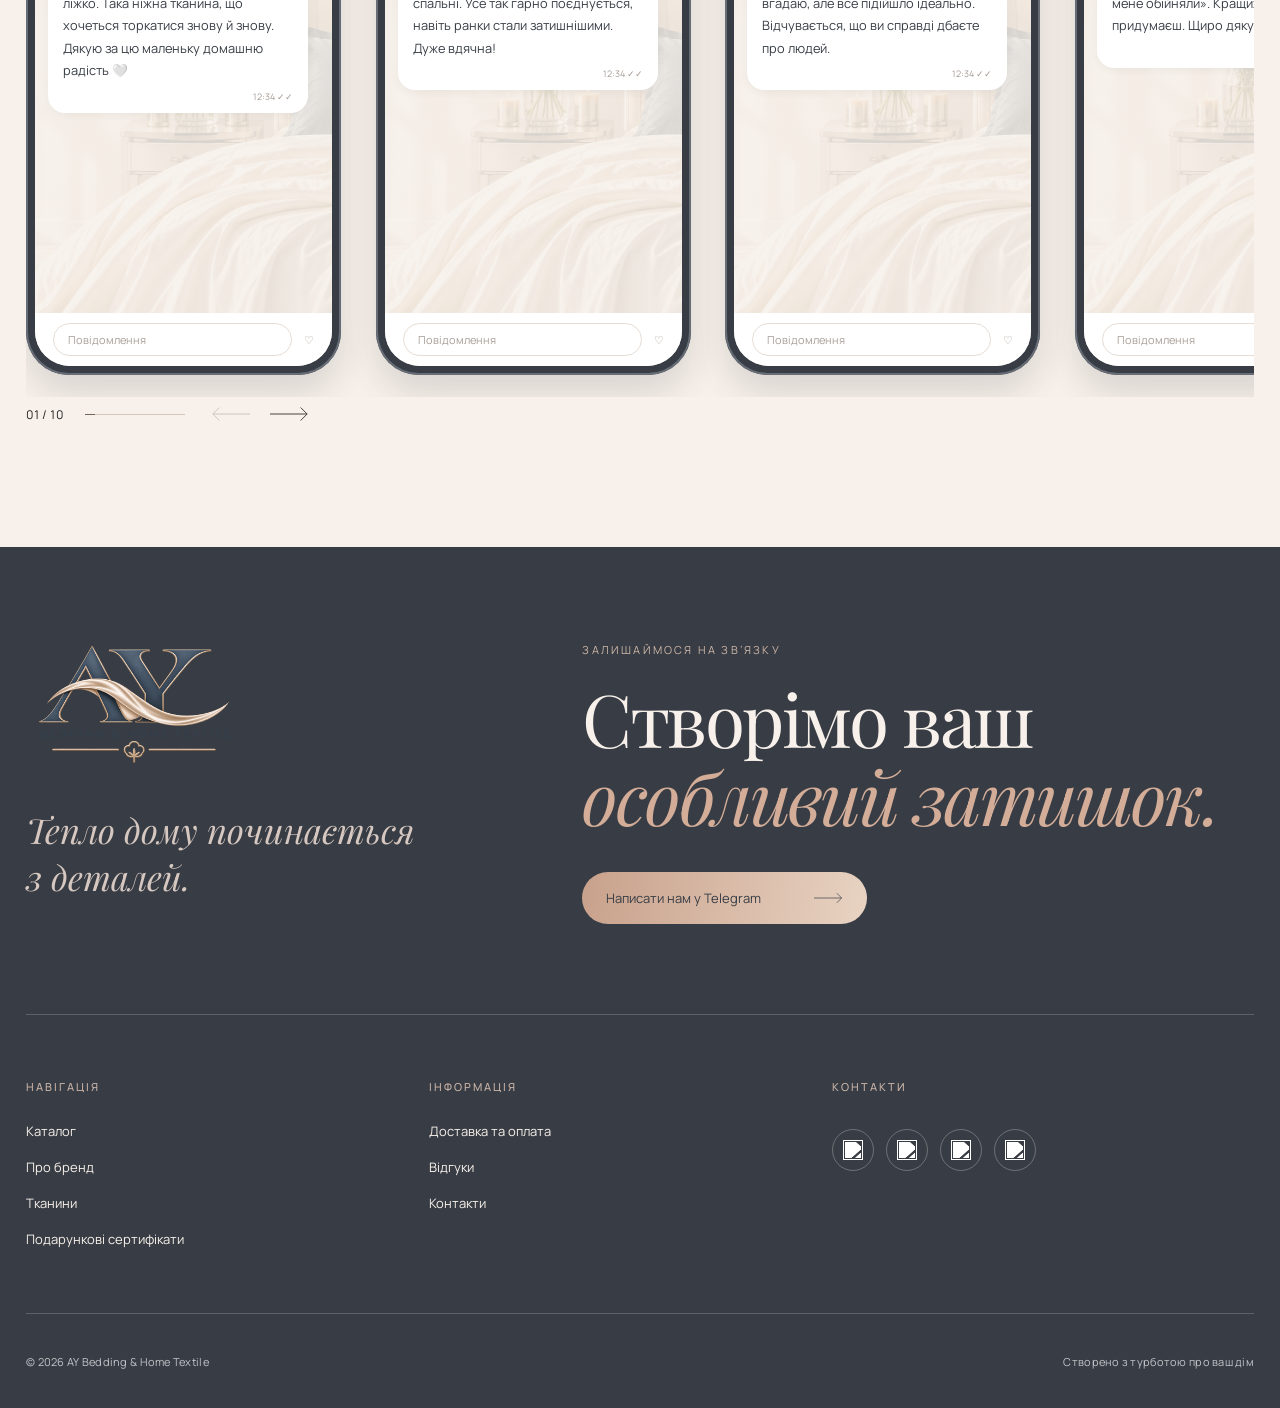
==== commit 811e6e51: "refactor: move carousel navigation beneath phones and remove captions" ====
--- a/index.html
+++ b/index.html
@@ -1892,16 +1892,16 @@
         </a>
       </div>
     </dialog>
-  <section class="ay-reviews" id="reviews" aria-labelledby="ay-reviews-title"><div class="section-container"><div class="ay-reviews__heading"><div><div class="eyebrow"><span>ПРИКЛАДИ ТЕПЛИХ ПОВІДОМЛЕНЬ</span><i></i></div><h2 id="ay-reviews-title">Тепло, яке <em>відчувається.</em></h2><p>Маленькі історії про великі відчуття вдома.</p></div><div class="ay-reviews__nav"><span class="ay-reviews__counter" aria-live="polite">01 / 10</span><span class="ay-reviews__progress"><span class="ay-reviews__progress-fill"></span></span><div class="catalog__controls"><button class="catalog__arrow catalog__arrow--prev ay-reviews__prev" type="button" aria-label="Попередній відгук" aria-controls="ay-reviews-track" disabled><svg aria-hidden="true" viewBox="0 0 42 16"><path d="M0 8h40m-7-7 7 7-7 7"></path></svg></button><button class="catalog__arrow catalog__arrow--next ay-reviews__next" type="button" aria-label="Наступний відгук" aria-controls="ay-reviews-track"><svg aria-hidden="true" viewBox="0 0 42 16"><path d="M0 8h40m-7-7 7 7-7 7"></path></svg></button></div></div></div><div class="ay-reviews__track" id="ay-reviews-track" tabindex="0" aria-label="Карусель історій про затишок"><article class="ay-reviews__phone" aria-label="Приклад повідомлення 1 з 10"><div class="ay-reviews__device"><div class="ay-reviews__screen"><div class="ay-reviews__status"><span>9:41</span><span>●●● ▰</span></div><div class="ay-reviews__island" aria-hidden="true"></div><div class="ay-reviews__chat-head"><span class="ay-reviews__back" aria-hidden="true">‹</span><div class="ay-reviews__avatar" aria-hidden="true">♡</div><div><strong>Теплі слова</strong><small>Історії про затишок</small></div></div><div class="ay-reviews__chat-body"><span class="ay-reviews__day">ПОВІДОМЛЕННЯ</span><div class="ay-reviews__bubble"><p>Доброго вечора! Забрала посилку й не втрималася — одразу застелила ліжко. Така ніжна тканина, що хочеться торкатися знову й знову. Дякую за цю маленьку домашню радість 🤍</p><span class="ay-reviews__time">12:34 ✓✓</span></div></div><div class="ay-reviews__chat-bottom" aria-hidden="true"><span>Повідомлення</span><span>♡</span></div></div></div><p class="ay-reviews__label">Про ніжність тканини</p></article>
-<article class="ay-reviews__phone" aria-label="Приклад повідомлення 2 з 10"><div class="ay-reviews__device"><div class="ay-reviews__screen"><div class="ay-reviews__status"><span>9:41</span><span>●●● ▰</span></div><div class="ay-reviews__island" aria-hidden="true"></div><div class="ay-reviews__chat-head"><span class="ay-reviews__back" aria-hidden="true">‹</span><div class="ay-reviews__avatar" aria-hidden="true">♡</div><div><strong>Теплі слова</strong><small>Історії про затишок</small></div></div><div class="ay-reviews__chat-body"><span class="ay-reviews__day">ПОВІДОМЛЕННЯ</span><div class="ay-reviews__bubble"><p>Хотіла просто оновити постіль, а отримала зовсім інше відчуття спальні. Усе так гарно поєднується, навіть ранки стали затишнішими. Дуже вдячна!</p><span class="ay-reviews__time">12:34 ✓✓</span></div></div><div class="ay-reviews__chat-bottom" aria-hidden="true"><span>Повідомлення</span><span>♡</span></div></div></div><p class="ay-reviews__label">Про атмосферу вдома</p></article>
-<article class="ay-reviews__phone" aria-label="Приклад повідомлення 3 з 10"><div class="ay-reviews__device"><div class="ay-reviews__screen"><div class="ay-reviews__status"><span>9:41</span><span>●●● ▰</span></div><div class="ay-reviews__island" aria-hidden="true"></div><div class="ay-reviews__chat-head"><span class="ay-reviews__back" aria-hidden="true">‹</span><div class="ay-reviews__avatar" aria-hidden="true">♡</div><div><strong>Теплі слова</strong><small>Історії про затишок</small></div></div><div class="ay-reviews__chat-body"><span class="ay-reviews__day">ПОВІДОМЛЕННЯ</span><div class="ay-reviews__bubble"><p>Дякую, що так уважно допомогли з розмірами. Я хвилювалася, що не вгадаю, але все підійшло ідеально. Відчувається, що ви справді дбаєте про людей.</p><span class="ay-reviews__time">12:34 ✓✓</span></div></div><div class="ay-reviews__chat-bottom" aria-hidden="true"><span>Повідомлення</span><span>♡</span></div></div></div><p class="ay-reviews__label">Про турботу</p></article>
-<article class="ay-reviews__phone" aria-label="Приклад повідомлення 4 з 10"><div class="ay-reviews__device"><div class="ay-reviews__screen"><div class="ay-reviews__status"><span>9:41</span><span>●●● ▰</span></div><div class="ay-reviews__island" aria-hidden="true"></div><div class="ay-reviews__chat-head"><span class="ay-reviews__back" aria-hidden="true">‹</span><div class="ay-reviews__avatar" aria-hidden="true">♡</div><div><strong>Теплі слова</strong><small>Історії про затишок</small></div></div><div class="ay-reviews__chat-body"><span class="ay-reviews__day">ПОВІДОМЛЕННЯ</span><div class="ay-reviews__bubble"><p>Замовляла для мами на подарунок. Вона подзвонила й сказала: «Наче мене обійняли». Кращих слів і не придумаєш. Щиро дякую вам!</p><span class="ay-reviews__time">12:34 ✓✓</span></div></div><div class="ay-reviews__chat-bottom" aria-hidden="true"><span>Повідомлення</span><span>♡</span></div></div></div><p class="ay-reviews__label">Про подарунок мамі</p></article>
-<article class="ay-reviews__phone" aria-label="Приклад повідомлення 5 з 10"><div class="ay-reviews__device"><div class="ay-reviews__screen"><div class="ay-reviews__status"><span>9:41</span><span>●●● ▰</span></div><div class="ay-reviews__island" aria-hidden="true"></div><div class="ay-reviews__chat-head"><span class="ay-reviews__back" aria-hidden="true">‹</span><div class="ay-reviews__avatar" aria-hidden="true">♡</div><div><strong>Теплі слова</strong><small>Історії про затишок</small></div></div><div class="ay-reviews__chat-body"><span class="ay-reviews__day">ПОВІДОМЛЕННЯ</span><div class="ay-reviews__bubble"><p>Пишу вже після кількох прань: постіль така ж приємна, як у перший день. А колір — саме той спокійний, який я так довго шукала.</p><span class="ay-reviews__time">12:34 ✓✓</span></div></div><div class="ay-reviews__chat-bottom" aria-hidden="true"><span>Повідомлення</span><span>♡</span></div></div></div><p class="ay-reviews__label">Про щоденний комфорт</p></article>
-<article class="ay-reviews__phone" aria-label="Приклад повідомлення 6 з 10"><div class="ay-reviews__device"><div class="ay-reviews__screen"><div class="ay-reviews__status"><span>9:41</span><span>●●● ▰</span></div><div class="ay-reviews__island" aria-hidden="true"></div><div class="ay-reviews__chat-head"><span class="ay-reviews__back" aria-hidden="true">‹</span><div class="ay-reviews__avatar" aria-hidden="true">♡</div><div><strong>Теплі слова</strong><small>Історії про затишок</small></div></div><div class="ay-reviews__chat-body"><span class="ay-reviews__day">ПОВІДОМЛЕННЯ</span><div class="ay-reviews__bubble"><p>Упакування відкривала повільно, як справжній подарунок. Стільки уваги до дрібниць! Дуже тепло від того, що за замовленням стоять живі люди.</p><span class="ay-reviews__time">12:34 ✓✓</span></div></div><div class="ay-reviews__chat-bottom" aria-hidden="true"><span>Повідомлення</span><span>♡</span></div></div></div><p class="ay-reviews__label">Про перше враження</p></article>
-<article class="ay-reviews__phone" aria-label="Приклад повідомлення 7 з 10"><div class="ay-reviews__device"><div class="ay-reviews__screen"><div class="ay-reviews__status"><span>9:41</span><span>●●● ▰</span></div><div class="ay-reviews__island" aria-hidden="true"></div><div class="ay-reviews__chat-head"><span class="ay-reviews__back" aria-hidden="true">‹</span><div class="ay-reviews__avatar" aria-hidden="true">♡</div><div><strong>Теплі слова</strong><small>Історії про затишок</small></div></div><div class="ay-reviews__chat-body"><span class="ay-reviews__day">ПОВІДОМЛЕННЯ</span><div class="ay-reviews__bubble"><p>Мені дуже сподобалося, що можна було спокійно обговорити всі деталі. Ніхто не поспішав, усе пояснили. А результат перевершив очікування.</p><span class="ay-reviews__time">12:34 ✓✓</span></div></div><div class="ay-reviews__chat-bottom" aria-hidden="true"><span>Повідомлення</span><span>♡</span></div></div></div><p class="ay-reviews__label">Про індивідуальний підхід</p></article>
-<article class="ay-reviews__phone" aria-label="Приклад повідомлення 8 з 10"><div class="ay-reviews__device"><div class="ay-reviews__screen"><div class="ay-reviews__status"><span>9:41</span><span>●●● ▰</span></div><div class="ay-reviews__island" aria-hidden="true"></div><div class="ay-reviews__chat-head"><span class="ay-reviews__back" aria-hidden="true">‹</span><div class="ay-reviews__avatar" aria-hidden="true">♡</div><div><strong>Теплі слова</strong><small>Історії про затишок</small></div></div><div class="ay-reviews__chat-body"><span class="ay-reviews__day">ПОВІДОМЛЕННЯ</span><div class="ay-reviews__bubble"><p>Це той випадок, коли хочеться швидше повернутися додому. Ліжко тепер моє улюблене місце для читання й тихих вечорів. Дякую за затишок.</p><span class="ay-reviews__time">12:34 ✓✓</span></div></div><div class="ay-reviews__chat-bottom" aria-hidden="true"><span>Повідомлення</span><span>♡</span></div></div></div><p class="ay-reviews__label">Про тихі вечори</p></article>
-<article class="ay-reviews__phone" aria-label="Приклад повідомлення 9 з 10"><div class="ay-reviews__device"><div class="ay-reviews__screen"><div class="ay-reviews__status"><span>9:41</span><span>●●● ▰</span></div><div class="ay-reviews__island" aria-hidden="true"></div><div class="ay-reviews__chat-head"><span class="ay-reviews__back" aria-hidden="true">‹</span><div class="ay-reviews__avatar" aria-hidden="true">♡</div><div><strong>Теплі слова</strong><small>Історії про затишок</small></div></div><div class="ay-reviews__chat-body"><span class="ay-reviews__day">ПОВІДОМЛЕННЯ</span><div class="ay-reviews__bubble"><p>Шукала щось особливе для дитячої кімнати. Вийшло дуже ніжно, без зайвого. Дивлюся — і усміхаюся. Спасибі за красу й турботу.</p><span class="ay-reviews__time">12:34 ✓✓</span></div></div><div class="ay-reviews__chat-bottom" aria-hidden="true"><span>Повідомлення</span><span>♡</span></div></div></div><p class="ay-reviews__label">Про дитячу кімнату</p></article>
-<article class="ay-reviews__phone" aria-label="Приклад повідомлення 10 з 10"><div class="ay-reviews__device"><div class="ay-reviews__screen"><div class="ay-reviews__status"><span>9:41</span><span>●●● ▰</span></div><div class="ay-reviews__island" aria-hidden="true"></div><div class="ay-reviews__chat-head"><span class="ay-reviews__back" aria-hidden="true">‹</span><div class="ay-reviews__avatar" aria-hidden="true">♡</div><div><strong>Теплі слова</strong><small>Історії про затишок</small></div></div><div class="ay-reviews__chat-body"><span class="ay-reviews__day">ПОВІДОМЛЕННЯ</span><div class="ay-reviews__bubble"><p>Отримала своє замовлення і вже думаю про наступне. Рідко пишу повідомлення після покупок, але тут захотілося подякувати від серця.</p><span class="ay-reviews__time">12:34 ✓✓</span></div></div><div class="ay-reviews__chat-bottom" aria-hidden="true"><span>Повідомлення</span><span>♡</span></div></div></div><p class="ay-reviews__label">Про бажання повернутися</p></article></div></div></section>
+  <section class="ay-reviews" id="reviews" aria-labelledby="ay-reviews-title"><div class="section-container"><div class="ay-reviews__heading"><div><div class="eyebrow"><span>ПРИКЛАДИ ТЕПЛИХ ПОВІДОМЛЕНЬ</span><i></i></div><h2 id="ay-reviews-title">Тепло, яке <em>відчувається.</em></h2><p>Маленькі історії про великі відчуття вдома.</p></div></div><div class="ay-reviews__track" id="ay-reviews-track" tabindex="0" aria-label="Карусель історій про затишок"><article class="ay-reviews__phone" aria-label="Приклад повідомлення 1 з 10"><div class="ay-reviews__device"><div class="ay-reviews__screen"><div class="ay-reviews__status"><span>9:41</span><span>●●● ▰</span></div><div class="ay-reviews__island" aria-hidden="true"></div><div class="ay-reviews__chat-head"><span class="ay-reviews__back" aria-hidden="true">‹</span><div class="ay-reviews__avatar" aria-hidden="true">♡</div><div><strong>Теплі слова</strong><small>Історії про затишок</small></div></div><div class="ay-reviews__chat-body"><span class="ay-reviews__day">ПОВІДОМЛЕННЯ</span><div class="ay-reviews__bubble"><p>Доброго вечора! Забрала посилку й не втрималася — одразу застелила ліжко. Така ніжна тканина, що хочеться торкатися знову й знову. Дякую за цю маленьку домашню радість 🤍</p><span class="ay-reviews__time">12:34 ✓✓</span></div></div><div class="ay-reviews__chat-bottom" aria-hidden="true"><span>Повідомлення</span><span>♡</span></div></div></div></article>
+<article class="ay-reviews__phone" aria-label="Приклад повідомлення 2 з 10"><div class="ay-reviews__device"><div class="ay-reviews__screen"><div class="ay-reviews__status"><span>9:41</span><span>●●● ▰</span></div><div class="ay-reviews__island" aria-hidden="true"></div><div class="ay-reviews__chat-head"><span class="ay-reviews__back" aria-hidden="true">‹</span><div class="ay-reviews__avatar" aria-hidden="true">♡</div><div><strong>Теплі слова</strong><small>Історії про затишок</small></div></div><div class="ay-reviews__chat-body"><span class="ay-reviews__day">ПОВІДОМЛЕННЯ</span><div class="ay-reviews__bubble"><p>Хотіла просто оновити постіль, а отримала зовсім інше відчуття спальні. Усе так гарно поєднується, навіть ранки стали затишнішими. Дуже вдячна!</p><span class="ay-reviews__time">12:34 ✓✓</span></div></div><div class="ay-reviews__chat-bottom" aria-hidden="true"><span>Повідомлення</span><span>♡</span></div></div></div></article>
+<article class="ay-reviews__phone" aria-label="Приклад повідомлення 3 з 10"><div class="ay-reviews__device"><div class="ay-reviews__screen"><div class="ay-reviews__status"><span>9:41</span><span>●●● ▰</span></div><div class="ay-reviews__island" aria-hidden="true"></div><div class="ay-reviews__chat-head"><span class="ay-reviews__back" aria-hidden="true">‹</span><div class="ay-reviews__avatar" aria-hidden="true">♡</div><div><strong>Теплі слова</strong><small>Історії про затишок</small></div></div><div class="ay-reviews__chat-body"><span class="ay-reviews__day">ПОВІДОМЛЕННЯ</span><div class="ay-reviews__bubble"><p>Дякую, що так уважно допомогли з розмірами. Я хвилювалася, що не вгадаю, але все підійшло ідеально. Відчувається, що ви справді дбаєте про людей.</p><span class="ay-reviews__time">12:34 ✓✓</span></div></div><div class="ay-reviews__chat-bottom" aria-hidden="true"><span>Повідомлення</span><span>♡</span></div></div></div></article>
+<article class="ay-reviews__phone" aria-label="Приклад повідомлення 4 з 10"><div class="ay-reviews__device"><div class="ay-reviews__screen"><div class="ay-reviews__status"><span>9:41</span><span>●●● ▰</span></div><div class="ay-reviews__island" aria-hidden="true"></div><div class="ay-reviews__chat-head"><span class="ay-reviews__back" aria-hidden="true">‹</span><div class="ay-reviews__avatar" aria-hidden="true">♡</div><div><strong>Теплі слова</strong><small>Історії про затишок</small></div></div><div class="ay-reviews__chat-body"><span class="ay-reviews__day">ПОВІДОМЛЕННЯ</span><div class="ay-reviews__bubble"><p>Замовляла для мами на подарунок. Вона подзвонила й сказала: «Наче мене обійняли». Кращих слів і не придумаєш. Щиро дякую вам!</p><span class="ay-reviews__time">12:34 ✓✓</span></div></div><div class="ay-reviews__chat-bottom" aria-hidden="true"><span>Повідомлення</span><span>♡</span></div></div></div></article>
+<article class="ay-reviews__phone" aria-label="Приклад повідомлення 5 з 10"><div class="ay-reviews__device"><div class="ay-reviews__screen"><div class="ay-reviews__status"><span>9:41</span><span>●●● ▰</span></div><div class="ay-reviews__island" aria-hidden="true"></div><div class="ay-reviews__chat-head"><span class="ay-reviews__back" aria-hidden="true">‹</span><div class="ay-reviews__avatar" aria-hidden="true">♡</div><div><strong>Теплі слова</strong><small>Історії про затишок</small></div></div><div class="ay-reviews__chat-body"><span class="ay-reviews__day">ПОВІДОМЛЕННЯ</span><div class="ay-reviews__bubble"><p>Пишу вже після кількох прань: постіль така ж приємна, як у перший день. А колір — саме той спокійний, який я так довго шукала.</p><span class="ay-reviews__time">12:34 ✓✓</span></div></div><div class="ay-reviews__chat-bottom" aria-hidden="true"><span>Повідомлення</span><span>♡</span></div></div></div></article>
+<article class="ay-reviews__phone" aria-label="Приклад повідомлення 6 з 10"><div class="ay-reviews__device"><div class="ay-reviews__screen"><div class="ay-reviews__status"><span>9:41</span><span>●●● ▰</span></div><div class="ay-reviews__island" aria-hidden="true"></div><div class="ay-reviews__chat-head"><span class="ay-reviews__back" aria-hidden="true">‹</span><div class="ay-reviews__avatar" aria-hidden="true">♡</div><div><strong>Теплі слова</strong><small>Історії про затишок</small></div></div><div class="ay-reviews__chat-body"><span class="ay-reviews__day">ПОВІДОМЛЕННЯ</span><div class="ay-reviews__bubble"><p>Упакування відкривала повільно, як справжній подарунок. Стільки уваги до дрібниць! Дуже тепло від того, що за замовленням стоять живі люди.</p><span class="ay-reviews__time">12:34 ✓✓</span></div></div><div class="ay-reviews__chat-bottom" aria-hidden="true"><span>Повідомлення</span><span>♡</span></div></div></div></article>
+<article class="ay-reviews__phone" aria-label="Приклад повідомлення 7 з 10"><div class="ay-reviews__device"><div class="ay-reviews__screen"><div class="ay-reviews__status"><span>9:41</span><span>●●● ▰</span></div><div class="ay-reviews__island" aria-hidden="true"></div><div class="ay-reviews__chat-head"><span class="ay-reviews__back" aria-hidden="true">‹</span><div class="ay-reviews__avatar" aria-hidden="true">♡</div><div><strong>Теплі слова</strong><small>Історії про затишок</small></div></div><div class="ay-reviews__chat-body"><span class="ay-reviews__day">ПОВІДОМЛЕННЯ</span><div class="ay-reviews__bubble"><p>Мені дуже сподобалося, що можна було спокійно обговорити всі деталі. Ніхто не поспішав, усе пояснили. А результат перевершив очікування.</p><span class="ay-reviews__time">12:34 ✓✓</span></div></div><div class="ay-reviews__chat-bottom" aria-hidden="true"><span>Повідомлення</span><span>♡</span></div></div></div></article>
+<article class="ay-reviews__phone" aria-label="Приклад повідомлення 8 з 10"><div class="ay-reviews__device"><div class="ay-reviews__screen"><div class="ay-reviews__status"><span>9:41</span><span>●●● ▰</span></div><div class="ay-reviews__island" aria-hidden="true"></div><div class="ay-reviews__chat-head"><span class="ay-reviews__back" aria-hidden="true">‹</span><div class="ay-reviews__avatar" aria-hidden="true">♡</div><div><strong>Теплі слова</strong><small>Історії про затишок</small></div></div><div class="ay-reviews__chat-body"><span class="ay-reviews__day">ПОВІДОМЛЕННЯ</span><div class="ay-reviews__bubble"><p>Це той випадок, коли хочеться швидше повернутися додому. Ліжко тепер моє улюблене місце для читання й тихих вечорів. Дякую за затишок.</p><span class="ay-reviews__time">12:34 ✓✓</span></div></div><div class="ay-reviews__chat-bottom" aria-hidden="true"><span>Повідомлення</span><span>♡</span></div></div></div></article>
+<article class="ay-reviews__phone" aria-label="Приклад повідомлення 9 з 10"><div class="ay-reviews__device"><div class="ay-reviews__screen"><div class="ay-reviews__status"><span>9:41</span><span>●●● ▰</span></div><div class="ay-reviews__island" aria-hidden="true"></div><div class="ay-reviews__chat-head"><span class="ay-reviews__back" aria-hidden="true">‹</span><div class="ay-reviews__avatar" aria-hidden="true">♡</div><div><strong>Теплі слова</strong><small>Історії про затишок</small></div></div><div class="ay-reviews__chat-body"><span class="ay-reviews__day">ПОВІДОМЛЕННЯ</span><div class="ay-reviews__bubble"><p>Шукала щось особливе для дитячої кімнати. Вийшло дуже ніжно, без зайвого. Дивлюся — і усміхаюся. Спасибі за красу й турботу.</p><span class="ay-reviews__time">12:34 ✓✓</span></div></div><div class="ay-reviews__chat-bottom" aria-hidden="true"><span>Повідомлення</span><span>♡</span></div></div></div></article>
+<article class="ay-reviews__phone" aria-label="Приклад повідомлення 10 з 10"><div class="ay-reviews__device"><div class="ay-reviews__screen"><div class="ay-reviews__status"><span>9:41</span><span>●●● ▰</span></div><div class="ay-reviews__island" aria-hidden="true"></div><div class="ay-reviews__chat-head"><span class="ay-reviews__back" aria-hidden="true">‹</span><div class="ay-reviews__avatar" aria-hidden="true">♡</div><div><strong>Теплі слова</strong><small>Історії про затишок</small></div></div><div class="ay-reviews__chat-body"><span class="ay-reviews__day">ПОВІДОМЛЕННЯ</span><div class="ay-reviews__bubble"><p>Отримала своє замовлення і вже думаю про наступне. Рідко пишу повідомлення після покупок, але тут захотілося подякувати від серця.</p><span class="ay-reviews__time">12:34 ✓✓</span></div></div><div class="ay-reviews__chat-bottom" aria-hidden="true"><span>Повідомлення</span><span>♡</span></div></div></div></article></div><div class="ay-reviews__nav"><span class="ay-reviews__counter" aria-live="polite">01 / 10</span><span class="ay-reviews__progress"><span class="ay-reviews__progress-fill"></span></span><div class="catalog__controls"><button class="catalog__arrow catalog__arrow--prev ay-reviews__prev" type="button" aria-label="Попередній відгук" aria-controls="ay-reviews-track" disabled><svg aria-hidden="true" viewBox="0 0 42 16"><path d="M0 8h40m-7-7 7 7-7 7"></path></svg></button><button class="catalog__arrow catalog__arrow--next ay-reviews__next" type="button" aria-label="Наступний відгук" aria-controls="ay-reviews-track"><svg aria-hidden="true" viewBox="0 0 42 16"><path d="M0 8h40m-7-7 7 7-7 7"></path></svg></button></div></div></div></section>
   <footer class="ay-site-footer" id="site-footer">
   <div class="section-container">
     <div class="ay-site-footer__top">
--- a/style.css
+++ b/style.css
@@ -3224,3 +3224,8 @@
 @media(max-width:900px){.ay-reviews__heading{align-items:flex-start;flex-direction:column}.ay-reviews__nav{width:100%;justify-content:flex-end}.ay-reviews__phone{flex-basis:270px}}
 @media(max-width:600px){.ay-reviews__phone{flex-basis:260px}.ay-reviews__heading h2{font-size:43px}.ay-reviews__nav{gap:12px}.ay-reviews__progress{width:65px}.ay-reviews__track{margin-right:-14px;padding-right:14px}}
 @media(prefers-reduced-motion:reduce){.ay-reviews__track{scroll-behavior:auto}.ay-reviews__progress-fill{transition:none}}
+
+
+/* A subtle echo of the homepage hero inside each iPhone message screen. */
+.ay-reviews__chat-body{position:relative;isolation:isolate;background:#eee6de}
+.ay-reviews__chat-body::before{content:"";position:absolute;inset:0;z-index:-1;pointer-events:none;background:linear-gradient(rgba(246,241,235,.86),rgba(246,241,235,.89)),url("img/hero.webp") center/cover no-repeat}
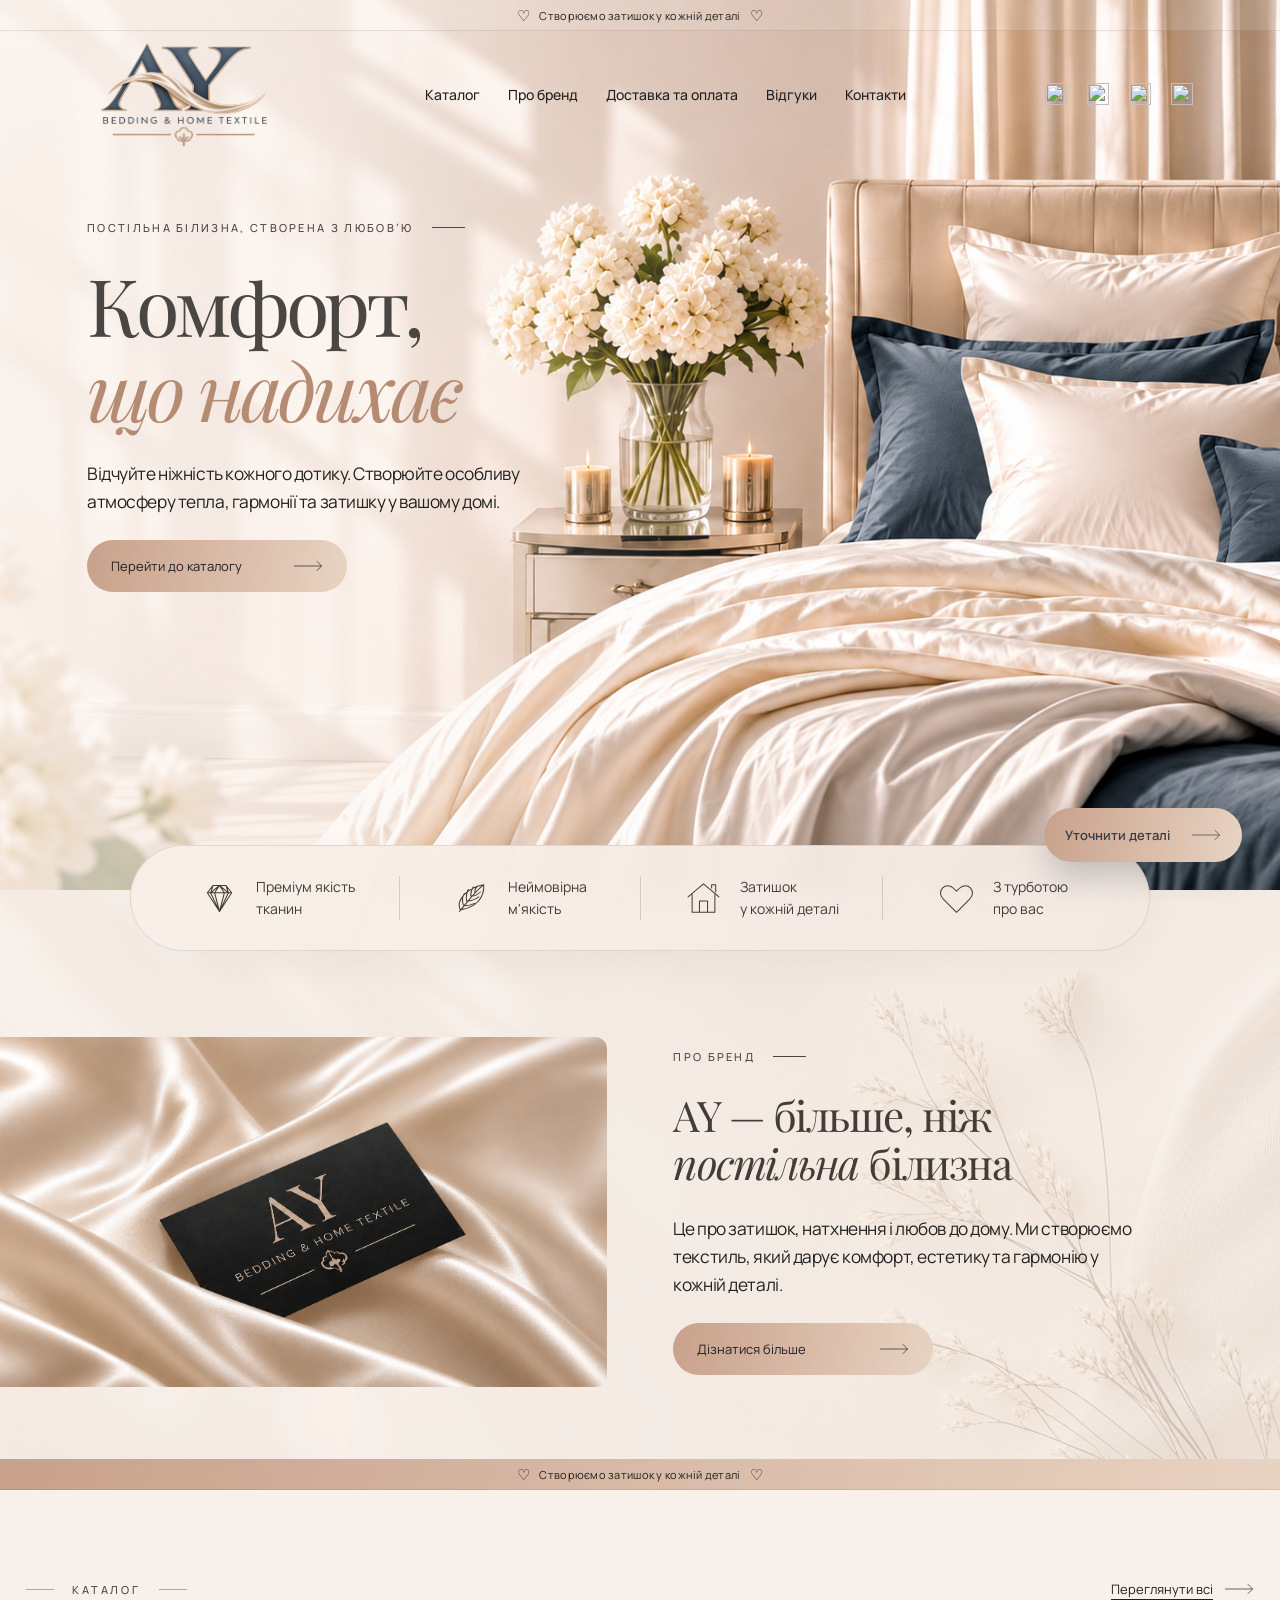
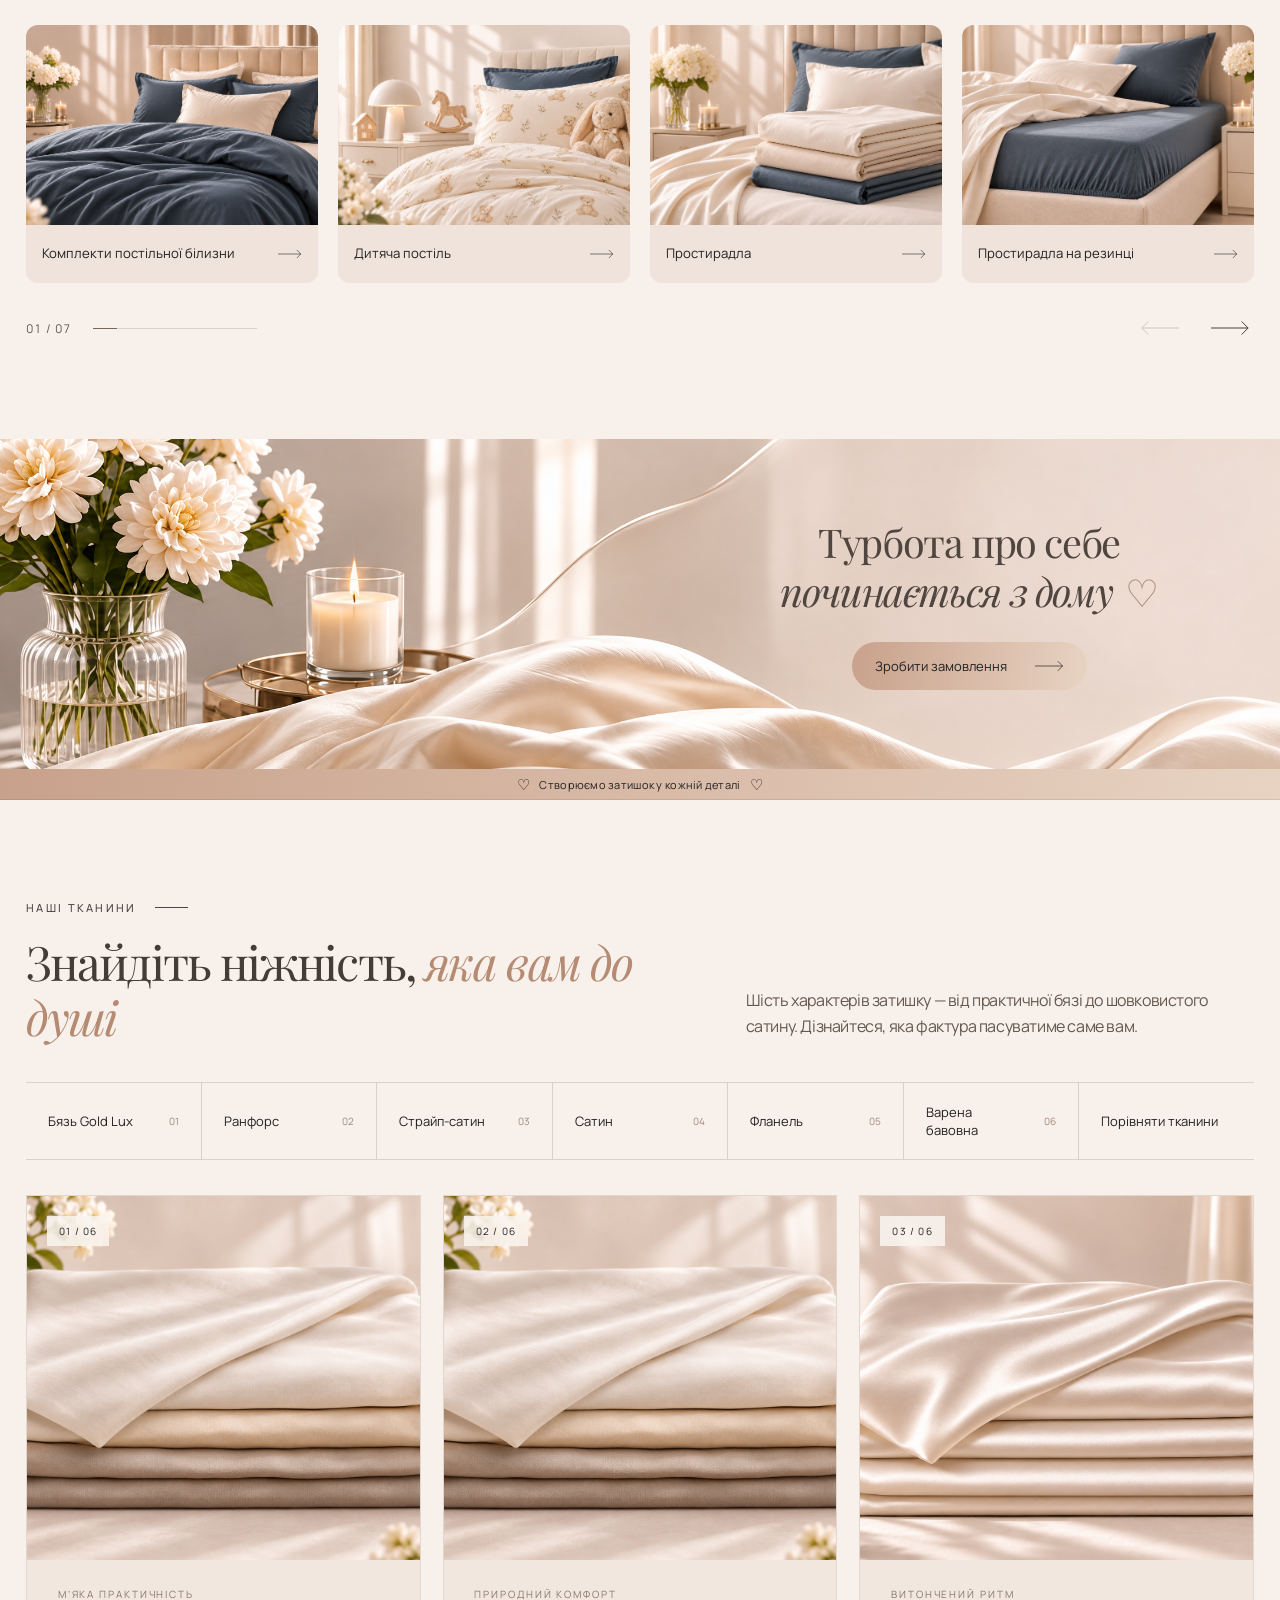
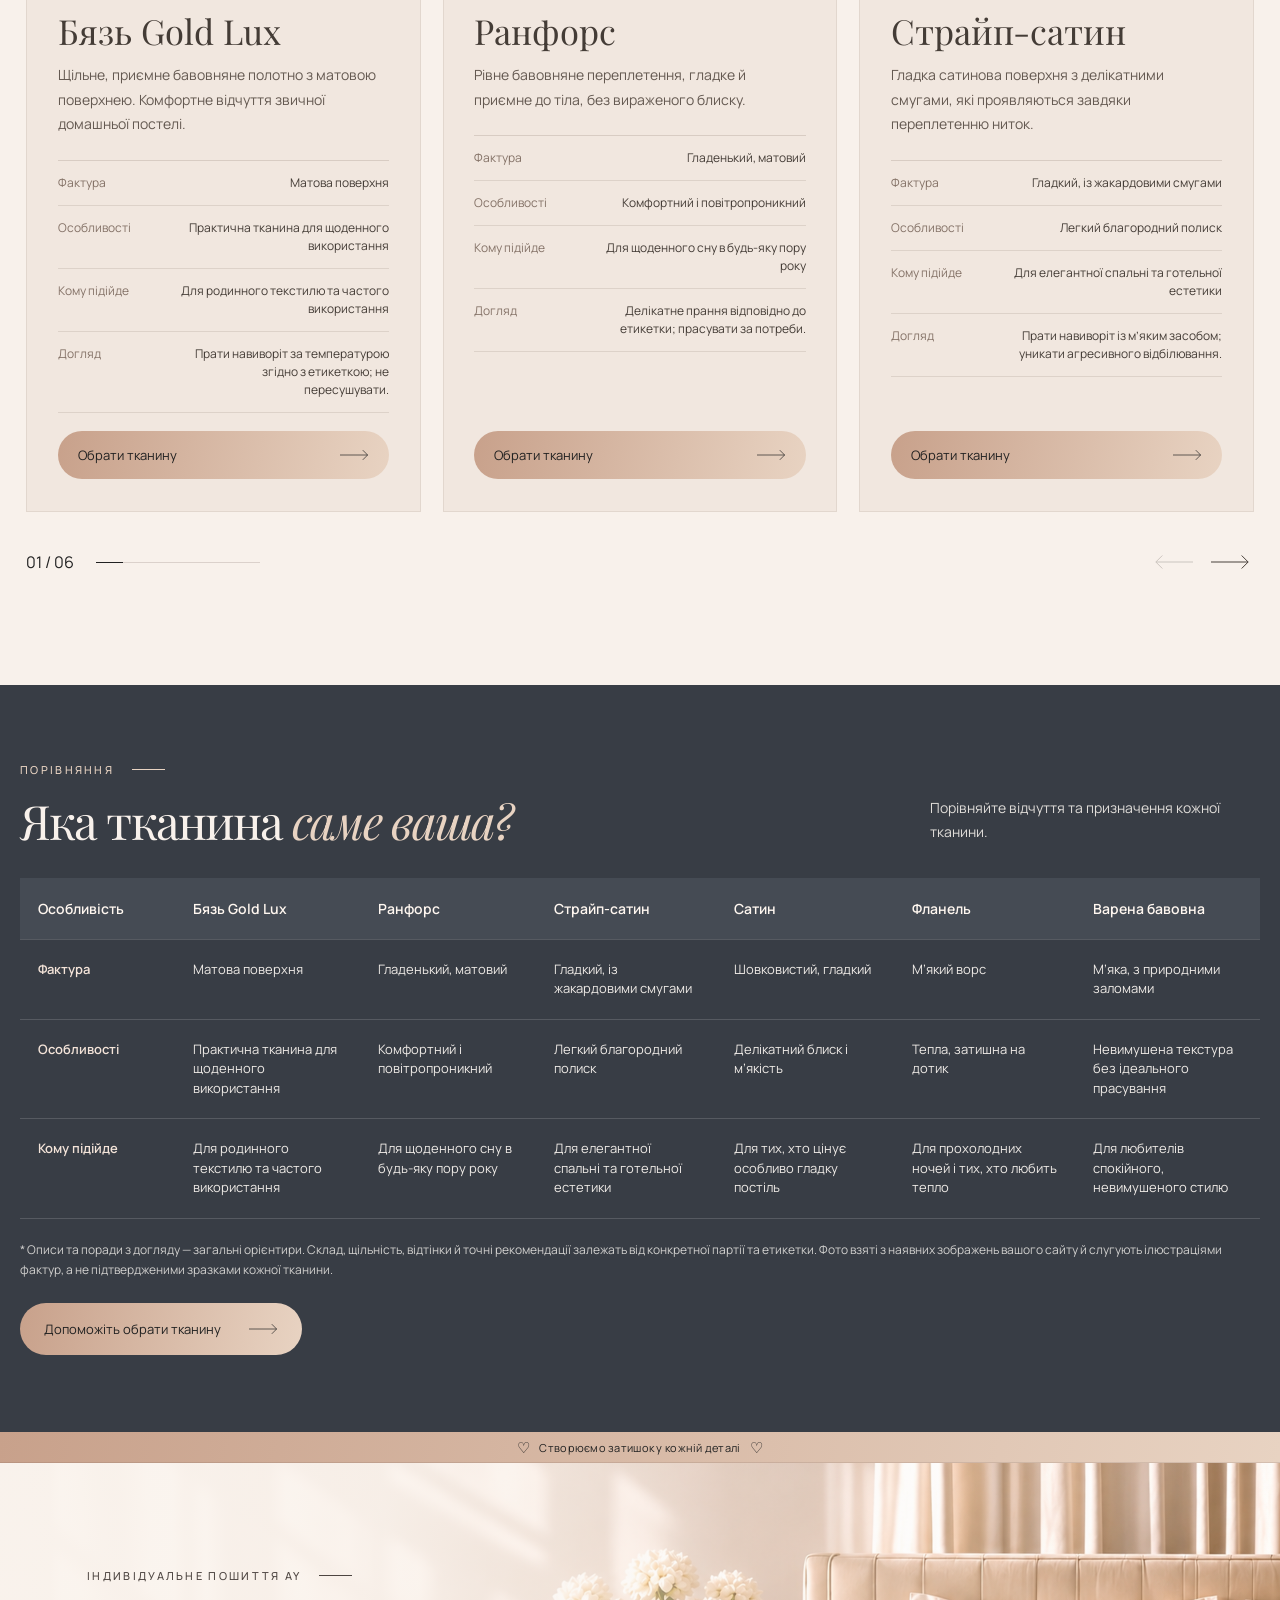
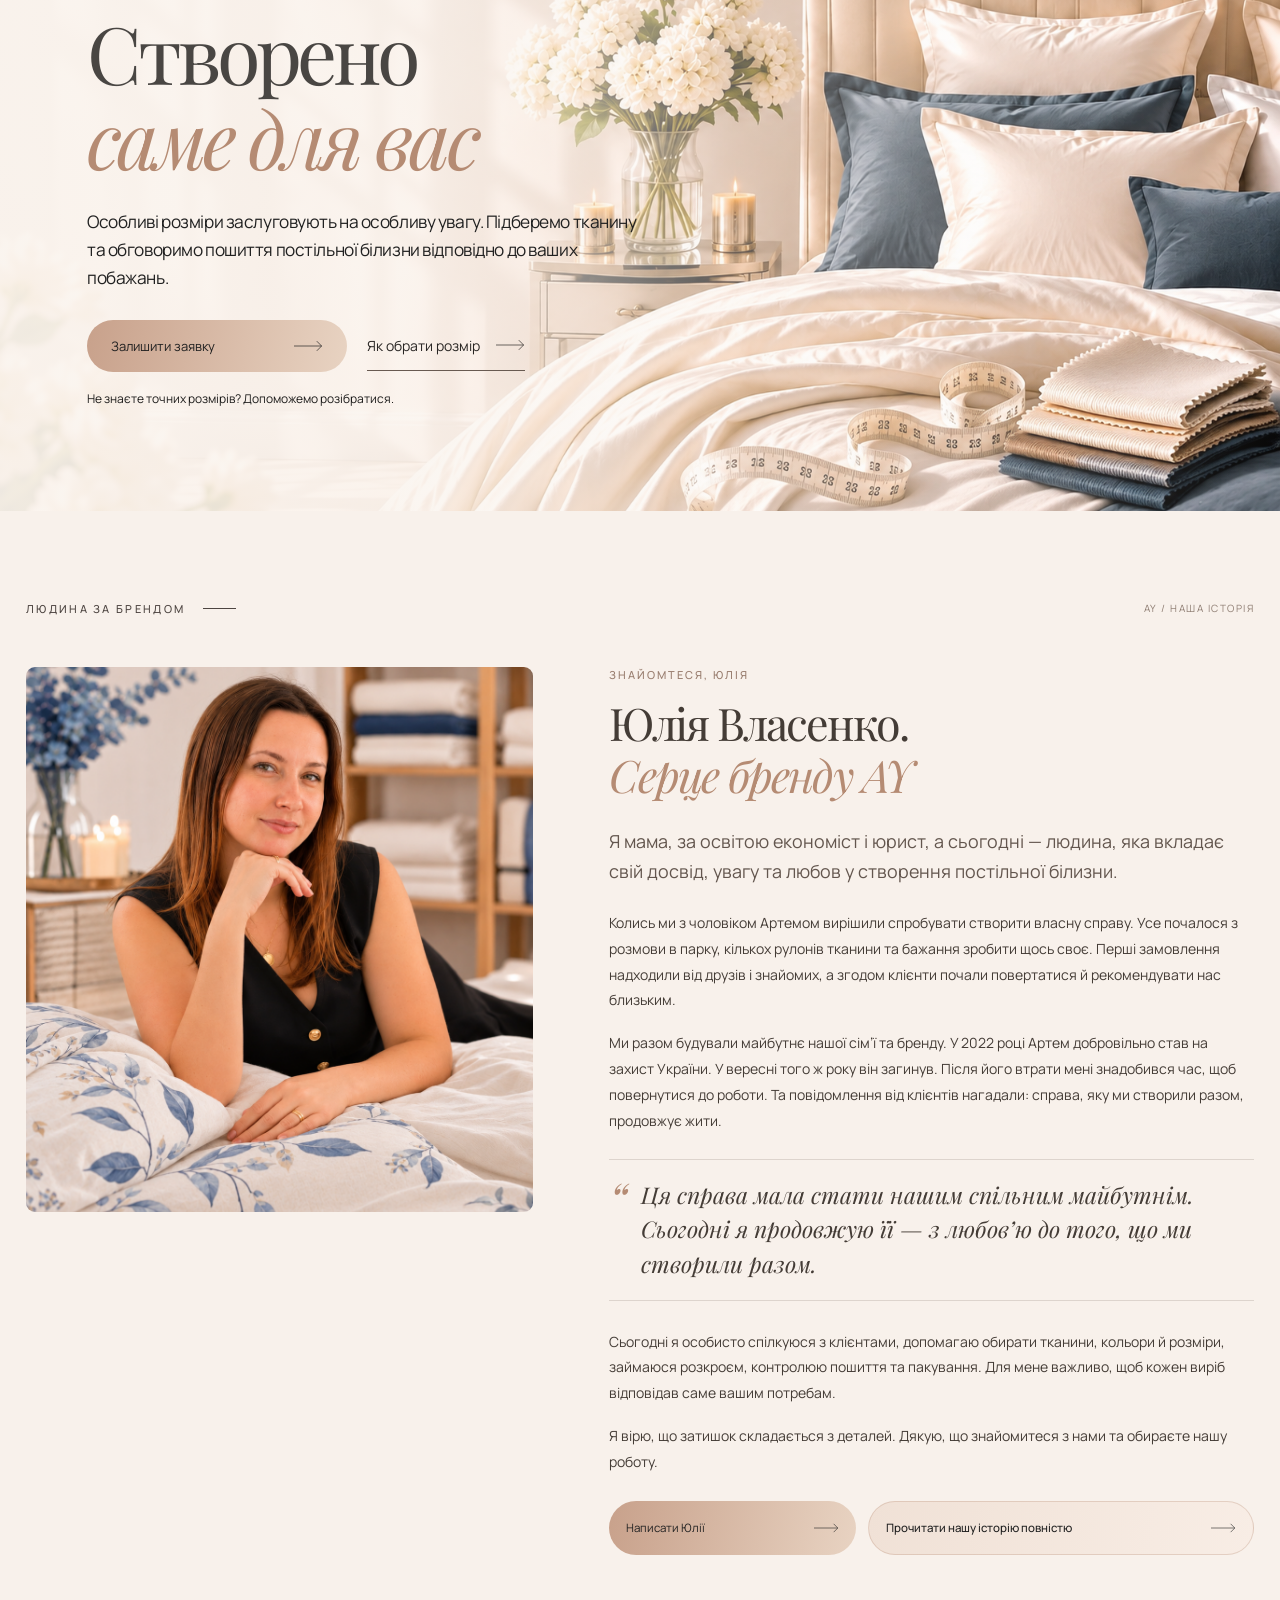
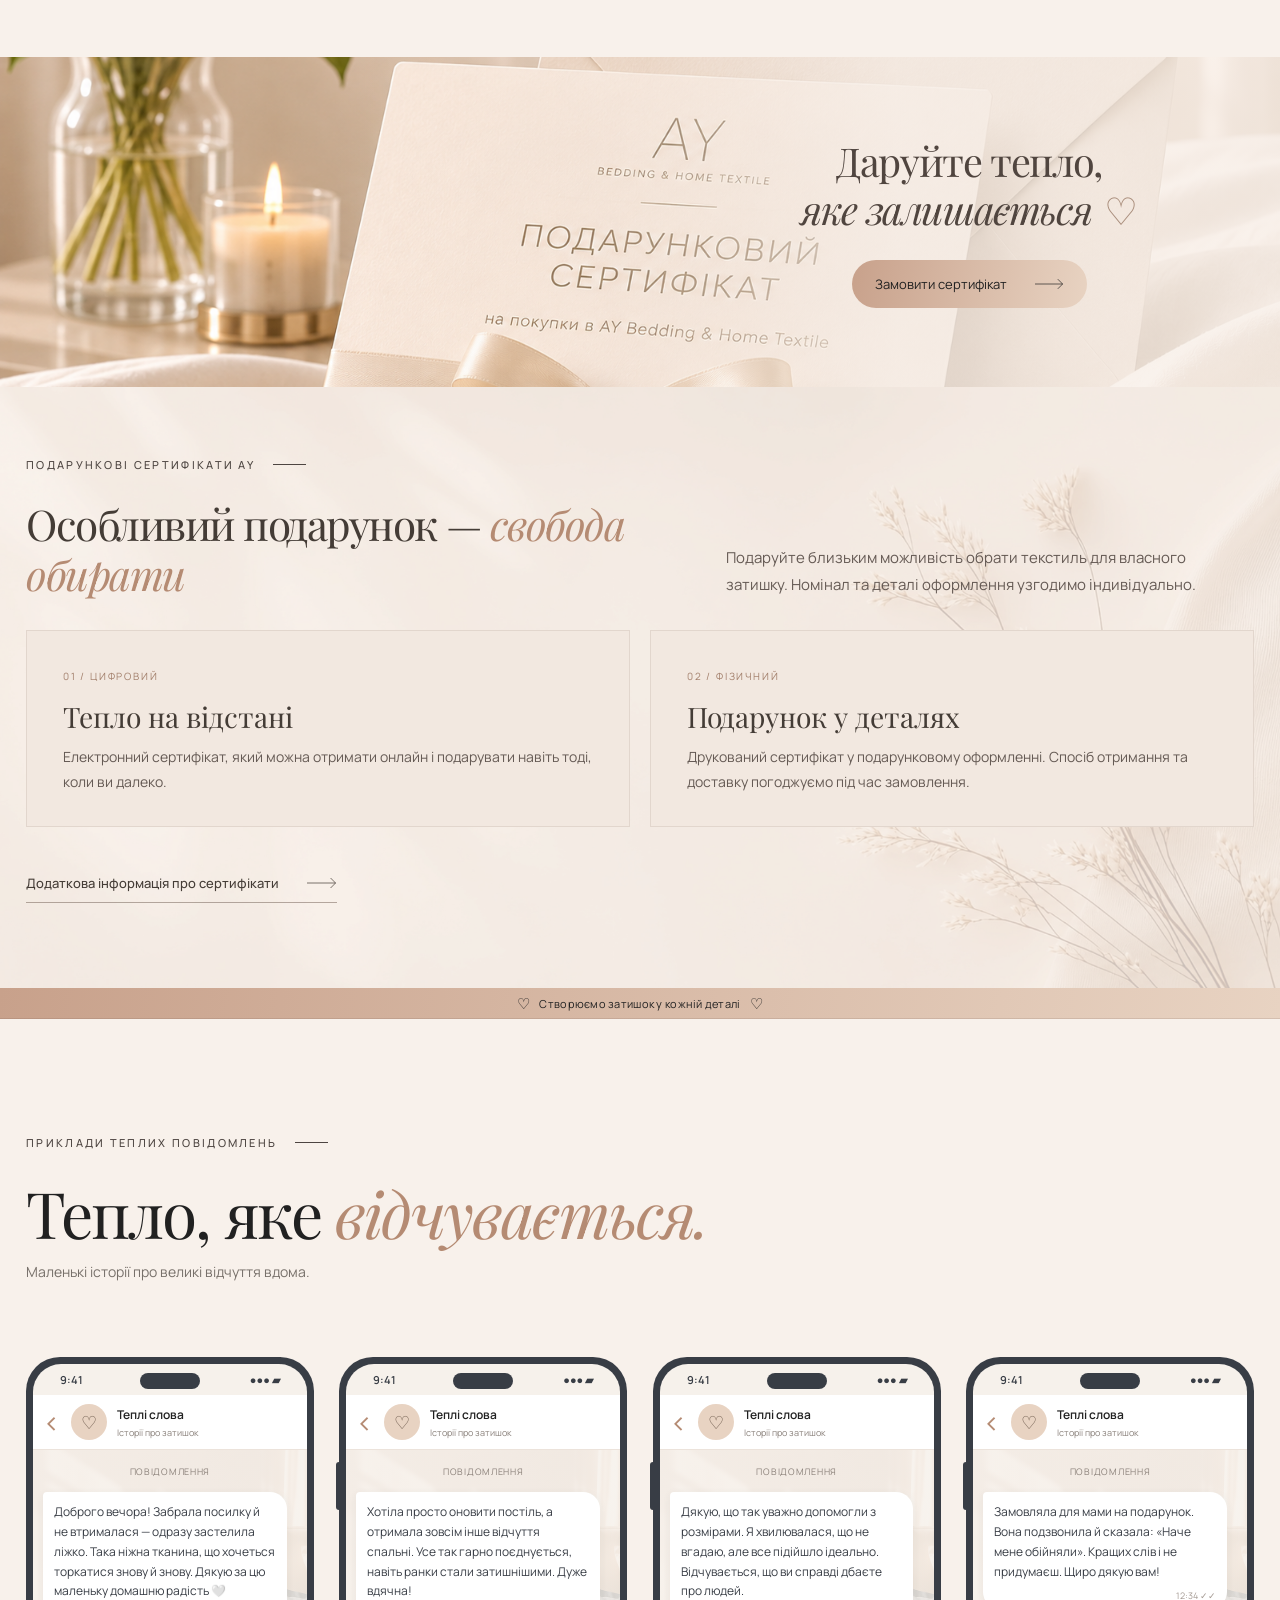
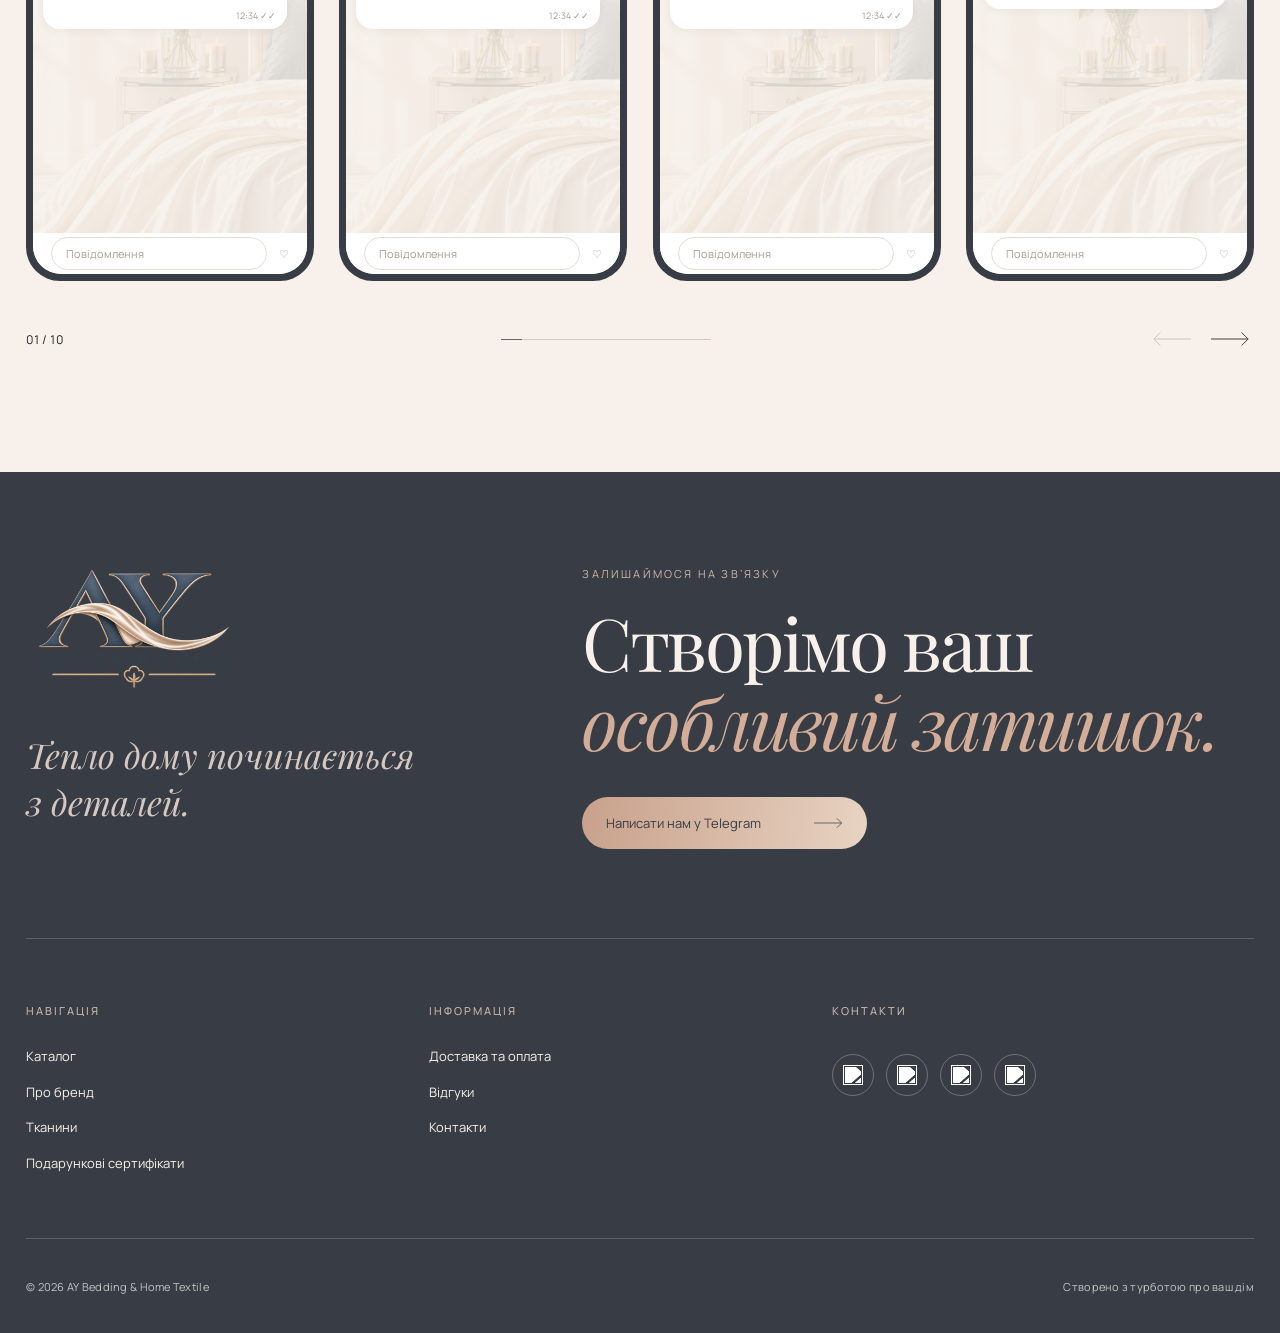
==== commit 5a746038: "nav: link payment and delivery menu items to dedicated page" ====
--- a/index.html
+++ b/index.html
@@ -27,7 +27,7 @@
         <nav aria-label="Головне меню" class="nav" id="navigation">
           <a href="#catalog">Каталог</a>
           <a href="#about">Про бренд</a>
-          <a href="#delivery">Доставка та оплата</a>
+          <a href="oplata-ta-dostavka.html">Доставка та оплата</a>
           <a href="#reviews">Відгуки</a><a href="#contacts">Контакти</a>
         </nav>
         <div class="header__actions">
@@ -1925,7 +1925,7 @@
       </div>
       <div class="ay-site-footer__column">
         <h3>ІНФОРМАЦІЯ</h3>
-        <a href="index.html#delivery">Доставка та оплата</a>
+        <a href="oplata-ta-dostavka.html">Доставка та оплата</a>
         <a href="index.html#reviews">Відгуки</a>
         <a href="index.html#contacts">Контакти</a>
       </div>
--- a/style.css
+++ b/style.css
@@ -3229,3 +3229,39 @@
 /* A subtle echo of the homepage hero inside each iPhone message screen. */
 .ay-reviews__chat-body{position:relative;isolation:isolate;background:#eee6de}
 .ay-reviews__chat-body::before{content:"";position:absolute;inset:0;z-index:-1;pointer-events:none;background:linear-gradient(rgba(246,241,235,.86),rgba(246,241,235,.89)),url("img/hero.webp") center/cover no-repeat}
+
+
+/* Full-width carousel navigation below the iPhone frames */
+.ay-reviews__heading{margin-bottom:clamp(35px,5vw,68px)}
+.ay-reviews__nav{width:100%;justify-content:space-between;align-items:center;margin-top:25px;gap:20px}
+.ay-reviews__counter{margin-right:auto}
+.ay-reviews__progress{width:clamp(90px,18vw,210px)}
+.ay-reviews__nav .catalog__controls{margin-left:auto}
+.ay-reviews__track{padding-bottom:16px}
+@media(max-width:900px){.ay-reviews__nav{justify-content:space-between}}
+@media(max-width:600px){.ay-reviews__nav{gap:12px;margin-top:18px}.ay-reviews__progress{width:clamp(45px,15vw,90px)}}
+
+
+/* Reviews polish: flat iPhone frames and complete cards on desktop */
+.ay-reviews__device{box-shadow:none}
+@media(min-width:901px){
+  .ay-reviews__track{--reviews-gap:clamp(18px,2.7vw,42px);gap:var(--reviews-gap);padding:12px 0 16px;scroll-padding-inline:0}
+  .ay-reviews__phone{flex:0 0 calc((100% - 2 * var(--reviews-gap))/3)}
+}
+
+
+/* Four complete, compact iPhones per desktop carousel viewport */
+@media(min-width:901px){
+  .ay-reviews__track{--reviews-gap:clamp(14px,2vw,28px);gap:var(--reviews-gap)}
+  .ay-reviews__phone{flex:0 0 calc((100% - 3 * var(--reviews-gap))/4)}
+  .ay-reviews__device{width:100%;margin-inline:auto;aspect-ratio:.55;border-radius:34px;padding:7px}
+  .ay-reviews__screen{border-radius:28px}
+  .ay-reviews__status{height:31px}
+  .ay-reviews__island{top:9px;width:60px;height:16px}
+  .ay-reviews__chat-head{padding:9px 10px}
+  .ay-reviews__chat-body{padding:15px 10px}
+  .ay-reviews__day{margin-bottom:14px}
+  .ay-reviews__bubble{padding:10px 11px 7px}
+  .ay-reviews__bubble p{font-size:12px;line-height:1.65}
+  .ay-reviews__chat-bottom{height:41px}
+}
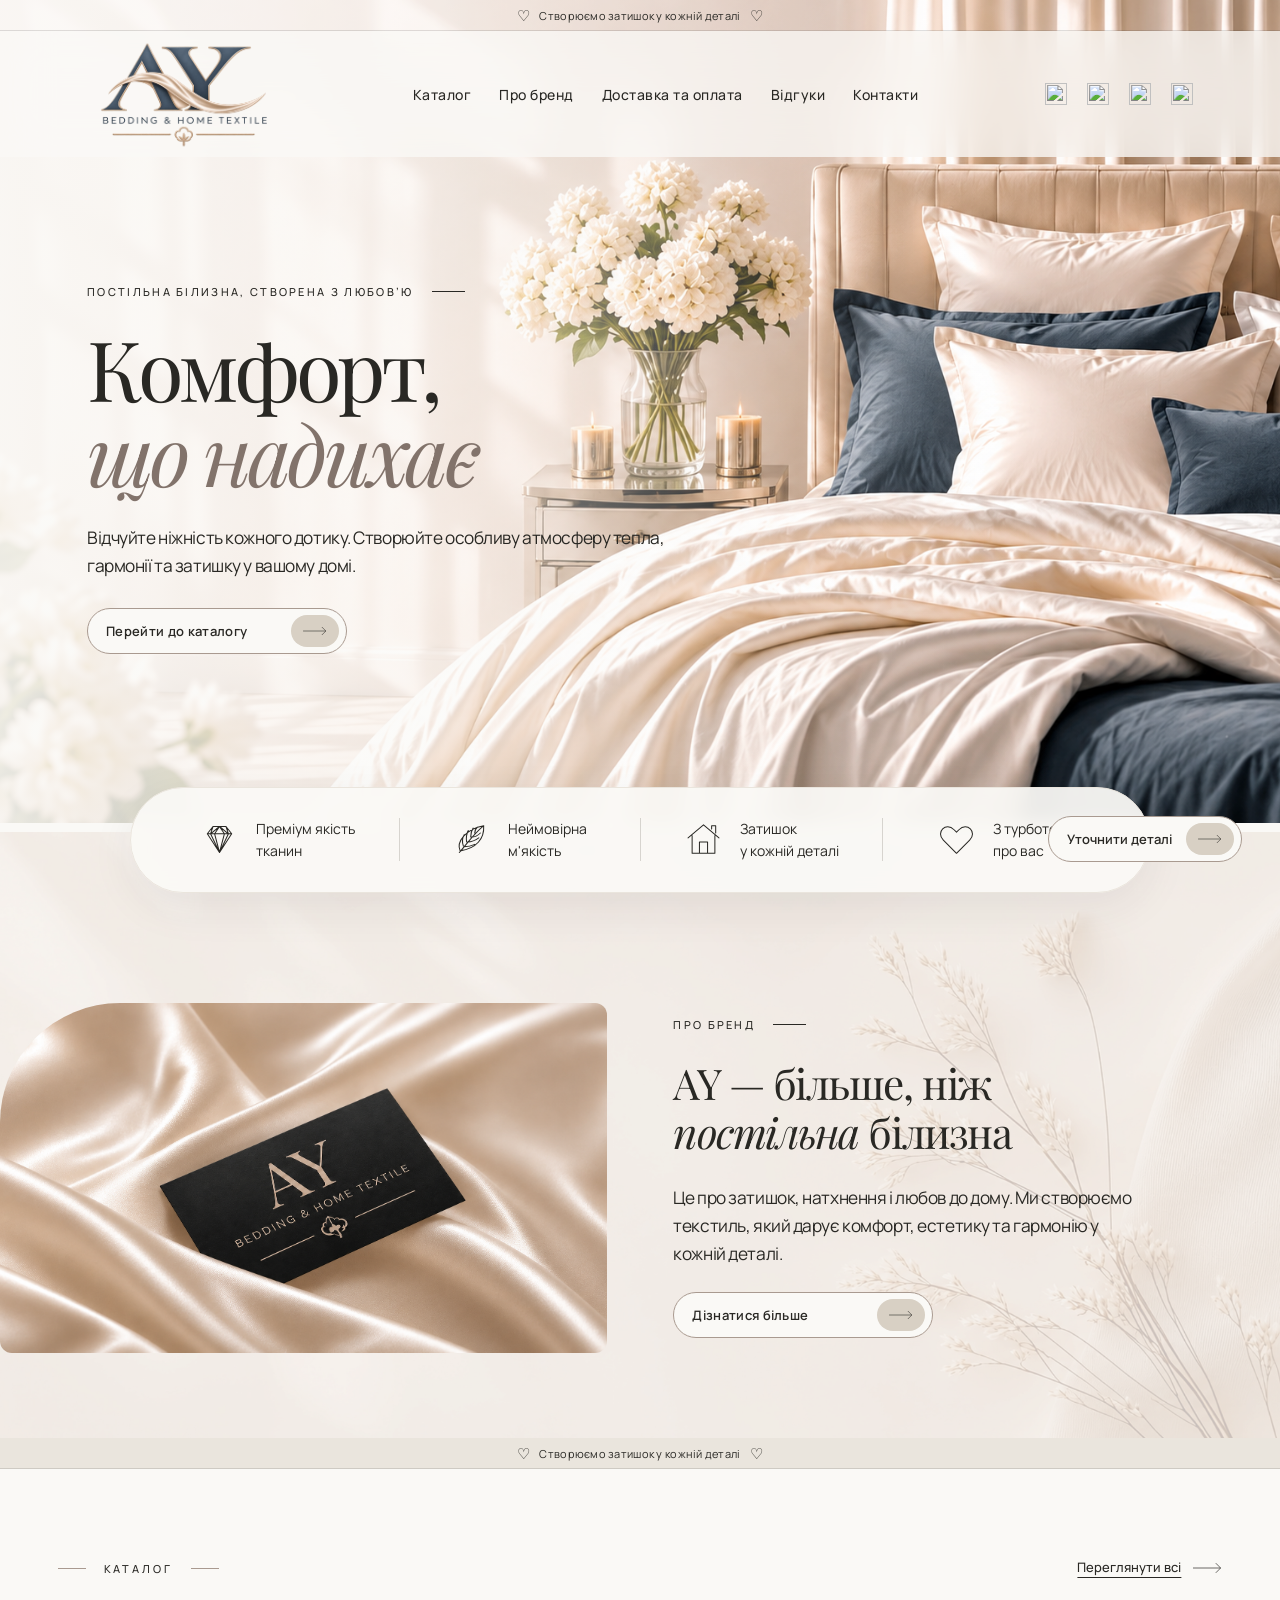
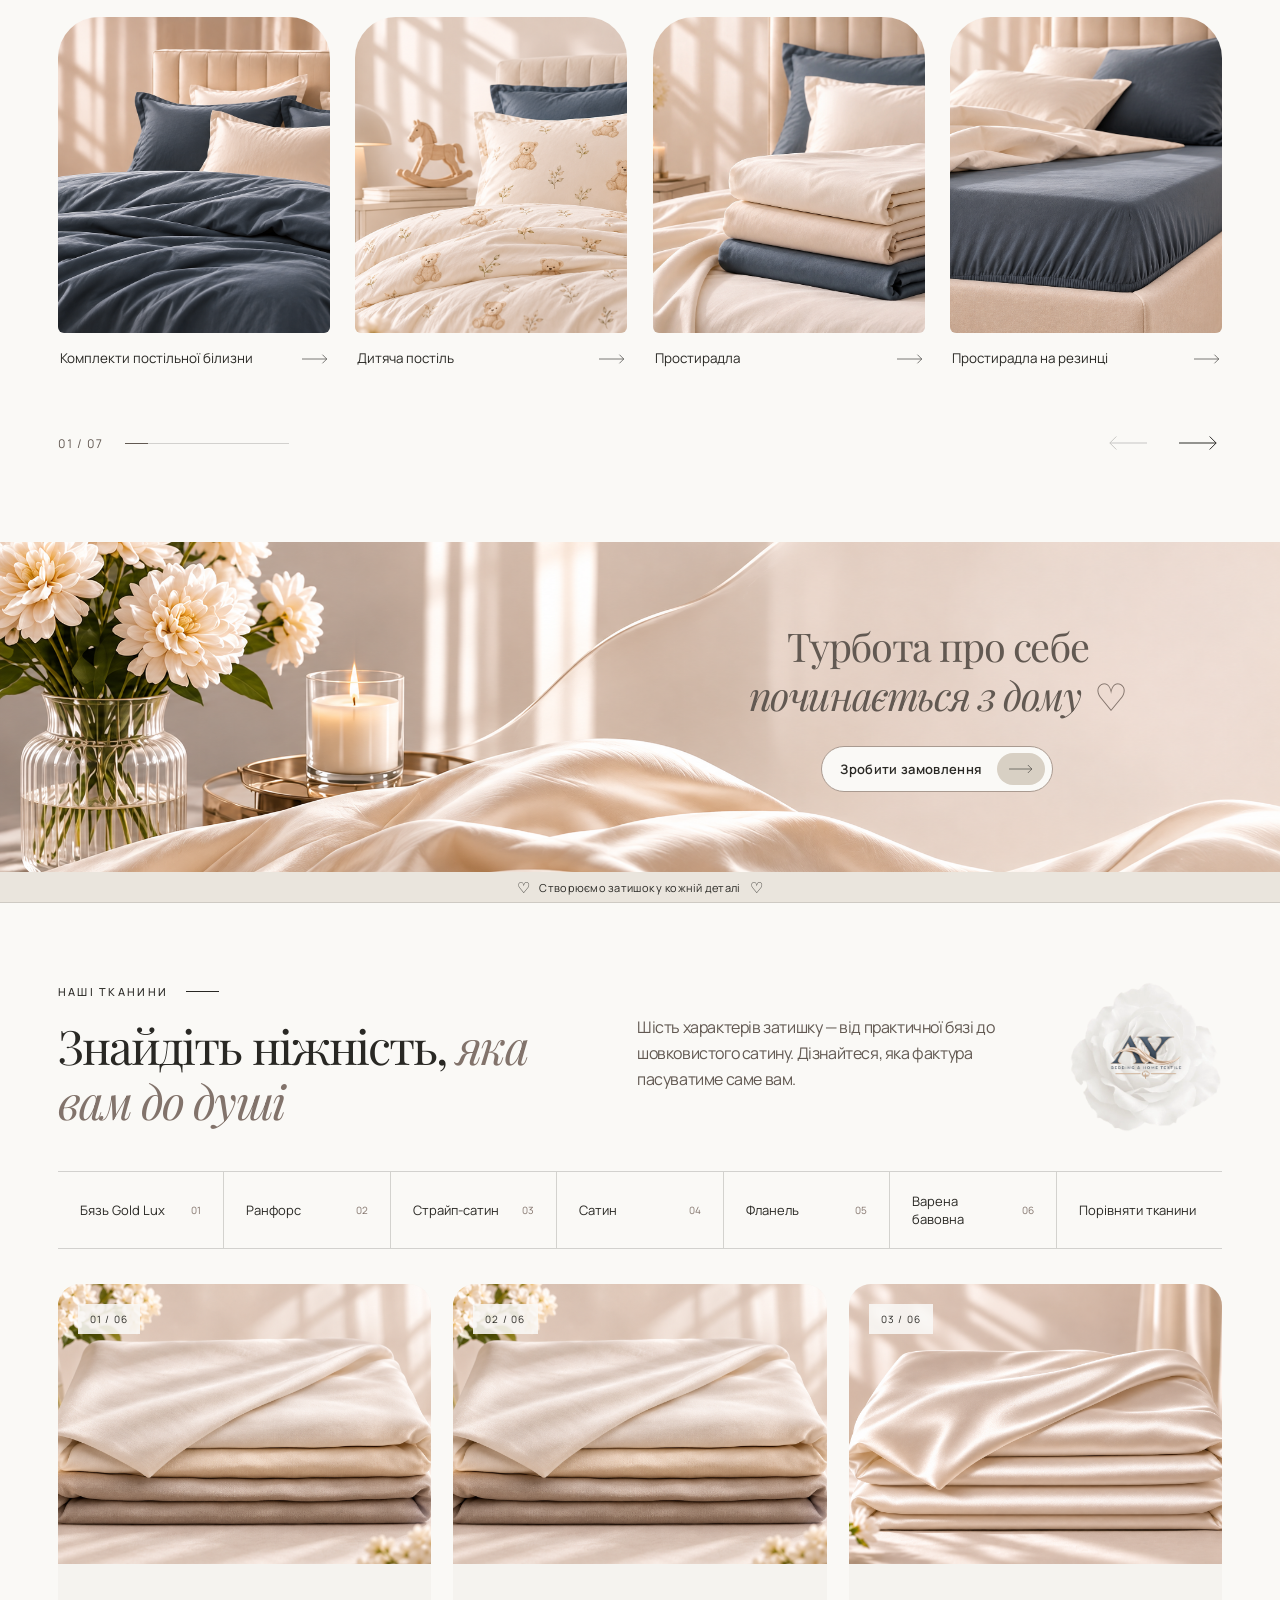
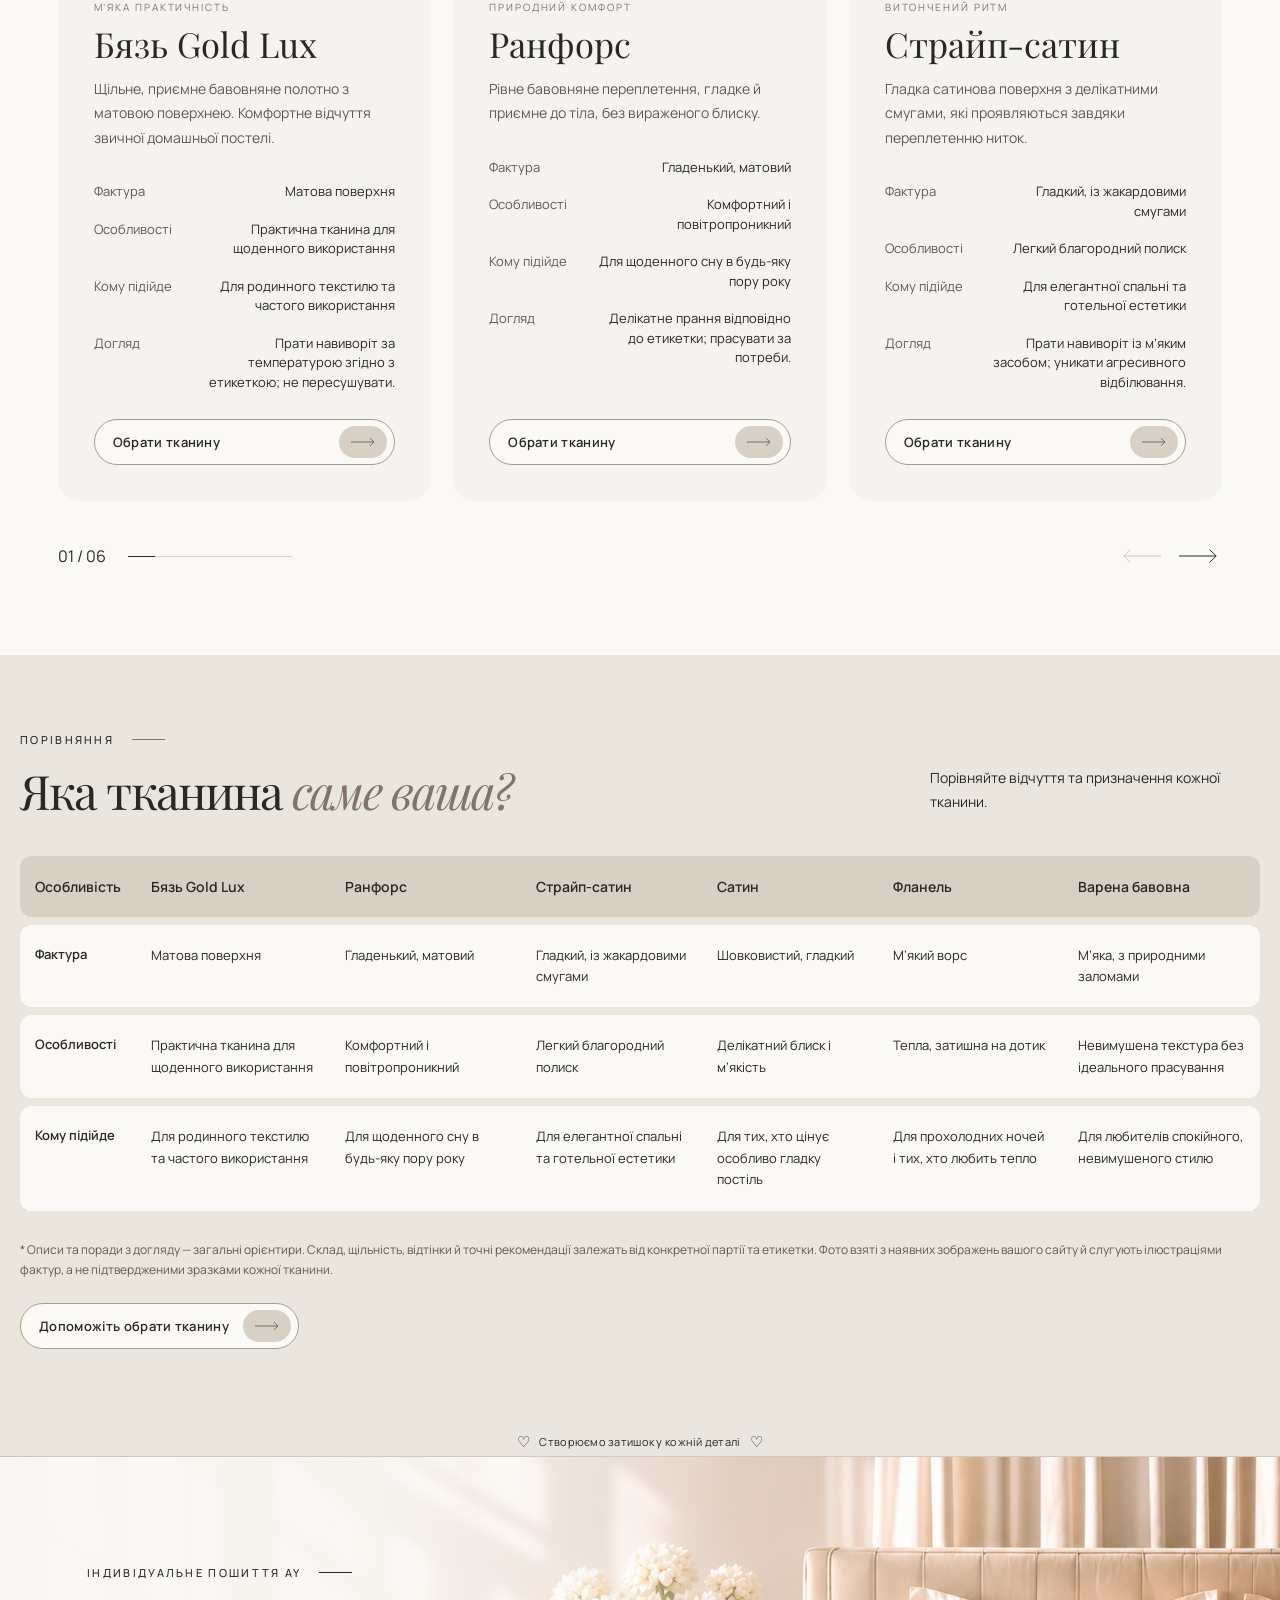
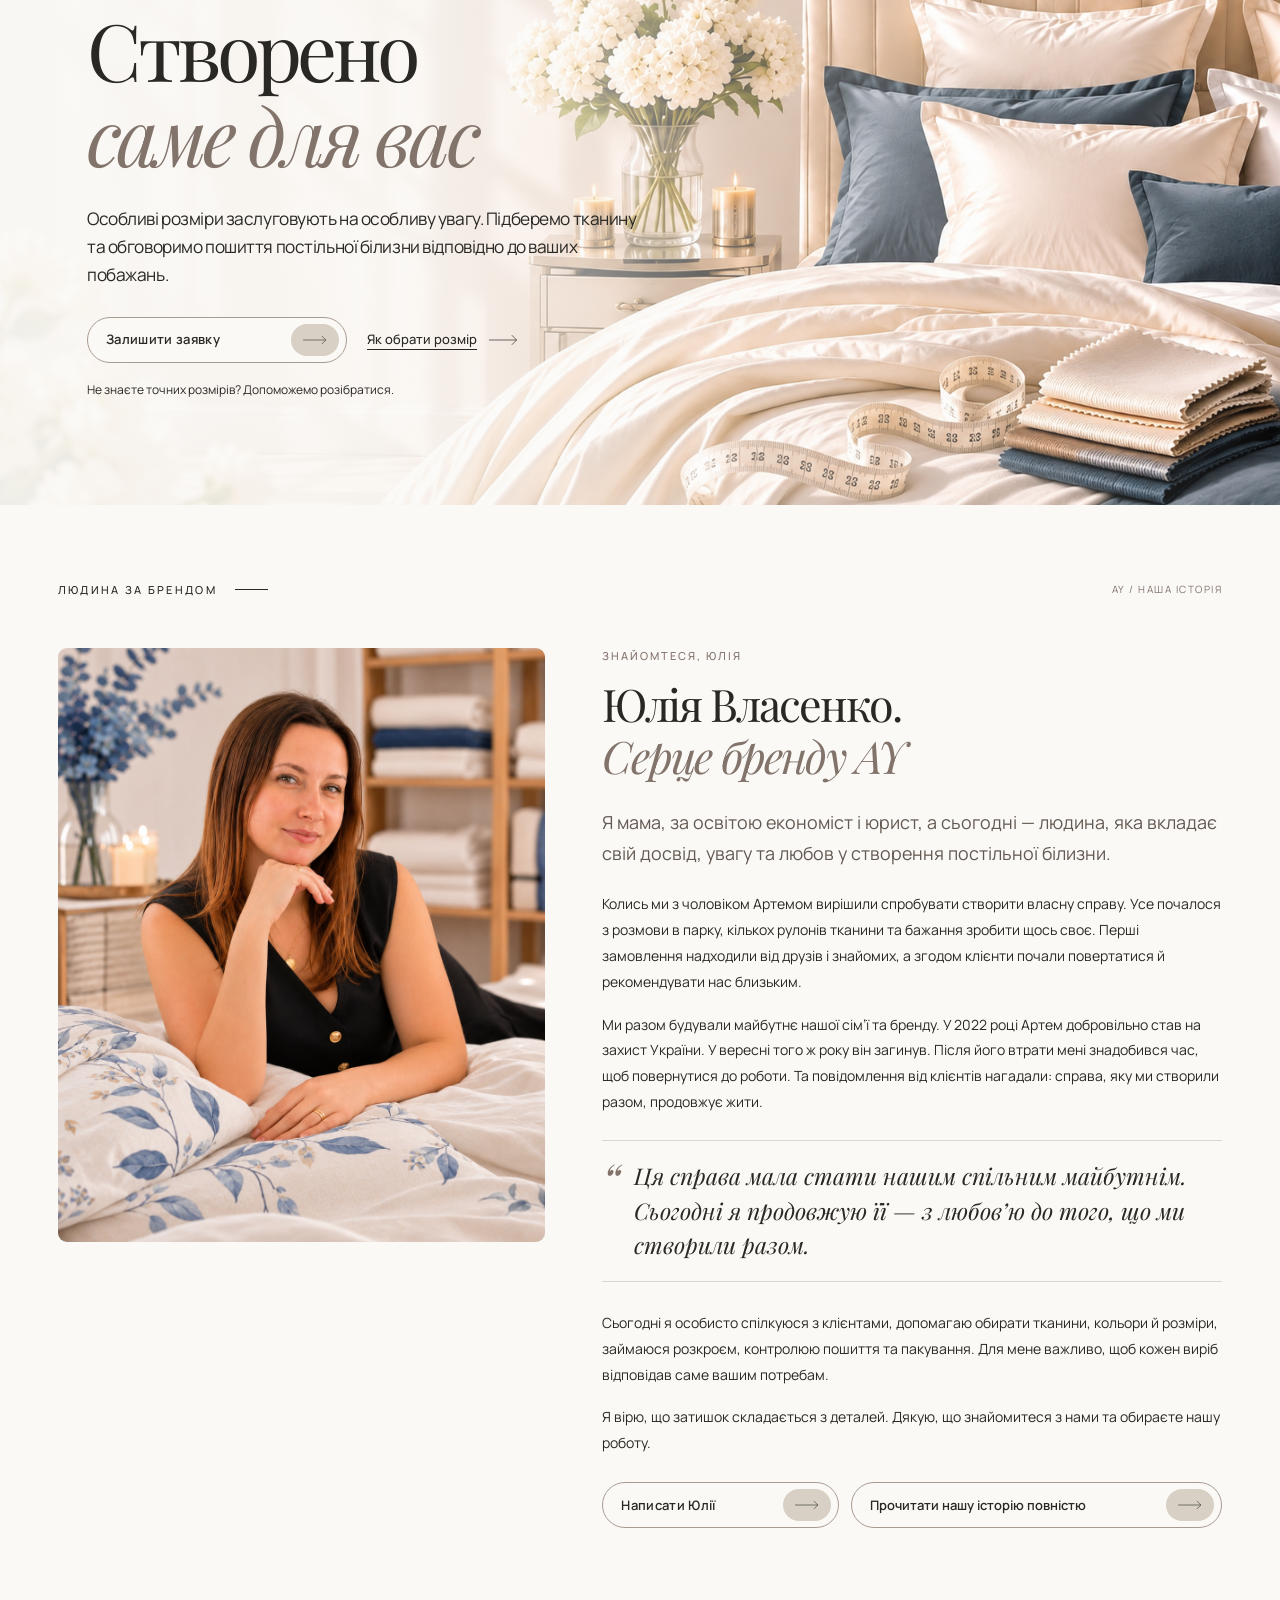
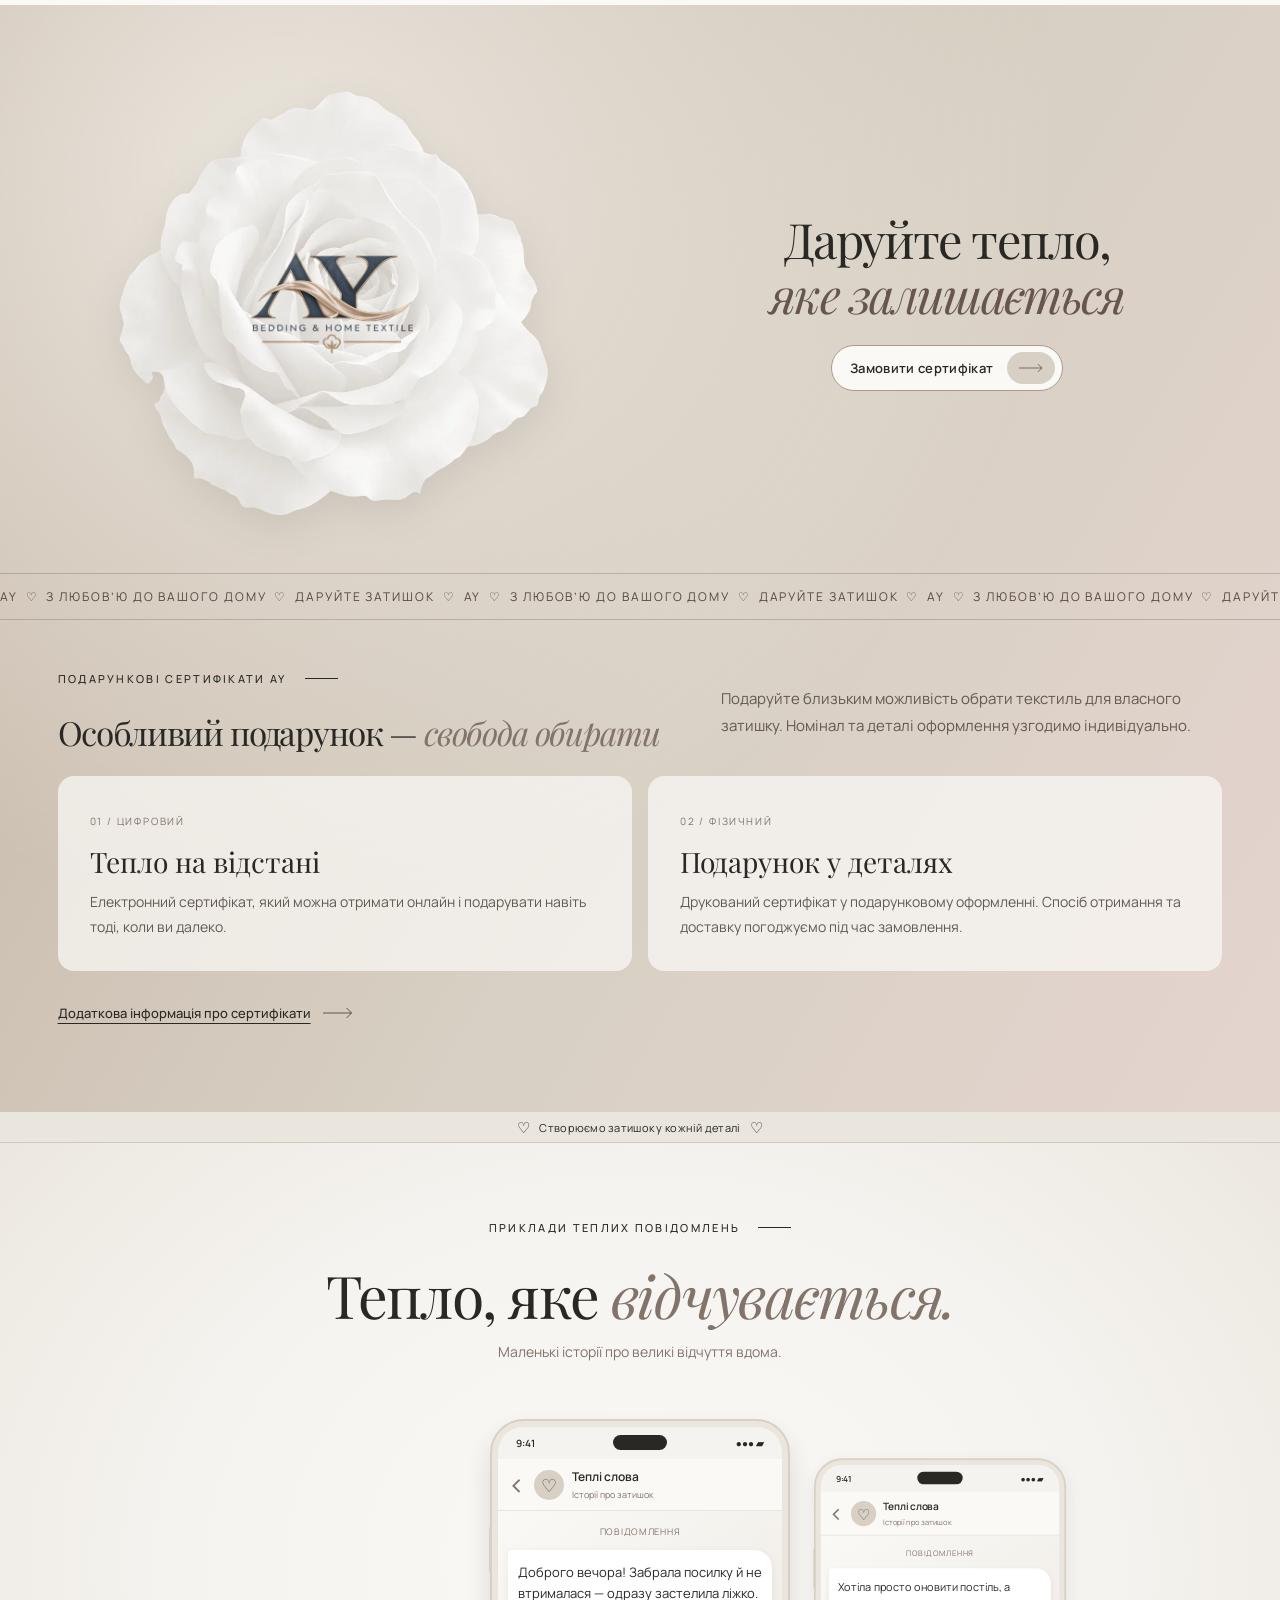
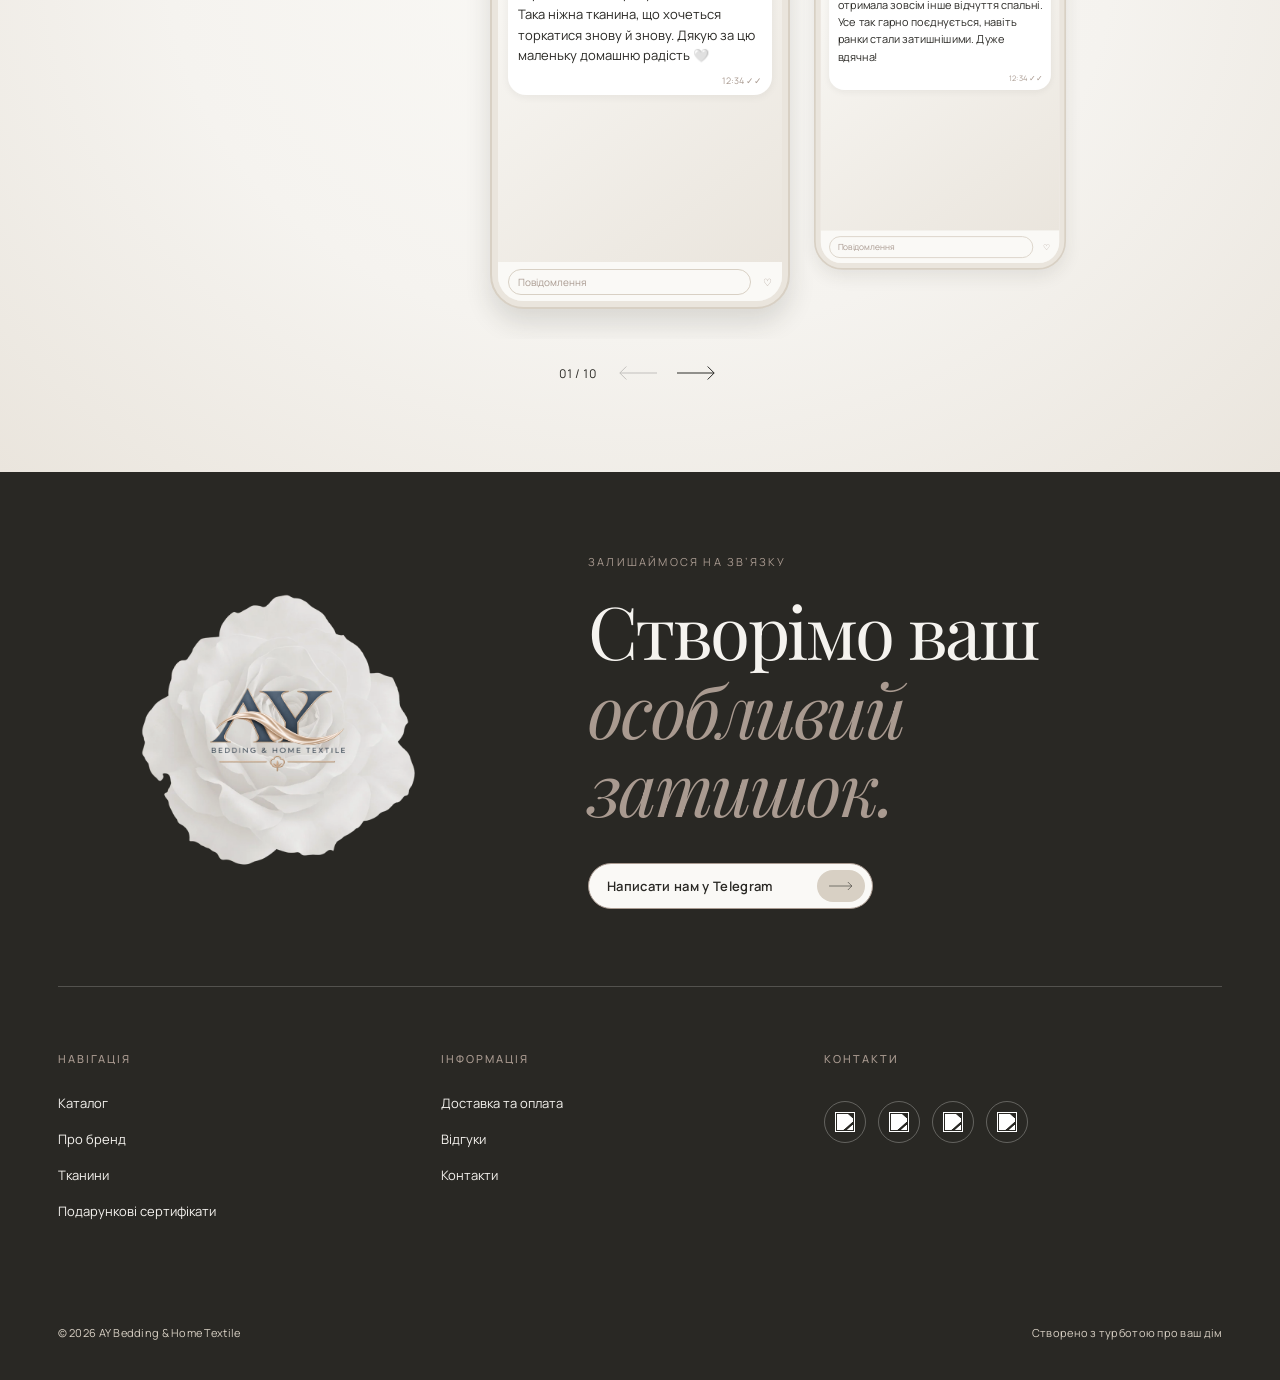
==== commit acab1f91: "Add files via upload" ====
--- a/index.html
+++ b/index.html
@@ -1170,6 +1170,7 @@
           </div>
         </div>
       </div>
+<div class="ay-gift-marquee" aria-hidden="true"><div class="ay-gift-marquee__track"><span>AY  ♡  З любов’ю до вашого дому  ♡  Даруйте затишок  ♡  AY  ♡  З любов’ю до вашого дому  ♡  Даруйте затишок  ♡  AY  ♡  З любов’ю до вашого дому  ♡  Даруйте затишок  ♡  AY  ♡  З любов’ю до вашого дому  ♡  Даруйте затишок  ♡  </span><span>AY  ♡  З любов’ю до вашого дому  ♡  Даруйте затишок  ♡  AY  ♡  З любов’ю до вашого дому  ♡  Даруйте затишок  ♡  AY  ♡  З любов’ю до вашого дому  ♡  Даруйте затишок  ♡  AY  ♡  З любов’ю до вашого дому  ♡  Даруйте затишок  ♡  </span></div></div>
       <div class="section-container gift-certificates__details">
         <div class="gift-certificates__intro">
           <div>
--- a/style.css
+++ b/style.css
@@ -1,8 +1,15 @@
 /* AY Bedding & Home Textile — Header + Hero */
 :root {
-  --ink: #212121;
-  --accent: #b58b73;
-  --paper: #f8f1eb;
+  --ink: #292824;
+  --milk: #FAF9F6;
+  --warm: #F5F3EF;
+  --linen: #EAE5DD;
+  --sand: #D8D0C4;
+  --pink: #EFE4E2;
+  --gutter: clamp(20px, 4.5vw, 75px);
+  --ease: cubic-bezier(.22,1,.36,1);
+  --accent: #82736B;
+  --paper: var(--milk);
   --font-body: "Manrope", Arial, sans-serif;
   --font-heading: "Playfair Display", Georgia, serif;
 }
@@ -38,7 +45,7 @@
 /* Shared desktop background */
 .first-screen {
   position: relative;
-  min-height: 100svh;
+  min-height: 0;
   isolation: isolate;
   overflow: clip;
 }
@@ -57,9 +64,9 @@
   z-index: -1;
   background: linear-gradient(
     90deg,
-    rgba(250, 244, 238, 0.74),
-    rgba(250, 244, 238, 0.57) 26%,
-    rgba(250, 244, 238, 0.17) 44%,
+    rgba(250, 249, 246, 0.74),
+    rgba(250, 249, 246, 0.57) 26%,
+    rgba(250, 249, 246, 0.17) 44%,
     transparent 64%
   );
 }
@@ -73,15 +80,15 @@
   gap: 9px;
   font-size: 11px;
   letter-spacing: 0.025em;
-  border-bottom: 1px solid rgba(96, 76, 66, 0.14);
-  background: rgba(250, 243, 237, 0.14);
+  border-bottom: 1px solid rgba(41, 40, 36, 0.14);
+  background: rgba(250, 249, 246, 0.14);
 }
 .announcement span {
   font-size: 15px;
 }
 
 .announcement.dark {
-  background: linear-gradient(100deg, #c8a18b, #e8d3c2);
+  background: var(--linen);
 }
 
 /* Header */
@@ -153,12 +160,12 @@
 
 /* Hero */
 .hero {
-  min-height: max(580px, calc(100svh - 157px));
+  min-height: clamp(610px, 52vw, 820px);
   display: flex;
-  align-items: flex-start;
+  align-items: center;
 }
 .hero__copy {
-  max-width: 570px;
+  max-width: min(650px, 53vw);
   margin-left: clamp(30px, 6.8vw, 110px);
   padding-top: clamp(45px, 7vh, 105px);
   padding-bottom: 105px;
@@ -168,7 +175,7 @@
   align-items: center;
   gap: 18px;
   margin-bottom: 27px;
-  color: #4d4541;
+  color: #292824;
   font-size: 11px;
   font-weight: 500;
   letter-spacing: 0.21em;
@@ -176,12 +183,12 @@
 .eyebrow i {
   width: 33px;
   height: 1px;
-  background: #4d4541;
+  background: #292824;
 }
 .hero h1 {
   margin: 0;
-  color: #494643;
-  font: 400 clamp(65px, 6.2vw, 105px)/1.07 var(--font-heading);
+  color: #292824;
+  font: 400 clamp(60px, 6.5vw, 108px)/1.02 var(--font-heading);
   letter-spacing: -0.052em;
 }
 .hero h1 em {
@@ -206,7 +213,7 @@
   margin-top: 24px;
   padding: 17px 24px;
   border-radius: 50px;
-  background: linear-gradient(100deg, #c8a18b, #e8d3c2);
+  background: var(--linen);
   color: var(--ink);
   font-size: 13px;
   transition:
@@ -222,7 +229,7 @@
 }
 .hero__cta:hover {
   transform: translateY(-3px);
-  box-shadow: 0 12px 28px rgba(114, 74, 54, 0.13);
+  box-shadow: 0 12px 28px rgba(41, 40, 36, 0.13);
 }
 .next-placeholder {
   height: 2px;
@@ -312,8 +319,8 @@
     align-items: flex-start;
     gap: 0;
     padding: 14px 25px 24px;
-    background: rgba(249, 242, 235, 0.98);
-    box-shadow: 0 20px 25px rgba(75, 56, 37, 0.1);
+    background: rgba(250, 249, 246, 0.98);
+    box-shadow: 0 20px 25px rgba(41, 40, 36, 0.1);
     opacity: 0;
     visibility: hidden;
     transform: translateY(-12px);
@@ -346,7 +353,7 @@
 /* Mobile: clear typography above photo */
 @media (max-width: 600px) {
   .first-screen {
-    min-height: 100svh;
+    min-height: 0;
     background: var(--paper);
     overflow: hidden;
   }
@@ -416,12 +423,12 @@
     z-index: -1;
     background: linear-gradient(
       180deg,
-      rgba(248, 241, 235, 0.99) 0%,
-      rgba(248, 241, 235, 0.96) 20%,
-      rgba(248, 241, 235, 0.76) 45%,
-      rgba(248, 241, 235, 0.04) 57%,
-      rgba(248, 241, 235, 0) 68%,
-      rgba(30, 24, 20, 0.13) 100%
+      rgba(250, 249, 246, 0.99) 0%,
+      rgba(250, 249, 246, 0.96) 20%,
+      rgba(250, 249, 246, 0.76) 45%,
+      rgba(250, 249, 246, 0.04) 57%,
+      rgba(250, 249, 246, 0) 68%,
+      rgba(41, 40, 36, 0.13) 100%
     );
   }
   .hero__copy {
@@ -540,7 +547,7 @@
   right: 0;
   bottom: 0;
   left: 0;
-  background: #f8f1eb url("img/about-side-art.webp") right top / cover no-repeat;
+  background: #F5F3EF url("img/about-side-art.webp") right top / cover no-repeat;
   pointer-events: none;
 }
 .ay-about__benefits {
@@ -551,17 +558,17 @@
   align-items: center;
   width: min(1020px, calc(100% - 100px));
   min-height: 106px;
-  margin: -55px auto 24px;
+  margin: -36px auto 24px;
   padding: 22px 26px;
   border-radius: 68px;
   background: linear-gradient(
     110deg,
-    rgba(248, 239, 232, 0.97),
-    rgba(242, 232, 225, 0.96)
+    rgba(250, 249, 246, 0.97),
+    rgba(234, 229, 221, 0.96)
   );
-  box-shadow: 0 10px 38px rgba(88, 65, 51, 0.035);
+  box-shadow: 0 10px 38px rgba(41, 40, 36, 0.035);
   backdrop-filter: blur(9px);
-  border: 1px solid rgba(96, 76, 66, 0.14);
+  border: 1px solid rgba(41, 40, 36, 0.14);
 }
 .ay-about__benefit {
   display: flex;
@@ -570,18 +577,18 @@
   gap: 17px;
   min-width: 0;
   padding: 0 18px;
-  color: #423b37;
+  color: #292824;
   font-size: 14px;
   line-height: 1.55;
 }
 .ay-about__benefit + .ay-about__benefit {
-  border-left: 1px solid rgba(117, 91, 78, 0.23);
+  border-left: 1px solid rgba(98, 89, 82, 0.23);
 }
 .ay-about__benefit svg {
   flex: none;
   width: 39px;
   height: 39px;
-  stroke: #443c36;
+  stroke: #292824;
   stroke-width: 1.25;
   stroke-linecap: round;
   stroke-linejoin: round;
@@ -599,7 +606,7 @@
 .ay-about__image {
   height: 350px;
   overflow: hidden;
-  border-radius: 0 12px 12px 0;
+  border-radius: 120px 12px 12px 12px;
 }
 .ay-about__image img {
   display: block;
@@ -618,7 +625,7 @@
   margin: 0;
   font: 400 clamp(32px, 3.3vw, 48px)/1.14 var(--font-heading);
   letter-spacing: -0.035em;
-  color: #443c36;
+  color: #292824;
 }
 .ay-about h2 em {
   font-weight: 400;
@@ -662,7 +669,7 @@
     border-radius: 25px;
     padding: 15px 12px;
     row-gap: 0;
-    background: rgba(247, 237, 229, 0.96);
+    background: rgba(250, 249, 246, 0.96);
   }
   .ay-about__benefit {
     justify-content: flex-start;
@@ -678,10 +685,10 @@
   }
   .ay-about__benefit:nth-child(3) {
     border-left: 0;
-    border-top: 1px solid rgba(117, 91, 78, 0.18);
+    border-top: 1px solid rgba(98, 89, 82, 0.18);
   }
   .ay-about__benefit:nth-child(4) {
-    border-top: 1px solid rgba(117, 91, 78, 0.18);
+    border-top: 1px solid rgba(98, 89, 82, 0.18);
   }
   .ay-about__content {
     display: flex;
@@ -724,14 +731,14 @@
 
 /* Shared section width — reusable for upcoming sections */
 .section-container {
-  width: min(1440px, calc(100% - 52px));
+  width: min(1440px, calc(100% - 2 * var(--gutter)));
   margin-inline: auto;
 }
 
 /* Catalog carousel */
 .catalog {
   padding: 90px 0;
-  background: #f8f1eb;
+  background: #F5F3EF;
 }
 .catalog__heading {
   display: flex;
@@ -746,7 +753,7 @@
 }
 .catalog__heading .eyebrow i {
   width: 28px;
-  background: #bca89a;
+  background: #A99A90;
 }
 .catalog__all {
   display: inline-flex;
@@ -793,14 +800,14 @@
   flex-direction: column;
   overflow: hidden;
   border-radius: 12px;
-  background: #efe3db;
+  background: #EAE5DD;
   scroll-snap-align: start;
 }
 .catalog-card > img {
   display: block;
   width: 100%;
-  height: 200px;
-  aspect-ratio: 1.23;
+  height: auto;
+  aspect-ratio: 4/5;
   object-fit: cover;
   transition: transform 0.5s ease;
 }
@@ -830,12 +837,12 @@
   width: 40px;
   height: 40px;
   padding: 0;
-  border: 1px solid rgba(94, 74, 63, 0.22);
+  border: 1px solid rgba(41, 40, 36, 0.22);
   border-radius: 50%;
-  background: rgba(250, 244, 239, 0.94);
-  color: #443c36;
+  background: rgba(250, 249, 246, 0.94);
+  color: #292824;
   cursor: pointer;
-  box-shadow: 0 5px 18px rgba(60, 40, 25, 0.08);
+  box-shadow: 0 5px 18px rgba(41, 40, 36, 0.08);
 }
 .catalog__arrow--prev {
   left: -16px;
@@ -857,7 +864,7 @@
   margin-top: 17px;
   font-size: 11px;
   letter-spacing: 0.08em;
-  color: #8b7a70;
+  color: #82736B;
 }
 .catalog__counter {
   font-variant-numeric: tabular-nums;
@@ -945,7 +952,7 @@
   min-width: 0;
 }
 .catalog__counter {
-  color: #65574f;
+  color: #625952;
   font-size: 12px;
   letter-spacing: 0.1em;
   white-space: nowrap;
@@ -954,14 +961,14 @@
   display: block;
   width: clamp(80px, 13vw, 164px);
   height: 1px;
-  background: rgba(92, 73, 63, 0.19);
+  background: rgba(41, 40, 36, 0.19);
   overflow: hidden;
 }
 .catalog__progress-fill {
   display: block;
   width: 14.2857%;
   height: 100%;
-  background: #76645a;
+  background: #625952;
   transition: width 0.3s ease;
 }
 .catalog__controls {
@@ -981,7 +988,7 @@
   border-radius: 0;
   background: transparent;
   box-shadow: none;
-  color: #443c36;
+  color: #292824;
   transition:
     opacity 0.2s ease,
     transform 0.2s ease;
@@ -1033,7 +1040,7 @@
   min-height: 330px;
   display: flex;
   align-items: center;
-  background: #f3e8df url("img/care-banner.webp") center / cover no-repeat;
+  background: #EAE5DD url("img/care-banner.webp") center / cover no-repeat;
   overflow: hidden;
 }
 .care-banner__inner {
@@ -1046,7 +1053,7 @@
 .care-banner__copy {
   width: min(100%, 570px);
   text-align: center;
-  color: #50453f;
+  color: #625952;
 }
 .care-banner h2 {
   margin: 0;
@@ -1059,14 +1066,14 @@
 .care-banner__heart {
   display: inline-block;
   margin-left: 13px;
-  color: #a88c7a;
+  color: #82736B;
   font: 400 0.95em/1 var(--font-heading);
 }
 .care-banner .hero__cta {
   margin-top: 27px;
   min-width: 232px;
   padding: 15px 23px;
-  background: linear-gradient(100deg, #c8a18b, #e8d3c2);
+  background: var(--linen);
 }
 @media (max-width: 900px) {
   .care-banner__copy {
@@ -1086,10 +1093,10 @@
     z-index: -1;
     background: linear-gradient(
       180deg,
-      rgba(248, 241, 235, 0.01) 0%,
-      rgba(248, 241, 235, 0.1) 27%,
-      rgba(248, 241, 235, 0.9) 62%,
-      rgba(248, 241, 235, 1) 100%
+      rgba(250, 249, 246, 0.01) 0%,
+      rgba(250, 249, 246, 0.1) 27%,
+      rgba(250, 249, 246, 0.9) 62%,
+      rgba(250, 249, 246, 1) 100%
     );
   }
   .care-banner__inner {
@@ -1119,7 +1126,7 @@
   margin: 0;
   font: 400 clamp(34px, 3.7vw, 56px)/1.16 var(--font-heading);
   letter-spacing: -0.04em;
-  color: #443c36;
+  color: #292824;
 }
 .section-title em {
   font-weight: 400;
@@ -1127,7 +1134,7 @@
 }
 .fabrics {
   padding: 100px 0 105px;
-  background: #f8f1eb;
+  background: #F5F3EF;
 }
 .fabrics__intro {
   display: grid;
@@ -1143,12 +1150,12 @@
   max-width: 490px;
   margin: 0 0 5px;
   font-size: 16px;
-  color: #65584f;
+  color: #625952;
 }
 .fabrics__nav {
   display: flex;
   gap: 0;
-  border-block: 1px solid rgba(90, 70, 57, 0.19);
+  border-block: 1px solid rgba(41, 40, 36, 0.19);
   margin-bottom: 35px;
 }
 .fabrics__nav a {
@@ -1162,14 +1169,14 @@
   transition: background 0.2s;
 }
 .fabrics__nav a + a {
-  border-left: 1px solid rgba(90, 70, 57, 0.19);
+  border-left: 1px solid rgba(41, 40, 36, 0.19);
 }
 .fabrics__nav a:hover {
-  background: #eee3da;
+  background: #EAE5DD;
 }
 .fabrics__nav span {
   font-size: 10px;
-  color: #9e8778;
+  color: #82736B;
 }
 .fabrics__grid {
   display: grid;
@@ -1178,15 +1185,15 @@
 }
 .fabric-card {
   min-width: 0;
-  background: #f1e7df;
-  border: 1px solid rgba(90, 70, 57, 0.1);
+  background: #EAE5DD;
+  border: 1px solid rgba(41, 40, 36, 0.1);
   overflow: hidden;
 }
 .fabric-card__visual {
   position: relative;
   aspect-ratio: 1.08;
   overflow: hidden;
-  background: #e9dbcf;
+  background: #D8D0C4;
 }
 .fabric-card__visual img {
   width: 100%;
@@ -1202,7 +1209,7 @@
   position: absolute;
   left: 20px;
   top: 20px;
-  background: rgba(250, 244, 238, 0.88);
+  background: rgba(250, 249, 246, 0.88);
   padding: 8px 12px;
   font-size: 10px;
   letter-spacing: 0.12em;
@@ -1213,41 +1220,41 @@
 .fabric-card__eyebrow {
   font-size: 10px;
   letter-spacing: 0.19em;
-  color: #8b7569;
+  color: #82736B;
 }
 .fabric-card h3 {
   margin: 11px 0 12px;
   font: 400 clamp(31px, 2.7vw, 43px)/1.15 var(--font-heading);
-  color: #443c36;
+  color: #292824;
 }
 .fabric-card p {
   font-size: 14px;
   line-height: 1.75;
-  color: #645951;
+  color: #625952;
   min-height: 100px;
   margin: 0 0 23px;
 }
 .fabric-card__facts {
   margin: 0;
-  border-top: 1px solid rgba(90, 70, 57, 0.17);
+  border-top: 1px solid rgba(41, 40, 36, 0.17);
 }
 .fabric-card__facts div {
   display: flex;
   justify-content: space-between;
   gap: 15px;
   padding: 13px 0;
-  border-bottom: 1px solid rgba(90, 70, 57, 0.13);
+  border-bottom: 1px solid rgba(41, 40, 36, 0.13);
   font-size: 12px;
   line-height: 1.5;
 }
 .fabric-card__facts dt {
-  color: #847267;
+  color: #82736B;
   flex: 0 0 31%;
 }
 .fabric-card__facts dd {
   margin: 0;
   text-align: right;
-  color: #443c36;
+  color: #292824;
 }
 .fabric-card .hero__cta {
   width: 100%;
@@ -1259,7 +1266,7 @@
 .fabrics__comparison {
   margin-top: 85px;
   padding-top: 55px;
-  border-top: 1px solid rgba(90, 70, 57, 0.2);
+  border-top: 1px solid rgba(41, 40, 36, 0.2);
 }
 .fabrics__comparison-head {
   display: flex;
@@ -1276,7 +1283,7 @@
   margin: 0 0 5px;
   font-size: 14px;
   line-height: 1.7;
-  color: #75665b;
+  color: #625952;
 }
 .fabrics__table-scroll {
   overflow-x: auto;
@@ -1290,30 +1297,30 @@
 .fabrics__table th,
 .fabrics__table td {
   padding: 20px 18px;
-  border-bottom: 1px solid rgba(90, 70, 57, 0.16);
+  border-bottom: 1px solid rgba(41, 40, 36, 0.16);
   font-size: 13px;
   line-height: 1.5;
 }
 .fabrics__table thead th {
   font-size: 14px;
   font-weight: 600;
-  background: #eee2d9;
+  background: #EAE5DD;
 }
 .fabrics__table thead th:first-child {
-  background: #e8d9cd;
+  background: #D8D0C4;
 }
 .fabrics__table tbody th {
   font-weight: 600;
-  color: #53473f;
+  color: #625952;
 }
 .fabrics__table tbody td {
-  color: #66584e;
+  color: #625952;
 }
 .fabrics__note {
   max-width: 790px;
   font-size: 12px;
   line-height: 1.7;
-  color: #8a786c;
+  color: #82736B;
   margin: 21px 0 0;
 }
 .fabrics__comparison > .hero__cta {
@@ -1412,7 +1419,7 @@
   align-items: center;
   min-height: clamp(580px, 72svh, 760px);
   overflow: hidden;
-  background: #f8f1eb;
+  background: #F5F3EF;
 }
 .custom-hero::before,
 .custom-hero::after {
@@ -1429,10 +1436,10 @@
   z-index: -1;
   background: linear-gradient(
     90deg,
-    rgba(250, 244, 238, 0.94) 0%,
-    rgba(250, 244, 238, 0.86) 30%,
-    rgba(250, 244, 238, 0.36) 57%,
-    rgba(250, 244, 238, 0.03) 100%
+    rgba(250, 249, 246, 0.94) 0%,
+    rgba(250, 249, 246, 0.86) 30%,
+    rgba(250, 249, 246, 0.36) 57%,
+    rgba(250, 249, 246, 0.03) 100%
   );
 }
 .custom-hero__copy {
@@ -1442,7 +1449,7 @@
 }
 .custom-hero h2 {
   margin: 0;
-  color: #494643;
+  color: #292824;
   font: 400 clamp(62px, 6.2vw, 100px)/1.07 var(--font-heading);
   letter-spacing: -0.052em;
 }
@@ -1473,9 +1480,9 @@
   gap: 16px;
   padding: 15px 0;
   border: 0;
-  border-bottom: 1px solid #685a51;
+  border-bottom: 1px solid #625952;
   background: transparent;
-  color: #292624;
+  color: #292824;
   font-size: 14px;
   cursor: pointer;
 }
@@ -1488,22 +1495,22 @@
 }
 .custom-hero__hint {
   margin: 18px 0 0;
-  color: #1d1c1b;
+  color: #292824;
   font-size: 12px;
 }
 .ay-dialog {
   width: min(570px, calc(100% - 28px));
   max-height: min(88dvh, 850px);
   padding: 0;
-  border: 1px solid rgba(96, 76, 66, 0.15);
+  border: 1px solid rgba(41, 40, 36, 0.15);
   border-radius: 12px;
-  background: #f8f1eb;
-  color: #443c36;
-  box-shadow: 0 25px 90px rgba(47, 34, 26, 0.22);
+  background: #F5F3EF;
+  color: #292824;
+  box-shadow: 0 25px 90px rgba(41, 40, 36, 0.22);
   overflow-y: auto;
 }
 .ay-dialog::backdrop {
-  background: rgba(35, 29, 26, 0.56);
+  background: rgba(41, 40, 36, 0.56);
   backdrop-filter: blur(5px);
 }
 .ay-dialog__inner {
@@ -1521,7 +1528,7 @@
   padding: 0;
   border: 0;
   background: transparent;
-  color: #443c36;
+  color: #292824;
   font-size: 30px;
   font-weight: 300;
   cursor: pointer;
@@ -1546,7 +1553,7 @@
 }
 .ay-dialog__steps {
   margin: 26px 0 4px;
-  border-top: 1px solid rgba(96, 76, 66, 0.2);
+  border-top: 1px solid rgba(41, 40, 36, 0.2);
 }
 .ay-dialog__steps > div {
   display: grid;
@@ -1554,11 +1561,11 @@
   gap: 13px;
   align-items: start;
   padding: 14px 0;
-  border-bottom: 1px solid rgba(96, 76, 66, 0.2);
+  border-bottom: 1px solid rgba(41, 40, 36, 0.2);
 }
 .ay-dialog__steps span {
   font-size: 12px;
-  color: #a0806c;
+  color: #82736B;
 }
 .ay-dialog__steps p {
   margin: 0;
@@ -1572,7 +1579,7 @@
   margin-top: 27px;
 }
 .ay-dialog__note {
-  color: #71645d;
+  color: #625952;
   font-size: 12px !important;
 }
 body.ay-modal-open {
@@ -1599,12 +1606,12 @@
   .custom-hero::after {
     background: linear-gradient(
       180deg,
-      rgba(248, 241, 235, 0.99) 0%,
-      rgba(248, 241, 235, 0.96) 20%,
-      rgba(248, 241, 235, 0.9) 45%,
-      rgba(248, 241, 235, 0.9) 57%,
-      rgba(248, 241, 235, 0.7) 68%,
-      rgba(30, 24, 20, 0) 100%
+      rgba(250, 249, 246, 0.99) 0%,
+      rgba(250, 249, 246, 0.96) 20%,
+      rgba(250, 249, 246, 0.9) 45%,
+      rgba(250, 249, 246, 0.9) 57%,
+      rgba(250, 249, 246, 0.7) 68%,
+      rgba(41, 40, 36, 0) 100%
     );
   }
   .custom-hero__copy {
@@ -1670,8 +1677,8 @@
 /* AY order forms — scoped styles; original sections unchanged */
 .ay-orders {
   padding: clamp(70px, 8vw, 130px) 0;
-  background: #f5eee8;
-  color: #443c36;
+  background: #EAE5DD;
+  color: #292824;
 }
 .ay-orders__intro {
   max-width: 770px;
@@ -1691,7 +1698,7 @@
 .ay-order-form__top h3 em,
 .ay-orders__aside h3 em,
 .ay-confirm h2 em {
-  color: #b58b73;
+  color: #82736B;
   font-weight: 400;
 }
 .ay-orders__intro p {
@@ -1699,7 +1706,7 @@
   margin: auto;
   font-size: 15px;
   line-height: 1.8;
-  color: #71645e;
+  color: #625952;
 }
 .ay-orders__tabs {
   display: grid;
@@ -1708,11 +1715,11 @@
   margin-bottom: 18px;
 }
 .ay-orders__tab {
-  border: 1px solid #e4d7ce;
-  background: #f9f4ef;
+  border: 1px solid #D8D0C4;
+  background: #F5F3EF;
   padding: 21px 15px;
   cursor: pointer;
-  color: #75665f;
+  color: #625952;
   font-size: 14px;
   text-align: left;
   transition:
@@ -1728,9 +1735,9 @@
   opacity: 0.65;
 }
 .ay-orders__tab.is-active {
-  background: #5c4b43;
+  background: #625952;
   color: white;
-  border-color: #5c4b43;
+  border-color: #625952;
 }
 .ay-orders__layout {
   display: grid;
@@ -1739,7 +1746,7 @@
   align-items: stretch;
 }
 .ay-orders__panel {
-  background: #fffdfb;
+  background: #FAF9F6;
   padding: clamp(22px, 4vw, 62px);
 }
 .ay-order-form[hidden],
@@ -1752,7 +1759,7 @@
   display: block;
   font-size: 10px;
   letter-spacing: 0.2em;
-  color: #a17d69;
+  color: #82736B;
   font-weight: 600;
 }
 .ay-order-form__top h3 {
@@ -1764,7 +1771,7 @@
   margin: 0 0 34px;
   font-size: 14px;
   line-height: 1.7;
-  color: #84756c;
+  color: #82736B;
 }
 .ay-form-grid {
   display: grid;
@@ -1775,19 +1782,18 @@
   grid-template-columns: repeat(3, minmax(0, 1fr));
 }
 .ay-field {
-  display: flex;
-  flex-direction: column;
-  gap: 10px;
+  display: block;
+  line-height: 1.5;
   font-size: 12px;
   font-weight: 600;
   letter-spacing: 0.025em;
   min-width: 0;
 }
 .ay-field > span:not(.ay-field__optional) {
-  color: #b58b73;
+  color: #82736B;
 }
 .ay-field__optional {
-  color: #aa9b91;
+  color: #A99A90;
   font-size: 10px;
   font-weight: 400;
 }
@@ -1797,14 +1803,16 @@
 .ay-field input,
 .ay-field select,
 .ay-field textarea {
+  display: block;
+  margin-top: 8px;
   width: 100%;
   min-width: 0;
   min-height: 51px;
   padding: 13px 15px;
-  border: 1px solid #e7ddd6;
+  border: 1px solid #EAE5DD;
   border-radius: 0;
-  background: #fbf8f5;
-  color: #443c36;
+  background: #F5F3EF;
+  color: #292824;
   font: 400 13px/1.5 var(--font-body);
   outline: 0;
   transition:
@@ -1817,23 +1825,23 @@
 }
 .ay-field input::placeholder,
 .ay-field textarea::placeholder {
-  color: #b2a39b;
+  color: #A99A90;
 }
 .ay-field input:focus,
 .ay-field select:focus,
 .ay-field textarea:focus {
-  border-color: #b58b73;
+  border-color: #82736B;
   box-shadow: 0 0 0 3px #b58b7320;
 }
 .ay-field input:user-invalid,
 .ay-field select:user-invalid {
-  border-color: #bd665e;
+  border-color: #82736B;
 }
 .ay-mattress {
   grid-column: 1/-1;
   margin: 0;
   padding: 20px;
-  border: 1px solid #e7ddd6;
+  border: 1px solid #EAE5DD;
 }
 .ay-mattress legend {
   padding: 0 8px;
@@ -1843,7 +1851,7 @@
 .ay-mattress small {
   font-size: 10px;
   font-weight: 400;
-  color: #9a8b81;
+  color: #82736B;
 }
 .ay-form-bottom {
   display: flex;
@@ -1852,12 +1860,12 @@
   gap: 24px;
   margin-top: 35px;
   padding-top: 26px;
-  border-top: 1px solid #e8ded8;
+  border-top: 1px solid #EAE5DD;
 }
 .ay-form-bottom p {
   font-size: 11px;
   line-height: 1.7;
-  color: #988a81;
+  color: #82736B;
   max-width: 310px;
 }
 .ay-form-submit {
@@ -1869,7 +1877,7 @@
   margin-top: 24px;
   padding: 17px 24px;
   border-radius: 50px;
-  background: linear-gradient(100deg, #c8a18b, #e8d3c2);
+  background: var(--linen);
   color: var(--ink);
   font-size: 13px;
   transition:
@@ -1878,7 +1886,7 @@
 }
 .ay-form-submit:hover {
   transform: translateY(-3px);
-  box-shadow: 0 12px 28px rgba(114, 74, 54, 0.13);
+  box-shadow: 0 12px 28px rgba(41, 40, 36, 0.13);
 }
 .ay-form-submit span {
   font-size: 24px;
@@ -1888,7 +1896,7 @@
   display: flex;
   flex-direction: column;
   align-items: flex-start;
-  background: #e7d6c9;
+  background: #D8D0C4;
   padding: clamp(28px, 3vw, 48px);
   overflow: hidden;
   min-height: 600px;
@@ -1903,12 +1911,12 @@
   margin: 36px 0;
   background: radial-gradient(
     ellipse at center,
-    #f8f1eb 0%,
-    #e8d6c8 70%,
+    #F5F3EF 0%,
+    #D8D0C4 70%,
     transparent 71%
   );
   font: italic 100px var(--font-heading);
-  color: #aa8876;
+  color: #82736B;
   letter-spacing: -0.14em;
 }
 .ay-orders__aside-art span {
@@ -1924,13 +1932,13 @@
 .ay-orders__aside > p {
   font-size: 13px;
   line-height: 1.9;
-  color: #65554d;
+  color: #625952;
   margin: 0;
 }
 .ay-orders__aside-rule {
   width: 100%;
   height: 1px;
-  background: #cbb5a6;
+  background: #A99A90;
   margin: 30px 0;
 }
 .ay-orders__aside .ay-orders__aside-small {
@@ -1942,8 +1950,8 @@
   max-width: min(660px, calc(100% - 28px));
   width: 100%;
   max-height: 90dvh;
-  background: #fffaf6;
-  color: #443c36;
+  background: #FAF9F6;
+  color: #292824;
   box-shadow: 0 30px 100px #20150d45;
 }
 .ay-confirm::backdrop {
@@ -1962,7 +1970,7 @@
   background: none;
   font-size: 32px;
   cursor: pointer;
-  color: #443c36;
+  color: #292824;
 }
 .ay-confirm h2 {
   margin: 15px 0;
@@ -1970,14 +1978,14 @@
 .ay-confirm p {
   font-size: 13px;
   line-height: 1.75;
-  color: #7b6a61;
+  color: #82736B;
 }
 .ay-confirm pre {
   white-space: pre-wrap;
   overflow-wrap: anywhere;
   max-height: 240px;
   overflow: auto;
-  background: #f5eee8;
+  background: #EAE5DD;
   padding: 18px;
   font: 12px/1.7 var(--font-body);
 }
@@ -1995,7 +2003,7 @@
   align-items: center;
   justify-content: center;
   padding: 15px 20px;
-  border: 1px solid #b58b73;
+  border: 1px solid #82736B;
   font-size: 12px;
 }
 .ay-confirm .ay-confirm__foot {
@@ -2003,7 +2011,7 @@
 }
 .ay-order-form :focus-visible,
 .ay-orders__tab:focus-visible {
-  outline: 2px solid #b58b73;
+  outline: 2px solid #82736B;
   outline-offset: 3px;
 }
 @media (max-width: 960px) {
@@ -2079,18 +2087,18 @@
   max-width: 1050px;
   max-height: min(91dvh, 960px);
   padding: 0;
-  border: 1px solid rgba(125, 96, 78, 0.2);
-  background: #f8f1eb;
-  box-shadow: 0 28px 100px rgba(37, 23, 17, 0.28);
+  border: 1px solid rgba(98, 89, 82, 0.2);
+  background: #F5F3EF;
+  box-shadow: 0 28px 100px rgba(41, 40, 36, 0.28);
   overflow-y: auto;
   overscroll-behavior: contain;
-  color: #443c36;
+  color: #292824;
 }
 .ay-orders:not([open]) {
   display: none;
 }
 .ay-orders::backdrop {
-  background: rgba(34, 25, 21, 0.66);
+  background: rgba(41, 40, 36, 0.66);
   backdrop-filter: blur(7px);
 }
 .ay-orders > .section-container {
@@ -2107,10 +2115,10 @@
   place-items: center;
   width: 43px;
   height: 43px;
-  border: 1px solid #e1d1c6;
+  border: 1px solid #D8D0C4;
   border-radius: 50%;
-  background: #fffaf6;
-  color: #5c4b43;
+  background: #FAF9F6;
+  color: #625952;
   font-size: 29px;
   line-height: 1;
   cursor: pointer;
@@ -2119,7 +2127,7 @@
     transform 0.2s;
 }
 .ay-orders__close:hover {
-  background: #e8d3c2;
+  background: #D8D0C4;
   transform: rotate(90deg);
 }
 .ay-orders__intro {
@@ -2135,7 +2143,7 @@
 .ay-orders__tabs {
   gap: 0;
   margin-bottom: 0;
-  border-bottom: 1px solid #dac8bb;
+  border-bottom: 1px solid #D8D0C4;
 }
 .ay-orders__tab {
   background: transparent;
@@ -2151,16 +2159,16 @@
   font-size: 10px;
 }
 .ay-orders__tab.is-active {
-  background: #f0e3da;
-  color: #443c36;
-  border-bottom-color: #a77f68;
+  background: #EAE5DD;
+  color: #292824;
+  border-bottom-color: #82736B;
 }
 .ay-orders__layout {
   grid-template-columns: minmax(0, 1fr);
 }
 .ay-orders__panel {
   padding: clamp(22px, 4vw, 43px);
-  background: #fffcf9;
+  background: #FAF9F6;
 }
 .ay-orders__aside {
   display: none;
@@ -2173,19 +2181,19 @@
 }
 .ay-field {
   gap: 8px;
-  color: #67584e;
+  color: #625952;
   font-size: 12px;
 }
 .ay-field input,
 .ay-field select,
 .ay-field textarea {
-  background: #fffdfb;
-  border: 1px solid #d9c9bd;
+  background: #FAF9F6;
+  border: 1px solid #D8D0C4;
   border-radius: 9px;
   min-height: 53px;
   padding: 14px 16px;
   font-size: 14px;
-  box-shadow: 0 2px 8px rgba(65, 43, 30, 0.025);
+  box-shadow: 0 2px 8px rgba(41, 40, 36, 0.025);
 }
 .ay-field select {
   appearance: none;
@@ -2198,19 +2206,19 @@
   background-size: 15px 10px;
 }
 .ay-field select:hover {
-  border-color: #b58b73;
-  background-color: #faf2ed;
+  border-color: #82736B;
+  background-color: #F5F3EF;
 }
 .ay-field select:focus,
 .ay-field input:focus,
 .ay-field textarea:focus {
   background-color: white;
-  border-color: #aa826d;
-  box-shadow: 0 0 0 4px rgba(181, 139, 115, 0.13);
+  border-color: #82736B;
+  box-shadow: 0 0 0 4px rgba(98, 89, 82, 0.13);
 }
 .ay-field select option {
-  background: #fffaf6;
-  color: #443c36;
+  background: #FAF9F6;
+  color: #292824;
 }
 .ay-form-submit {
   width: 100%;
@@ -2288,7 +2296,7 @@
   padding: 17px 24px;
   border: 0;
   border-radius: 50px;
-  background: linear-gradient(100deg, #c8a18b, #e8d3c2);
+  background: var(--linen);
   color: var(--ink);
   font: 400 13px/1.5 var(--font-body);
   text-decoration: none;
@@ -2301,7 +2309,7 @@
 .ay-confirm .ay-form-submit:hover,
 .ay-confirm .ay-confirm__telegram:hover {
   transform: translateY(-3px);
-  box-shadow: 0 12px 28px rgba(114, 74, 54, 0.13);
+  box-shadow: 0 12px 28px rgba(41, 40, 36, 0.13);
 }
 .ay-orders .ay-form-submit svg,
 .ay-confirm .ay-confirm__telegram svg {
@@ -2327,7 +2335,7 @@
 .founder {
   background: var(--paper);
   padding: clamp(64px, 7vw, 105px) 0 clamp(72px, 8vw, 120px);
-  color: #443c36;
+  color: #292824;
 }
 .founder__topline {
   display: flex;
@@ -2342,7 +2350,7 @@
 .founder__index {
   font-size: 10px;
   letter-spacing: 0.15em;
-  color: #8e7d72;
+  color: #82736B;
 }
 .founder__layout {
   display: grid;
@@ -2362,7 +2370,7 @@
   aspect-ratio: 0.93;
   object-fit: cover;
   object-position: center;
-  background: #f4eee9;
+  background: #EAE5DD;
   border-radius: 9px;
 }
 .founder__content {
@@ -2372,7 +2380,7 @@
 }
 .founder__pretitle {
   margin: 0 0 15px !important;
-  color: #987d6e;
+  color: #82736B;
   font-size: 11px !important;
   font-weight: 500;
   letter-spacing: 0.18em;
@@ -2395,7 +2403,7 @@
 .founder__content > .founder__lead {
   font-size: clamp(17px, 1.4vw, 20px) !important;
   line-height: 1.7 !important;
-  color: #63564e;
+  color: #625952;
   margin-bottom: 23px !important;
 }
 .founder__quote {
@@ -2404,8 +2412,8 @@
   gap: 14px;
   margin: 25px 0 28px;
   padding: 18px 0;
-  border-top: 1px solid rgba(83, 64, 54, 0.16);
-  border-bottom: 1px solid rgba(83, 64, 54, 0.16);
+  border-top: 1px solid rgba(41, 40, 36, 0.16);
+  border-bottom: 1px solid rgba(41, 40, 36, 0.16);
 }
 .founder__quote > span {
   font: italic 46px/0.9 var(--font-heading);
@@ -2428,10 +2436,10 @@
   position: relative;
   max-width: 100%;
   padding: 7px 0 13px;
-  border-bottom: 1px solid rgba(68, 60, 54, 0.45);
+  border-bottom: 1px solid rgba(41, 40, 36, 0.45);
   list-style: none;
   cursor: pointer;
-  color: #443c36;
+  color: #292824;
   font-size: 13px;
   font-weight: 500;
   line-height: 1.5;
@@ -2589,10 +2597,10 @@
   gap: 16px;
   min-height: 51px;
   padding: 13px 20px;
-  border: 1px solid rgba(181, 139, 115, 0.65);
+  border: 1px solid rgba(98, 89, 82, 0.65);
   border-radius: 50px;
   background: transparent;
-  color: #443c36;
+  color: #292824;
   font: 500 13px/1.45 var(--font-body);
   text-align: left;
   cursor: pointer;
@@ -2611,8 +2619,8 @@
   transition: transform 0.25s;
 }
 .founder__read:hover {
-  background: #eee0d5;
-  border-color: #b58b73;
+  background: #EAE5DD;
+  border-color: #82736B;
   transform: translateY(-2px);
 }
 .founder__read:hover svg {
@@ -2710,16 +2718,16 @@
   }
 }
 .founder__actions .founder__read {
-  border: 1px solid rgba(181, 139, 115, 0.3);
-  background: linear-gradient(100deg, #f0e1d6, #f8ede5);
+  border: 1px solid rgba(98, 89, 82, 0.3);
+  background: linear-gradient(100deg, #EAE5DD, #EAE5DD);
   color: var(--ink);
   box-shadow: none;
   font-weight: 500;
 }
 .founder__actions .founder__read:hover {
-  background: linear-gradient(100deg, #e9d4c6, #f2e2d7);
-  border-color: rgba(181, 139, 115, 0.5);
-  box-shadow: 0 12px 28px rgba(114, 74, 54, 0.1);
+  background: linear-gradient(100deg, #D8D0C4, #EAE5DD);
+  border-color: rgba(98, 89, 82, 0.5);
+  box-shadow: 0 12px 28px rgba(41, 40, 36, 0.1);
 }
 @media (max-width: 700px) {
   .founder__actions {
@@ -2740,7 +2748,7 @@
   min-height: 330px;
   display: flex;
   align-items: center;
-  background: #f3e8df url("img/category-gifts.webp") center / cover no-repeat;
+  background: #EAE5DD url("img/category-gifts.webp") center / cover no-repeat;
   overflow: hidden;
 }
 /* Subtle ivory glow behind the gift banner text — desktop only. */
@@ -2753,10 +2761,10 @@
     pointer-events: none;
     background: linear-gradient(
       90deg,
-      rgba(248, 241, 235, 0) 0%,
-      rgba(248, 241, 235, 0) 26%,
-      rgba(248, 241, 235, 0.3) 48%,
-      rgba(248, 241, 235, 0.8) 70%
+      rgba(250, 249, 246, 0) 0%,
+      rgba(250, 249, 246, 0) 26%,
+      rgba(250, 249, 246, 0.3) 48%,
+      rgba(250, 249, 246, 0.8) 70%
     );
   }
 }
@@ -2790,7 +2798,7 @@
   left: 50%;
   width: 100vw;
   transform: translateX(-50%);
-  background: #f8f1eb url("img/about-side-art.webp") right top / cover no-repeat;
+  background: #F5F3EF url("img/about-side-art.webp") right top / cover no-repeat;
   pointer-events: none;
 }
 .gift-certificates__intro {
@@ -2803,7 +2811,7 @@
 .gift-certificates__intro h3 {
   margin: 0;
   font: 400 clamp(31px, 3.3vw, 47px)/1.17 var(--font-heading);
-  color: #443c36;
+  color: #292824;
   letter-spacing: -0.035em;
 }
 .gift-certificates__intro h3 em {
@@ -2813,7 +2821,7 @@
 .gift-certificates__intro p {
   max-width: 470px;
   margin: 0;
-  color: #655a54;
+  color: #625952;
   line-height: 1.8;
   font-size: 15px;
 }
@@ -2823,24 +2831,24 @@
   gap: 20px;
 }
 .gift-certificates__formats article {
-  background: #f2e8e0;
+  background: #EAE5DD;
   padding: 32px 36px;
-  border: 1px solid rgba(117, 91, 78, 0.13);
+  border: 1px solid rgba(98, 89, 82, 0.13);
 }
 .gift-certificates__number {
-  color: #a27f6b;
+  color: #82736B;
   font-size: 10px;
   letter-spacing: 0.18em;
 }
 .gift-certificates__formats h4 {
   margin: 15px 0 10px;
   font: 400 clamp(25px, 2.2vw, 34px)/1.2 var(--font-heading);
-  color: #443c36;
+  color: #292824;
 }
 .gift-certificates__formats p,
 .gift-certificates__info p {
   margin: 0;
-  color: #655a54;
+  color: #625952;
   font-size: 14px;
   line-height: 1.8;
 }
@@ -2852,13 +2860,13 @@
 }
 .gift-certificates__info > div {
   padding-top: 18px;
-  border-top: 1px solid rgba(117, 91, 78, 0.25);
+  border-top: 1px solid rgba(98, 89, 82, 0.25);
 }
 .gift-certificates__info h4 {
   margin: 0 0 10px;
   font-size: 14px;
   font-weight: 600;
-  color: #443c36;
+  color: #292824;
 }
 @media (max-width: 900px) {
   .gift-certificates__info {
@@ -2878,10 +2886,10 @@
     z-index: -1;
     background: linear-gradient(
       180deg,
-      rgba(248, 241, 235, 0) 0%,
-      rgba(248, 241, 235, 0.12) 27%,
-      rgba(248, 241, 235, 0.9) 62%,
-      #f8f1eb 100%
+      rgba(250, 249, 246, 0) 0%,
+      rgba(250, 249, 246, 0.12) 27%,
+      rgba(250, 249, 246, 0.9) 62%,
+      #F5F3EF 100%
     );
   }
   .gift-certificates__banner .care-banner__inner {
@@ -2931,10 +2939,10 @@
   gap: 28px;
   margin-top: 34px;
   padding: 13px 0 10px;
-  color: #443c36;
+  color: #292824;
   background: transparent;
   border: 0;
-  border-bottom: 1px solid rgba(96, 76, 66, 0.45);
+  border-bottom: 1px solid rgba(41, 40, 36, 0.45);
   font: 500 13px var(--font-body);
   cursor: pointer;
   transition:
@@ -2956,14 +2964,14 @@
   width: min(860px, calc(100% - 28px));
   max-height: min(90dvh, 900px);
   padding: 0;
-  border: 1px solid rgba(96, 76, 66, 0.14);
+  border: 1px solid rgba(41, 40, 36, 0.14);
   border-radius: 12px;
-  background: #f8f1eb;
-  color: #443c36;
-  box-shadow: 0 22px 85px rgba(46, 32, 24, 0.19);
+  background: #F5F3EF;
+  color: #292824;
+  box-shadow: 0 22px 85px rgba(41, 40, 36, 0.19);
 }
 .gift-info-dialog::backdrop {
-  background: rgba(38, 31, 27, 0.53);
+  background: rgba(41, 40, 36, 0.53);
   backdrop-filter: blur(4px);
 }
 .gift-info-dialog__inner {
@@ -2976,7 +2984,7 @@
   right: 20px;
   border: 0;
   background: none;
-  color: #443c36;
+  color: #292824;
   font-size: 32px;
   line-height: 1;
   cursor: pointer;
@@ -3027,27 +3035,27 @@
 
 /* AY — dark fabric comparison and mobile-native accordions */
 .fabrics__comparison {
-  background: #383d45;
-  color: #f8f1eb;
+  background: #292824;
+  color: #F5F3EF;
   border: 0;
   margin-top: clamp(65px, 7vw, 110px);
   padding: clamp(36px, 5vw, 78px);
 }
 .fabrics__comparison .section-title,
-.fabrics__comparison .section-title em { color: #f8f1eb; }
-.fabrics__comparison .section-title em { color: #e8d3c2; }
-.fabrics__comparison .eyebrow { color: #e8d3c2; }
-.fabrics__comparison .eyebrow i { background: #e8d3c2; }
-.fabrics__comparison-head p { color: #e0ddd9; }
+.fabrics__comparison .section-title em { color: #F5F3EF; }
+.fabrics__comparison .section-title em { color: #D8D0C4; }
+.fabrics__comparison .eyebrow { color: #D8D0C4; }
+.fabrics__comparison .eyebrow i { background: #D8D0C4; }
+.fabrics__comparison-head p { color: #D8D0C4; }
 .fabrics__table { min-width: 790px; }
 .fabrics__table thead th,
-.fabrics__table thead th:first-child { background: #454b54; color: #fff7f0; }
+.fabrics__table thead th:first-child { background: #625952; color: #F5F3EF; }
 .fabrics__table th,
-.fabrics__table td { border-bottom-color: rgba(255,255,255,.15); }
-.fabrics__table tbody th { color: #f4e4d9; }
-.fabrics__table tbody td { color: #eeeae6; }
-.fabrics__note { color: #d1d0ce; }
-.fabrics__table-scroll { scrollbar-color: #a9aeb5 #383d45; }
+.fabrics__table td { border-bottom-color: rgba(250, 249, 246,.15); }
+.fabrics__table tbody th { color: #EAE5DD; }
+.fabrics__table tbody td { color: #EAE5DD; }
+.fabrics__note { color: #D8D0C4; }
+.fabrics__table-scroll { scrollbar-color: #A99A90 #292824; }
 .fabrics__mobile-accordion { display: none; }
 @media (max-width: 700px) {
   .fabrics__comparison { padding: 34px 20px 40px; margin-top: 60px; }
@@ -3055,18 +3063,18 @@
   .fabrics__comparison-head .section-title { font-size: clamp(30px, 8vw, 42px); }
   .fabrics__table-scroll { display: none; }
   .fabrics__mobile-accordion { display: block; }
-  .fabrics__accordion-item { border-top: 1px solid rgba(255,255,255,.22); }
-  .fabrics__accordion-item:last-child { border-bottom: 1px solid rgba(255,255,255,.22); }
+  .fabrics__accordion-item { border-top: 1px solid rgba(250, 249, 246,.22); }
+  .fabrics__accordion-item:last-child { border-bottom: 1px solid rgba(250, 249, 246,.22); }
   .fabrics__accordion-item summary { display: flex; align-items: center; gap: 13px; padding: 21px 0; cursor: pointer; list-style: none; }
   .fabrics__accordion-item summary::-webkit-details-marker { display: none; }
-  .fabrics__accordion-index { font-size: 11px; color: #d2b9aa; letter-spacing: .08em; }
-  .fabrics__accordion-name { flex: 1; font: 400 clamp(20px, 5.5vw, 27px)/1.3 var(--font-heading); }
-  .fabrics__accordion-plus { font: 300 27px/1 var(--font-body); color: #e8d3c2; transition: transform .25s ease; }
+  .fabrics__accordion-index { font-size: 11px; color: #A99A90; letter-spacing: .08em; }
+  .fabrics__accordion-name { flex: 1; font: 400 clamp(17px, 4.5vw, 23px)/1.3 var(--font-heading); }
+  .fabrics__accordion-plus { font: 300 27px/1 var(--font-body); color: #D8D0C4; transition: transform .25s ease; }
   .fabrics__accordion-item[open] .fabrics__accordion-plus { transform: rotate(45deg); }
   .fabrics__accordion-details { margin: 0; padding: 0 0 22px 31px; }
   .fabrics__accordion-details div { padding: 12px 0; }
-  .fabrics__accordion-details dt { margin-bottom: 6px; color: #d7bfb1; font-size: 11px; letter-spacing: .06em; text-transform: uppercase; }
-  .fabrics__accordion-details dd { margin: 0; color: #f4f0ed; font-size: 14px; line-height: 1.6; }
+  .fabrics__accordion-details dt { margin-bottom: 6px; color: #D8D0C4; font-size: 11px; letter-spacing: .06em; text-transform: uppercase; }
+  .fabrics__accordion-details dd { margin: 0; color: #F5F3EF; font-size: 14px; line-height: 1.6; }
   .fabrics__comparison .hero__cta { width: 100%; min-width: 0; font-size: 12px; gap: 10px; }
   .fabrics__note { font-size: 11px; }
 }
@@ -3077,7 +3085,7 @@
   max-width: none;
   margin: 0;
   padding: clamp(48px, 6vw, 90px) max(20px, calc((100vw - 1320px) / 2));
-  background: #383d45;
+  background: #292824;
   box-sizing: border-box;
 }
 #fabric-comparison .fabrics__comparison-head,
@@ -3122,24 +3130,24 @@
 
 
 /* Shared AY footer — homepage and all product detail pages */
-.ay-site-footer{background:#383d45;color:#f8f1eb;padding:clamp(62px,7vw,112px) 0 0}
+.ay-site-footer{background:#292824;color:#F5F3EF;padding:clamp(62px,7vw,112px) 0 0}
 .ay-site-footer a{color:inherit;text-decoration:none}
 .ay-site-footer__top{display:grid;grid-template-columns:minmax(0,.82fr) minmax(0,1.18fr);gap:clamp(35px,7vw,110px);align-items:start;padding-bottom:clamp(55px,7vw,110px)}
 .ay-site-footer__logo{display:inline-block;width:clamp(150px,17vw,240px)}
 .ay-site-footer__logo img{width:100%;height:auto;display:block}
-.ay-site-footer__identity p{font:italic 400 clamp(24px,2.7vw,38px)/1.35 var(--font-heading);color:#d6c8c0;margin:32px 0 0}
-.ay-site-footer__eyebrow{font-size:11px;letter-spacing:.2em;color:#cdb5a6}
+.ay-site-footer__identity p{font:italic 400 clamp(24px,2.7vw,38px)/1.35 var(--font-heading);color:#D8D0C4;margin:32px 0 0}
+.ay-site-footer__eyebrow{font-size:11px;letter-spacing:.2em;color:#A99A90}
 .ay-site-footer__intro h2{font:400 clamp(43px,5.7vw,85px)/1.08 var(--font-heading);letter-spacing:-.035em;margin:20px 0 36px}
-.ay-site-footer__intro h2 em{color:#d3ad98;font-weight:400}
-.ay-site-footer .ay-site-footer__cta{margin:0;min-width:285px;max-width:360px;color:#383d45}
-.ay-site-footer__columns{display:grid;grid-template-columns:1fr 1fr 1.2fr;gap:clamp(25px,4vw,70px);padding:clamp(35px,5vw,70px) 0;border-top:1px solid rgba(248,241,235,.2);border-bottom:1px solid rgba(248,241,235,.2)}
+.ay-site-footer__intro h2 em{color:#A99A90;font-weight:400}
+.ay-site-footer .ay-site-footer__cta{margin:0;min-width:285px;max-width:360px;color:#292824}
+.ay-site-footer__columns{display:grid;grid-template-columns:1fr 1fr 1.2fr;gap:clamp(25px,4vw,70px);padding:clamp(35px,5vw,70px) 0;border-top:1px solid rgba(250, 249, 246,.2);border-bottom:1px solid rgba(250, 249, 246,.2)}
 .ay-site-footer__column{display:flex;flex-direction:column;align-items:flex-start;gap:15px}
-.ay-site-footer__column h3{font:500 11px/1.4 var(--font-body);letter-spacing:.18em;color:#c9b3a7;margin:0 0 12px}
+.ay-site-footer__column h3{font:500 11px/1.4 var(--font-body);letter-spacing:.18em;color:#A99A90;margin:0 0 12px}
 .ay-site-footer__column a{display:inline-flex;align-items:center;gap:11px;font-size:13px;line-height:1.6;transition:color .2s ease}
-.ay-site-footer__column a:hover,.ay-site-footer__bottom a:hover{color:#d3ad98}
+.ay-site-footer__column a:hover,.ay-site-footer__bottom a:hover{color:#A99A90}
 .ay-site-footer__column svg,.ay-site-footer__bottom svg{width:24px;height:13px;stroke:currentColor;stroke-width:1;fill:none}
-.ay-site-footer__bottom{display:flex;justify-content:space-between;align-items:center;gap:25px;flex-wrap:wrap;min-height:94px;padding:22px 0;color:#c2c4c7;font-size:11px;letter-spacing:.025em}
-.ay-site-footer__bottom a{display:inline-flex;align-items:center;gap:12px;color:#f8f1eb}
+.ay-site-footer__bottom{display:flex;justify-content:space-between;align-items:center;gap:25px;flex-wrap:wrap;min-height:94px;padding:22px 0;color:#D8D0C4;font-size:11px;letter-spacing:.025em}
+.ay-site-footer__bottom a{display:inline-flex;align-items:center;gap:12px;color:#F5F3EF}
 .ay-site-footer__bottom a svg{transform:rotate(-90deg)}
 @media(max-width:760px){.ay-site-footer__top{grid-template-columns:1fr;gap:44px}.ay-site-footer__identity p{margin-top:18px}.ay-site-footer__intro h2{font-size:clamp(43px,9vw,66px)}.ay-site-footer__columns{grid-template-columns:repeat(2,minmax(0,1fr));row-gap:42px}.ay-site-footer__column:last-child{grid-column:1/-1}.ay-site-footer__bottom{justify-content:flex-start;min-height:0;gap:12px 26px}}
 @media(max-width:420px){.ay-site-footer__columns{grid-template-columns:1fr;gap:38px}.ay-site-footer__column:last-child{grid-column:auto}.ay-site-footer .ay-site-footer__cta{width:100%;max-width:none;min-width:0}.ay-site-footer__bottom{flex-direction:column;align-items:flex-start}}
@@ -3148,15 +3156,15 @@
 
 /* Shared fixed navigation and Telegram contact shortcut */
 body{padding-top:126px}
-.header{position:fixed;top:0;left:0;right:0;width:100%;z-index:1000;background:rgba(248,241,235,.97);box-shadow:0 4px 22px rgba(56,61,69,.07);backdrop-filter:blur(16px);-webkit-backdrop-filter:blur(16px)}
+.header{position:fixed;top:0;left:0;right:0;width:100%;z-index:1000;background:rgba(250, 249, 246,.97);box-shadow:0 4px 22px rgba(41, 40, 36,.07);backdrop-filter:blur(16px);-webkit-backdrop-filter:blur(16px)}
 html{scroll-padding-top:145px}
-.ay-floating-contact{position:fixed;right:clamp(18px,3vw,48px);bottom:clamp(18px,3vw,42px);z-index:900;display:inline-flex;align-items:center;justify-content:space-between;gap:22px;padding:15px 21px;min-height:54px;border-radius:50px;background:linear-gradient(100deg,#c8a18b,#e8d3c2);box-shadow:0 10px 32px rgba(56,61,69,.24);color:#383d45;font-size:13px;font-weight:600;transition:transform .25s ease,box-shadow .25s ease}
-.ay-floating-contact:hover{transform:translateY(-3px);box-shadow:0 14px 38px rgba(56,61,69,.3)}
+.ay-floating-contact{position:fixed;right:clamp(18px,3vw,48px);bottom:clamp(18px,3vw,42px);z-index:900;display:inline-flex;align-items:center;justify-content:space-between;gap:22px;padding:15px 21px;min-height:54px;border-radius:50px;background:linear-gradient(100deg,#A99A90,#D8D0C4);box-shadow:0 10px 32px rgba(41, 40, 36,.24);color:#292824;font-size:13px;font-weight:600;transition:transform .25s ease,box-shadow .25s ease}
+.ay-floating-contact:hover{transform:translateY(-3px);box-shadow:0 14px 38px rgba(41, 40, 36,.3)}
 .ay-floating-contact svg{width:29px;height:14px;flex:none;fill:none;stroke:currentColor;stroke-width:1}
-.ay-floating-contact:focus-visible{outline:2px solid #383d45;outline-offset:4px}
+.ay-floating-contact:focus-visible{outline:2px solid #292824;outline-offset:4px}
 .ay-site-footer__social-icons{display:flex;align-items:center;gap:12px;margin-top:8px;flex-wrap:wrap}
-.ay-site-footer__social-icons a{display:grid;place-items:center;width:42px;height:42px;border:1px solid rgba(248,241,235,.28);border-radius:50%;transition:background .2s ease,border-color .2s ease,transform .2s ease}
-.ay-site-footer__social-icons a:hover{background:rgba(248,241,235,.12);border-color:#d3ad98;transform:translateY(-2px)}
+.ay-site-footer__social-icons a{display:grid;place-items:center;width:42px;height:42px;border:1px solid rgba(250, 249, 246,.28);border-radius:50%;transition:background .2s ease,border-color .2s ease,transform .2s ease}
+.ay-site-footer__social-icons a:hover{background:rgba(250, 249, 246,.12);border-color:#A99A90;transform:translateY(-2px)}
 .ay-site-footer__social-icons img{display:block;width:20px;height:20px;filter:brightness(0) invert(1)}
 @media(max-width:600px){body{padding-top:82px}html{scroll-padding-top:98px}.ay-floating-contact{right:14px;bottom:max(14px,env(safe-area-inset-bottom));min-height:48px;padding:12px 17px;font-size:12px;gap:15px}.ay-floating-contact svg{width:24px}}
 @media(prefers-reduced-motion:reduce){.ay-floating-contact,.ay-site-footer__social-icons a{transition:none}}
@@ -3168,9 +3176,9 @@
 /* Fixed navigation repair: hero styling and reliable stacking across sections */
 body.ay-home{padding-top:0}
 .ay-home .header{top:31px;background:transparent;box-shadow:none;backdrop-filter:none;-webkit-backdrop-filter:none}
-.ay-home .header.is-scrolled{top:0;background:rgba(248,241,235,.97);box-shadow:0 4px 22px rgba(56,61,69,.09);backdrop-filter:blur(16px);-webkit-backdrop-filter:blur(16px)}
+.ay-home .header.is-scrolled{top:0;background:rgba(250, 249, 246,.97);box-shadow:0 4px 22px rgba(41, 40, 36,.09);backdrop-filter:blur(16px);-webkit-backdrop-filter:blur(16px)}
 .ay-home .header-spacer{height:126px}
-.product-page .header{z-index:1000;position:fixed;top:0;background:rgba(248,241,235,.97)}
+.product-page .header{z-index:1000;position:fixed;top:0;background:rgba(250, 249, 246,.97)}
 @media(max-width:900px){.ay-home .header-spacer{height:95px}}
 @media(max-width:600px){.ay-home .header-spacer{height:82px}}
 @media(prefers-reduced-motion:reduce){.ay-home .header{transition:none}}
@@ -3189,46 +3197,46 @@
 
 
 /* iPhone-inspired testimonial carousel; demo copy until customer-approved reviews arrive */
-.ay-reviews{padding:clamp(76px,9vw,140px) 0;background:#f8f1eb;overflow:hidden}
+.ay-reviews{padding:clamp(76px,9vw,140px) 0;background:#F5F3EF;overflow:hidden}
 .ay-reviews__heading{display:flex;align-items:end;justify-content:space-between;gap:30px;margin-bottom:clamp(35px,5vw,68px)}
 .ay-reviews__heading h2{font:400 clamp(43px,5vw,75px)/1.12 var(--font-heading);letter-spacing:-.03em;margin:20px 0 14px}
-.ay-reviews__heading h2 em{color:#b58b73;font-weight:400}
-.ay-reviews__heading p{font-size:14px;color:#77706a;margin:0}
+.ay-reviews__heading h2 em{color:#82736B;font-weight:400}
+.ay-reviews__heading p{font-size:14px;color:#82736B;margin:0}
 .ay-reviews__nav{display:flex;align-items:center;gap:22px;flex-shrink:0}
 .ay-reviews__counter{font-size:12px;white-space:nowrap;font-variant-numeric:tabular-nums}
-.ay-reviews__progress{display:block;width:100px;height:1px;background:#d7c6ba}
-.ay-reviews__progress-fill{display:block;height:100%;width:10%;background:#76645a;transition:width .25s ease}
+.ay-reviews__progress{display:block;width:100px;height:1px;background:#D8D0C4}
+.ay-reviews__progress-fill{display:block;height:100%;width:10%;background:#625952;transition:width .25s ease}
 .ay-reviews__nav .catalog__controls{gap:12px}
 .ay-reviews__track{display:flex;gap:clamp(18px,2.7vw,42px);overflow-x:auto;scroll-snap-type:x mandatory;scroll-behavior:smooth;scrollbar-width:none;overscroll-behavior-x:contain;padding:12px 4px 22px}
 .ay-reviews__track::-webkit-scrollbar{display:none}
 .ay-reviews__phone{flex:0 0 clamp(245px,25vw,315px);scroll-snap-align:start;min-width:0}
-.ay-reviews__device{position:relative;background:#383d45;padding:9px;border-radius:43px;aspect-ratio: .51;box-shadow:0 18px 36px rgba(56,61,69,.16),inset 0 0 0 2px #666d76}
-.ay-reviews__device:before{content:"";position:absolute;left:-3px;top:105px;width:3px;height:48px;border-radius:3px 0 0 3px;background:#383d45}
-.ay-reviews__screen{height:100%;border-radius:35px;background:#f6f1eb;overflow:hidden;display:flex;flex-direction:column;position:relative}
-.ay-reviews__status{height:39px;display:flex;justify-content:space-between;align-items:center;padding:0 27px;font:600 11px var(--font-body);color:#383d45}
-.ay-reviews__island{position:absolute;top:11px;left:50%;transform:translateX(-50%);width:73px;height:20px;border-radius:20px;background:#383d45}
-.ay-reviews__chat-head{display:flex;align-items:center;gap:10px;padding:13px 12px;background:#fff;border-bottom:1px solid #ece3db}
-.ay-reviews__back{font-size:29px;color:#b58b73;line-height:1}
-.ay-reviews__avatar{width:36px;height:36px;display:grid;place-items:center;background:#e8d3c2;border-radius:50%;font-size:18px;color:#6d5a4c}
+.ay-reviews__device{position:relative;background:#292824;padding:9px;border-radius:43px;aspect-ratio: .51;box-shadow:0 18px 36px rgba(41, 40, 36,.16),inset 0 0 0 2px #82736B}
+.ay-reviews__device:before{content:"";position:absolute;left:-3px;top:105px;width:3px;height:48px;border-radius:3px 0 0 3px;background:#292824}
+.ay-reviews__screen{height:100%;border-radius:35px;background:#F5F3EF;overflow:hidden;display:flex;flex-direction:column;position:relative}
+.ay-reviews__status{height:39px;display:flex;justify-content:space-between;align-items:center;padding:0 27px;font:600 11px var(--font-body);color:#292824}
+.ay-reviews__island{position:absolute;top:11px;left:50%;transform:translateX(-50%);width:73px;height:20px;border-radius:20px;background:#292824}
+.ay-reviews__chat-head{display:flex;align-items:center;gap:10px;padding:13px 12px;background:#FAF9F6;border-bottom:1px solid #EAE5DD}
+.ay-reviews__back{font-size:29px;color:#82736B;line-height:1}
+.ay-reviews__avatar{width:36px;height:36px;display:grid;place-items:center;background:#D8D0C4;border-radius:50%;font-size:18px;color:#625952}
 .ay-reviews__chat-head strong{display:block;font-size:12px;font-weight:600}
-.ay-reviews__chat-head small{display:block;font-size:9px;color:#8a817b;margin-top:3px}
-.ay-reviews__chat-body{flex:1;display:flex;flex-direction:column;align-items:center;padding:25px 13px;background:linear-gradient(145deg,#f6f1eb,#eae0d8)}
-.ay-reviews__day{font-size:9px;letter-spacing:.08em;color:#8b817a;margin-bottom:26px}
-.ay-reviews__bubble{align-self:flex-start;max-width:96%;padding:15px 15px 10px;border-radius:4px 17px 17px 17px;background:#fff;box-shadow:0 2px 9px rgba(56,61,69,.06)}
-.ay-reviews__bubble p{font-size:clamp(11px,1vw,13px);line-height:1.75;margin:0;color:#383d45}
-.ay-reviews__time{display:block;text-align:right;font-size:9px;color:#a49a93;margin-top:8px}
-.ay-reviews__chat-bottom{height:53px;display:flex;align-items:center;justify-content:space-between;padding:0 18px;background:#fff;color:#a89e97;font-size:11px}
-.ay-reviews__chat-bottom span:first-child{border:1px solid #e5dcd4;border-radius:30px;padding:8px 14px;flex:1;margin-right:12px}
-.ay-reviews__label{text-align:center;font-size:12px;color:#77706a;margin:19px 0 0}
-.ay-reviews__disclaimer{font-size:11px;color:#857a73;margin:25px 0 0;line-height:1.6}
+.ay-reviews__chat-head small{display:block;font-size:9px;color:#82736B;margin-top:3px}
+.ay-reviews__chat-body{flex:1;display:flex;flex-direction:column;align-items:center;padding:25px 13px;background:linear-gradient(145deg,#F5F3EF,#EAE5DD)}
+.ay-reviews__day{font-size:9px;letter-spacing:.08em;color:#82736B;margin-bottom:26px}
+.ay-reviews__bubble{align-self:flex-start;max-width:96%;padding:15px 15px 10px;border-radius:4px 17px 17px 17px;background:#FAF9F6;box-shadow:0 2px 9px rgba(41, 40, 36,.06)}
+.ay-reviews__bubble p{font-size:clamp(11px,1vw,13px);line-height:1.75;margin:0;color:#292824}
+.ay-reviews__time{display:block;text-align:right;font-size:9px;color:#A99A90;margin-top:8px}
+.ay-reviews__chat-bottom{height:53px;display:flex;align-items:center;justify-content:space-between;padding:0 18px;background:#FAF9F6;color:#A99A90;font-size:11px}
+.ay-reviews__chat-bottom span:first-child{border:1px solid #D8D0C4;border-radius:30px;padding:8px 14px;flex:1;margin-right:12px}
+.ay-reviews__label{text-align:center;font-size:12px;color:#82736B;margin:19px 0 0}
+.ay-reviews__disclaimer{font-size:11px;color:#82736B;margin:25px 0 0;line-height:1.6}
 @media(max-width:900px){.ay-reviews__heading{align-items:flex-start;flex-direction:column}.ay-reviews__nav{width:100%;justify-content:flex-end}.ay-reviews__phone{flex-basis:270px}}
 @media(max-width:600px){.ay-reviews__phone{flex-basis:260px}.ay-reviews__heading h2{font-size:43px}.ay-reviews__nav{gap:12px}.ay-reviews__progress{width:65px}.ay-reviews__track{margin-right:-14px;padding-right:14px}}
 @media(prefers-reduced-motion:reduce){.ay-reviews__track{scroll-behavior:auto}.ay-reviews__progress-fill{transition:none}}
 
 
 /* A subtle echo of the homepage hero inside each iPhone message screen. */
-.ay-reviews__chat-body{position:relative;isolation:isolate;background:#eee6de}
-.ay-reviews__chat-body::before{content:"";position:absolute;inset:0;z-index:-1;pointer-events:none;background:linear-gradient(rgba(246,241,235,.86),rgba(246,241,235,.89)),url("img/hero.webp") center/cover no-repeat}
+.ay-reviews__chat-body{position:relative;isolation:isolate;background:#EAE5DD}
+.ay-reviews__chat-body::before{content:"";position:absolute;inset:0;z-index:-1;pointer-events:none;background:linear-gradient(rgba(250, 249, 246,.86),rgba(250, 249, 246,.89)),url("img/hero.webp") center/cover no-repeat}
 
 
 /* Full-width carousel navigation below the iPhone frames */
@@ -3265,3 +3273,263 @@
   .ay-reviews__bubble p{font-size:12px;line-height:1.65}
   .ay-reviews__chat-bottom{height:41px}
 }
+
+/* LE editorial signature, adapted to AY's existing markup */
+.ay-home .header,.ay-home .header.is-scrolled,.product-page .header{background:rgba(250,249,246,.78);backdrop-filter:blur(24px);-webkit-backdrop-filter:blur(24px);box-shadow:none;border-bottom:1px solid rgba(216,208,196,.55)}
+.nav a{position:relative;letter-spacing:.035em}.nav a::after{content:"";position:absolute;bottom:-7px;left:0;right:0;height:1px;background:var(--accent);transform:scaleX(0);transform-origin:left;transition:transform .35s var(--ease)}.nav a:hover::after{transform:scaleX(1)}
+.first-screen::after{background:linear-gradient(90deg,rgba(250,249,246,.91),rgba(250,249,246,.64) 31%,rgba(250,249,246,.12) 63%,transparent 82%)}
+.hero__copy{animation:ay-enter 1s var(--ease) both}.hero h1 em{color:var(--accent)}
+.hero__cta{border:1px solid var(--sand);background:rgba(250,249,246,.72);backdrop-filter:blur(12px);-webkit-backdrop-filter:blur(12px);min-height:58px;padding:7px 8px 7px 24px;gap:22px;font-weight:600;letter-spacing:.025em;color:var(--ink)}
+.hero__cta svg{box-sizing:content-box;width:28px;height:14px;padding:14px 17px;border-radius:50px;background:var(--sand);flex:none;transition:transform .35s var(--ease),background .35s}.hero__cta:hover svg{transform:translateX(2px);background:var(--pink)}
+.ay-about__benefits{background:rgba(250,249,246,.94);box-shadow:0 14px 45px rgba(41,40,36,.07);border-color:var(--linen)}
+.ay-about{padding-block:clamp(48px,7vw,100px)}.catalog,.fabrics,.ay-reviews{background:var(--milk);padding-block:clamp(60px,8vw,120px)}
+.catalog-card{background:var(--warm);border-radius:90px 90px 12px 12px}.catalog-card__caption{padding:20px 16px;min-height:70px}.fabric-card{background:var(--warm);border:0;border-radius:22px}.fabric-card__visual{aspect-ratio:4/3}.fabric-card__body{padding:clamp(20px,3vw,36px)}
+.ay-site-footer,#fabric-comparison.fabrics__comparison{background:var(--ink)}
+.ay-floating-contact{background:var(--linen);color:var(--ink);border:1px solid var(--sand)}
+@keyframes ay-enter{from{opacity:0;transform:translateY(18px)}to{opacity:1;transform:none}}
+@media(max-width:900px){.hero__copy{max-width:75vw}.nav a::after{display:none}}
+@media(max-width:600px){.first-screen::after{background:none}.hero{min-height:0;padding-bottom:clamp(260px,76vw,420px)}.hero__copy{max-width:none;padding:35px 20px 20px}.hero::before{background-position:65% bottom;background-size:auto 75%}.hero::after{background:linear-gradient(180deg,var(--milk) 0%,var(--milk) 32%,rgba(250,249,246,.9) 45%,rgba(250,249,246,0) 68%)}.hero__cta{max-width:100%;padding-left:18px}.hero__cta svg{padding:12px 13px}.catalog-card{border-radius:65px 65px 10px 10px}.ay-about__image{border-radius:70px 10px 10px 10px}}
+@media(prefers-reduced-motion:reduce){.hero__copy{animation:none}}
+
+/* Cozy editorial refinement — shared controls and lighter surfaces */
+.hero__cta{min-height:48px;padding:5px 6px 5px 20px;gap:16px;border-color:#A99A90}
+.hero__cta svg{padding:10px 13px;width:25px;height:13px}
+.ay-orders .ay-form-submit,.ay-confirm .ay-form-submit,.ay-confirm .ay-confirm__telegram{min-height:46px;padding:12px 20px}
+.catalog__arrow{width:44px;height:44px;min-height:44px}
+.ay-home .header,.ay-home .header.is-scrolled,.product-page .header{border-bottom:0}
+/* White rose from LE, original AY logo remains stationary */
+.ay-site-footer__identity{position:relative;isolation:isolate;min-height:clamp(250px,28vw,390px);display:flex;flex-direction:column;align-items:center;justify-content:center;text-align:center}
+.ay-site-footer__identity::before{content:"";position:absolute;z-index:-1;inset:0 0 auto;margin:0 auto;width:min(100%,280px);aspect-ratio:1;background:url("[data-uri]") center/contain no-repeat;animation:ay-bloom 24s ease-in-out infinite alternate;opacity:.94;pointer-events:none}
+.ay-site-footer__identity .ay-site-footer__logo{background:transparent;padding:0;width:clamp(110px,12vw,165px);height:clamp(220px,23vw,280px);display:grid;place-items:center}
+.ay-site-footer__identity p{color:var(--milk);text-shadow:none;margin-top:24px;font-size:clamp(19px,2vw,27px)}
+@keyframes ay-bloom{from{transform:rotate(-12deg) scale(.94)}to{transform:rotate(18deg) scale(1.04)}}
+/* Light linen comparison, soft separated rows rather than dark table */
+#fabric-comparison.fabrics__comparison{background:var(--linen);color:var(--ink);padding-inline:max(20px,calc((100% - 1320px)/2))}
+#fabric-comparison .section-title,#fabric-comparison .eyebrow,#fabric-comparison .fabrics__comparison-head p{color:var(--ink)}
+#fabric-comparison .section-title em{color:#82736B}
+#fabric-comparison .eyebrow i{background:#82736B}
+#fabric-comparison .fabrics__table{border-collapse:separate;border-spacing:0 8px;min-width:960px}
+#fabric-comparison .fabrics__table th,#fabric-comparison .fabrics__table td{border:0;min-width:0;padding:20px 15px;color:var(--ink);background:var(--milk);vertical-align:top}
+#fabric-comparison .fabrics__table thead th{background:var(--sand);font-weight:600}
+#fabric-comparison .fabrics__table tr>*:first-child{border-radius:12px 0 0 12px;font-weight:600}
+#fabric-comparison .fabrics__table tr>*:last-child{border-radius:0 12px 12px 0}
+#fabric-comparison .fabrics__note{color:#625952}
+#fabric-comparison .fabrics__table-scroll{scrollbar-color:#A99A90 var(--linen)}
+#fabric-comparison .fabrics__accordion-item{border:0;background:var(--milk);border-radius:12px;margin-bottom:8px;padding:0 16px}
+#fabric-comparison .fabrics__accordion-details dd,#fabric-comparison .fabrics__accordion-details dt,#fabric-comparison .fabrics__accordion-plus{color:#625952}
+/* LE-inspired centered, layered phone carousel; existing scroll controls preserved */
+.ay-reviews{background:radial-gradient(ellipse at 50% 45%,#FAF9F6 0%,#F5F3EF 52%,#EAE5DD 100%)}
+.ay-reviews__heading{display:block;text-align:center;margin-bottom:24px}
+.ay-reviews__heading .eyebrow{justify-content:center}
+.ay-reviews__heading h2{font-size:clamp(40px,5.6vw,82px)}
+.ay-reviews__track{--phone-width:clamp(245px,25vw,310px);display:flex;gap:24px;position:relative;padding:18px 0 24px;scroll-snap-type:x mandatory;scroll-padding:0;margin:0}
+.ay-reviews__phone{flex:0 0 var(--phone-width);scroll-snap-align:start;transform:scale(.98);transition:transform .5s ease;min-width:0}
+.ay-reviews__phone:hover,.ay-reviews__phone:focus-within{transform:scale(1)}
+.ay-reviews__device{aspect-ratio:.52;background:linear-gradient(140deg,#FAF9F6,#D8D0C4 48%,#EFE4E2);border:3px solid #D8D0C4;padding:7px;border-radius:39px;box-shadow:0 18px 30px rgba(41,40,36,.09)}
+.ay-reviews__device::before{background:#D8D0C4}
+.ay-reviews__screen{border-radius:29px}
+.ay-reviews__chat-body::before{background:linear-gradient(145deg,#FAF9F6,#EAE5DD)}
+.ay-reviews__bubble{background:white;border-radius:4px 18px 18px 18px}
+.ay-reviews__bubble p{font-size:13px;line-height:1.65}
+.ay-reviews__nav{justify-content:center;gap:18px;width:auto;margin:12px auto 0}
+.ay-reviews__counter,.ay-reviews__nav .catalog__controls{margin:0}
+.ay-reviews__progress{display:none}
+.ay-reviews__disclaimer{text-align:center}
+@supports (animation-timeline:view(inline)){.ay-reviews__phone{animation:ay-phone-focus linear both;animation-timeline:view(inline);animation-range:entry 0% exit 100%}}
+@keyframes ay-phone-focus{0%,100%{transform:translateY(12px) scale(.94);opacity:.9}45%,55%{transform:translateY(0) scale(1);opacity:1}}
+@media(max-width:700px){.ay-reviews__track{--phone-width:min(76vw,270px);gap:14px}.ay-reviews__phone{transform:none}.ay-site-footer__identity{min-height:300px}.hero__cta{min-height:46px}.hero__cta svg{padding:9px 11px}}
+/* Progressive motion: visible fallback for older browsers */
+@media(prefers-reduced-motion:no-preference){.hero__copy>*{animation:ay-enter .85s var(--ease) both}.hero__copy h1{animation-delay:.12s}.hero__copy .text{animation-delay:.24s}.hero__copy .hero__cta{animation-delay:.36s}}
+@supports(animation-timeline:view()){ @media(prefers-reduced-motion:no-preference){.ay-about__body,.ay-about__image,.fabric-card__body,.product-page__details,.product-page__gallery,.delivery-hero__copy{animation:ay-enter linear both;animation-timeline:view();animation-range:entry 0% entry 25%}}}
+@media(prefers-reduced-motion:reduce){.ay-site-footer__identity::before,.ay-reviews__phone,.hero__copy>*{animation:none;transform:none;transition:none}}
+
+/* V4 — final detail pass: consistent controls and editorial rhythm */
+.hero__cta,.fabric-card .hero__cta,.founder__actions .founder__cta,.ay-orders .ay-form-submit,.ay-confirm .ay-confirm__telegram,.ay-confirm .ay-form-submit{border:1px solid #A99A90;min-height:46px;max-width:100%;padding:5px 7px 5px 18px;box-shadow:none}
+.hero__cta:hover{border-color:#625952;background:#FAF9F6;transform:translateY(-2px);box-shadow:0 5px 15px rgba(41,40,36,.07)}
+.hero__cta:focus-visible,.catalog__arrow:focus-visible,.founder__read:focus-visible{outline:2px solid #82736B;outline-offset:4px}
+.catalog__arrow,.ay-floating-contact,.founder__actions .founder__read{border:1px solid #A99A90}
+.ay-floating-contact{min-height:46px;padding:10px 18px;box-shadow:0 5px 18px rgba(41,40,36,.12)}
+.hero__copy .hero__cta{margin-top:28px}
+.catalog-card__caption{min-height:60px;align-items:center;padding:14px 16px}
+.catalog-card__caption svg{flex-shrink:0}
+.fabric-card__facts{border-top:0}
+.fabric-card__facts div{border-bottom:0;padding:9px 0;gap:12px;font-size:13px}
+.fabric-card__facts dt{color:#625952}
+#fabric-comparison .fabrics__table td{line-height:1.65;font-size:13px}
+#fabric-comparison .fabrics__table thead th{background:#D8D0C4;color:#292824}
+.ay-site-footer__top{align-items:center}
+.ay-site-footer__identity{justify-content:flex-start;min-height:0}
+.ay-site-footer__identity::before{width:min(100%,clamp(220px,23vw,280px));height:clamp(220px,23vw,280px)}
+.ay-site-footer__columns{border-bottom:0}
+.ay-site-footer .ay-site-footer__cta{background:#FAF9F6;border-color:#D8D0C4}
+.ay-reviews{padding-block:clamp(48px,6vw,88px)}
+@media(min-width:901px){.founder__layout{column-gap:clamp(32px,4.5vw,80px)}.founder__photo{aspect-ratio:.82}}
+@media(max-width:600px){.hero__cta,.fabric-card .hero__cta{min-width:0;gap:12px}.hero__copy .hero__cta{margin-top:22px}.ay-site-footer__identity p{margin-top:18px}.fabric-card__facts div{font-size:12px}}
+@media(prefers-reduced-motion:reduce){.hero__cta:hover{transform:none}.ay-reviews__phone{animation:none;transform:none}}
+
+/* V5 — focused editorial carousel refinement */
+.ay-site-footer__identity p{display:none}
+.catalog__track{--catalog-gap:clamp(16px,2vw,28px)}
+.catalog-card{background:transparent;border-radius:0;overflow:visible;text-decoration:none}
+.catalog-card>img{aspect-ratio: 4/4.65;border-radius:clamp(28px,3.2vw,56px) clamp(28px,3.2vw,56px) 6px 6px;transition:filter .35s ease}
+.catalog-card:hover>img{transform:none;filter:brightness(1.035)}
+.catalog-card__caption{background:transparent;padding:16px 2px 10px;min-height:64px;align-items:flex-start;font-size:clamp(13px,1.05vw,16px);gap:12px}
+.catalog-card__caption svg{width:26px;margin-top:3px;transition:transform .3s ease}
+.catalog-card:hover .catalog-card__caption svg{transform:translateX(3px)}
+.ay-reviews__heading{margin-bottom:clamp(24px,3vw,44px)}
+.ay-reviews__heading h2{font-size:clamp(36px,4.6vw,68px)}
+.ay-reviews__track{--review-gap:24px;--review-count:4;gap:var(--review-gap);max-width:1080px;margin-inline:auto;padding:12px 0 24px;align-items:flex-start;position:relative}
+.ay-reviews__phone{flex:0 0 calc((100% - (var(--review-count) - 1)*var(--review-gap))/var(--review-count));animation:none;transform:none;transition:none;opacity:1;scroll-snap-align:start}
+.ay-reviews__phone:hover,.ay-reviews__phone:focus-within{transform:none}
+.ay-reviews__device{aspect-ratio:auto;height:430px;border-radius:32px;border:2px solid #D8D0C4;padding:5px;box-shadow:0 7px 14px rgba(41,40,36,.07);background:#EAE5DD}
+.ay-reviews__screen{border-radius:25px}
+.ay-reviews__status{flex:0 0 32px;padding-inline:18px;font-size:10px}
+.ay-reviews__island{width:54px;height:15px;top:8px}
+.ay-reviews__chat-head{padding:9px 10px;gap:8px;flex-shrink:0}
+.ay-reviews__avatar{width:30px;height:30px;flex-shrink:0}
+.ay-reviews__chat-body{min-height:0;padding:14px 10px;overflow-y:auto;justify-content:flex-start}
+.ay-reviews__day{margin-bottom:12px}
+.ay-reviews__bubble{max-width:100%;padding:12px 10px 8px;flex-shrink:0}
+.ay-reviews__bubble p{font-size:12px;line-height:1.6;overflow-wrap:anywhere}
+.ay-reviews__chat-bottom{flex:0 0 39px;padding:0 10px;font-size:10px}
+.ay-reviews__chat-bottom span:first-child{padding:5px 9px;min-width:0}
+.ay-reviews__label{margin-top:12px}
+.ay-reviews__nav{margin-top:12px}
+@media(max-width:1050px){.ay-reviews__track{--review-count:3;--review-gap:20px;max-width:810px}}
+@media(max-width:760px){.ay-reviews__track{--review-count:2;--review-gap:16px;max-width:540px}}
+@media(max-width:520px){.ay-reviews__track{--review-count:1;max-width:270px;--review-gap:16px}.ay-reviews__device{height:440px}.catalog-card__caption{min-height:60px;font-size:13px}.catalog-card>img{border-radius:28px 28px 5px 5px}}
+@media(prefers-reduced-motion:reduce){.catalog-card__caption svg,.catalog-card>img{transition:none}.catalog-card:hover .catalog-card__caption svg{transform:none}}
+
+/* V6 — shared action system and section rhythm */
+:root{--ay-section-space:clamp(48px,6vw,96px);--ay-action-border:#A99A90;--ay-action-height:46px;--ay-action-radius:50px}
+body :is(.hero__cta,.custom-hero__actions .hero__cta,.fabric-card .hero__cta,.founder__actions .founder__cta,.founder__actions .founder__read,.ay-orders .ay-form-submit,.ay-confirm .ay-form-submit,.ay-confirm .ay-confirm__telegram,.ay-floating-contact,.ay-site-footer .ay-site-footer__cta){box-sizing:border-box;border:1px solid var(--ay-action-border);border-radius:var(--ay-action-radius);min-height:var(--ay-action-height);padding:5px 7px 5px 18px;gap:14px;font-size:13px;font-weight:600;line-height:1.4;background:#FAF9F6;color:#292824;box-shadow:none;text-decoration:none}
+body :is(.hero__cta,.founder__read,.ay-floating-contact) svg{box-sizing:content-box;width:24px;height:12px;padding:10px 12px;background:#D8D0C4;border-radius:50px;flex:none}
+body :is(.hero__cta,.custom-hero__actions .hero__cta,.founder__actions .founder__read,.ay-floating-contact):hover{background:#EAE5DD;border-color:#82736B;color:#292824}
+body :is(.catalog__all,.custom-hero__secondary,.gift-certificates__more,.product-page__help,.delivery-details__card a){display:inline-flex;align-items:center;gap:12px;min-height:44px;padding:8px 0;border:0;background:transparent;color:#292824;font-size:13px;font-weight:500;line-height:1.5;text-decoration:underline;text-underline-offset:5px;text-decoration-thickness:1px;box-shadow:none}
+body :is(.catalog__all,.custom-hero__secondary,.gift-certificates__more,.product-page__help,.delivery-details__card a):hover{color:#82736B}
+body :is(.hero__cta,.founder__read,.ay-floating-contact,.catalog__all,.custom-hero__secondary,.gift-certificates__more,.product-page__help,.catalog__arrow):focus-visible{outline:2px solid #82736B;outline-offset:4px}
+body .catalog__arrow{border:1px solid var(--ay-action-border);border-radius:50%;width:44px;height:44px;background:transparent}
+body :is(.ay-about,.catalog,.founder,.ay-reviews,.gift-certificates__details){padding-block:var(--ay-section-space)}
+body .fabrics{padding-block:var(--ay-section-space) 0}
+body #fabric-comparison.fabrics__comparison{margin-top:var(--ay-section-space);padding-block:var(--ay-section-space)}
+/* The flower is a decorative CSS copy; original footer stays intact. */
+#fabrics .fabrics__intro{display:grid;grid-template-columns:minmax(0,1.1fr) minmax(0,.8fr) clamp(100px,12vw,180px);align-items:center;gap:clamp(16px,3vw,48px);position:relative}
+#fabrics .fabrics__intro::before{content:"";grid-column:3;grid-row:1;width:100%;aspect-ratio:1;background:url("[data-uri]") center/contain no-repeat;animation:ay-bloom 24s ease-in-out infinite alternate;pointer-events:none}
+#fabrics .fabrics__intro::after{content:"";grid-column:3;grid-row:1;width:52%;aspect-ratio:1;justify-self:center;align-self:center;background:url("img/ay-logo.png") center/contain no-repeat;pointer-events:none}
+#fabrics .fabrics__heading{grid-column:1;grid-row:1;min-width:0}
+#fabrics .fabrics__intro>.text{grid-column:2;grid-row:1;min-width:0}
+@media(max-width:900px){#fabrics .fabrics__intro{grid-template-columns:minmax(0,1fr) 110px;gap:16px}#fabrics .fabrics__intro::before,#fabrics .fabrics__intro::after{grid-column:2;grid-row:1 / 3;align-self:center}#fabrics .fabrics__intro>.text{grid-column:1;grid-row:2}}
+@media(max-width:480px){#fabrics .fabrics__intro{grid-template-columns:minmax(0,1fr) 76px;gap:12px}#fabrics .fabrics__intro>.text{grid-column:1 / -1}#fabrics .fabrics__intro::before,#fabrics .fabrics__intro::after{grid-row:1}body :is(.hero__cta,.founder__read,.ay-floating-contact){font-size:12px;gap:8px}}
+@media(min-width:1024px){html,body{scrollbar-width:none}html::-webkit-scrollbar,body::-webkit-scrollbar{display:none}}
+@media(prefers-reduced-motion:reduce){#fabrics .fabrics__intro::before{animation:none}}
+
+/* Final editorial rhythm and centered review coverflow */
+:root{--ay-section-space:clamp(56px,6vw,96px)}
+body :is(.ay-about,.catalog,.founder,.ay-reviews,.gift-certificates__details){padding-block:var(--ay-section-space);margin-block:0}
+body .fabrics{padding-block:var(--ay-section-space) 0;margin-block:0}
+body #fabric-comparison.fabrics__comparison{margin-block:var(--ay-section-space) 0;padding-block:var(--ay-section-space)}
+body .ay-site-footer{padding-top:var(--ay-section-space)}
+body .ay-site-footer__top{padding-bottom:var(--ay-section-space)}
+/* Gift editorial — original brand flower, stationary logo */
+#gift-certificates .gift-certificates__banner{background:radial-gradient(ellipse at 25% 50%, rgba(255,255,255,.65) 0%, transparent 55%), linear-gradient(115deg,#EAE5DD 0%,#F5F3EF 45%,#EFE4E2 100%);min-height:0;overflow:clip;padding-block:var(--ay-section-space);margin:0}
+#gift-certificates .gift-certificates__banner::before{content:none}
+#gift-certificates .care-banner__inner{display:grid;grid-template-columns:minmax(0,1fr) minmax(0,1.15fr);gap:clamp(24px,6vw,96px);align-items:center;min-height:0;padding-block:0;position:relative}
+#gift-certificates .care-banner__inner::before,#gift-certificates .care-banner__inner::after{content:"";grid-area:1/1;justify-self:center;align-self:center;pointer-events:none;aspect-ratio:1}
+#gift-certificates .care-banner__inner::before{width:min(100%,390px);background:url("[data-uri]") center/contain no-repeat;animation:ay-bloom 24s ease-in-out infinite alternate;filter:drop-shadow(0 12px 18px rgba(41,40,36,.10))}
+#gift-certificates .care-banner__inner::after{width:min(48%,170px);background:url("img/ay-logo.png") center/contain no-repeat;z-index:1;mix-blend-mode:multiply}
+#gift-certificates .care-banner__copy{grid-area:1/2;width:100%;color:#292824;text-align:center}
+#gift-certificates .care-banner__copy h2{font-size:clamp(32px,4vw,64px);line-height:1.12;text-wrap:balance}
+#gift-certificates .care-banner__copy h2 em{color:#82736B}
+#gift-certificates .care-banner__heart{display:none}
+#gift-certificates .care-banner__copy .hero__cta{margin-top:24px;min-width:0;max-width:100%}
+/* Centered reviews — explicit active state, no experimental timelines */
+#reviews .ay-reviews__track{--review-width: min(34%,300px);--review-edge:calc((100% - var(--review-width))/2);display:flex;position:relative;box-sizing:border-box;width:100%;max-width:880px;margin:0 auto;gap:0;padding:20px var(--review-edge) 30px;scroll-padding:0;scroll-snap-type:x mandatory;align-items:center;overflow-x:auto;overflow-y:hidden;scrollbar-width:none}
+#reviews .ay-reviews__phone{flex:0 0 var(--review-width);width:var(--review-width);min-width:0;position:relative;scroll-snap-align:center;animation:none;transform:none;opacity:0;z-index:0;transition:opacity .25s ease;pointer-events:none}
+#reviews .ay-reviews__phone.is-review-neighbor{opacity:1;z-index:1;pointer-events:auto}
+#reviews .ay-reviews__phone.is-review-active{opacity:1;z-index:3;pointer-events:auto}
+#reviews .ay-reviews__device{height:clamp(400px,42vw,490px);width:100%;border-radius:34px;padding:6px;animation:none;transform:scale(.83);transition:transform .4s ease,box-shadow .4s ease;box-shadow:0 8px 20px rgba(41,40,36,.09)}
+#reviews .is-review-active .ay-reviews__device{transform:scale(1);box-shadow:0 14px 26px rgba(41,40,36,.14)}
+#reviews .ay-reviews__bubble p{font-size:13px;line-height:1.6}
+#reviews .ay-reviews__nav{margin:12px auto 0;justify-content:center}
+@media(max-width:600px){
+ :root{--ay-section-space:56px}
+ #gift-certificates .care-banner__inner{grid-template-columns:minmax(0,1fr);gap:24px}
+ #gift-certificates .care-banner__inner::before{width:min(68vw,270px)}
+ #gift-certificates .care-banner__inner::after{width:min(32vw,120px)}
+ #gift-certificates .care-banner__copy{grid-area:2/1}
+ #gift-certificates .care-banner__copy h2{font-size:clamp(29px,8vw,42px)}
+ #reviews .ay-reviews__track{--review-width:min(70vw,260px);max-width:none;width:100%;padding-block:16px 24px}
+ #reviews .ay-reviews__device{height:clamp(390px,110vw,440px);border-radius:30px;padding:5px}
+ #reviews .ay-reviews__screen{border-radius:23px}
+ #reviews .ay-reviews__bubble p{font-size:12px}
+ #reviews .ay-reviews__chat-body{padding:16px 10px}
+ #reviews .is-review-neighbor .ay-reviews__device{transform:scale(.82)}
+}
+@media(prefers-reduced-motion:reduce){#gift-certificates .care-banner__inner::before{animation:none}#reviews .ay-reviews__device,#reviews .ay-reviews__phone{transition:none}#reviews .ay-reviews__track{scroll-behavior:auto}}
+
+#reviews .ay-reviews__track:not(.is-review-ready) .ay-reviews__phone{opacity:1;pointer-events:auto}
+
+/* Mobile action widths — full available content width */
+@media (max-width: 767px) {
+  body :is(.hero__cta,.founder__read,.custom-hero__secondary,.gift-certificates__more,.product-page__help,.delivery-details__card a,.catalog__all) {
+    display:flex; box-sizing:border-box; width:100%; max-width:none; min-width:0; align-self:stretch; justify-content:space-between;
+  }
+  body :is(.care-banner,.gift-certificates__banner,.fabric-card,.founder__actions,.custom-hero__actions,.ay-orders,.ay-confirm,.ay-dialog) .hero__cta,
+  body #gift-certificates .care-banner__copy .hero__cta {width:100%;max-width:none;min-width:0;}
+  body :is(.founder__actions,.custom-hero__actions) {width:100%;flex-direction:column;align-items:stretch;}
+  body .ay-floating-contact {left:16px;right:16px;width:auto;max-width:none;box-sizing:border-box;}
+}
+
+/* Gift certificates — one continuous editorial composition */
+#gift-certificates {
+  background: radial-gradient(ellipse at 22% 20%, #FAF9F6 0%, transparent 48%), linear-gradient(135deg,#EAE5DD 0%,#F5F3EF 55%,#EFE4E2 100%);
+  padding-block: var(--ay-section-space);
+}
+#gift-certificates .gift-certificates__banner {background:none;padding-block:0;overflow:visible;}
+#gift-certificates .care-banner__inner {grid-template-columns:minmax(0,.85fr) minmax(0,1.15fr);gap:clamp(24px,4vw,64px);}
+#gift-certificates .care-banner__inner::before {width:min(100%,300px);}
+#gift-certificates .care-banner__inner::after {width:min(48%,138px);}
+#gift-certificates .care-banner__copy {text-align:left;}
+#gift-certificates .care-banner__copy h2 {font-size:clamp(32px,3.8vw,60px);}
+#gift-certificates .gift-certificates__details {padding-block:clamp(32px,4vw,56px) 0;background:none;}
+#gift-certificates .gift-certificates__details::before {content:none;}
+#gift-certificates .gift-certificates__intro {align-items:center;gap:clamp(20px,4vw,56px);padding-bottom:24px;}
+#gift-certificates .gift-certificates__intro h3 {font-size:clamp(27px,2.6vw,40px);}
+#gift-certificates .gift-certificates__formats {gap:16px;}
+#gift-certificates .gift-certificates__formats article {background:rgba(250,249,246,.72);border:0;border-radius:16px;padding:clamp(20px,2.5vw,32px);}
+#gift-certificates .gift-certificates__more {margin-top:20px;}
+@media(max-width:767px){
+ #gift-certificates .care-banner__inner {grid-template-columns:minmax(0,1fr);gap:20px;}
+ #gift-certificates .care-banner__inner::before {width:min(58vw,230px);}
+ #gift-certificates .care-banner__inner::after {width:min(28vw,110px);}
+ #gift-certificates .care-banner__copy {grid-area:2/1;text-align:center;}
+ #gift-certificates .care-banner__copy h2 {font-size:clamp(29px,7.8vw,42px);}
+ #gift-certificates .gift-certificates__intro {grid-template-columns:1fr;gap:16px;}
+ #gift-certificates .gift-certificates__formats {grid-template-columns:1fr;gap:12px;}
+}
+
+/* V8 — warm gift editorial and stable review geometry */
+#gift-certificates{background:radial-gradient(ellipse at 22% 15%,#EAE5DD 0%,transparent 55%),linear-gradient(120deg,#C4B4A4,#D8D0C4 56%,#E4D4CE);overflow:hidden}
+#gift-certificates .care-banner__inner{grid-template-columns:minmax(0,1fr) minmax(0,1fr);gap:clamp(24px,5vw,80px)}
+#gift-certificates .care-banner__inner::before{width:min(100%,440px)}
+#gift-certificates .care-banner__inner::after{width:min(48%,185px)}
+#gift-certificates .care-banner__copy{text-align:center}
+#gift-certificates .care-banner__copy h2 em{color:#66564D}
+#gift-certificates .ay-gift-marquee{overflow:hidden;margin-top:clamp(32px,4vw,60px);border-block:1px solid rgba(82,65,53,.25);padding-block:14px;color:#55483F}
+.ay-gift-marquee__track{display:flex;width:max-content;animation:ay-gift-flow 65s linear infinite;white-space:nowrap}
+.ay-gift-marquee__track span{flex:none;white-space:pre;font-size:12px;letter-spacing:.16em;text-transform:uppercase}
+@keyframes ay-gift-flow{to{transform:translateX(-50%)}}
+.ay-gift-marquee:hover .ay-gift-marquee__track{animation-play-state:paused}
+#reviews .ay-reviews__track{max-width:960px;min-width:0;scroll-behavior:auto;box-sizing:border-box;gap:0;overflow-x:auto;overflow-y:hidden;padding-inline:var(--review-edge);scroll-padding-inline:0;align-items:center}
+#reviews .ay-reviews__phone{flex:0 0 var(--review-width);width:var(--review-width);max-width:none;min-width:0;box-sizing:border-box;scroll-snap-align:center}
+#reviews .ay-reviews__device{box-sizing:border-box;transform:scale(.84);transform-origin:center;}
+#reviews .is-review-active .ay-reviews__device{transform:scale(1)}
+@media(max-width:767px){
+ #gift-certificates .care-banner__inner{grid-template-columns:minmax(0,1fr);gap:22px}
+ #gift-certificates .care-banner__inner::before{width:min(82vw,340px)}
+ #gift-certificates .care-banner__inner::after{width:min(36vw,145px)}
+ #reviews .ay-reviews__track{width:100%;max-width:none;margin-inline:0}
+ #reviews .ay-reviews__device{height:clamp(365px,106vw,430px)}
+ #reviews .is-review-neighbor .ay-reviews__device{transform:scale(.84)}
+}
+@media(prefers-reduced-motion:reduce){.ay-gift-marquee__track{animation:none}}
